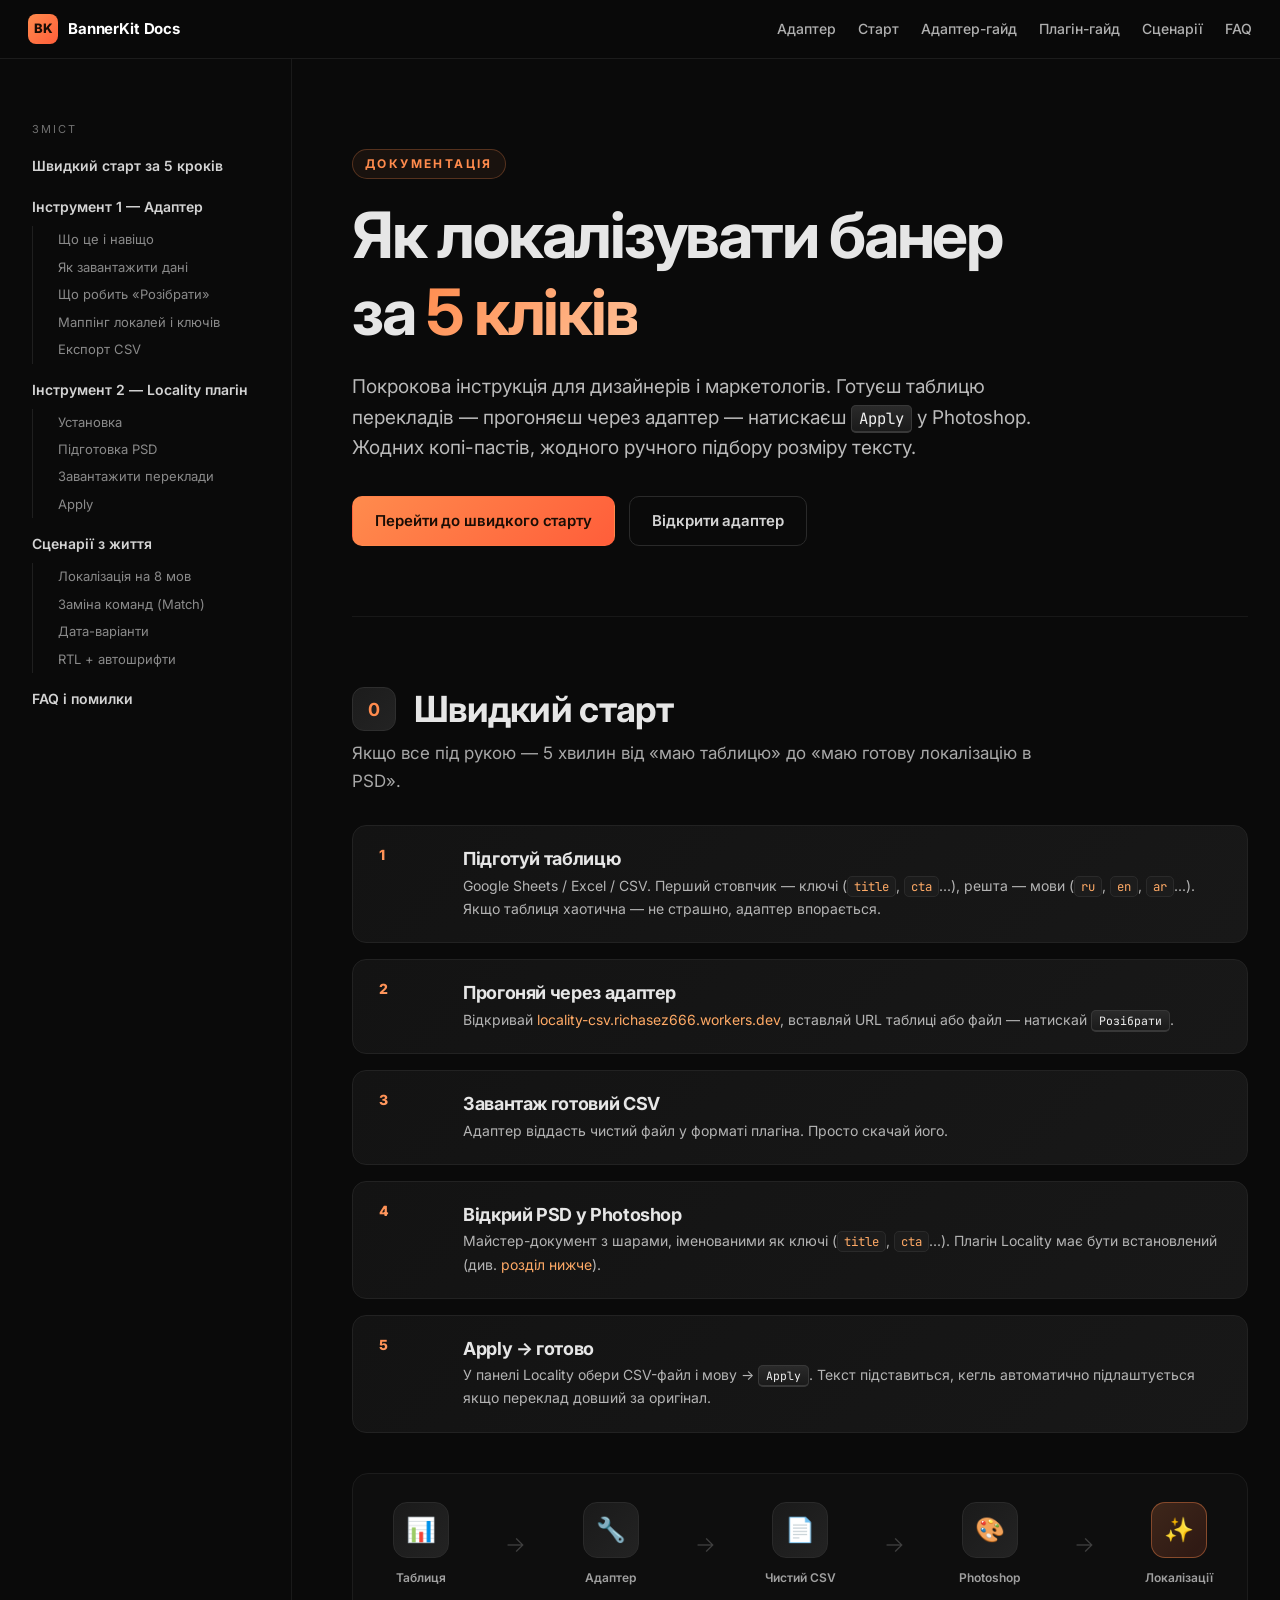
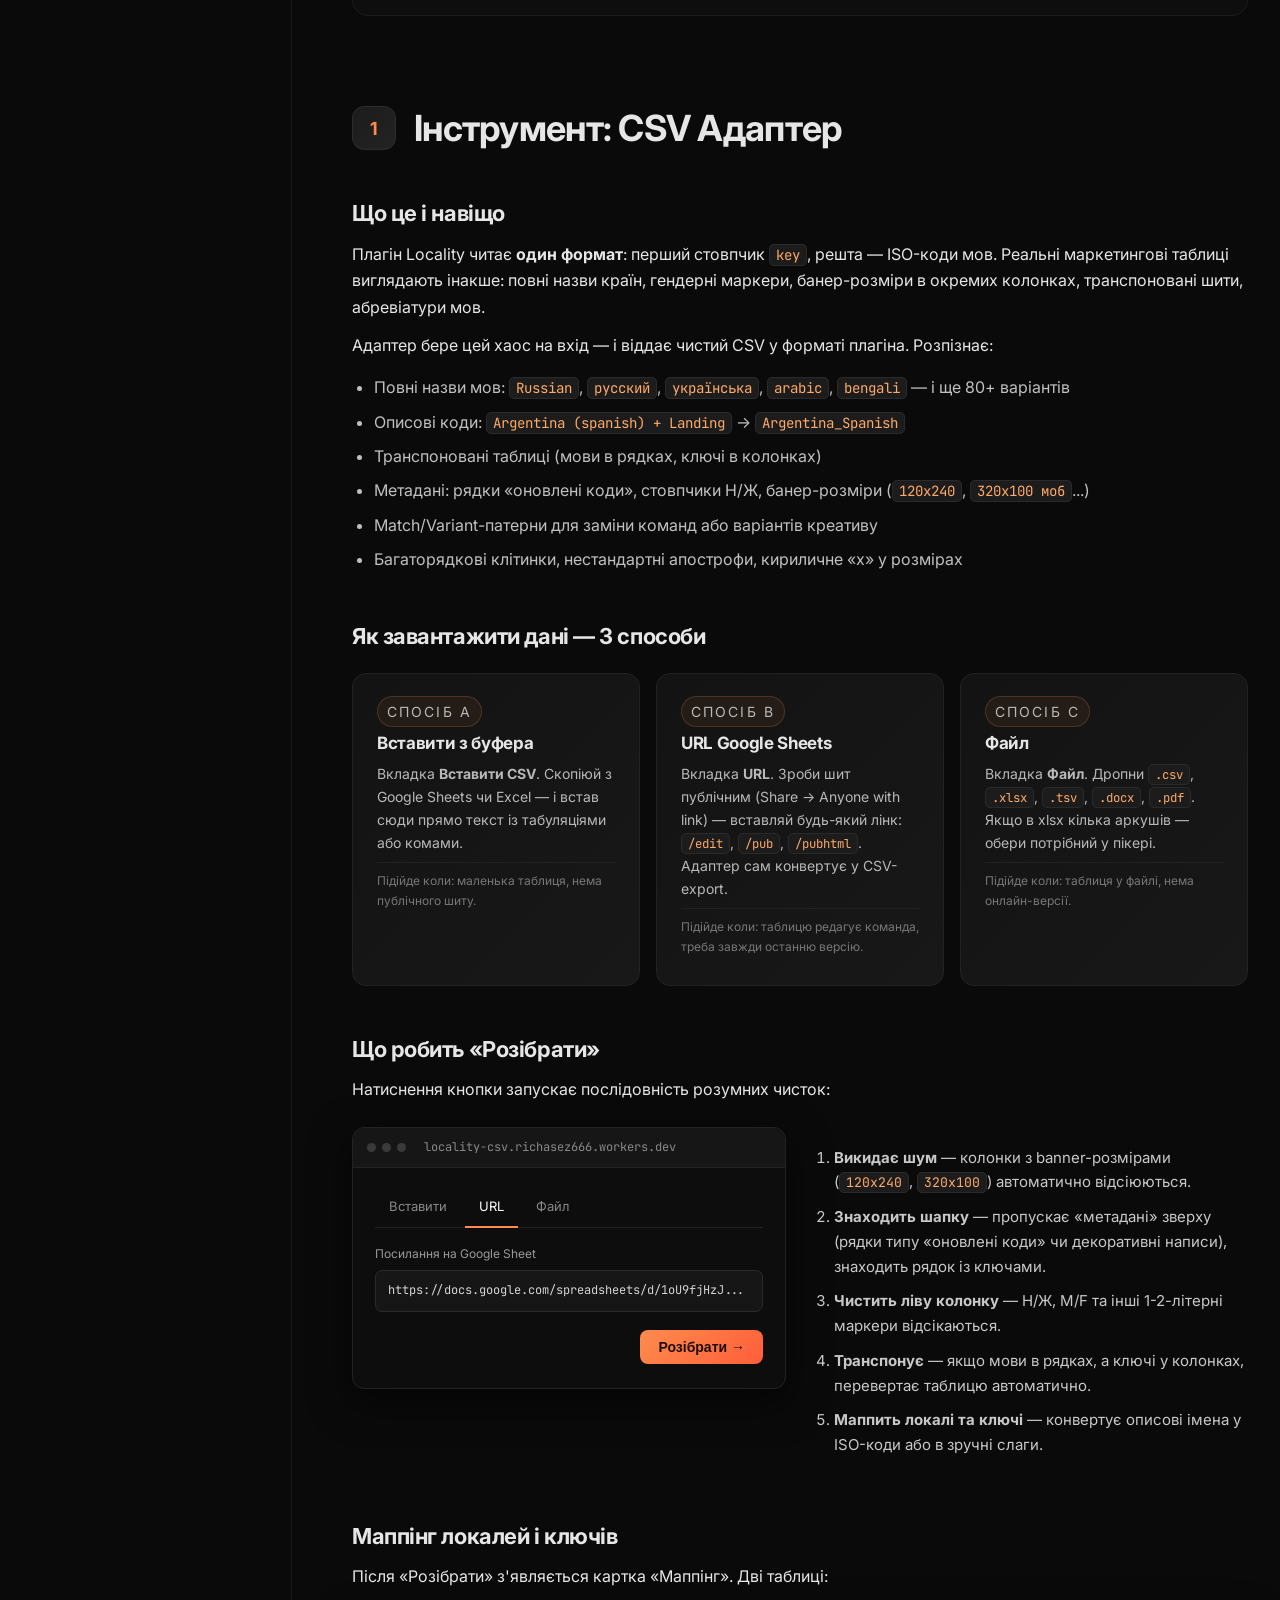
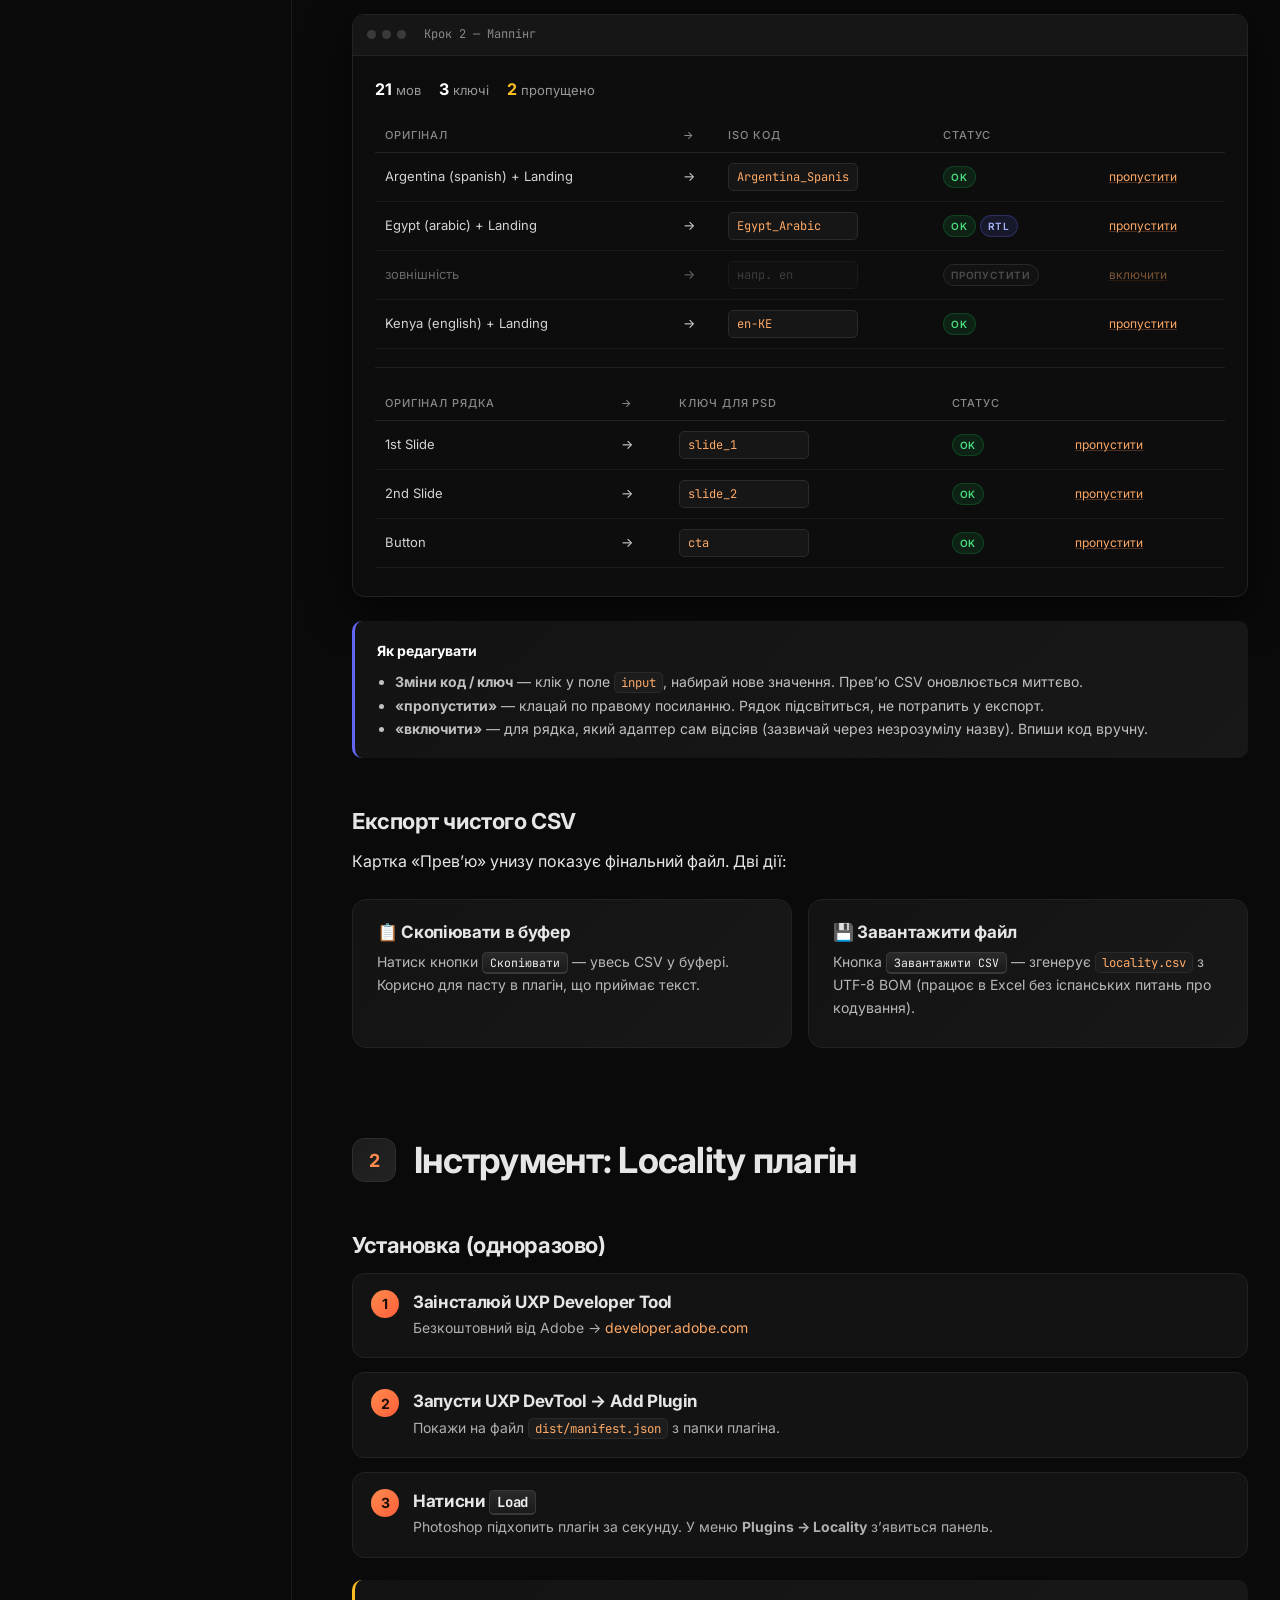
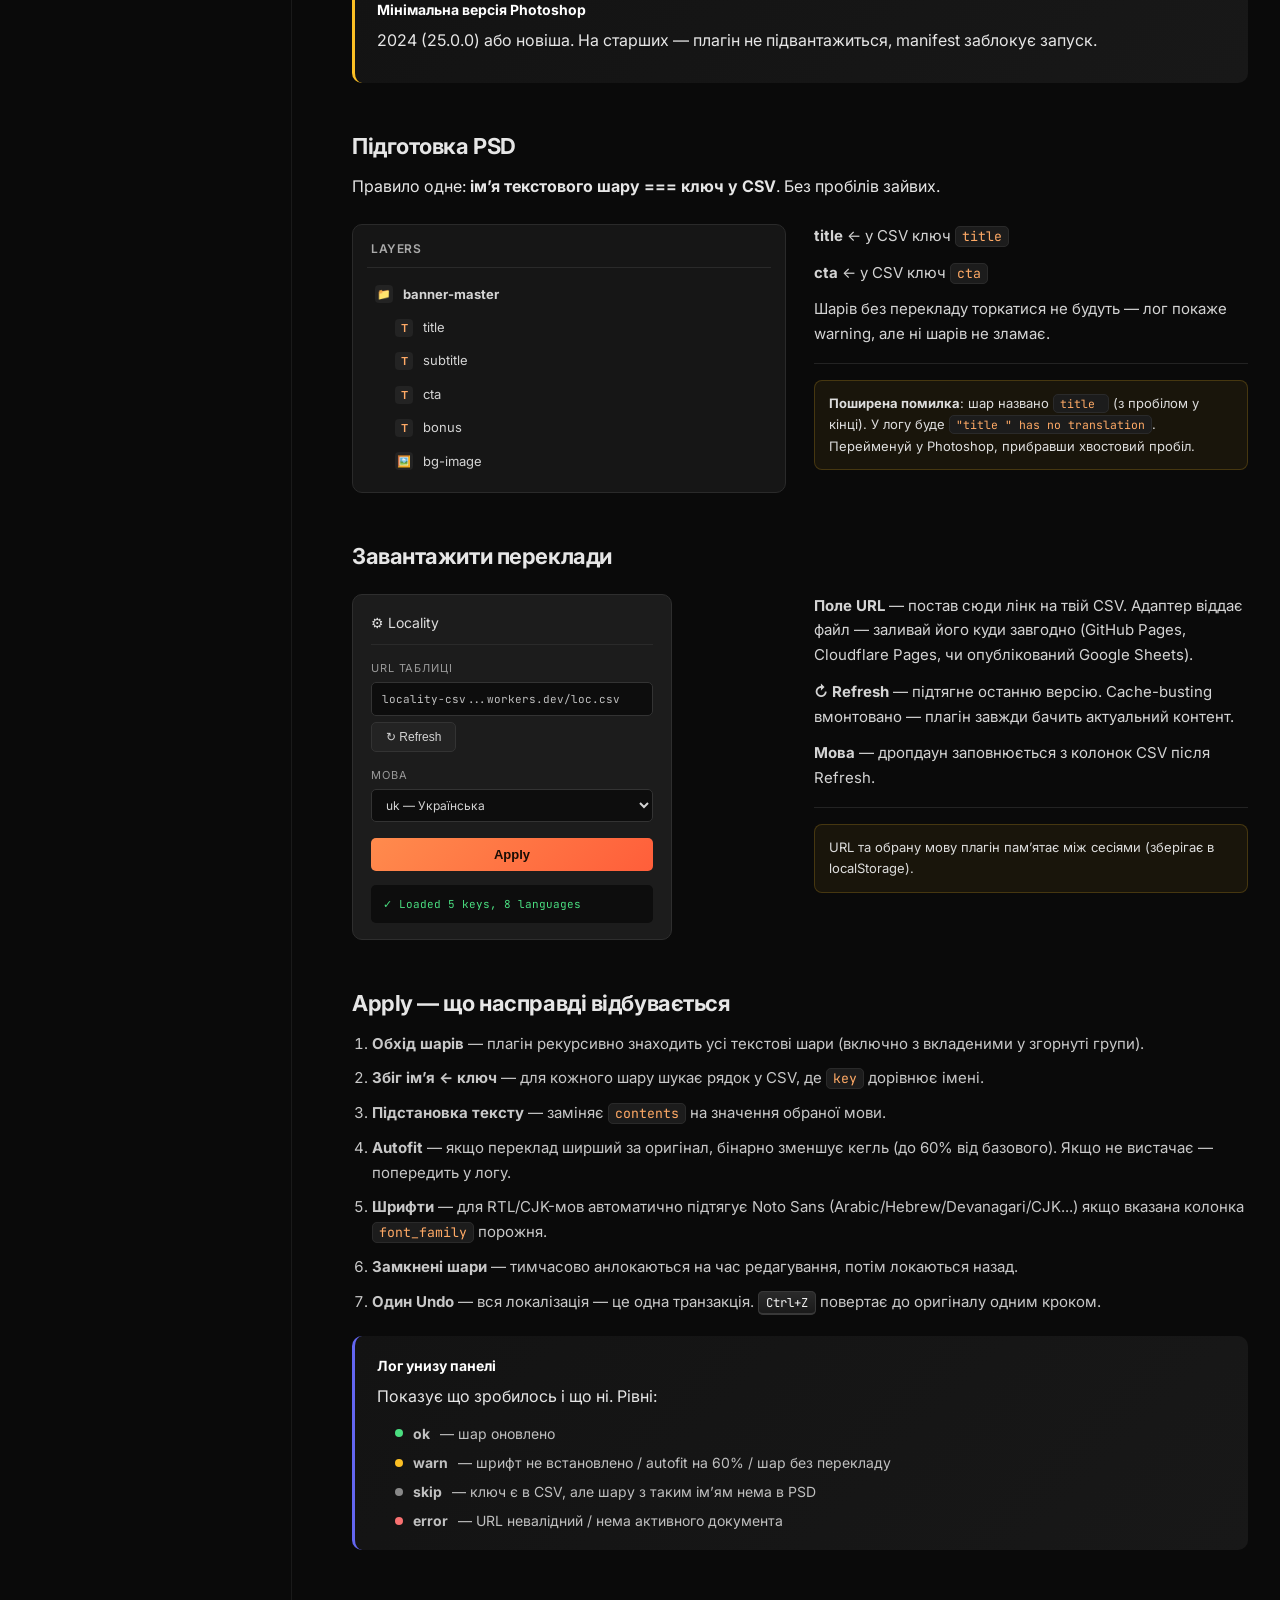
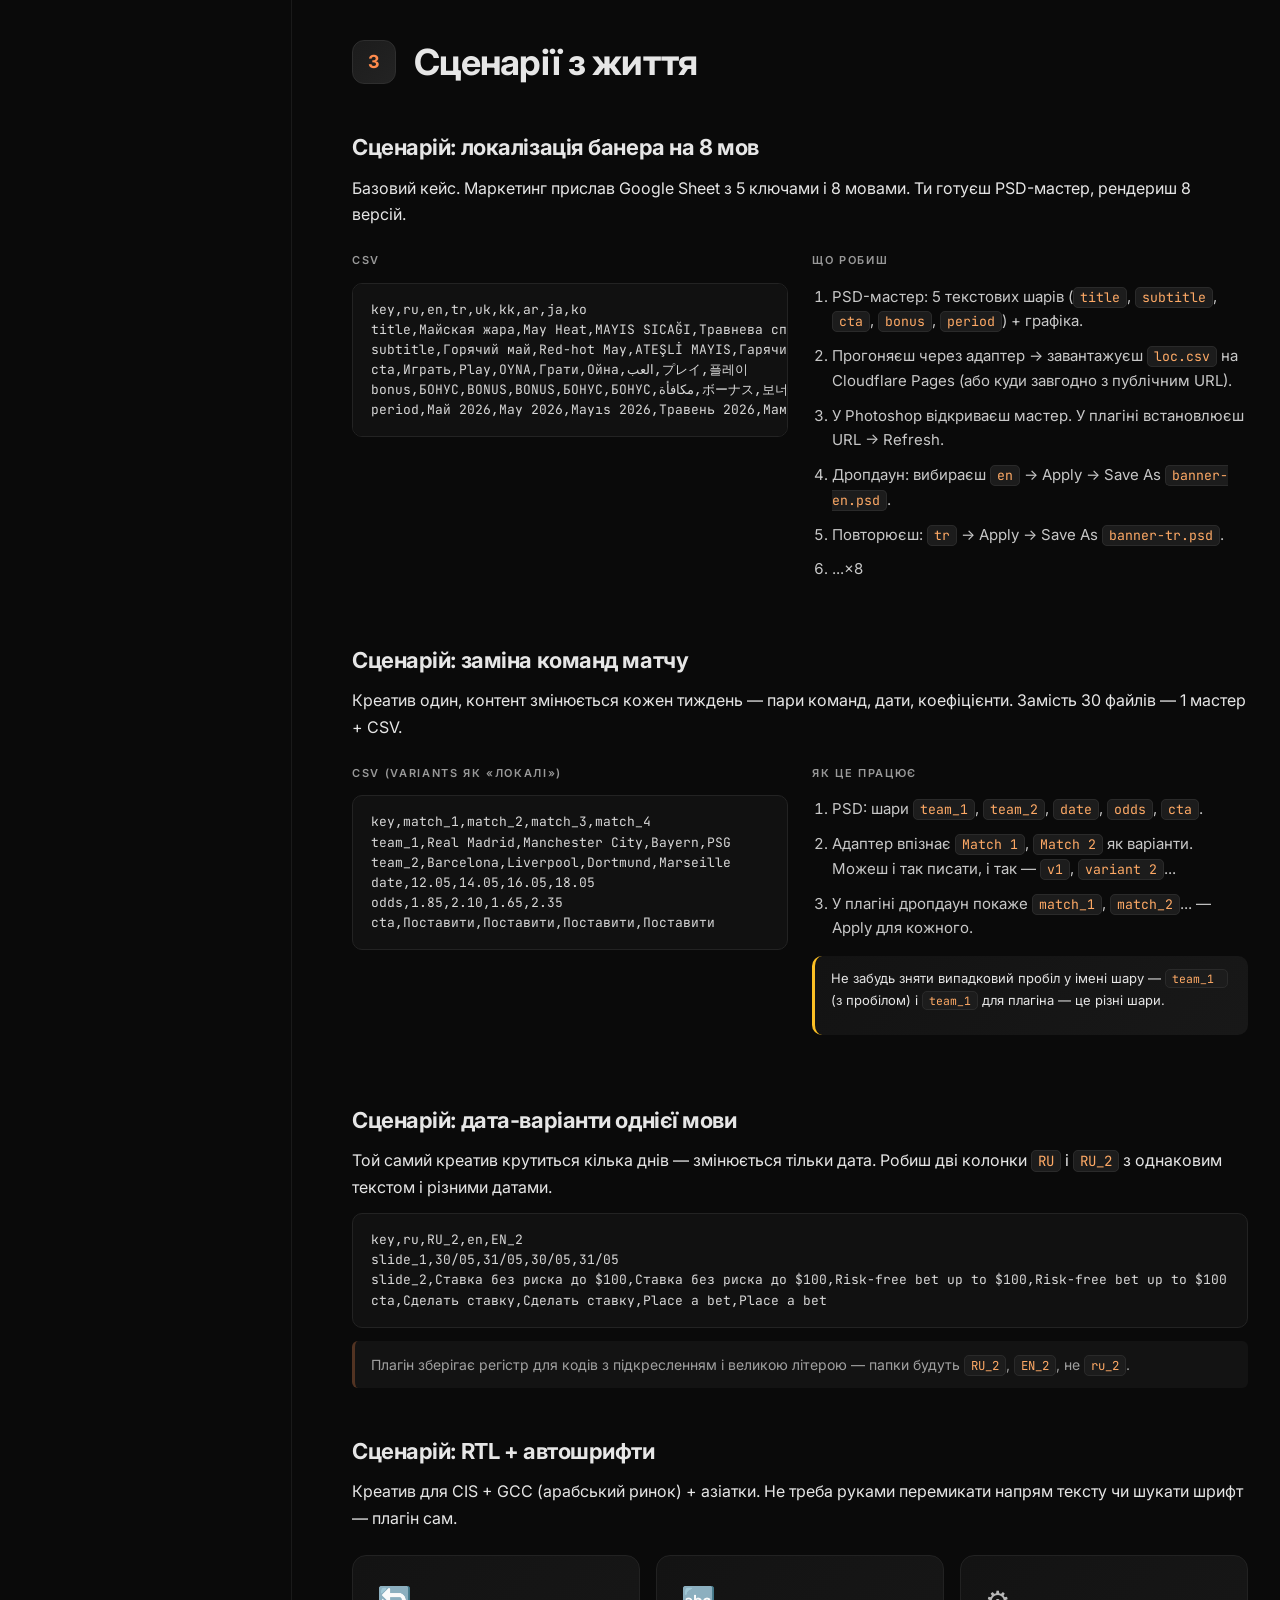
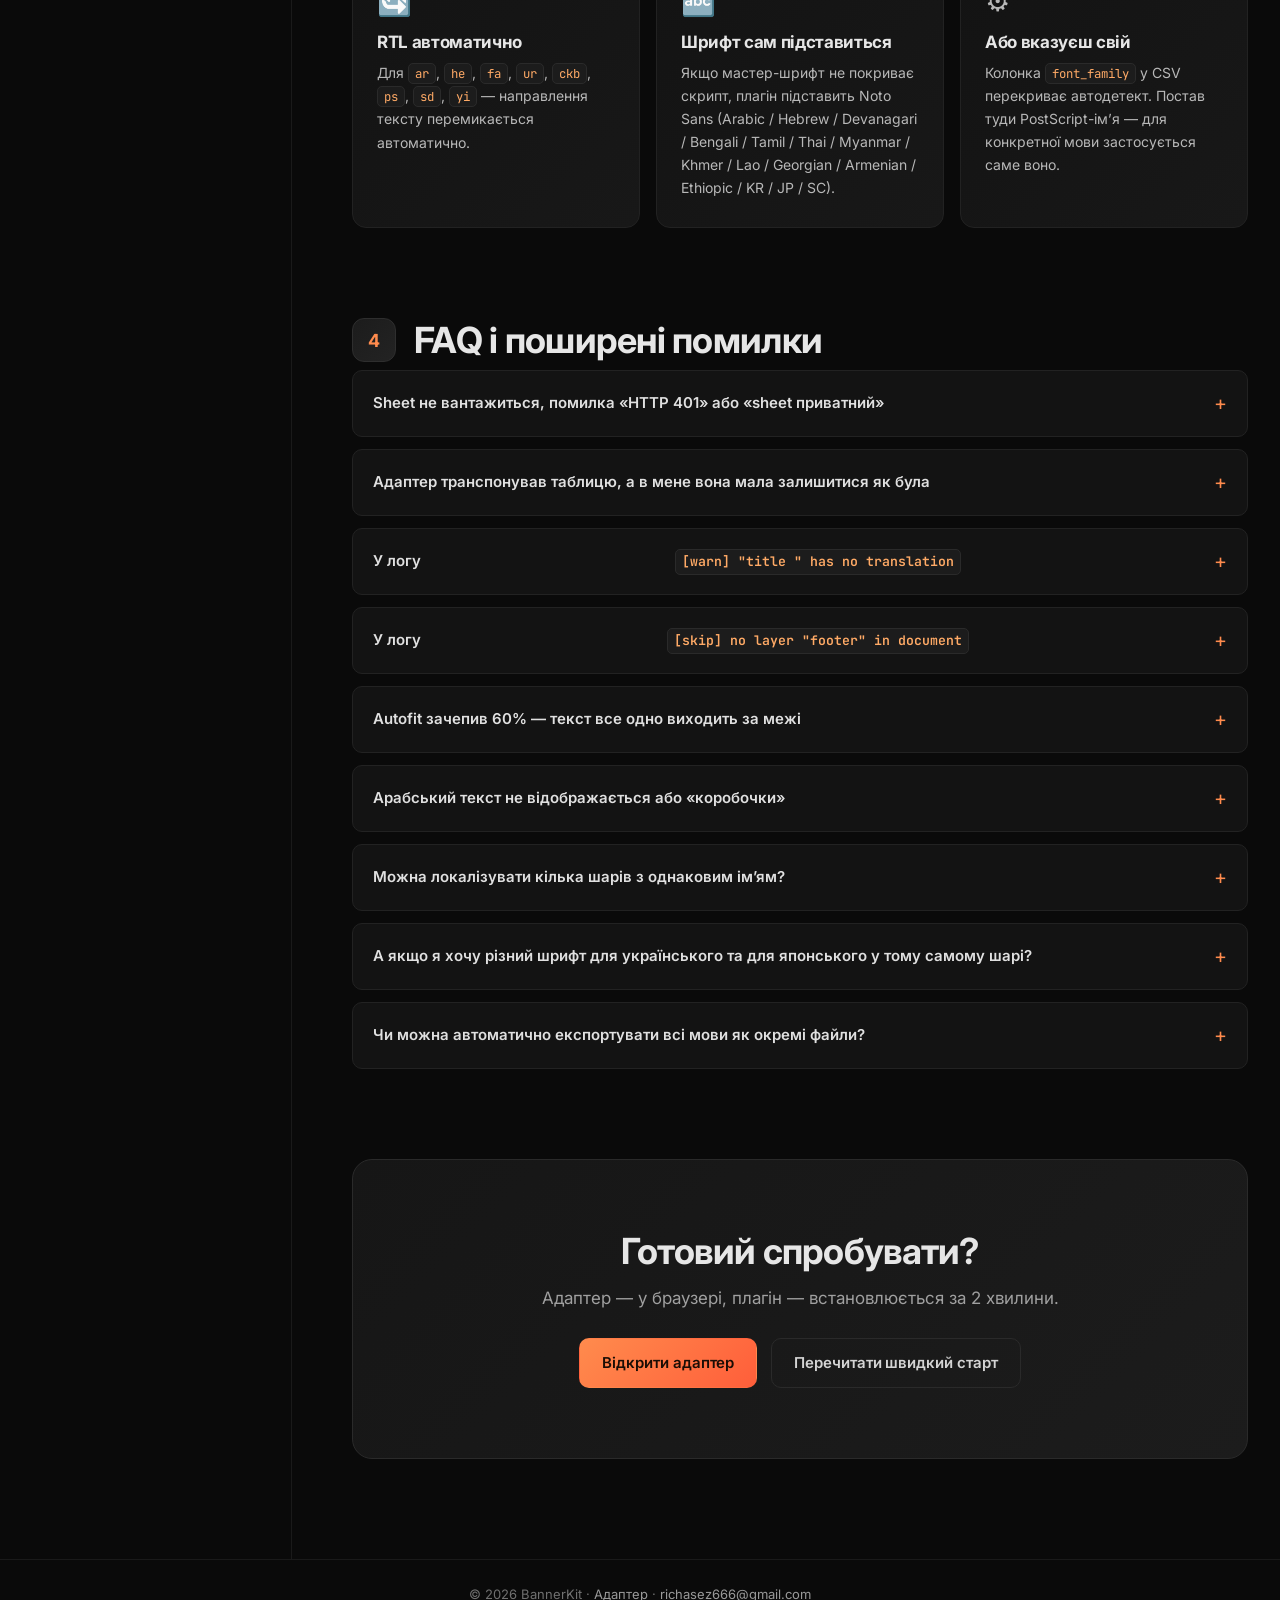
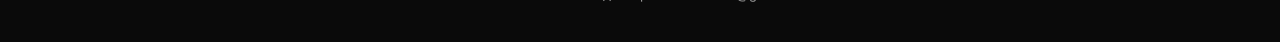
==== docs/index.html @ 354b812b "Add /docs full website-style tutorial for Locality + Адаптер A standalone documentation site served " ====
<!doctype html>
<html lang="uk">
<head>
<meta charset="utf-8" />
<meta name="viewport" content="width=device-width,initial-scale=1" />
<title>Як працювати з Locality + Адаптером — Документація</title>
<meta name="description" content="Покрокова інструкція для дизайнерів і маркетологів: підготувати таблицю перекладів, прогнати через адаптер, локалізувати банер у Photoshop за два кліки." />
<link rel="preconnect" href="https://fonts.googleapis.com" />
<link rel="preconnect" href="https://fonts.gstatic.com" crossorigin />
<link href="https://fonts.googleapis.com/css2?family=Inter:wght@400;500;600;700;800&family=JetBrains+Mono:wght@400;500&display=swap" rel="stylesheet" />
<link rel="stylesheet" href="style.css" />
</head>
<body>

<header class="site-header">
  <a class="brand" href="../">
    <span class="brand-mark">BK</span>
    <span class="brand-name">BannerKit Docs</span>
  </a>
  <nav class="site-nav">
    <a href="../">Адаптер</a>
    <a href="#quickstart">Старт</a>
    <a href="#adapter">Адаптер-гайд</a>
    <a href="#plugin">Плагін-гайд</a>
    <a href="#scenarios">Сценарії</a>
    <a href="#faq">FAQ</a>
  </nav>
</header>

<main class="layout">

<aside class="toc">
  <div class="toc-inner">
    <p class="toc-title">Зміст</p>
    <ol class="toc-list">
      <li><a href="#quickstart">Швидкий старт за 5 кроків</a></li>
      <li>
        <a href="#adapter">Інструмент 1 — Адаптер</a>
        <ol>
          <li><a href="#a-why">Що це і навіщо</a></li>
          <li><a href="#a-input">Як завантажити дані</a></li>
          <li><a href="#a-parse">Що робить «Розібрати»</a></li>
          <li><a href="#a-map">Маппінг локалей і ключів</a></li>
          <li><a href="#a-export">Експорт CSV</a></li>
        </ol>
      </li>
      <li>
        <a href="#plugin">Інструмент 2 — Locality плагін</a>
        <ol>
          <li><a href="#p-install">Установка</a></li>
          <li><a href="#p-psd">Підготовка PSD</a></li>
          <li><a href="#p-load">Завантажити переклади</a></li>
          <li><a href="#p-apply">Apply</a></li>
        </ol>
      </li>
      <li>
        <a href="#scenarios">Сценарії з життя</a>
        <ol>
          <li><a href="#s-basic">Локалізація на 8 мов</a></li>
          <li><a href="#s-match">Заміна команд (Match)</a></li>
          <li><a href="#s-dates">Дата-варіанти</a></li>
          <li><a href="#s-rtl">RTL + автошрифти</a></li>
        </ol>
      </li>
      <li><a href="#faq">FAQ і помилки</a></li>
    </ol>
  </div>
</aside>

<article class="content">

<section class="hero">
  <p class="eyebrow">Документація</p>
  <h1>Як локалізувати банер<br />за <em>5&nbsp;кліків</em></h1>
  <p class="lede">
    Покрокова інструкція для дизайнерів і маркетологів. Готуєш таблицю перекладів — прогоняєш через адаптер — натискаєш <kbd>Apply</kbd> у Photoshop. Жодних копі-пастів, жодного ручного підбору розміру тексту.
  </p>
  <div class="hero-cta">
    <a class="btn btn-primary" href="#quickstart">Перейти до швидкого старту</a>
    <a class="btn btn-ghost" href="../">Відкрити адаптер</a>
  </div>
</section>

<!-- ────────────────────────────────────────────────────── -->
<section id="quickstart" class="block">
  <h2><span class="block-num">0</span>Швидкий старт</h2>
  <p class="block-lede">Якщо все під рукою — 5 хвилин від «маю таблицю» до «маю готову локалізацію в PSD».</p>

  <ol class="qs-steps">
    <li>
      <p class="qs-num">1</p>
      <h3>Підготуй таблицю</h3>
      <p>Google Sheets / Excel / CSV. Перший стовпчик — ключі (<code>title</code>, <code>cta</code>...), решта — мови (<code>ru</code>, <code>en</code>, <code>ar</code>...). Якщо таблиця хаотична — не страшно, адаптер впорається.</p>
    </li>
    <li>
      <p class="qs-num">2</p>
      <h3>Прогоняй через адаптер</h3>
      <p>Відкривай <a href="../">locality-csv.richasez666.workers.dev</a>, вставляй URL таблиці або файл — натискай <kbd>Розібрати</kbd>.</p>
    </li>
    <li>
      <p class="qs-num">3</p>
      <h3>Завантаж готовий CSV</h3>
      <p>Адаптер віддасть чистий файл у форматі плагіна. Просто скачай його.</p>
    </li>
    <li>
      <p class="qs-num">4</p>
      <h3>Відкрий PSD у Photoshop</h3>
      <p>Майстер-документ з шарами, іменованими як ключі (<code>title</code>, <code>cta</code>...). Плагін Locality має бути встановлений (див. <a href="#p-install">розділ нижче</a>).</p>
    </li>
    <li>
      <p class="qs-num">5</p>
      <h3>Apply → готово</h3>
      <p>У панелі Locality обери CSV-файл і мову → <kbd>Apply</kbd>. Текст підставиться, кегль автоматично підлаштується якщо переклад довший за оригінал.</p>
    </li>
  </ol>

  <div class="qs-diagram">
    <div class="qs-stage">
      <div class="stage-icon">📊</div>
      <p>Таблиця</p>
    </div>
    <div class="qs-arrow">→</div>
    <div class="qs-stage">
      <div class="stage-icon">🔧</div>
      <p>Адаптер</p>
    </div>
    <div class="qs-arrow">→</div>
    <div class="qs-stage">
      <div class="stage-icon">📄</div>
      <p>Чистий CSV</p>
    </div>
    <div class="qs-arrow">→</div>
    <div class="qs-stage">
      <div class="stage-icon">🎨</div>
      <p>Photoshop</p>
    </div>
    <div class="qs-arrow">→</div>
    <div class="qs-stage stage-end">
      <div class="stage-icon">✨</div>
      <p>Локалізації</p>
    </div>
  </div>
</section>

<!-- ────────────────────────────────────────────────────── -->
<section id="adapter" class="block">
  <h2><span class="block-num">1</span>Інструмент: CSV Адаптер</h2>

  <div id="a-why" class="sub">
    <h3>Що це і навіщо</h3>
    <p>Плагін Locality читає <strong>один формат</strong>: перший стовпчик <code>key</code>, решта — ISO-коди мов. Реальні маркетингові таблиці виглядають інакше: повні назви країн, гендерні маркери, банер-розміри в окремих колонках, транспоновані шити, абревіатури мов.</p>
    <p>Адаптер бере цей хаос на вхід — і віддає чистий CSV у форматі плагіна. Розпізнає:</p>
    <ul class="feature-list">
      <li>Повні назви мов: <code>Russian</code>, <code>русский</code>, <code>українська</code>, <code>arabic</code>, <code>bengali</code> — і ще 80+ варіантів</li>
      <li>Описові коди: <code>Argentina (spanish) + Landing</code> → <code>Argentina_Spanish</code></li>
      <li>Транспоновані таблиці (мови в рядках, ключі в колонках)</li>
      <li>Метадані: рядки «оновлені коди», стовпчики Н/Ж, банер-розміри (<code>120x240</code>, <code>320х100 моб</code>...)</li>
      <li>Match/Variant-патерни для заміни команд або варіантів креативу</li>
      <li>Багаторядкові клітинки, нестандартні апострофи, кириличне «х» у розмірах</li>
    </ul>
  </div>

  <div id="a-input" class="sub">
    <h3>Як завантажити дані — 3 способи</h3>
    <div class="cards-3">
      <div class="card">
        <p class="card-tag">Спосіб A</p>
        <h4>Вставити з буфера</h4>
        <p>Вкладка <strong>Вставити CSV</strong>. Скопіюй з Google Sheets чи Excel — і встав сюди прямо текст із табуляціями або комами.</p>
        <p class="card-when">Підійде коли: маленька таблиця, нема публічного шиту.</p>
      </div>
      <div class="card">
        <p class="card-tag">Спосіб B</p>
        <h4>URL Google Sheets</h4>
        <p>Вкладка <strong>URL</strong>. Зроби шит публічним (Share → Anyone with link) — вставляй будь-який лінк: <code>/edit</code>, <code>/pub</code>, <code>/pubhtml</code>. Адаптер сам конвертує у CSV-export.</p>
        <p class="card-when">Підійде коли: таблицю редагує команда, треба завжди останню версію.</p>
      </div>
      <div class="card">
        <p class="card-tag">Спосіб C</p>
        <h4>Файл</h4>
        <p>Вкладка <strong>Файл</strong>. Дропни <code>.csv</code>, <code>.xlsx</code>, <code>.tsv</code>, <code>.docx</code>, <code>.pdf</code>. Якщо в xlsx кілька аркушів — обери потрібний у пікері.</p>
        <p class="card-when">Підійде коли: таблиця у файлі, нема онлайн-версії.</p>
      </div>
    </div>
  </div>

  <div id="a-parse" class="sub">
    <h3>Що робить «Розібрати»</h3>
    <p>Натиснення кнопки запускає послідовність розумних чисток:</p>

    <div class="mockup-row">
      <div class="mockup">
        <div class="mockup-bar">
          <span class="dot"></span><span class="dot"></span><span class="dot"></span>
          <p class="mockup-url">locality-csv.richasez666.workers.dev</p>
        </div>
        <div class="mockup-body">
          <div class="m-tabs">
            <span class="m-tab">Вставити</span>
            <span class="m-tab active">URL</span>
            <span class="m-tab">Файл</span>
          </div>
          <div class="m-field">
            <label>Посилання на Google Sheet</label>
            <div class="m-input">https://docs.google.com/spreadsheets/d/1oU9fjHzJ...</div>
          </div>
          <div class="m-actions">
            <button class="m-btn-primary highlight-pulse">Розібрати →</button>
          </div>
        </div>
      </div>

      <div class="mockup-explain">
        <ol class="explain-list">
          <li><strong>Викидає шум</strong> — колонки з banner-розмірами (<code>120x240</code>, <code>320х100</code>) автоматично відсіюються.</li>
          <li><strong>Знаходить шапку</strong> — пропускає «метадані» зверху (рядки типу «оновлені коди» чи декоративні написи), знаходить рядок із ключами.</li>
          <li><strong>Чистить ліву колонку</strong> — Н/Ж, M/F та інші 1-2-літерні маркери відсікаються.</li>
          <li><strong>Транспонує</strong> — якщо мови в рядках, а ключі у колонках, перевертає таблицю автоматично.</li>
          <li><strong>Маппить локалі та ключі</strong> — конвертує описові імена у ISO-коди або в зручні слаги.</li>
        </ol>
      </div>
    </div>
  </div>

  <div id="a-map" class="sub">
    <h3>Маппінг локалей і ключів</h3>
    <p>Після «Розібрати» з'являється картка «Маппінг». Дві таблиці:</p>

    <div class="mockup mockup-wide">
      <div class="mockup-bar">
        <span class="dot"></span><span class="dot"></span><span class="dot"></span>
        <p class="mockup-url">Крок 2 — Маппінг</p>
      </div>
      <div class="mockup-body">
        <div class="m-stats">
          <span><strong>21</strong> мов</span>
          <span><strong>3</strong> ключі</span>
          <span class="m-stat-warn"><strong>2</strong> пропущено</span>
        </div>

        <table class="m-table">
          <thead>
            <tr><th>Оригінал</th><th>→</th><th>ISO код</th><th>Статус</th><th></th></tr>
          </thead>
          <tbody>
            <tr><td>Argentina (spanish) + Landing</td><td>→</td><td><input value="Argentina_Spanish" /></td><td><span class="badge ok">ok</span></td><td><span class="link">пропустити</span></td></tr>
            <tr><td>Egypt (arabic) + Landing</td><td>→</td><td><input value="Egypt_Arabic" /></td><td><span class="badge ok">ok</span><span class="badge rtl">RTL</span></td><td><span class="link">пропустити</span></td></tr>
            <tr class="m-skipped"><td>зовнішність</td><td>→</td><td><input value="" placeholder="напр. en" /></td><td><span class="badge skip">пропустити</span></td><td><span class="link">включити</span></td></tr>
            <tr><td>Kenya (english) + Landing</td><td>→</td><td><input value="en-KE" /></td><td><span class="badge ok">ok</span></td><td><span class="link">пропустити</span></td></tr>
          </tbody>
        </table>

        <p class="m-divider"></p>

        <table class="m-table">
          <thead>
            <tr><th>Оригінал рядка</th><th>→</th><th>Ключ для PSD</th><th>Статус</th><th></th></tr>
          </thead>
          <tbody>
            <tr><td>1st Slide</td><td>→</td><td><input value="slide_1" /></td><td><span class="badge ok">ok</span></td><td><span class="link">пропустити</span></td></tr>
            <tr><td>2nd Slide</td><td>→</td><td><input value="slide_2" /></td><td><span class="badge ok">ok</span></td><td><span class="link">пропустити</span></td></tr>
            <tr><td>Button</td><td>→</td><td><input value="cta" /></td><td><span class="badge ok">ok</span></td><td><span class="link">пропустити</span></td></tr>
          </tbody>
        </table>
      </div>
    </div>

    <div class="callout callout-info">
      <p class="callout-title">Як редагувати</p>
      <ul>
        <li><strong>Зміни код / ключ</strong> — клік у поле <code>input</code>, набирай нове значення. Превʼю CSV оновлюється миттєво.</li>
        <li><strong>«пропустити»</strong> — клацай по правому посиланню. Рядок підсвітиться, не потрапить у експорт.</li>
        <li><strong>«включити»</strong> — для рядка, який адаптер сам відсіяв (зазвичай через незрозумілу назву). Впиши код вручну.</li>
      </ul>
    </div>
  </div>

  <div id="a-export" class="sub">
    <h3>Експорт чистого CSV</h3>
    <p>Картка «Превʼю» унизу показує фінальний файл. Дві дії:</p>
    <div class="cards-2">
      <div class="card">
        <h4>📋 Скопіювати в буфер</h4>
        <p>Натиск кнопки <kbd>Скопіювати</kbd> — увесь CSV у буфері. Корисно для пасту в плагін, що приймає текст.</p>
      </div>
      <div class="card">
        <h4>💾 Завантажити файл</h4>
        <p>Кнопка <kbd>Завантажити CSV</kbd> — згенерує <code>locality.csv</code> з UTF-8 BOM (працює в Excel без іспанських питань про кодування).</p>
      </div>
    </div>
  </div>

</section>

<!-- ────────────────────────────────────────────────────── -->
<section id="plugin" class="block">
  <h2><span class="block-num">2</span>Інструмент: Locality плагін</h2>

  <div id="p-install" class="sub">
    <h3>Установка (одноразово)</h3>
    <ol class="steps-list">
      <li>
        <h4>Заінсталюй UXP Developer Tool</h4>
        <p>Безкоштовний від Adobe → <a href="https://developer.adobe.com/photoshop/uxp/2022/devtool/" target="_blank" rel="noopener">developer.adobe.com</a></p>
      </li>
      <li>
        <h4>Запусти UXP DevTool → Add Plugin</h4>
        <p>Покажи на файл <code>dist/manifest.json</code> з папки плагіна.</p>
      </li>
      <li>
        <h4>Натисни <kbd>Load</kbd></h4>
        <p>Photoshop підхопить плагін за секунду. У меню <strong>Plugins → Locality</strong> зʼявиться панель.</p>
      </li>
    </ol>

    <div class="callout callout-warn">
      <p class="callout-title">Мінімальна версія Photoshop</p>
      <p>2024 (25.0.0) або новіша. На старших — плагін не підвантажиться, manifest заблокує запуск.</p>
    </div>
  </div>

  <div id="p-psd" class="sub">
    <h3>Підготовка PSD</h3>
    <p>Правило одне: <strong>імʼя текстового шару === ключ у CSV</strong>. Без пробілів зайвих.</p>

    <div class="mockup-row">
      <div class="psd-mockup">
        <p class="psd-title">Layers</p>
        <ul class="psd-layers">
          <li><span class="psd-icon">📁</span><strong>banner-master</strong></li>
          <li class="psd-nested"><span class="psd-icon">T</span>title</li>
          <li class="psd-nested"><span class="psd-icon">T</span>subtitle</li>
          <li class="psd-nested"><span class="psd-icon">T</span>cta</li>
          <li class="psd-nested"><span class="psd-icon">T</span>bonus</li>
          <li class="psd-nested"><span class="psd-icon">🖼️</span>bg-image</li>
        </ul>
      </div>

      <div class="psd-explain">
        <p><strong>title</strong> ← у CSV ключ <code>title</code></p>
        <p><strong>cta</strong> ← у CSV ключ <code>cta</code></p>
        <p>Шарів без перекладу торкатися не будуть — лог покаже warning, але ні шарів не зламає.</p>
        <hr />
        <p class="psd-tip"><strong>Поширена помилка</strong>: шар названо <code>title&nbsp;</code> (з пробілом у кінці). У логу буде <code>"title " has no translation</code>. Перейменуй у Photoshop, прибравши хвостовий пробіл.</p>
      </div>
    </div>
  </div>

  <div id="p-load" class="sub">
    <h3>Завантажити переклади</h3>

    <div class="mockup-row">
      <div class="ps-mockup">
        <p class="ps-title">⚙ Locality</p>
        <div class="ps-section">
          <p class="ps-label">URL таблиці</p>
          <div class="ps-input">locality-csv...workers.dev/loc.csv</div>
          <button class="ps-btn ps-btn-secondary highlight-pulse">↻ Refresh</button>
        </div>
        <div class="ps-section">
          <p class="ps-label">Мова</p>
          <select class="ps-select">
            <option>uk — Українська</option>
            <option>en — English</option>
            <option>ar — Арабська (RTL)</option>
            <option>ko — Корейська</option>
          </select>
        </div>
        <div class="ps-actions">
          <button class="ps-btn ps-btn-primary">Apply</button>
        </div>
        <div class="ps-log">
          <p class="ps-log-line ok">✓ Loaded 5 keys, 8 languages</p>
        </div>
      </div>

      <div class="psd-explain">
        <p><strong>Поле URL</strong> — постав сюди лінк на твій CSV. Адаптер віддає файл — заливай його куди завгодно (GitHub Pages, Cloudflare Pages, чи опублікований Google Sheets).</p>
        <p><strong>↻ Refresh</strong> — підтягне останню версію. Cache-busting вмонтовано — плагін завжди бачить актуальний контент.</p>
        <p><strong>Мова</strong> — дропдаун заповнюється з колонок CSV після Refresh.</p>
        <hr />
        <p class="psd-tip">URL та обрану мову плагін памʼятає між сесіями (зберігає в localStorage).</p>
      </div>
    </div>
  </div>

  <div id="p-apply" class="sub">
    <h3>Apply — що насправді відбувається</h3>
    <ol class="explain-list">
      <li><strong>Обхід шарів</strong> — плагін рекурсивно знаходить усі текстові шари (включно з вкладеними у згорнуті групи).</li>
      <li><strong>Збіг імʼя ← ключ</strong> — для кожного шару шукає рядок у CSV, де <code>key</code> дорівнює імені.</li>
      <li><strong>Підстановка тексту</strong> — заміняє <code>contents</code> на значення обраної мови.</li>
      <li><strong>Autofit</strong> — якщо переклад ширший за оригінал, бінарно зменшує кегль (до 60% від базового). Якщо не вистачає — попередить у логу.</li>
      <li><strong>Шрифти</strong> — для RTL/CJK-мов автоматично підтягує Noto Sans (Arabic/Hebrew/Devanagari/CJK...) якщо вказана колонка <code>font_family</code> порожня.</li>
      <li><strong>Замкнені шари</strong> — тимчасово анлокаються на час редагування, потім локаються назад.</li>
      <li><strong>Один Undo</strong> — вся локалізація — це одна транзакція. <kbd>Ctrl+Z</kbd> повертає до оригіналу одним кроком.</li>
    </ol>

    <div class="callout callout-info">
      <p class="callout-title">Лог унизу панелі</p>
      <p>Показує що зробилось і що ні. Рівні:</p>
      <ul class="log-legend">
        <li><span class="dot dot-ok"></span><strong>ok</strong> — шар оновлено</li>
        <li><span class="dot dot-warn"></span><strong>warn</strong> — шрифт не встановлено / autofit на 60% / шар без перекладу</li>
        <li><span class="dot dot-skip"></span><strong>skip</strong> — ключ є в CSV, але шару з таким імʼям нема в PSD</li>
        <li><span class="dot dot-err"></span><strong>error</strong> — URL невалідний / нема активного документа</li>
      </ul>
    </div>
  </div>

</section>

<!-- ────────────────────────────────────────────────────── -->
<section id="scenarios" class="block">
  <h2><span class="block-num">3</span>Сценарії з життя</h2>

  <div id="s-basic" class="sub">
    <h3>Сценарій: локалізація банера на 8 мов</h3>
    <p>Базовий кейс. Маркетинг прислав Google Sheet з 5 ключами і 8 мовами. Ти готуєш PSD-мастер, рендериш 8 версій.</p>

    <div class="scenario-grid">
      <div class="scenario-csv">
        <p class="scenario-label">CSV</p>
        <pre><code>key,ru,en,tr,uk,kk,ar,ja,ko
title,Майская жара,May Heat,MAYIS SICAĞI,Травнева спека,Мамыр ыстығы,حرارة مايو,メイヒート,5월 더위
subtitle,Горячий май,Red-hot May,ATEŞLİ MAYIS,Гарячий травень,Ыстық мамыр,مايو الحار,激アツの5月,뜨거운 5월
cta,Играть,Play,OYNA,Грати,Ойна,العب,プレイ,플레이
bonus,БОНУС,BONUS,BONUS,БОНУС,БОНУС,مكافأة,ボーナス,보너스
period,Май 2026,May 2026,Mayıs 2026,Травень 2026,Мамыр 2026,مايو 2026,2026年5月,2026년 5월</code></pre>
      </div>

      <div class="scenario-flow">
        <p class="scenario-label">Що робиш</p>
        <ol class="explain-list">
          <li>PSD-мастер: 5 текстових шарів (<code>title</code>, <code>subtitle</code>, <code>cta</code>, <code>bonus</code>, <code>period</code>) + графіка.</li>
          <li>Прогоняєш через адаптер → завантажуєш <code>loc.csv</code> на Cloudflare Pages (або куди завгодно з публічним URL).</li>
          <li>У Photoshop відкриваєш мастер. У плагіні встановлюєш URL → Refresh.</li>
          <li>Дропдаун: вибираєш <code>en</code> → Apply → Save As <code>banner-en.psd</code>.</li>
          <li>Повторюєш: <code>tr</code> → Apply → Save As <code>banner-tr.psd</code>.</li>
          <li>...×8</li>
        </ol>
      </div>
    </div>
  </div>

  <div id="s-match" class="sub">
    <h3>Сценарій: заміна команд матчу</h3>
    <p>Креатив один, контент змінюється кожен тиждень — пари команд, дати, коефіцієнти. Замість 30 файлів — 1 мастер + CSV.</p>

    <div class="scenario-grid">
      <div class="scenario-csv">
        <p class="scenario-label">CSV (variants як «локалі»)</p>
        <pre><code>key,match_1,match_2,match_3,match_4
team_1,Real Madrid,Manchester City,Bayern,PSG
team_2,Barcelona,Liverpool,Dortmund,Marseille
date,12.05,14.05,16.05,18.05
odds,1.85,2.10,1.65,2.35
cta,Поставити,Поставити,Поставити,Поставити</code></pre>
      </div>

      <div class="scenario-flow">
        <p class="scenario-label">Як це працює</p>
        <ol class="explain-list">
          <li>PSD: шари <code>team_1</code>, <code>team_2</code>, <code>date</code>, <code>odds</code>, <code>cta</code>.</li>
          <li>Адаптер впізнає <code>Match 1</code>, <code>Match 2</code> як варіанти. Можеш і так писати, і так — <code>v1</code>, <code>variant 2</code>...</li>
          <li>У плагіні дропдаун покаже <code>match_1</code>, <code>match_2</code>... — Apply для кожного.</li>
        </ol>
        <div class="callout callout-warn callout-mini">
          <p>Не забудь зняти випадковий пробіл у імені шару — <code>team_1&nbsp;</code> (з пробілом) і <code>team_1</code> для плагіна — це різні шари.</p>
        </div>
      </div>
    </div>
  </div>

  <div id="s-dates" class="sub">
    <h3>Сценарій: дата-варіанти однієї мови</h3>
    <p>Той самий креатив крутиться кілька днів — змінюється тільки дата. Робиш дві колонки <code>RU</code> і <code>RU_2</code> з однаковим текстом і різними датами.</p>

    <div class="scenario-csv">
      <pre><code>key,ru,RU_2,en,EN_2
slide_1,30/05,31/05,30/05,31/05
slide_2,Ставка без риска до $100,Ставка без риска до $100,Risk-free bet up to $100,Risk-free bet up to $100
cta,Сделать ставку,Сделать ставку,Place a bet,Place a bet</code></pre>
    </div>
    <p class="scenario-tip">Плагін зберігає регістр для кодів з підкресленням і великою літерою — папки будуть <code>RU_2</code>, <code>EN_2</code>, не <code>ru_2</code>.</p>
  </div>

  <div id="s-rtl" class="sub">
    <h3>Сценарій: RTL + автошрифти</h3>
    <p>Креатив для CIS + GCC (арабський ринок) + азіатки. Не треба руками перемикати напрям тексту чи шукати шрифт — плагін сам.</p>

    <div class="cards-3">
      <div class="card card-feature">
        <p class="feature-emoji">🔄</p>
        <h4>RTL автоматично</h4>
        <p>Для <code>ar</code>, <code>he</code>, <code>fa</code>, <code>ur</code>, <code>ckb</code>, <code>ps</code>, <code>sd</code>, <code>yi</code> — направлення тексту перемикається автоматично.</p>
      </div>
      <div class="card card-feature">
        <p class="feature-emoji">🔤</p>
        <h4>Шрифт сам підставиться</h4>
        <p>Якщо мастер-шрифт не покриває скрипт, плагін підставить Noto Sans (Arabic / Hebrew / Devanagari / Bengali / Tamil / Thai / Myanmar / Khmer / Lao / Georgian / Armenian / Ethiopic / KR / JP / SC).</p>
      </div>
      <div class="card card-feature">
        <p class="feature-emoji">⚙</p>
        <h4>Або вказуєш свій</h4>
        <p>Колонка <code>font_family</code> у CSV перекриває автодетект. Постав туди PostScript-імʼя — для конкретної мови застосується саме воно.</p>
      </div>
    </div>
  </div>

</section>

<!-- ────────────────────────────────────────────────────── -->
<section id="faq" class="block">
  <h2><span class="block-num">4</span>FAQ і поширені помилки</h2>

  <details class="faq">
    <summary>Sheet не вантажиться, помилка «HTTP 401» або «sheet приватний»</summary>
    <p>Зроби таблицю публічною: Share → «Anyone with the link» (Viewer). Якщо потрібен жорсткий контроль доступу — File → Share → Publish to web → CSV. Опублікований URL прийме адаптер.</p>
  </details>

  <details class="faq">
    <summary>Адаптер транспонував таблицю, а в мене вона мала залишитися як була</summary>
    <p>Це героїстика — спрацьовує коли в col 0 знайдено ≥50% мов, а в row 0 ≥50% ключів. Якщо хочеш вимкнути — налаштуй таблицю так, щоб у col 0 точно стояли ключі (<code>title</code>, <code>cta</code>, <code>step_1</code>...). Або правни вручну в маппінг-таблиці після парсингу.</p>
  </details>

  <details class="faq">
    <summary>У логу <code>[warn] "title " has no translation</code></summary>
    <p>Хвостовий пробіл у імені шару. Photoshop часто додає його при копіюванні. Перейменуй шар: дабл-клік на імʼя, прибери пробіл, Enter.</p>
  </details>

  <details class="faq">
    <summary>У логу <code>[skip] no layer "footer" in document</code></summary>
    <p>Ключ є в CSV, але шара з таким імʼям нема в PSD. Або додай шар, або видали ключ з таблиці. Це warning — інші шари оновляться нормально.</p>
  </details>

  <details class="faq">
    <summary>Autofit зачепив 60% — текст все одно виходить за межі</summary>
    <p>Плагін захищає тебе від нечитабельного дрібного шрифту. Варіанти: вкоротити переклад; збільшити текстову рамку у мастері; вручну зменшити кегль після Apply.</p>
  </details>

  <details class="faq">
    <summary>Арабський текст не відображається або «коробочки»</summary>
    <p>Photoshop не знайшов шрифт із підтримкою Arabic. Поставив Noto Sans Arabic (безкоштовний, <a href="https://fonts.google.com/noto/specimen/Noto+Sans+Arabic" target="_blank" rel="noopener">fonts.google.com</a>). Плагін підхопить автоматично — або вкажи його у CSV колонці <code>font_family</code>.</p>
  </details>

  <details class="faq">
    <summary>Можна локалізувати кілька шарів з однаковим імʼям?</summary>
    <p>Так — плагін зайде у ВСІ шари, чиє імʼя збігається з ключем. Корисно якщо в макеті дублі (наприклад, мобільний + десктоп варіант на одному канвасі).</p>
  </details>

  <details class="faq">
    <summary>А якщо я хочу різний шрифт для українського та для японського у тому самому шарі?</summary>
    <p>Колонка <code>font_family</code> у CSV — постав туди різні PostScript-імена для різних мов. Плагін застосує саме той шрифт при <code>Apply</code>. У всі інші мови — мастер-шрифт лишиться.</p>
  </details>

  <details class="faq">
    <summary>Чи можна автоматично експортувати всі мови як окремі файли?</summary>
    <p>Roadmap, ще не реалізовано. Зараз: Apply → Save As → повторити. У наступних версіях буде кнопка «Export all languages» — згенерує по PSD/PNG для кожної мови за одну транзакцію.</p>
  </details>

</section>

<section class="cta-final">
  <h2>Готовий спробувати?</h2>
  <p>Адаптер — у браузері, плагін — встановлюється за 2 хвилини.</p>
  <div class="hero-cta">
    <a class="btn btn-primary" href="../">Відкрити адаптер</a>
    <a class="btn btn-ghost" href="#quickstart">Перечитати швидкий старт</a>
  </div>
</section>

</article>
</main>

<footer class="site-footer">
  <p>© 2026 BannerKit · <a href="../">Адаптер</a> · <a href="mailto:richasez666@gmail.com">richasez666@gmail.com</a></p>
</footer>

<script>
// Smooth scroll for TOC links + active section highlight
document.querySelectorAll('.toc a').forEach(a => {
  a.addEventListener('click', e => {
    const id = a.getAttribute('href');
    if (id && id.startsWith('#')) {
      e.preventDefault();
      document.querySelector(id)?.scrollIntoView({behavior:'smooth', block:'start'});
      history.pushState(null, '', id);
    }
  });
});

// Highlight TOC entry for current viewport section
const headings = document.querySelectorAll('section[id], div.sub[id]');
const tocLinks = new Map();
document.querySelectorAll('.toc a').forEach(a => {
  const href = a.getAttribute('href');
  if (href && href.startsWith('#')) tocLinks.set(href.slice(1), a);
});
const observer = new IntersectionObserver((entries) => {
  entries.forEach(e => {
    const link = tocLinks.get(e.target.id);
    if (!link) return;
    if (e.isIntersecting) link.classList.add('active');
    else link.classList.remove('active');
  });
}, { rootMargin: '-30% 0px -55% 0px' });
headings.forEach(h => observer.observe(h));
</script>

</body>
</html>
---- docs/style.css ----
/* === Base / reset =========================================== */
*,
*::before,
*::after { box-sizing: border-box; }
html { scroll-behavior: smooth; scroll-padding-top: 80px; }
body {
  margin: 0;
  font-family: "Inter", system-ui, -apple-system, "Segoe UI", Roboto, sans-serif;
  background: #0a0a0a;
  color: #e6e6e6;
  font-size: 16px;
  line-height: 1.65;
  -webkit-font-smoothing: antialiased;
}
code,
kbd,
pre {
  font-family: "JetBrains Mono", ui-monospace, "SF Mono", Menlo, monospace;
}
code {
  background: #1c1c1c;
  border: 1px solid #2a2a2a;
  padding: 1px 6px;
  border-radius: 5px;
  font-size: 0.88em;
  color: #ffaa66;
}
kbd {
  background: linear-gradient(180deg, #2a2a2a, #1a1a1a);
  border: 1px solid #383838;
  border-bottom-width: 2px;
  padding: 2px 7px;
  border-radius: 5px;
  font-size: 0.82em;
  color: #f0f0f0;
}
pre {
  background: #111;
  border: 1px solid #232323;
  border-radius: 10px;
  padding: 16px 18px;
  overflow-x: auto;
  font-size: 13px;
  line-height: 1.55;
  color: #d8d8d8;
}
pre code {
  background: transparent;
  border: 0;
  padding: 0;
  color: inherit;
  font-size: inherit;
}
a {
  color: #ffaa66;
  text-decoration: none;
  transition: color 0.15s;
}
a:hover { color: #ffc299; }
h1, h2, h3, h4 {
  font-weight: 700;
  letter-spacing: -0.02em;
  line-height: 1.2;
  margin: 0 0 14px;
}
h2 { font-size: 32px; }
h3 { font-size: 22px; margin-top: 30px; }
h4 { font-size: 17px; }
p { margin: 0 0 12px; }

/* === Header ================================================== */
.site-header {
  position: sticky;
  top: 0;
  z-index: 50;
  display: flex;
  align-items: center;
  justify-content: space-between;
  padding: 14px 28px;
  background: rgba(10, 10, 10, 0.85);
  backdrop-filter: saturate(180%) blur(12px);
  border-bottom: 1px solid #1c1c1c;
}
.brand {
  display: inline-flex;
  align-items: center;
  gap: 10px;
  color: #fff;
}
.brand-mark {
  display: grid;
  place-items: center;
  width: 30px;
  height: 30px;
  border-radius: 8px;
  background: linear-gradient(135deg, #ff8b4d, #ff5e3a);
  font-weight: 800;
  font-size: 13px;
  color: #1a0d05;
}
.brand-name {
  font-weight: 700;
  font-size: 15px;
  letter-spacing: -0.01em;
}
.site-nav {
  display: flex;
  gap: 22px;
  font-size: 14px;
}
.site-nav a {
  color: #b0b0b0;
  font-weight: 500;
}
.site-nav a:hover { color: #fff; }

/* === Layout =================================================== */
.layout {
  display: grid;
  grid-template-columns: 260px minmax(0, 1fr);
  gap: 60px;
  max-width: 1340px;
  margin: 0 auto;
  padding: 0 32px;
}

/* === TOC ===================================================== */
.toc {
  border-right: 1px solid #1a1a1a;
}
.toc-inner {
  position: sticky;
  top: 80px;
  padding: 40px 24px 40px 0;
  max-height: calc(100vh - 80px);
  overflow-y: auto;
  font-size: 14px;
}
.toc-title {
  font-size: 11px;
  text-transform: uppercase;
  letter-spacing: 0.18em;
  color: #707070;
  margin: 0 0 12px;
}
.toc-list,
.toc-list ol {
  list-style: none;
  padding: 0;
  margin: 0;
}
.toc-list > li {
  margin-bottom: 10px;
}
.toc-list > li > a {
  display: block;
  color: #d4d4d4;
  font-weight: 600;
  padding: 4px 0;
  font-size: 14px;
}
.toc-list ol {
  margin-top: 4px;
  padding-left: 14px;
  border-left: 1px solid #1f1f1f;
}
.toc-list ol li a {
  display: block;
  color: #8a8a8a;
  font-weight: 400;
  padding: 3px 0 3px 10px;
  font-size: 13px;
  border-left: 2px solid transparent;
  margin-left: -1px;
  transition: color 0.15s, border-color 0.15s;
}
.toc-list ol li a:hover { color: #fff; }
.toc-list a.active {
  color: #ffaa66 !important;
  border-left-color: #ff8b4d;
}

/* === Hero ==================================================== */
.content { padding: 60px 0 100px; min-width: 0; }
.hero {
  padding: 30px 0 70px;
  border-bottom: 1px solid #181818;
  margin-bottom: 70px;
}
.eyebrow {
  display: inline-block;
  font-size: 12px;
  letter-spacing: 0.2em;
  text-transform: uppercase;
  color: #ff8b4d;
  font-weight: 700;
  margin: 0 0 18px;
  padding: 4px 12px;
  border: 1px solid #ff8b4d44;
  border-radius: 999px;
  background: #ff8b4d10;
}
.hero h1 {
  font-size: clamp(40px, 6vw, 64px);
  margin: 0 0 22px;
  letter-spacing: -0.035em;
}
.hero h1 em {
  font-style: normal;
  background: linear-gradient(135deg, #ff8b4d, #ffc299);
  background-clip: text;
  -webkit-background-clip: text;
  -webkit-text-fill-color: transparent;
}
.lede {
  font-size: 19px;
  color: #bababa;
  line-height: 1.6;
  max-width: 720px;
  margin: 0 0 32px;
}
.hero-cta {
  display: flex;
  gap: 14px;
  flex-wrap: wrap;
}
.btn {
  display: inline-flex;
  align-items: center;
  justify-content: center;
  padding: 12px 22px;
  border-radius: 10px;
  font-weight: 600;
  font-size: 15px;
  letter-spacing: -0.005em;
  border: 1px solid transparent;
  cursor: pointer;
  transition: all 0.18s;
}
.btn-primary {
  background: linear-gradient(135deg, #ff8b4d, #ff5e3a);
  color: #1a0d05;
}
.btn-primary:hover { transform: translateY(-1px); box-shadow: 0 6px 24px #ff8b4d33; color: #1a0d05; }
.btn-ghost {
  background: transparent;
  border-color: #2a2a2a;
  color: #d4d4d4;
}
.btn-ghost:hover { border-color: #444; color: #fff; }

/* === Blocks ================================================== */
.block { margin-bottom: 90px; scroll-margin-top: 80px; }
.block h2 {
  font-size: 36px;
  margin-bottom: 8px;
  display: flex;
  align-items: center;
  gap: 18px;
}
.block-num {
  display: grid;
  place-items: center;
  width: 44px;
  height: 44px;
  border-radius: 12px;
  background: linear-gradient(135deg, #1c1c1c, #232323);
  border: 1px solid #2e2e2e;
  font-size: 18px;
  color: #ff8b4d;
}
.block-lede {
  color: #a8a8a8;
  font-size: 17px;
  margin-bottom: 30px;
  max-width: 720px;
}
.sub { margin-top: 50px; scroll-margin-top: 80px; }

/* === Quickstart ============================================== */
.qs-steps {
  list-style: none;
  padding: 0;
  margin: 0 0 40px;
  display: grid;
  gap: 16px;
  counter-reset: qs;
}
.qs-steps li {
  background: linear-gradient(135deg, #131313, #181818);
  border: 1px solid #222;
  border-radius: 14px;
  padding: 22px 26px;
  display: grid;
  grid-template-columns: 60px 1fr;
  gap: 4px 24px;
  align-items: start;
}
.qs-steps li:hover { border-color: #333; }
.qs-num {
  grid-row: 1 / span 2;
  font-size: 38px;
  font-weight: 800;
  background: linear-gradient(135deg, #ff8b4d, #ffc299);
  background-clip: text;
  -webkit-background-clip: text;
  -webkit-text-fill-color: transparent;
  line-height: 1;
  margin: 0;
}
.qs-steps h3 { margin: 0; font-size: 18px; }
.qs-steps p { margin: 0; color: #b4b4b4; font-size: 14px; }

.qs-diagram {
  display: flex;
  align-items: center;
  justify-content: space-between;
  gap: 8px;
  padding: 28px;
  background: #0e0e0e;
  border: 1px solid #1c1c1c;
  border-radius: 16px;
  flex-wrap: wrap;
}
.qs-stage {
  display: flex;
  flex-direction: column;
  align-items: center;
  gap: 10px;
  min-width: 80px;
}
.stage-icon {
  width: 56px;
  height: 56px;
  border-radius: 14px;
  background: linear-gradient(135deg, #1a1a1a, #232323);
  border: 1px solid #2a2a2a;
  display: grid;
  place-items: center;
  font-size: 24px;
}
.qs-stage p { font-size: 12px; color: #a0a0a0; margin: 0; font-weight: 600; }
.qs-stage.stage-end .stage-icon {
  background: linear-gradient(135deg, #ff8b4d33, #ff5e3a22);
  border-color: #ff8b4d66;
}
.qs-arrow {
  color: #404040;
  font-size: 22px;
  font-weight: 300;
}

/* === Feature list ============================================ */
.feature-list {
  padding-left: 22px;
  color: #c0c0c0;
}
.feature-list li {
  margin-bottom: 8px;
}

/* === Cards =================================================== */
.cards-2,
.cards-3 {
  display: grid;
  gap: 16px;
  margin: 24px 0;
}
.cards-2 { grid-template-columns: repeat(auto-fit, minmax(280px, 1fr)); }
.cards-3 { grid-template-columns: repeat(auto-fit, minmax(240px, 1fr)); }
.card {
  background: linear-gradient(135deg, #131313, #181818);
  border: 1px solid #222;
  border-radius: 14px;
  padding: 22px 24px;
  transition: border-color 0.2s;
}
.card:hover { border-color: #2e2e2e; }
.card-tag {
  display: inline-block;
  font-size: 11px;
  letter-spacing: 0.15em;
  text-transform: uppercase;
  color: #ff8b4d;
  background: #ff8b4d12;
  border: 1px solid #ff8b4d33;
  padding: 3px 9px;
  border-radius: 999px;
  margin: 0 0 12px;
}
.card h4 { margin: 0 0 8px; }
.card p { margin: 0 0 6px; font-size: 14px; color: #b8b8b8; }
.card-when {
  font-size: 12px !important;
  color: #777 !important;
  margin-top: 8px !important;
  padding-top: 8px;
  border-top: 1px solid #222;
}
.card-feature .feature-emoji {
  font-size: 28px;
  margin: 0 0 8px !important;
}

/* === Mockups ================================================= */
.mockup-row {
  display: grid;
  grid-template-columns: 1fr 1fr;
  gap: 28px;
  margin: 24px 0;
  align-items: start;
}
@media (max-width: 900px) {
  .mockup-row { grid-template-columns: 1fr; }
}
.mockup {
  background: #0d0d0d;
  border: 1px solid #232323;
  border-radius: 12px;
  overflow: hidden;
  box-shadow: 0 12px 40px rgba(0, 0, 0, 0.6);
}
.mockup-wide {
  margin: 24px 0;
  max-width: 100%;
}
.mockup-bar {
  display: flex;
  align-items: center;
  gap: 6px;
  background: #161616;
  border-bottom: 1px solid #232323;
  padding: 10px 14px;
}
.mockup-bar .dot {
  width: 9px;
  height: 9px;
  border-radius: 50%;
  background: #3a3a3a;
}
.mockup-url {
  margin: 0 0 0 12px;
  font-size: 12px;
  color: #888;
  font-family: "JetBrains Mono", monospace;
}
.mockup-body { padding: 20px 22px 24px; }

.m-tabs {
  display: flex;
  gap: 4px;
  border-bottom: 1px solid #232323;
  margin-bottom: 16px;
}
.m-tab {
  padding: 8px 14px;
  font-size: 13px;
  color: #888;
  cursor: pointer;
  border-bottom: 2px solid transparent;
  margin-bottom: -1px;
}
.m-tab.active { color: #fff; border-color: #ff8b4d; }
.m-field { margin-bottom: 18px; }
.m-field label {
  display: block;
  font-size: 12px;
  color: #999;
  margin-bottom: 6px;
}
.m-input {
  padding: 10px 12px;
  background: #161616;
  border: 1px solid #2a2a2a;
  border-radius: 7px;
  font-family: "JetBrains Mono", monospace;
  font-size: 12px;
  color: #d4d4d4;
}
.m-actions { display: flex; justify-content: flex-end; }
.m-btn-primary {
  background: linear-gradient(135deg, #ff8b4d, #ff5e3a);
  border: 0;
  padding: 9px 18px;
  border-radius: 8px;
  color: #1a0d05;
  font-weight: 600;
  font-size: 14px;
  cursor: pointer;
}

.highlight-pulse {
  position: relative;
  animation: pulse 2s ease-in-out infinite;
}
@keyframes pulse {
  0%, 100% { box-shadow: 0 0 0 0 #ff8b4d80; }
  50% { box-shadow: 0 0 0 8px #ff8b4d00; }
}

.m-stats {
  display: flex;
  gap: 18px;
  font-size: 13px;
  color: #999;
  margin-bottom: 16px;
}
.m-stats strong { color: #fff; font-size: 16px; }
.m-stat-warn strong { color: #fbbf24 !important; }

.m-table {
  width: 100%;
  border-collapse: collapse;
  font-size: 13px;
  margin-bottom: 4px;
}
.m-table th {
  text-align: left;
  padding: 8px 10px;
  border-bottom: 1px solid #232323;
  font-weight: 500;
  color: #888;
  font-size: 11px;
  text-transform: uppercase;
  letter-spacing: 0.08em;
}
.m-table td {
  padding: 10px;
  border-bottom: 1px solid #1c1c1c;
  color: #d4d4d4;
  vertical-align: middle;
}
.m-table td input {
  background: #161616;
  border: 1px solid #2a2a2a;
  padding: 5px 8px;
  border-radius: 5px;
  font-family: "JetBrains Mono", monospace;
  font-size: 12px;
  color: #ffaa66;
  width: 130px;
}
.m-skipped td { opacity: 0.45; }
.m-divider { height: 1px; background: #1f1f1f; margin: 18px 0; border: 0; }

.badge {
  display: inline-block;
  font-size: 10px;
  text-transform: uppercase;
  letter-spacing: 0.08em;
  padding: 2px 7px;
  border-radius: 999px;
  font-weight: 600;
}
.badge.ok { background: #16a34a22; color: #4ade80; border: 1px solid #16a34a44; }
.badge.skip { background: #75757522; color: #999; border: 1px solid #4a4a4a; }
.badge.warn { background: #fbbf2422; color: #fbbf24; border: 1px solid #fbbf2444; }
.badge.rtl { background: #6366f122; color: #a5b4fc; border: 1px solid #6366f144; margin-left: 4px; }
.link {
  color: #ffaa66;
  cursor: pointer;
  font-size: 12px;
  text-decoration: underline;
  text-decoration-color: #ff8b4d44;
}

/* === Explain list ============================================ */
.mockup-explain { padding-top: 4px; }
.explain-list {
  padding-left: 20px;
  color: #c8c8c8;
  font-size: 15px;
}
.explain-list li { margin-bottom: 10px; }

/* === Callouts ================================================ */
.callout {
  background: linear-gradient(135deg, #131313, #181818);
  border-left: 3px solid #ff8b4d;
  border-radius: 10px;
  padding: 18px 22px;
  margin: 22px 0;
}
.callout-info { border-left-color: #6366f1; }
.callout-warn { border-left-color: #fbbf24; }
.callout-mini { padding: 12px 16px; font-size: 13px; margin-top: 12px; }
.callout-title {
  font-weight: 700;
  margin: 0 0 6px;
  font-size: 14px;
  color: #fff;
}
.callout ul { margin: 8px 0 0; padding-left: 18px; }
.callout li { font-size: 14px; color: #c0c0c0; }

/* === Steps list ============================================== */
.steps-list {
  list-style: none;
  padding: 0;
  margin: 0;
  counter-reset: step;
  display: grid;
  gap: 14px;
}
.steps-list li {
  background: #131313;
  border: 1px solid #222;
  border-radius: 12px;
  padding: 18px 22px 18px 60px;
  position: relative;
  counter-increment: step;
}
.steps-list li::before {
  content: counter(step);
  position: absolute;
  left: 18px;
  top: 16px;
  width: 28px;
  height: 28px;
  border-radius: 50%;
  background: linear-gradient(135deg, #ff8b4d, #ff5e3a);
  color: #1a0d05;
  font-weight: 700;
  font-size: 14px;
  display: grid;
  place-items: center;
}
.steps-list h4 { margin: 0 0 4px; }
.steps-list p { margin: 0; color: #b0b0b0; font-size: 14px; }

/* === PSD mockup ============================================== */
.psd-mockup {
  background: #161616;
  border: 1px solid #2a2a2a;
  border-radius: 10px;
  padding: 14px;
  font-size: 13px;
}
.psd-title {
  margin: 0 0 10px;
  padding: 0 4px 8px;
  border-bottom: 1px solid #2a2a2a;
  font-weight: 600;
  color: #aaa;
  font-size: 12px;
  text-transform: uppercase;
  letter-spacing: 0.05em;
}
.psd-layers {
  list-style: none;
  padding: 0;
  margin: 0;
}
.psd-layers li {
  padding: 6px 8px;
  border-radius: 5px;
  display: flex;
  align-items: center;
  gap: 10px;
  color: #d4d4d4;
}
.psd-layers li:hover { background: #1c1c1c; }
.psd-nested { padding-left: 28px !important; }
.psd-icon {
  display: grid;
  place-items: center;
  width: 18px;
  height: 18px;
  background: #232323;
  border-radius: 4px;
  font-size: 11px;
  font-weight: 600;
  color: #ffaa66;
}
.psd-explain p { font-size: 15px; color: #d4d4d4; }
.psd-explain hr { border: 0; border-top: 1px solid #232323; margin: 16px 0; }
.psd-tip {
  background: #fbbf2410;
  border: 1px solid #fbbf2433;
  padding: 12px 14px;
  border-radius: 8px;
  font-size: 13px !important;
  color: #ddd !important;
}

/* === PS plugin mockup ======================================== */
.ps-mockup {
  background: #1c1c1c;
  border: 1px solid #2e2e2e;
  border-radius: 10px;
  padding: 16px 18px;
  font-size: 13px;
  max-width: 320px;
}
.ps-title {
  margin: 0 0 14px;
  font-size: 14px;
  color: #ddd;
  padding-bottom: 10px;
  border-bottom: 1px solid #2a2a2a;
}
.ps-section { margin-bottom: 14px; }
.ps-label {
  font-size: 11px;
  color: #999;
  margin: 0 0 5px;
  text-transform: uppercase;
  letter-spacing: 0.08em;
}
.ps-input {
  background: #0d0d0d;
  border: 1px solid #333;
  border-radius: 5px;
  padding: 7px 10px;
  font-family: "JetBrains Mono", monospace;
  font-size: 11px;
  color: #c0c0c0;
  margin-bottom: 6px;
  overflow: hidden;
  text-overflow: ellipsis;
  white-space: nowrap;
}
.ps-select {
  width: 100%;
  background: #0d0d0d;
  border: 1px solid #333;
  border-radius: 5px;
  padding: 7px 10px;
  color: #d4d4d4;
  font-size: 12px;
  font-family: inherit;
}
.ps-btn {
  padding: 7px 14px;
  border-radius: 5px;
  border: 1px solid #333;
  background: #232323;
  color: #d4d4d4;
  font-size: 12px;
  cursor: pointer;
  font-weight: 500;
}
.ps-btn-secondary { background: #232323; }
.ps-btn-primary {
  background: linear-gradient(135deg, #ff8b4d, #ff5e3a);
  border: 0;
  color: #1a0d05;
  font-weight: 700;
  padding: 9px 16px;
  font-size: 13px;
  width: 100%;
}
.ps-actions { margin-top: 16px; }
.ps-log {
  margin-top: 14px;
  padding: 10px 12px;
  background: #0d0d0d;
  border-radius: 5px;
  font-family: "JetBrains Mono", monospace;
}
.ps-log-line { margin: 0; font-size: 11px; }
.ps-log-line.ok { color: #4ade80; }

/* === Log legend ============================================== */
.log-legend {
  list-style: none;
  padding: 0;
  margin: 8px 0 0;
  display: grid;
  gap: 6px;
}
.log-legend li {
  display: flex;
  align-items: center;
  gap: 10px;
  font-size: 14px;
}
.log-legend .dot {
  width: 8px;
  height: 8px;
  border-radius: 50%;
}
.dot-ok { background: #4ade80; }
.dot-warn { background: #fbbf24; }
.dot-skip { background: #888; }
.dot-err { background: #f87171; }

/* === Scenarios =============================================== */
.scenario-grid {
  display: grid;
  grid-template-columns: minmax(0, 1fr) minmax(0, 1fr);
  gap: 24px;
  margin: 24px 0;
  align-items: start;
}
.scenario-csv,
.scenario-flow {
  min-width: 0;
}
.scenario-csv pre {
  white-space: pre;
  overflow-x: auto;
  max-width: 100%;
}
@media (max-width: 900px) {
  .scenario-grid { grid-template-columns: 1fr; }
}
.scenario-label {
  font-size: 11px;
  letter-spacing: 0.15em;
  text-transform: uppercase;
  color: #999;
  margin: 0 0 8px;
  font-weight: 600;
}
.scenario-tip {
  font-size: 14px;
  color: #a0a0a0;
  margin-top: 12px;
  padding: 12px 16px;
  background: #131313;
  border-left: 3px solid #ff8b4d44;
  border-radius: 6px;
}

/* === FAQ ===================================================== */
.faq {
  background: #131313;
  border: 1px solid #222;
  border-radius: 10px;
  padding: 0;
  margin-bottom: 12px;
  overflow: hidden;
  transition: border-color 0.2s;
}
.faq[open] { border-color: #2e2e2e; }
.faq summary {
  padding: 16px 20px;
  cursor: pointer;
  font-weight: 600;
  color: #e0e0e0;
  list-style: none;
  font-size: 15px;
  display: flex;
  align-items: center;
  justify-content: space-between;
}
.faq summary::-webkit-details-marker { display: none; }
.faq summary::after {
  content: "+";
  color: #ff8b4d;
  font-weight: 400;
  font-size: 20px;
  transition: transform 0.2s;
}
.faq[open] summary::after { transform: rotate(45deg); }
.faq p {
  padding: 0 20px 18px;
  margin: 0;
  color: #b0b0b0;
  font-size: 14px;
}

/* === Final CTA =============================================== */
.cta-final {
  text-align: center;
  padding: 70px 30px;
  margin-top: 30px;
  background: linear-gradient(135deg, #161616, #1c1c1c);
  border: 1px solid #2a2a2a;
  border-radius: 20px;
}
.cta-final h2 {
  font-size: 36px;
  margin: 0 0 10px;
}
.cta-final p {
  color: #a0a0a0;
  font-size: 17px;
  margin: 0 0 26px;
}
.cta-final .hero-cta { justify-content: center; }

/* === Footer ================================================== */
.site-footer {
  border-top: 1px solid #1a1a1a;
  padding: 24px 32px;
  text-align: center;
  color: #707070;
  font-size: 13px;
}
.site-footer a { color: #999; }
.site-footer a:hover { color: #fff; }

/* === Responsive ============================================== */
@media (max-width: 1024px) {
  .layout { grid-template-columns: 1fr; gap: 0; padding: 0 20px; }
  .toc { display: none; }
  .content { padding-top: 40px; }
}
@media (max-width: 600px) {
  .site-nav { gap: 12px; font-size: 13px; }
  .site-nav a:not(:first-child) { display: none; }
  .hero h1 { font-size: 38px; }
  .lede { font-size: 17px; }
  .block h2 { font-size: 26px; }
  .qs-steps li { grid-template-columns: 50px 1fr; padding: 18px 20px; }
  .qs-num { font-size: 30px; }
  .qs-diagram { padding: 18px; }
  .qs-stage { min-width: 65px; }
  .stage-icon { width: 44px; height: 44px; font-size: 20px; }
  .qs-arrow { font-size: 16px; }
}
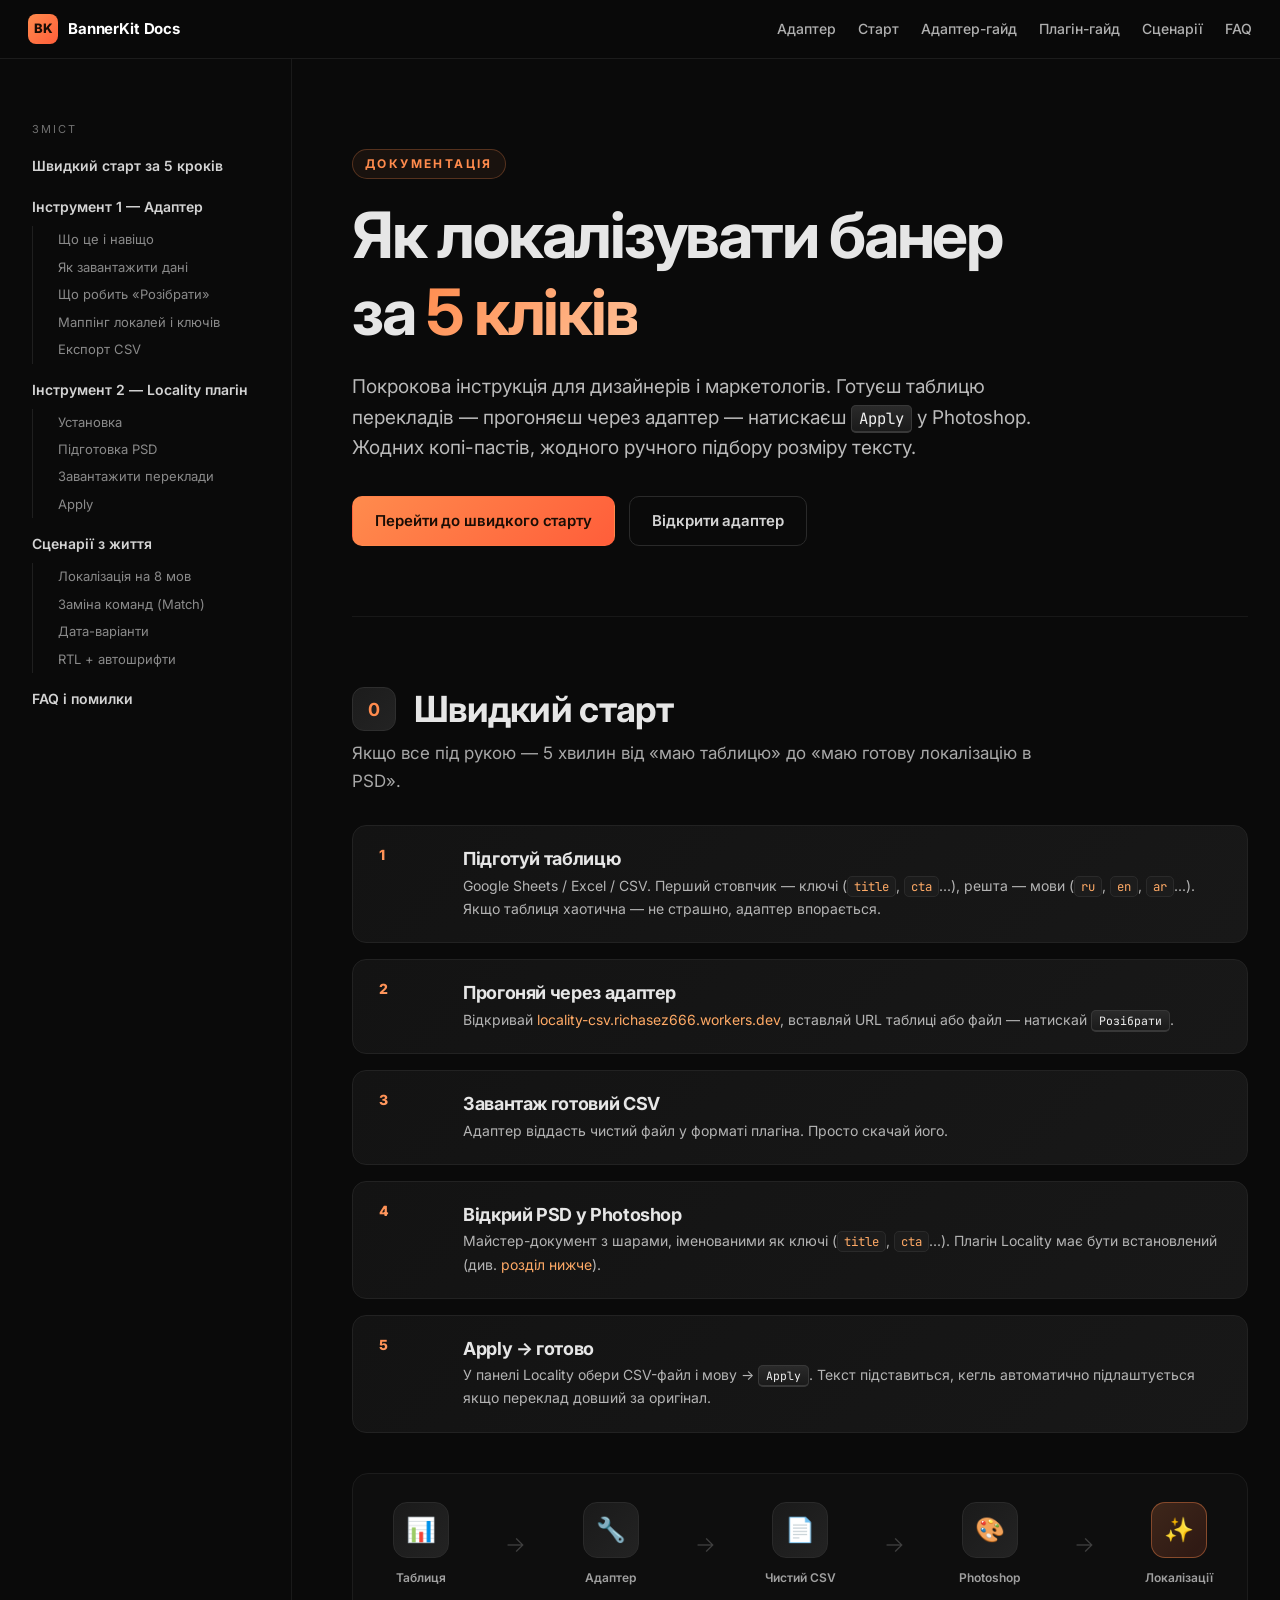
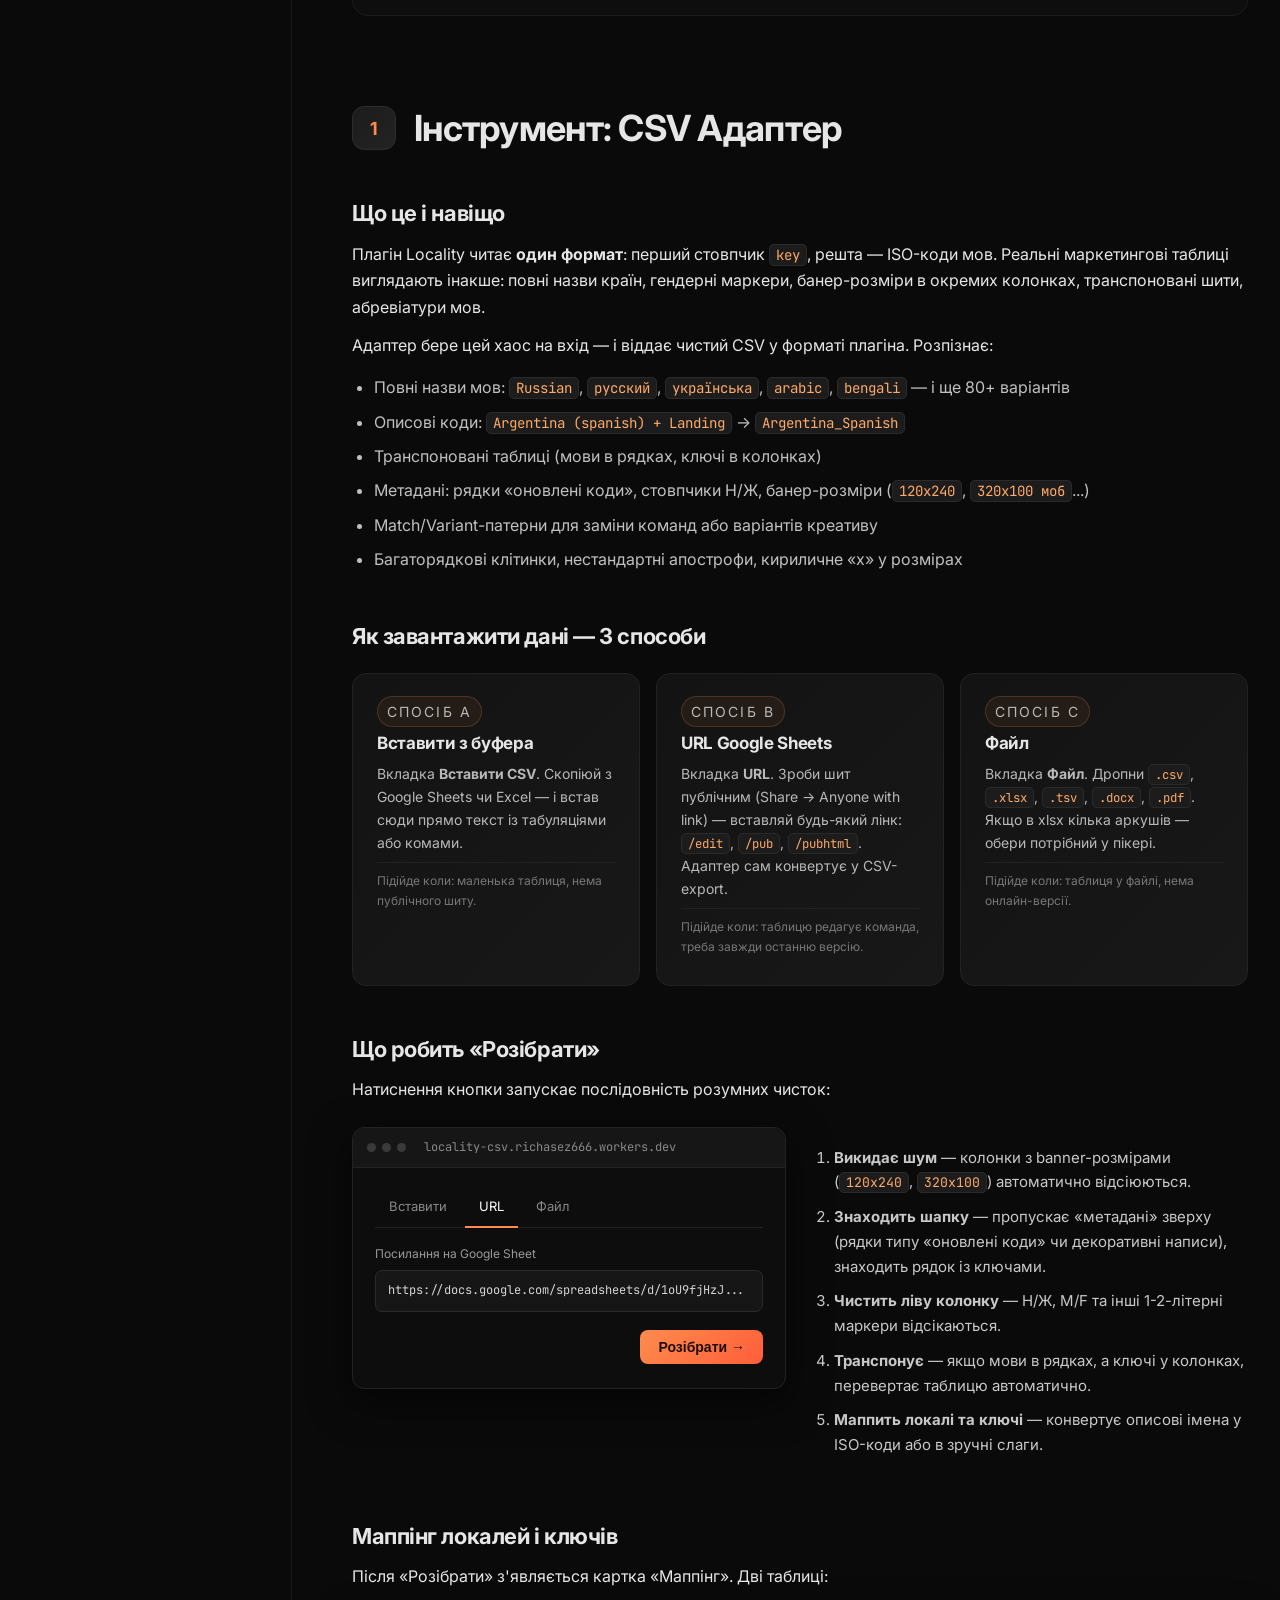
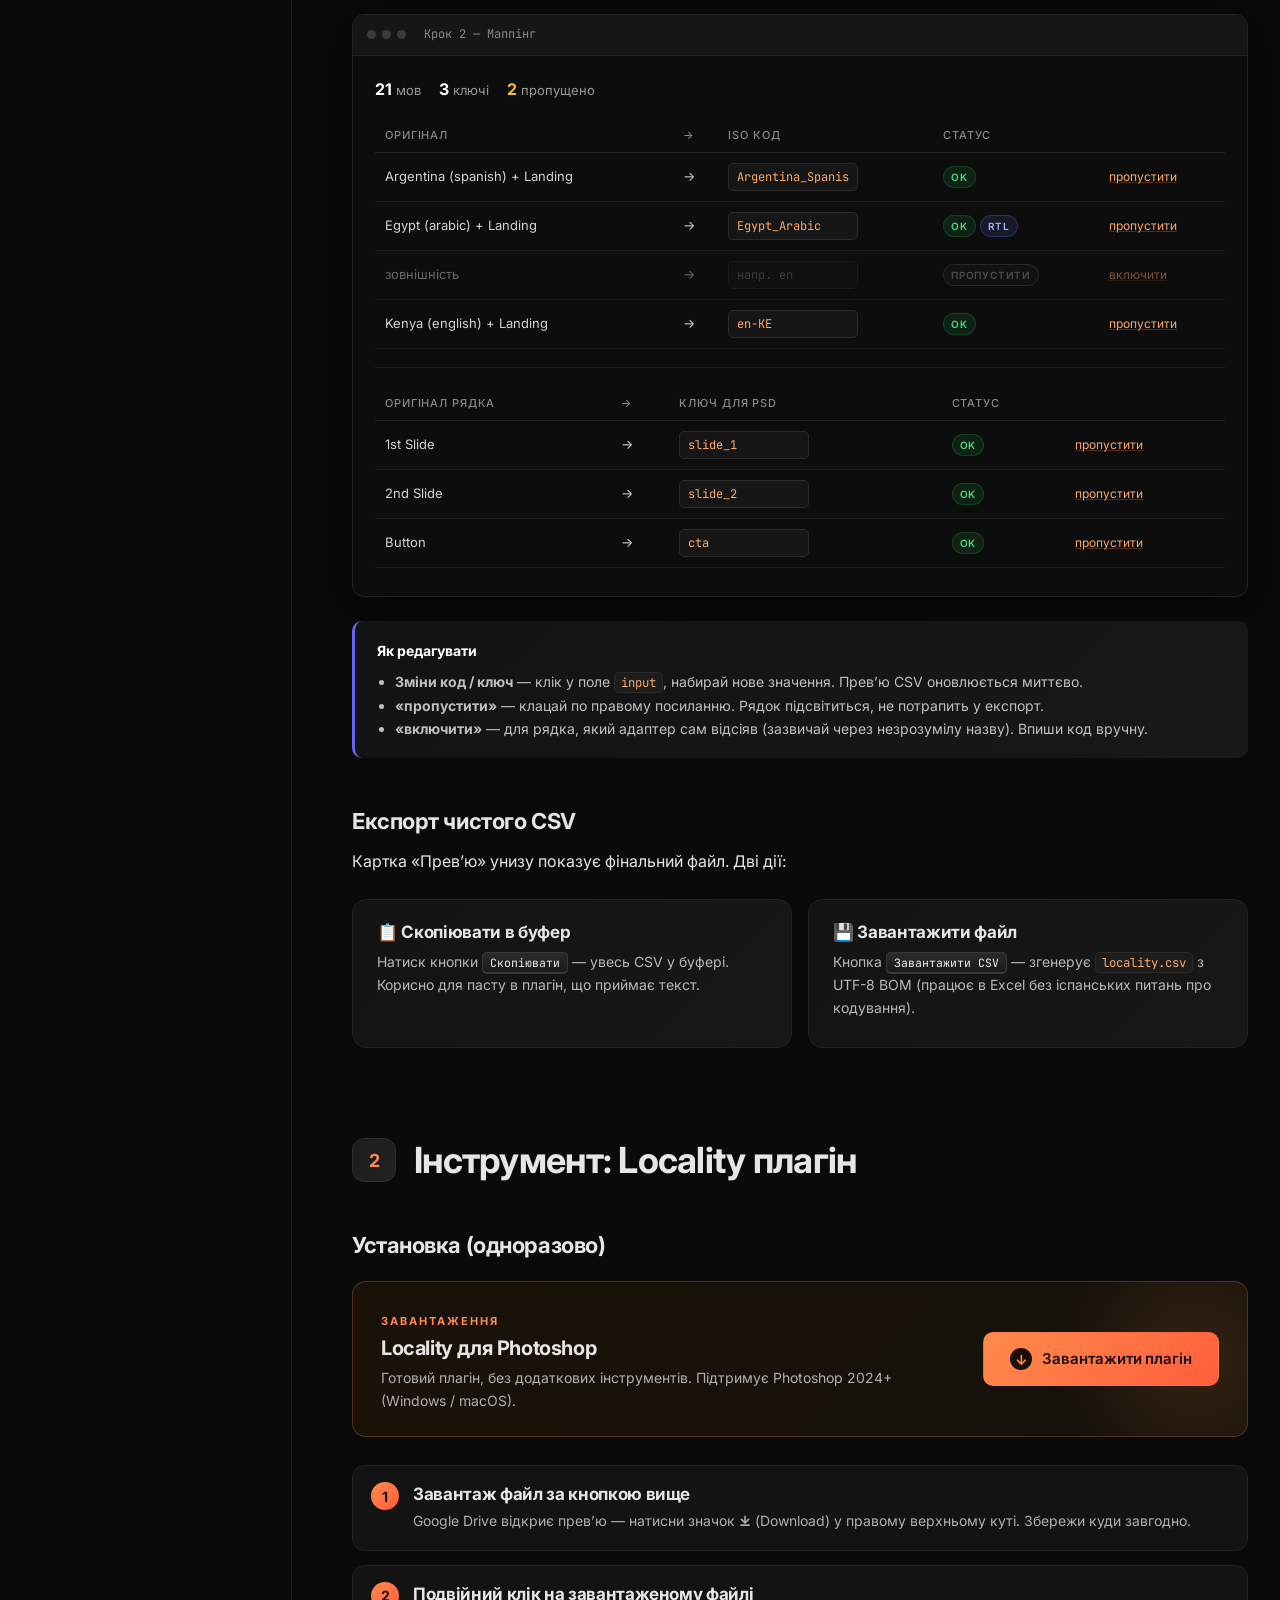
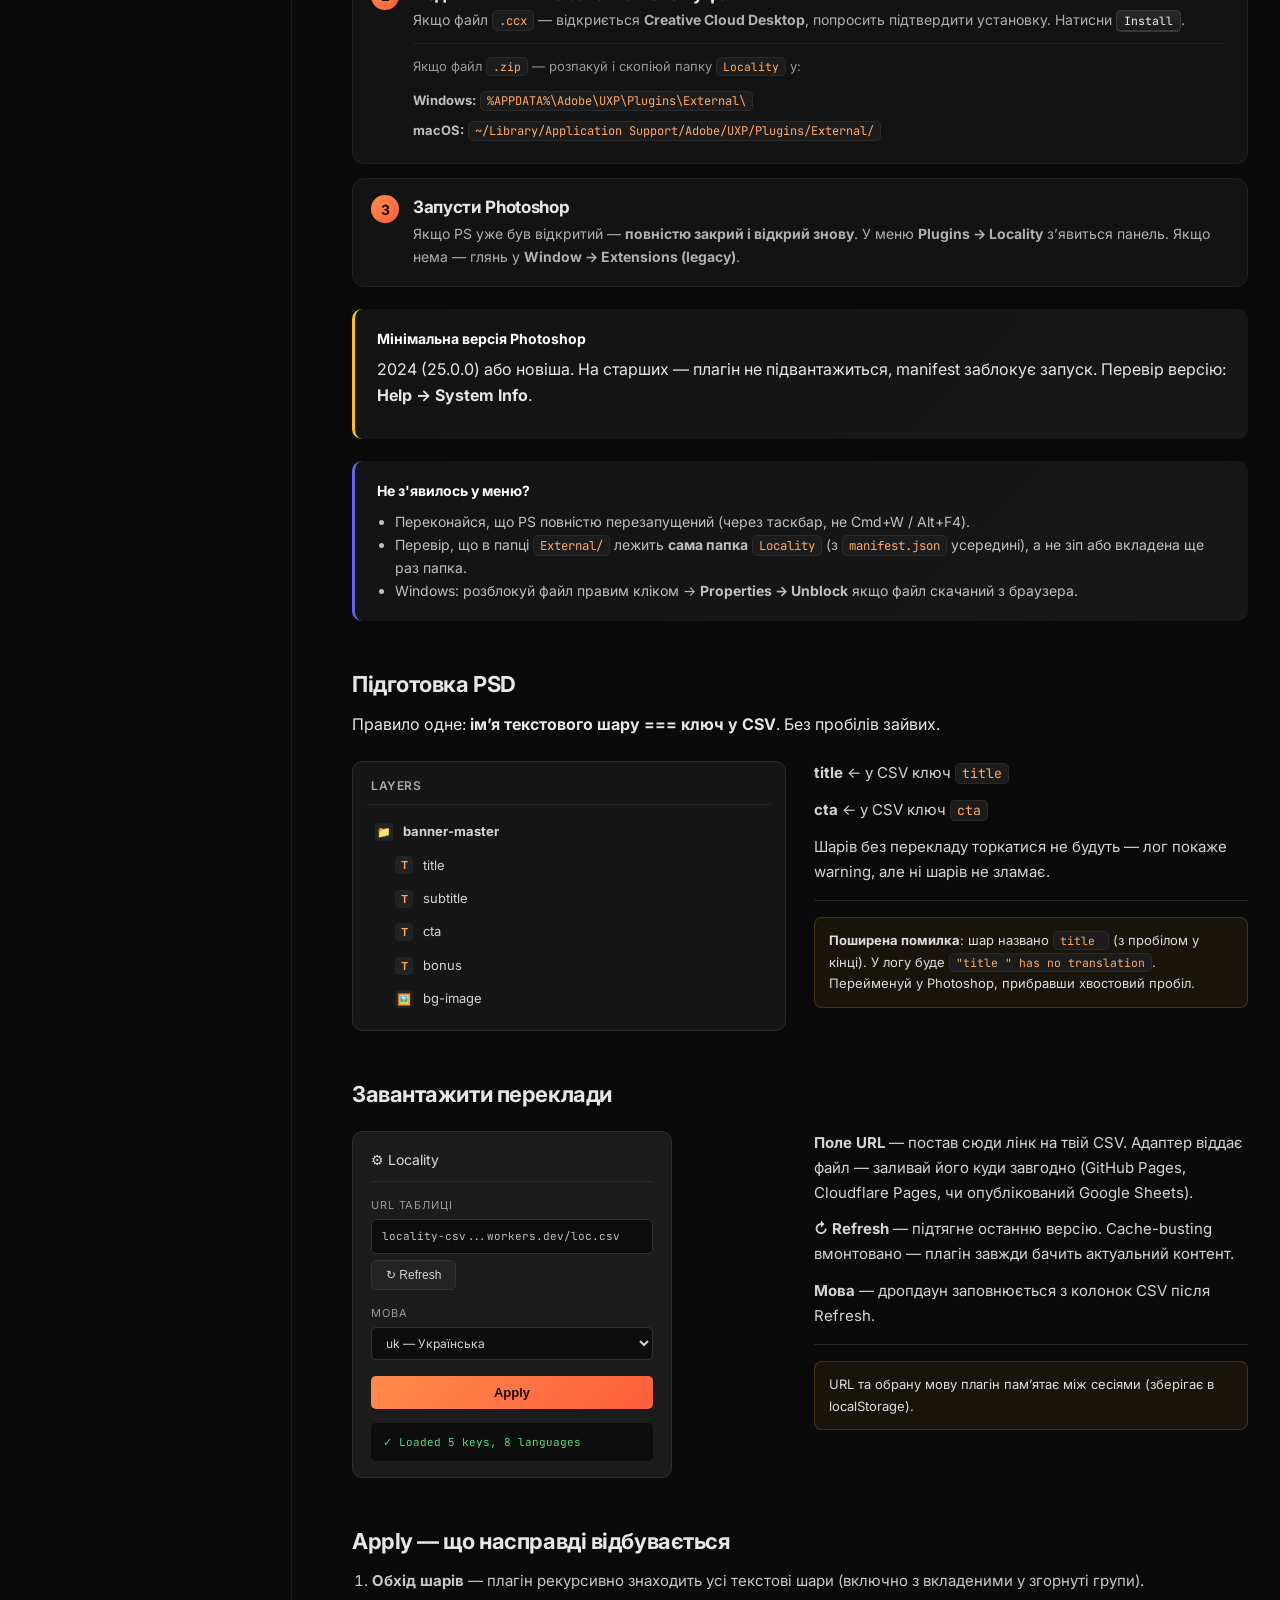
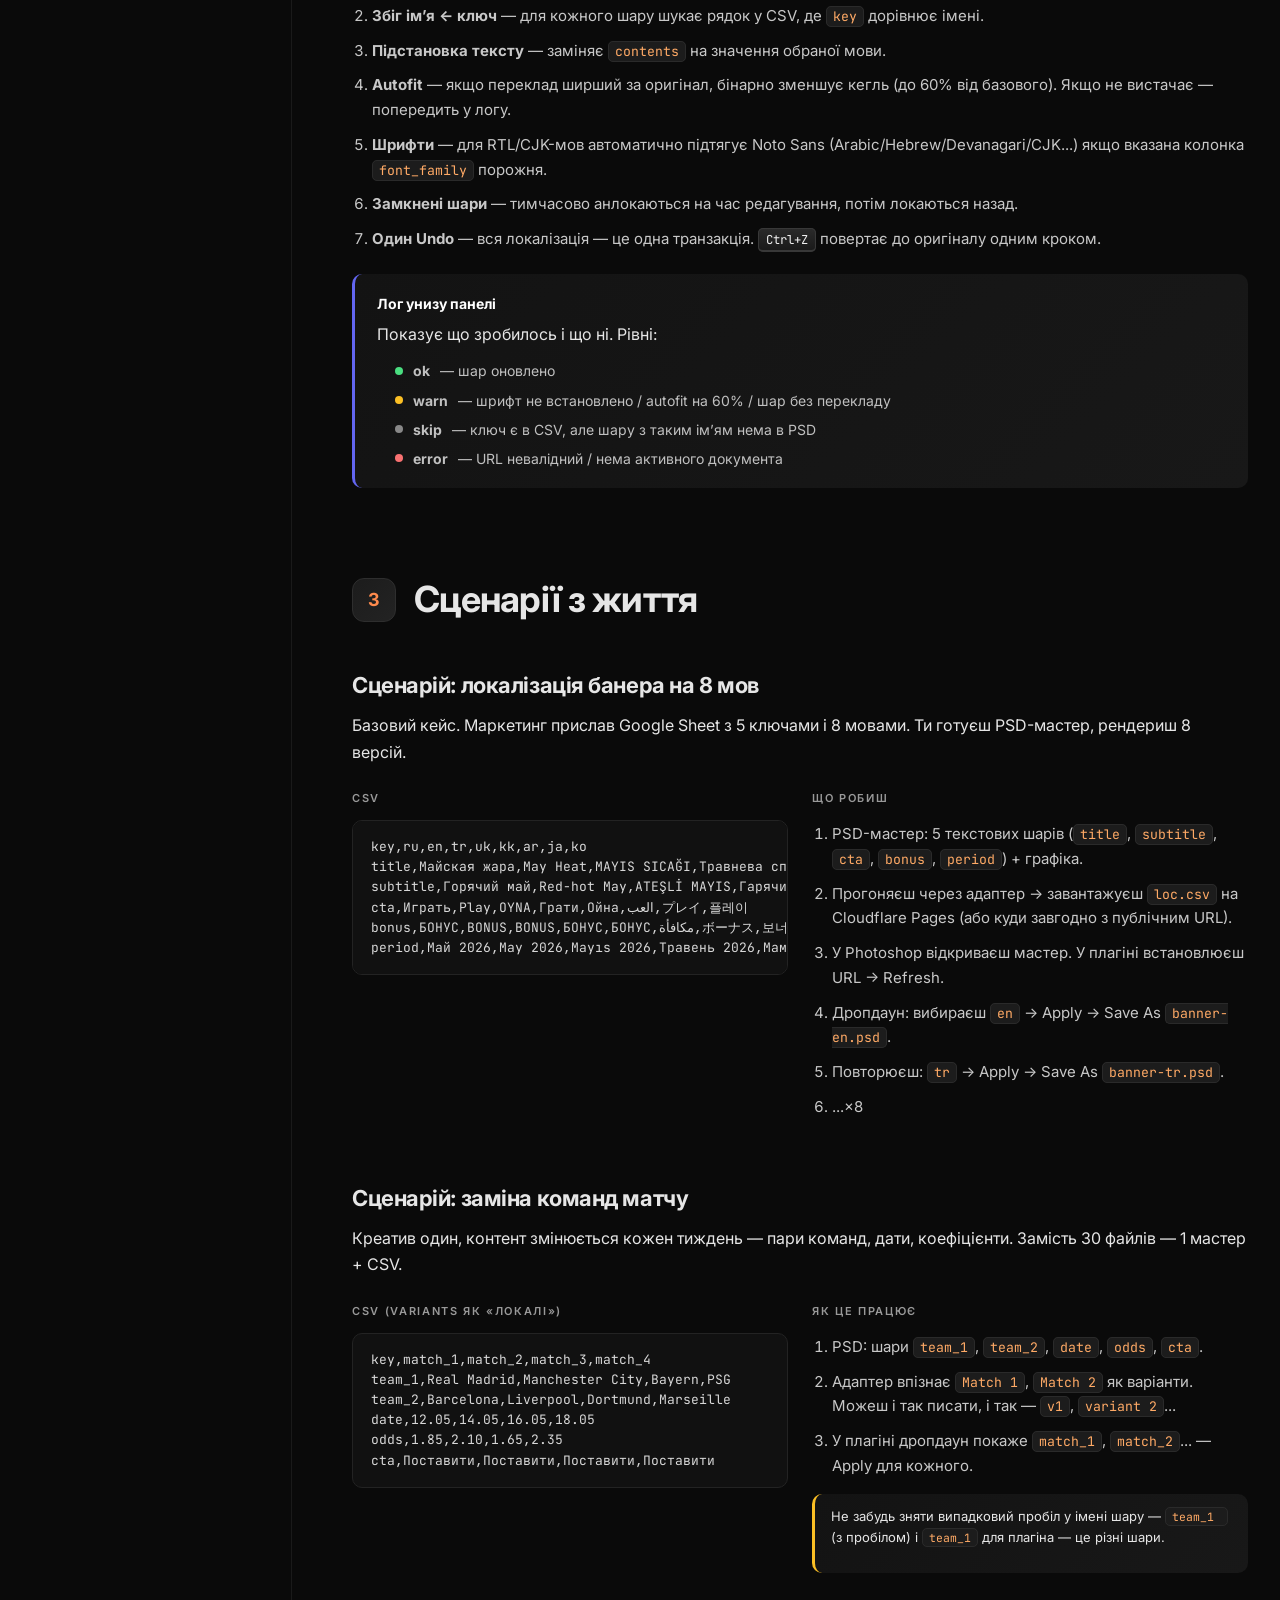
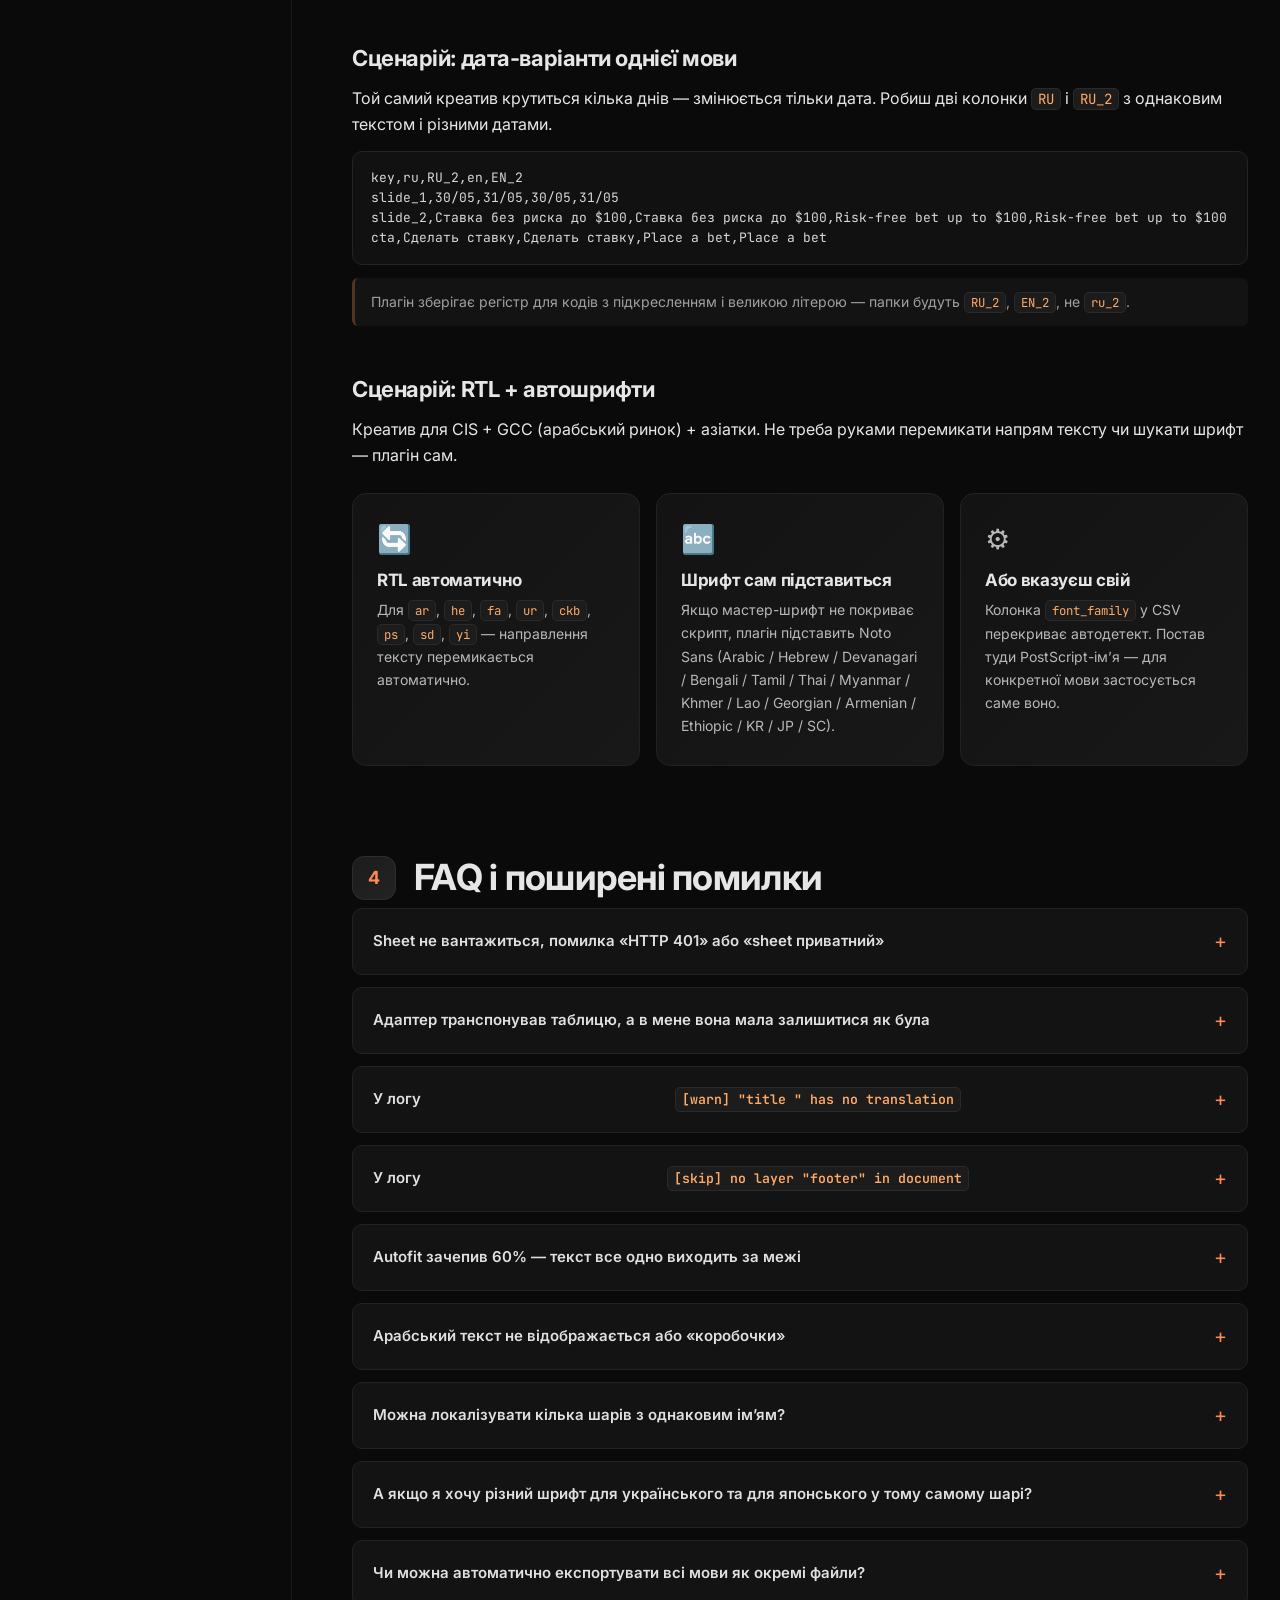
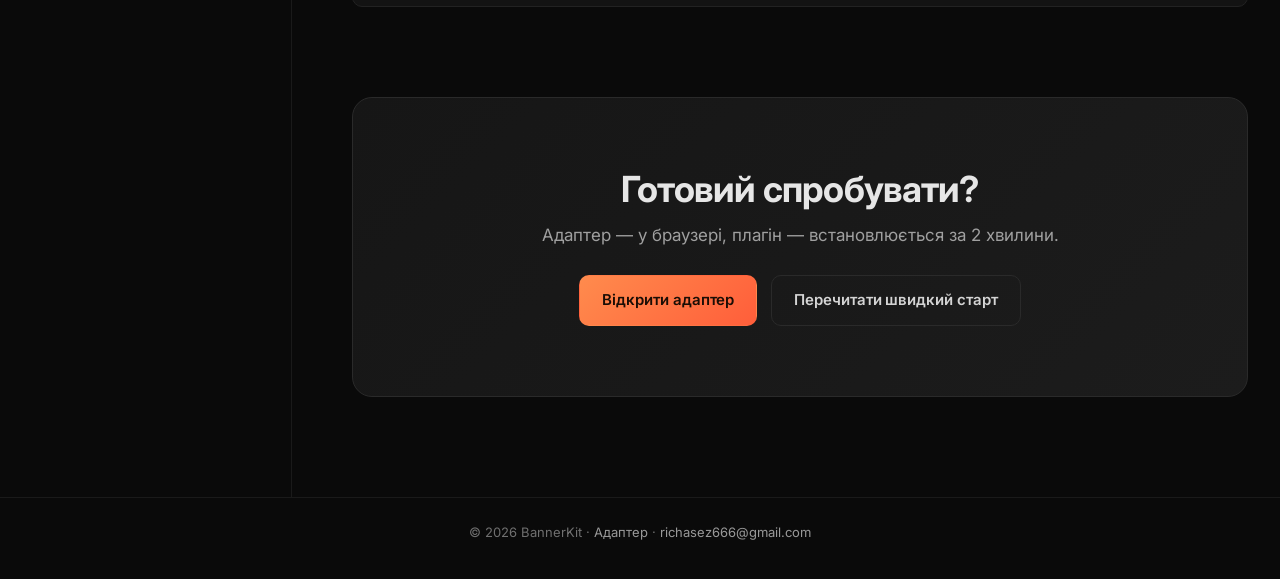
==== commit 6d943158: "Replace UXP Developer Tool install flow with Google Drive download End users shouldn't need to set u" ====
--- a/docs/index.html
+++ b/docs/index.html
@@ -298,24 +298,51 @@
 
   <div id="p-install" class="sub">
     <h3>Установка (одноразово)</h3>
+
+    <div class="download-card">
+      <div class="download-card-info">
+        <p class="download-card-tag">Завантаження</p>
+        <h4>Locality для Photoshop</h4>
+        <p class="download-card-desc">Готовий плагін, без додаткових інструментів. Підтримує Photoshop 2024+ (Windows / macOS).</p>
+      </div>
+      <a class="btn btn-primary btn-download" href="https://drive.google.com/file/d/15s-_Jdg5NDDLNY9TLQs-FGhQLpkWeWcQ/view?usp=sharing" target="_blank" rel="noopener">
+        <span class="dl-icon">↓</span>
+        Завантажити плагін
+      </a>
+    </div>
+
     <ol class="steps-list">
       <li>
-        <h4>Заінсталюй UXP Developer Tool</h4>
-        <p>Безкоштовний від Adobe → <a href="https://developer.adobe.com/photoshop/uxp/2022/devtool/" target="_blank" rel="noopener">developer.adobe.com</a></p>
+        <h4>Завантаж файл за кнопкою вище</h4>
+        <p>Google Drive відкриє превʼю — натисни значок <strong>⤓</strong> (Download) у правому верхньому куті. Збережи куди завгодно.</p>
       </li>
       <li>
-        <h4>Запусти UXP DevTool → Add Plugin</h4>
-        <p>Покажи на файл <code>dist/manifest.json</code> з папки плагіна.</p>
+        <h4>Подвійний клік на завантаженому файлі</h4>
+        <p>Якщо файл <code>.ccx</code> — відкриється <strong>Creative Cloud Desktop</strong>, попросить підтвердити установку. Натисни <kbd>Install</kbd>.</p>
+        <p class="step-alt">Якщо файл <code>.zip</code> — розпакуй і скопіюй папку <code>Locality</code> у:</p>
+        <ul class="step-paths">
+          <li><strong>Windows:</strong> <code>%APPDATA%\Adobe\UXP\Plugins\External\</code></li>
+          <li><strong>macOS:</strong> <code>~/Library/Application Support/Adobe/UXP/Plugins/External/</code></li>
+        </ul>
       </li>
       <li>
-        <h4>Натисни <kbd>Load</kbd></h4>
-        <p>Photoshop підхопить плагін за секунду. У меню <strong>Plugins → Locality</strong> зʼявиться панель.</p>
+        <h4>Запусти Photoshop</h4>
+        <p>Якщо PS уже був відкритий — <strong>повністю закрий і відкрий знову</strong>. У меню <strong>Plugins → Locality</strong> зʼявиться панель. Якщо нема — глянь у <strong>Window → Extensions (legacy)</strong>.</p>
       </li>
     </ol>
 
     <div class="callout callout-warn">
       <p class="callout-title">Мінімальна версія Photoshop</p>
-      <p>2024 (25.0.0) або новіша. На старших — плагін не підвантажиться, manifest заблокує запуск.</p>
+      <p>2024 (25.0.0) або новіша. На старших — плагін не підвантажиться, manifest заблокує запуск. Перевір версію: <strong>Help → System Info</strong>.</p>
+    </div>
+
+    <div class="callout callout-info">
+      <p class="callout-title">Не з'явилось у меню?</p>
+      <ul>
+        <li>Переконайся, що PS повністю перезапущений (через таскбар, не Cmd+W / Alt+F4).</li>
+        <li>Перевір, що в папці <code>External/</code> лежить <strong>сама папка</strong> <code>Locality</code> (з <code>manifest.json</code> усередині), а не зіп або вкладена ще раз папка.</li>
+        <li>Windows: розблокуй файл правим кліком → <strong>Properties → Unblock</strong> якщо файл скачаний з браузера.</li>
+      </ul>
     </div>
   </div>
 
--- a/docs/style.css
+++ b/docs/style.css
@@ -602,7 +602,7 @@
   display: grid;
   gap: 14px;
 }
-.steps-list li {
+.steps-list > li {
   background: #131313;
   border: 1px solid #222;
   border-radius: 12px;
@@ -610,7 +610,7 @@
   position: relative;
   counter-increment: step;
 }
-.steps-list li::before {
+.steps-list > li::before {
   content: counter(step);
   position: absolute;
   left: 18px;
@@ -627,6 +627,96 @@
 }
 .steps-list h4 { margin: 0 0 4px; }
 .steps-list p { margin: 0; color: #b0b0b0; font-size: 14px; }
+
+/* === Download card =========================================== */
+.download-card {
+  display: flex;
+  align-items: center;
+  justify-content: space-between;
+  gap: 24px;
+  padding: 24px 28px;
+  background: linear-gradient(135deg, #1a1208, #15110b);
+  border: 1px solid #ff8b4d44;
+  border-radius: 14px;
+  margin: 22px 0 28px;
+  position: relative;
+  overflow: hidden;
+}
+.download-card::before {
+  content: "";
+  position: absolute;
+  top: -40%;
+  right: -10%;
+  width: 280px;
+  height: 280px;
+  background: radial-gradient(circle, #ff8b4d22, transparent 70%);
+  pointer-events: none;
+}
+.download-card-info { flex: 1; min-width: 0; position: relative; z-index: 1; }
+.download-card-tag {
+  display: inline-block;
+  font-size: 11px;
+  letter-spacing: 0.18em;
+  text-transform: uppercase;
+  color: #ff8b4d;
+  margin: 0 0 6px;
+  font-weight: 700;
+}
+.download-card h4 { margin: 0 0 6px; font-size: 20px; }
+.download-card-desc {
+  margin: 0;
+  color: #b0b0b0;
+  font-size: 14px;
+}
+.btn-download {
+  position: relative;
+  z-index: 1;
+  font-size: 15px;
+  padding: 14px 26px;
+  display: inline-flex;
+  align-items: center;
+  gap: 10px;
+  white-space: nowrap;
+}
+.btn-download:hover { transform: translateY(-2px); box-shadow: 0 8px 28px #ff8b4d55; }
+.dl-icon {
+  display: inline-grid;
+  place-items: center;
+  width: 22px;
+  height: 22px;
+  border-radius: 50%;
+  background: #1a0d05;
+  color: #ff8b4d;
+  font-weight: 700;
+  font-size: 14px;
+}
+@media (max-width: 700px) {
+  .download-card { flex-direction: column; align-items: flex-start; padding: 20px; }
+  .btn-download { width: 100%; justify-content: center; }
+}
+
+/* Alt step (inside steps-list <li>) ------------------------- */
+.step-alt {
+  margin-top: 12px !important;
+  padding-top: 12px;
+  border-top: 1px solid #1f1f1f;
+  color: #999 !important;
+  font-size: 13px !important;
+}
+.step-paths {
+  list-style: none;
+  padding: 0;
+  margin: 8px 0 0;
+}
+.step-paths li {
+  padding: 4px 0;
+  font-size: 13px;
+  color: #c0c0c0;
+}
+.step-paths code {
+  font-size: 12px;
+  word-break: break-all;
+}
 
 /* === PSD mockup ============================================== */
 .psd-mockup {
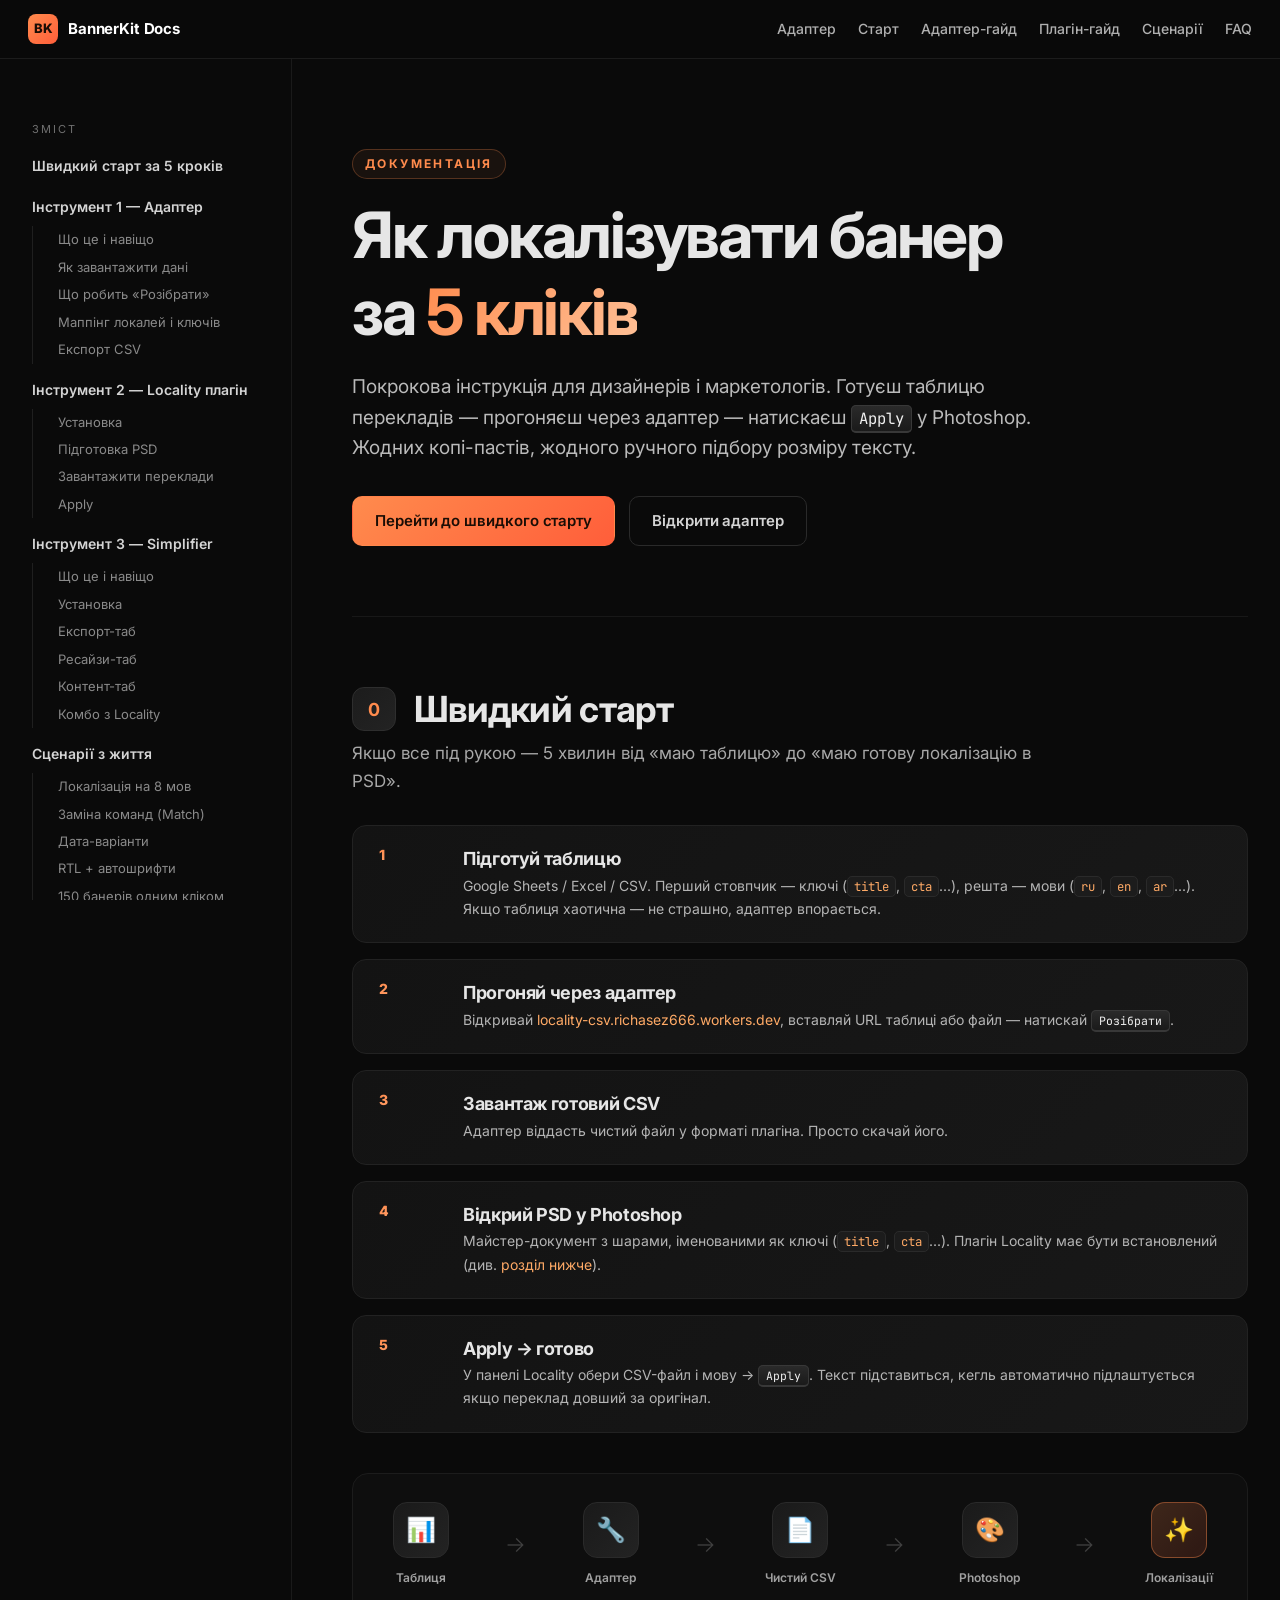
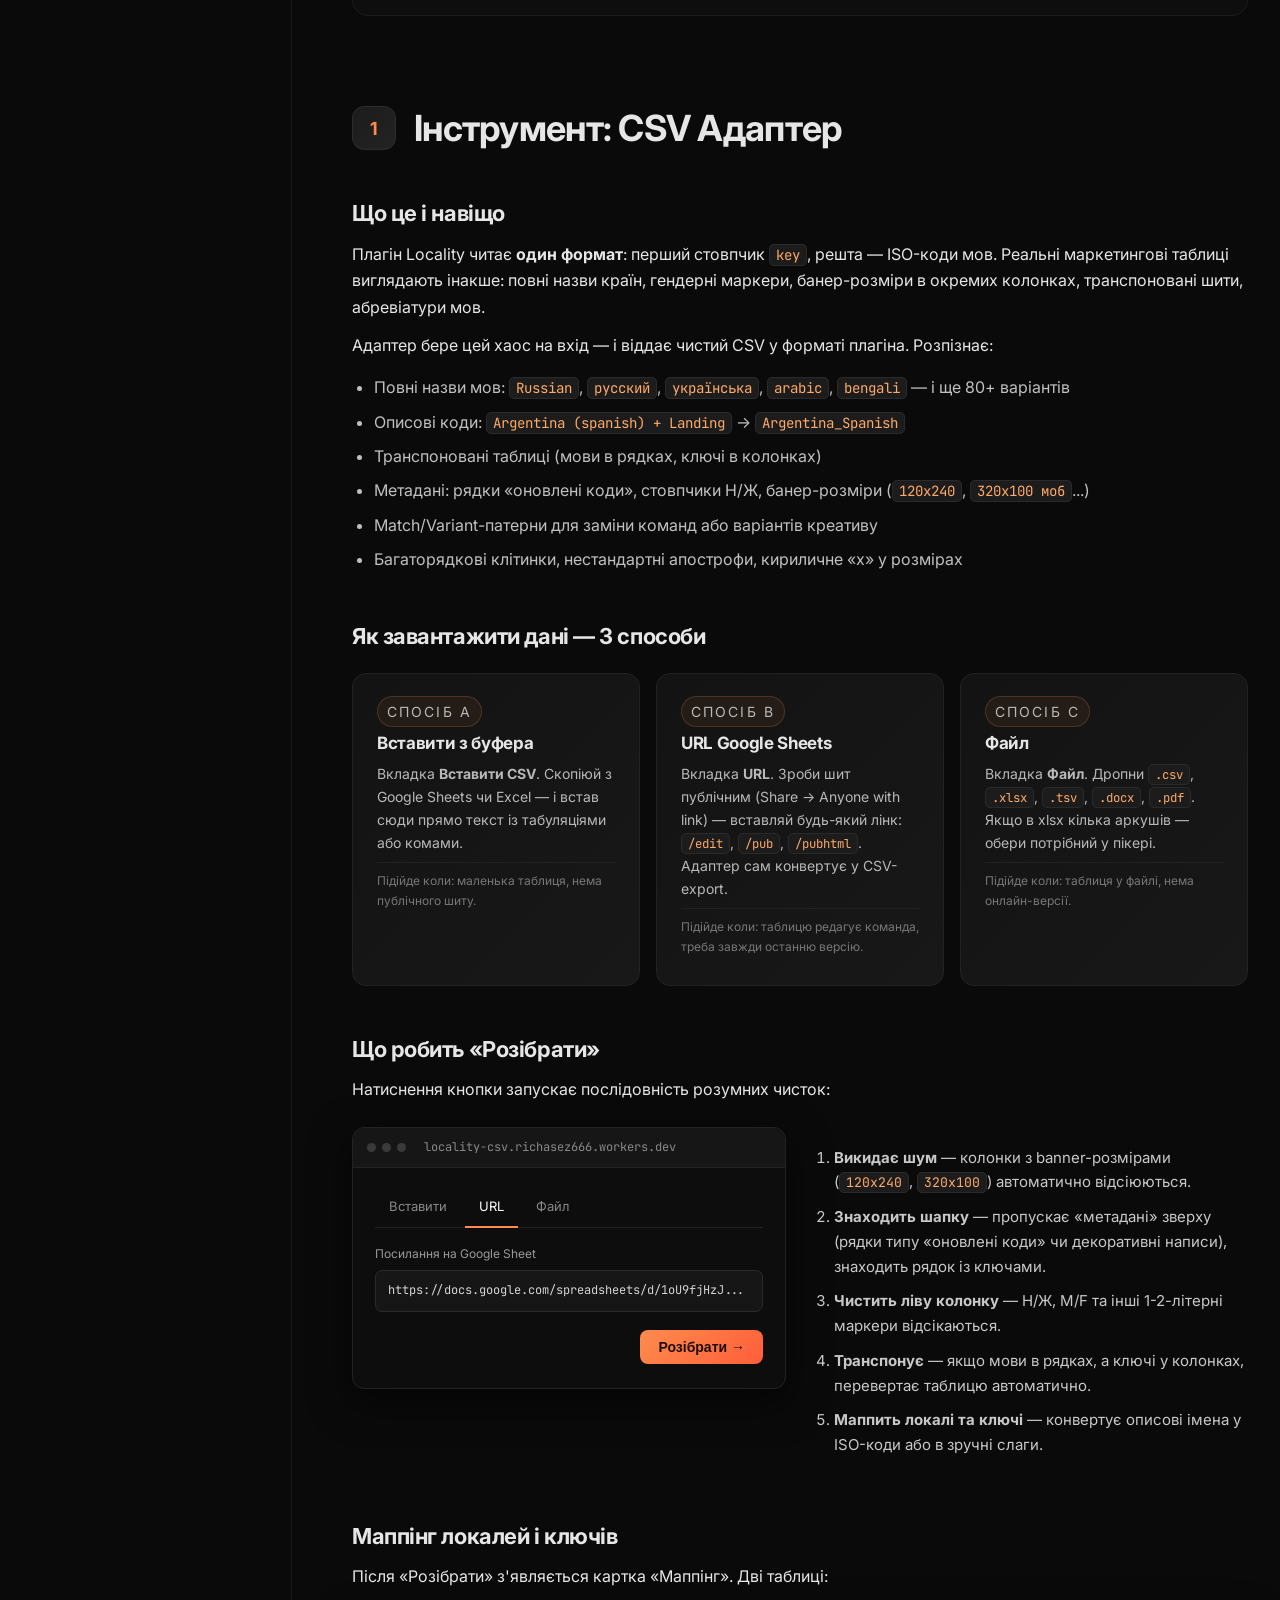
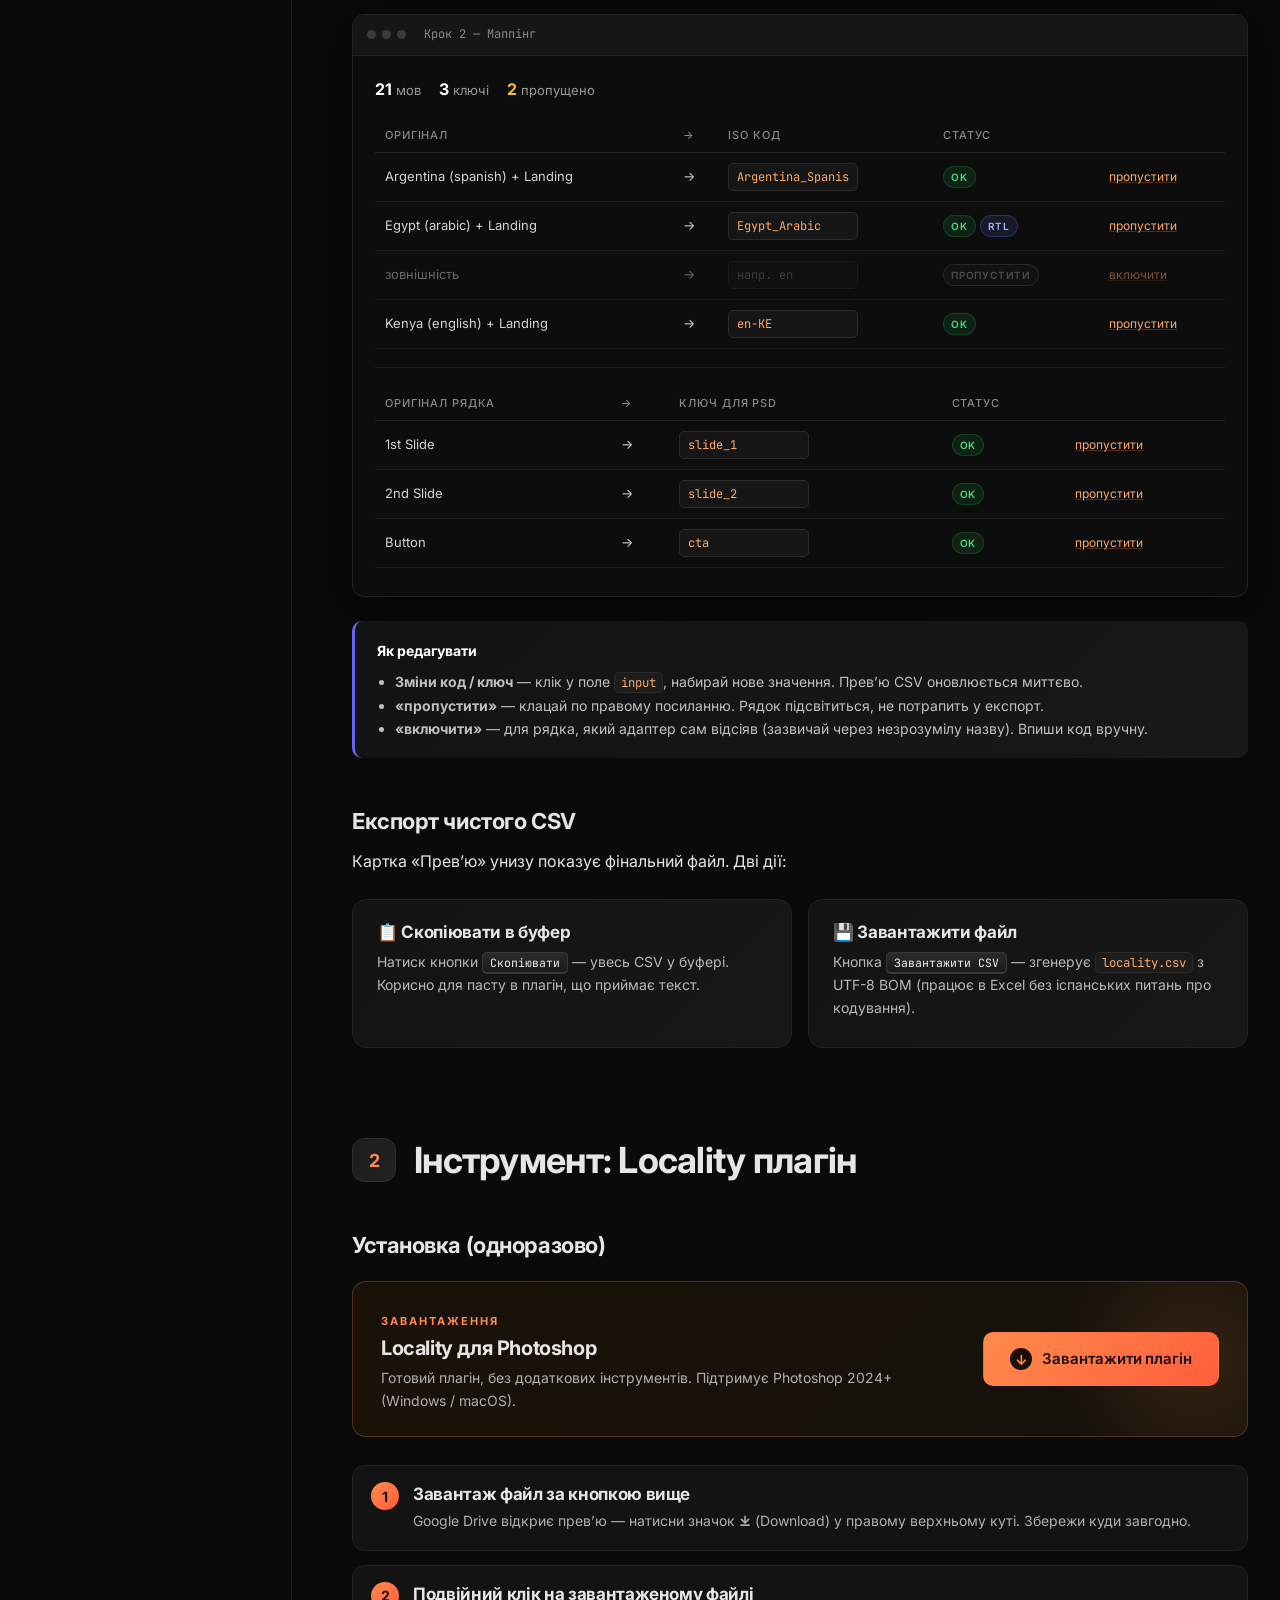
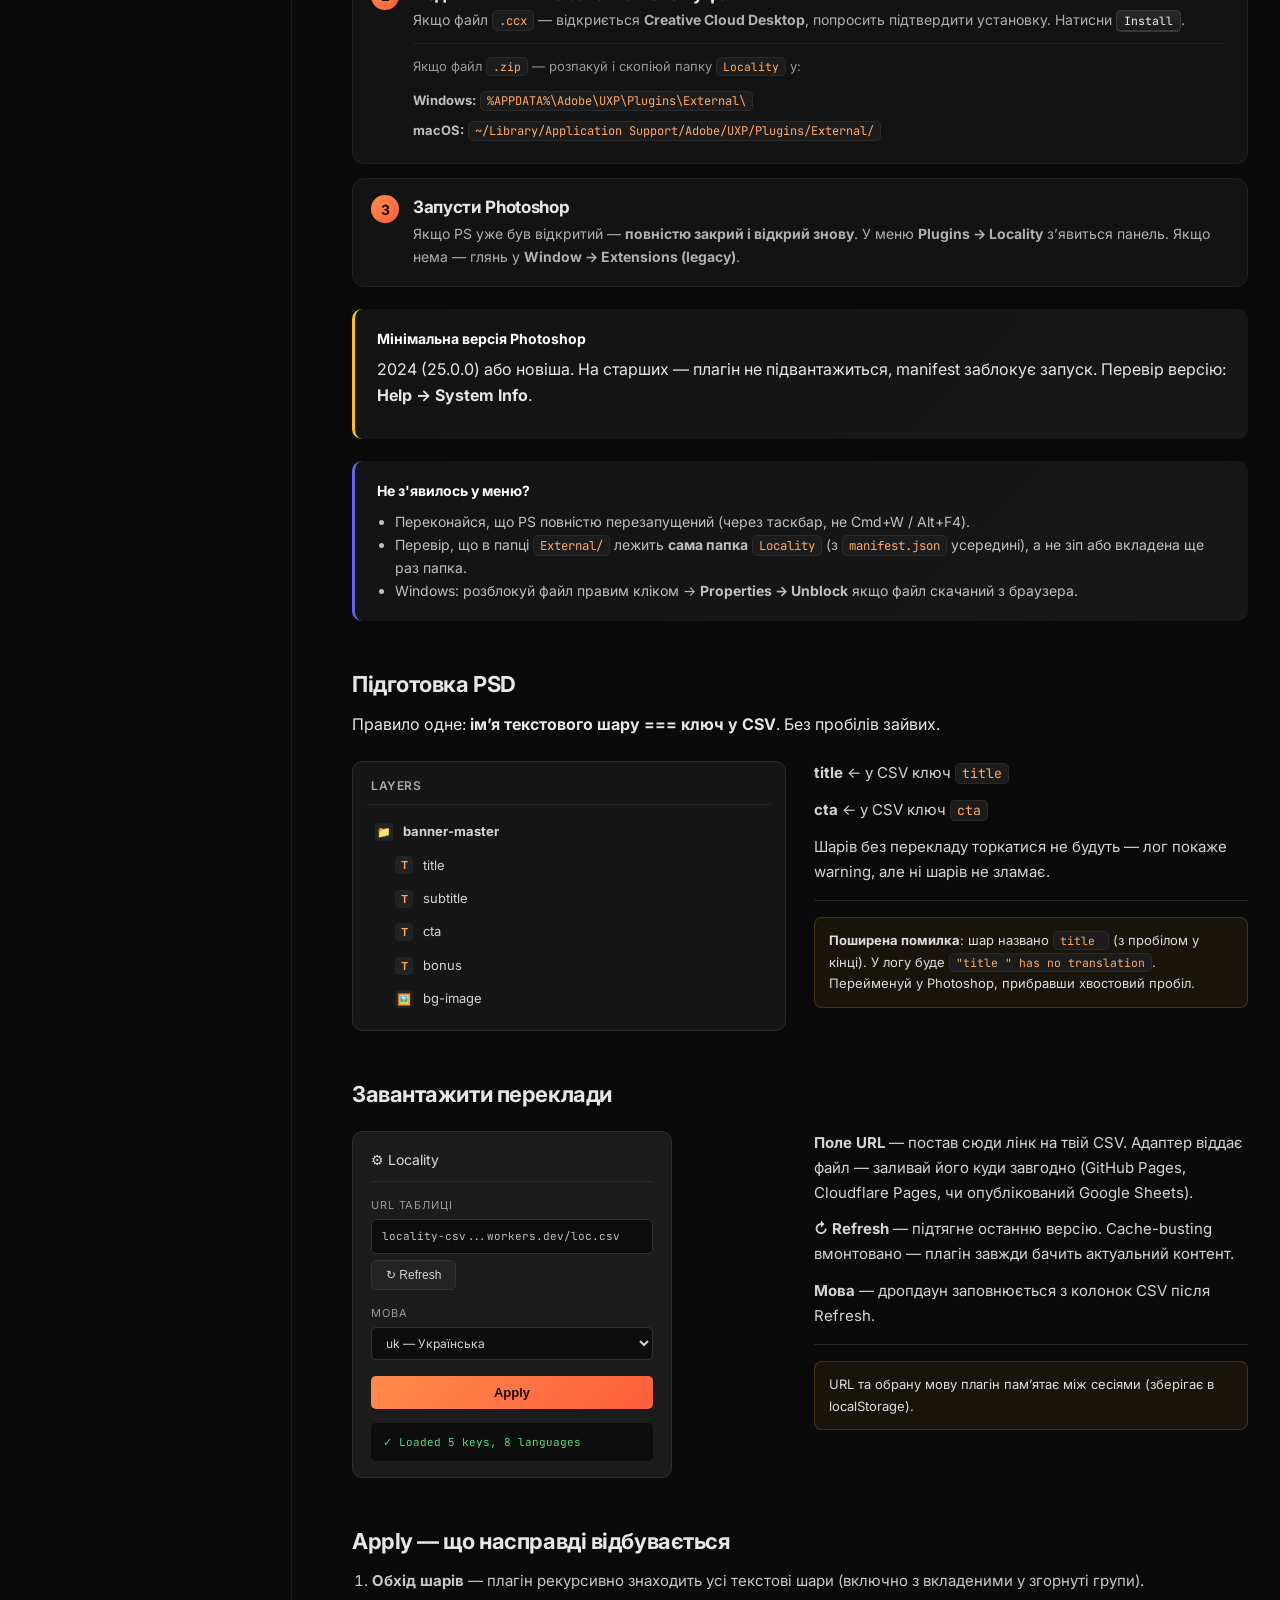
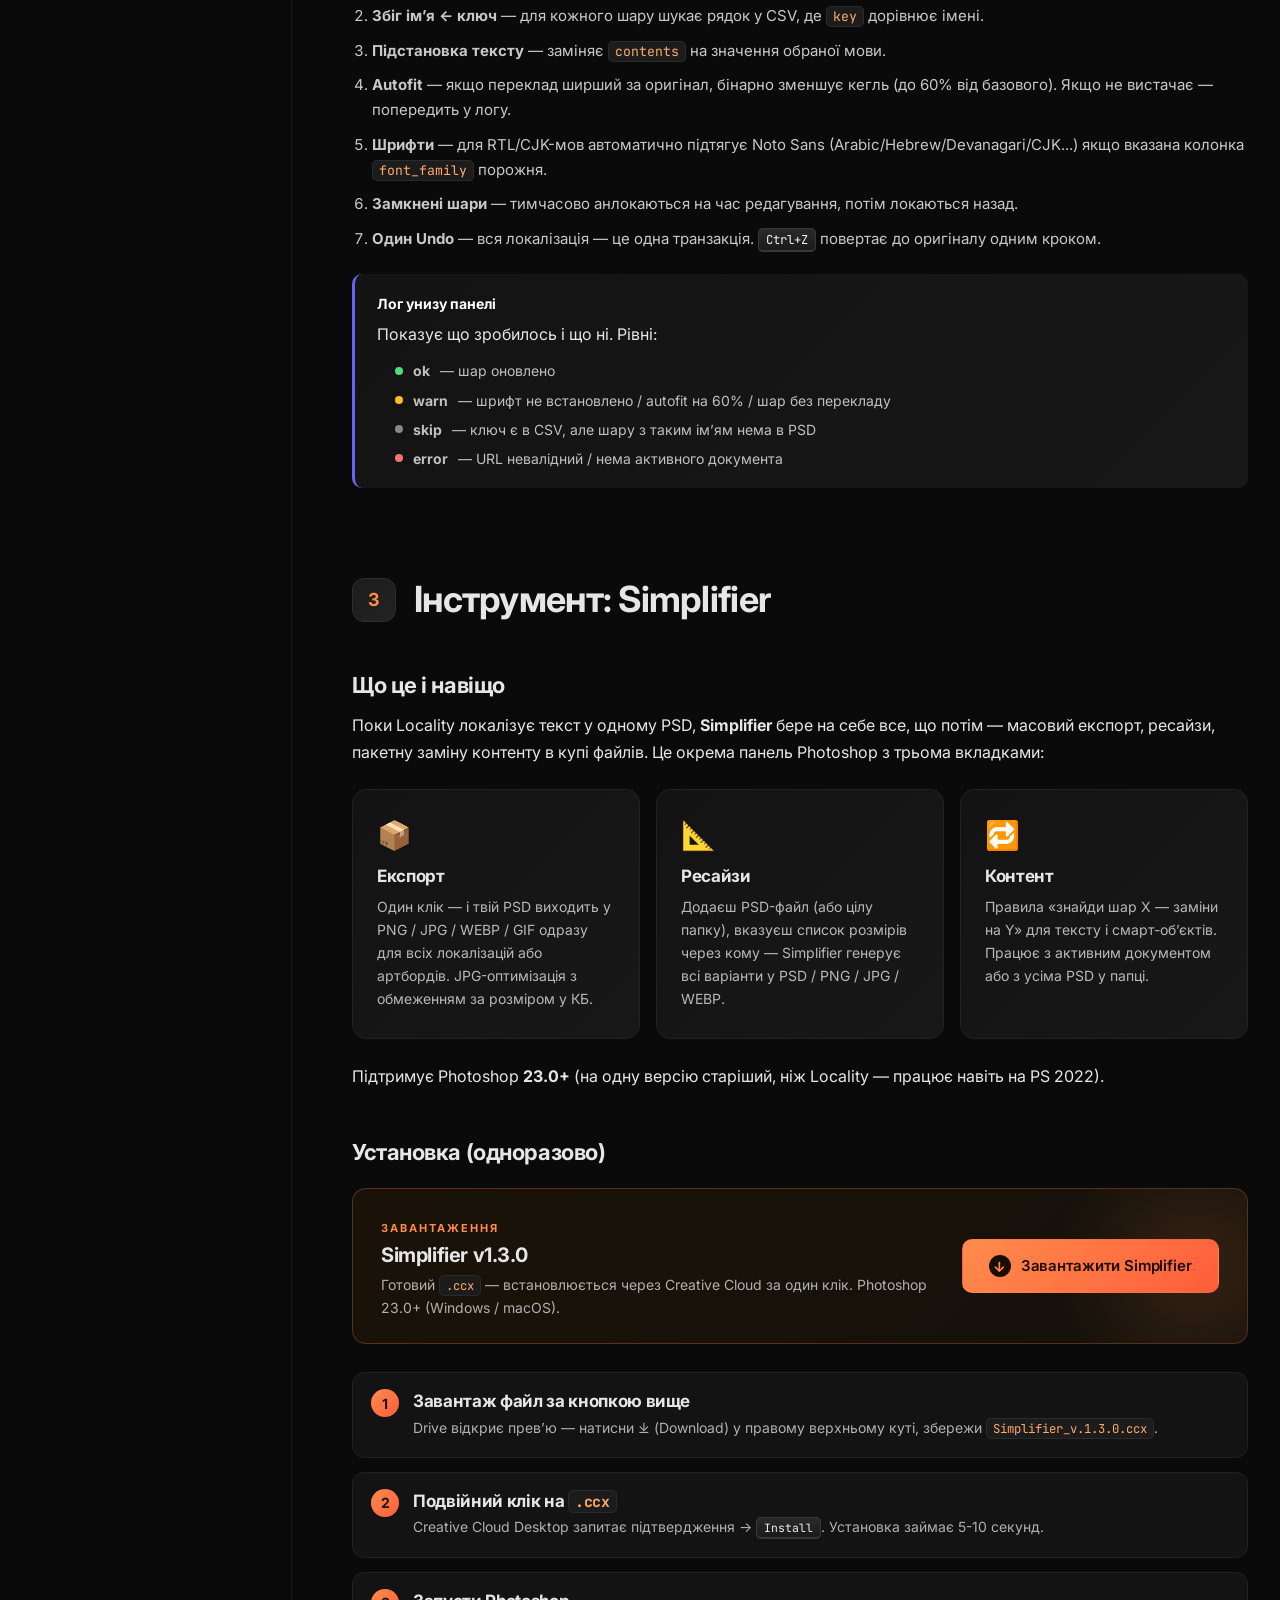
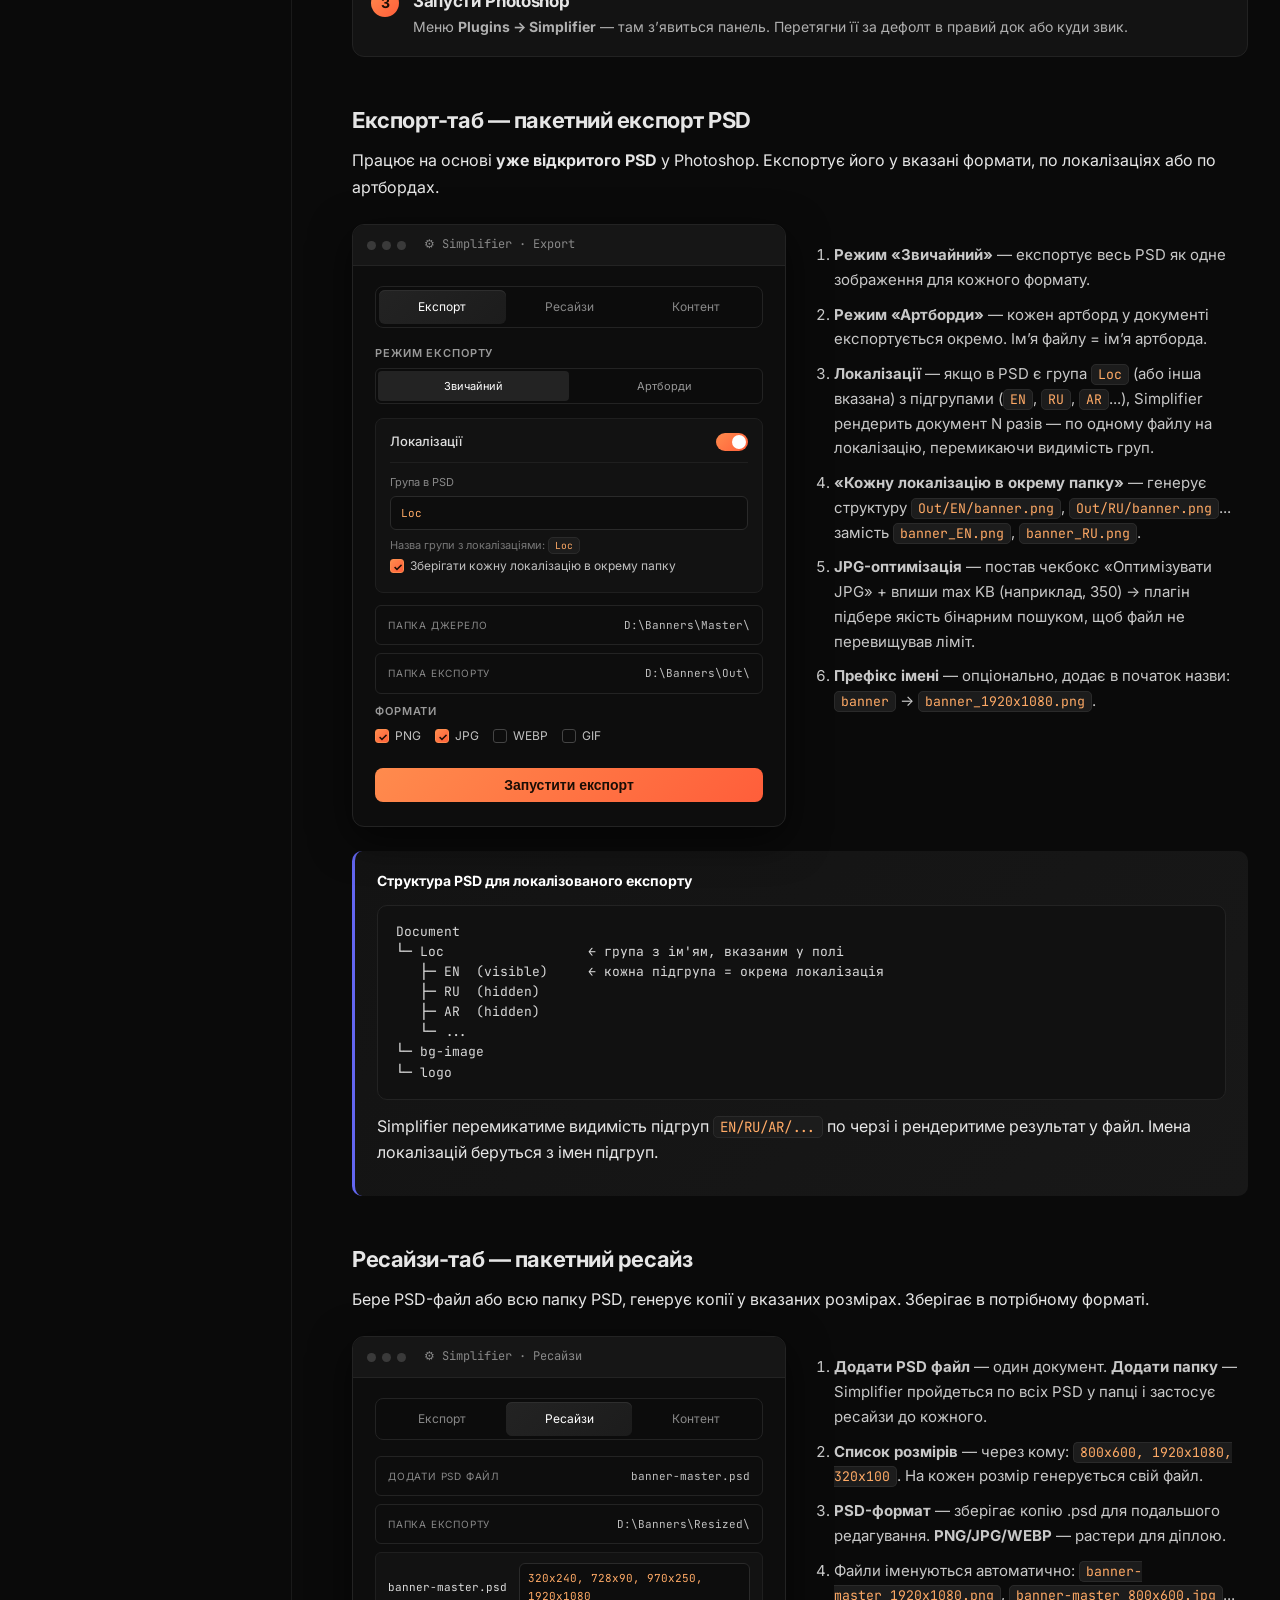
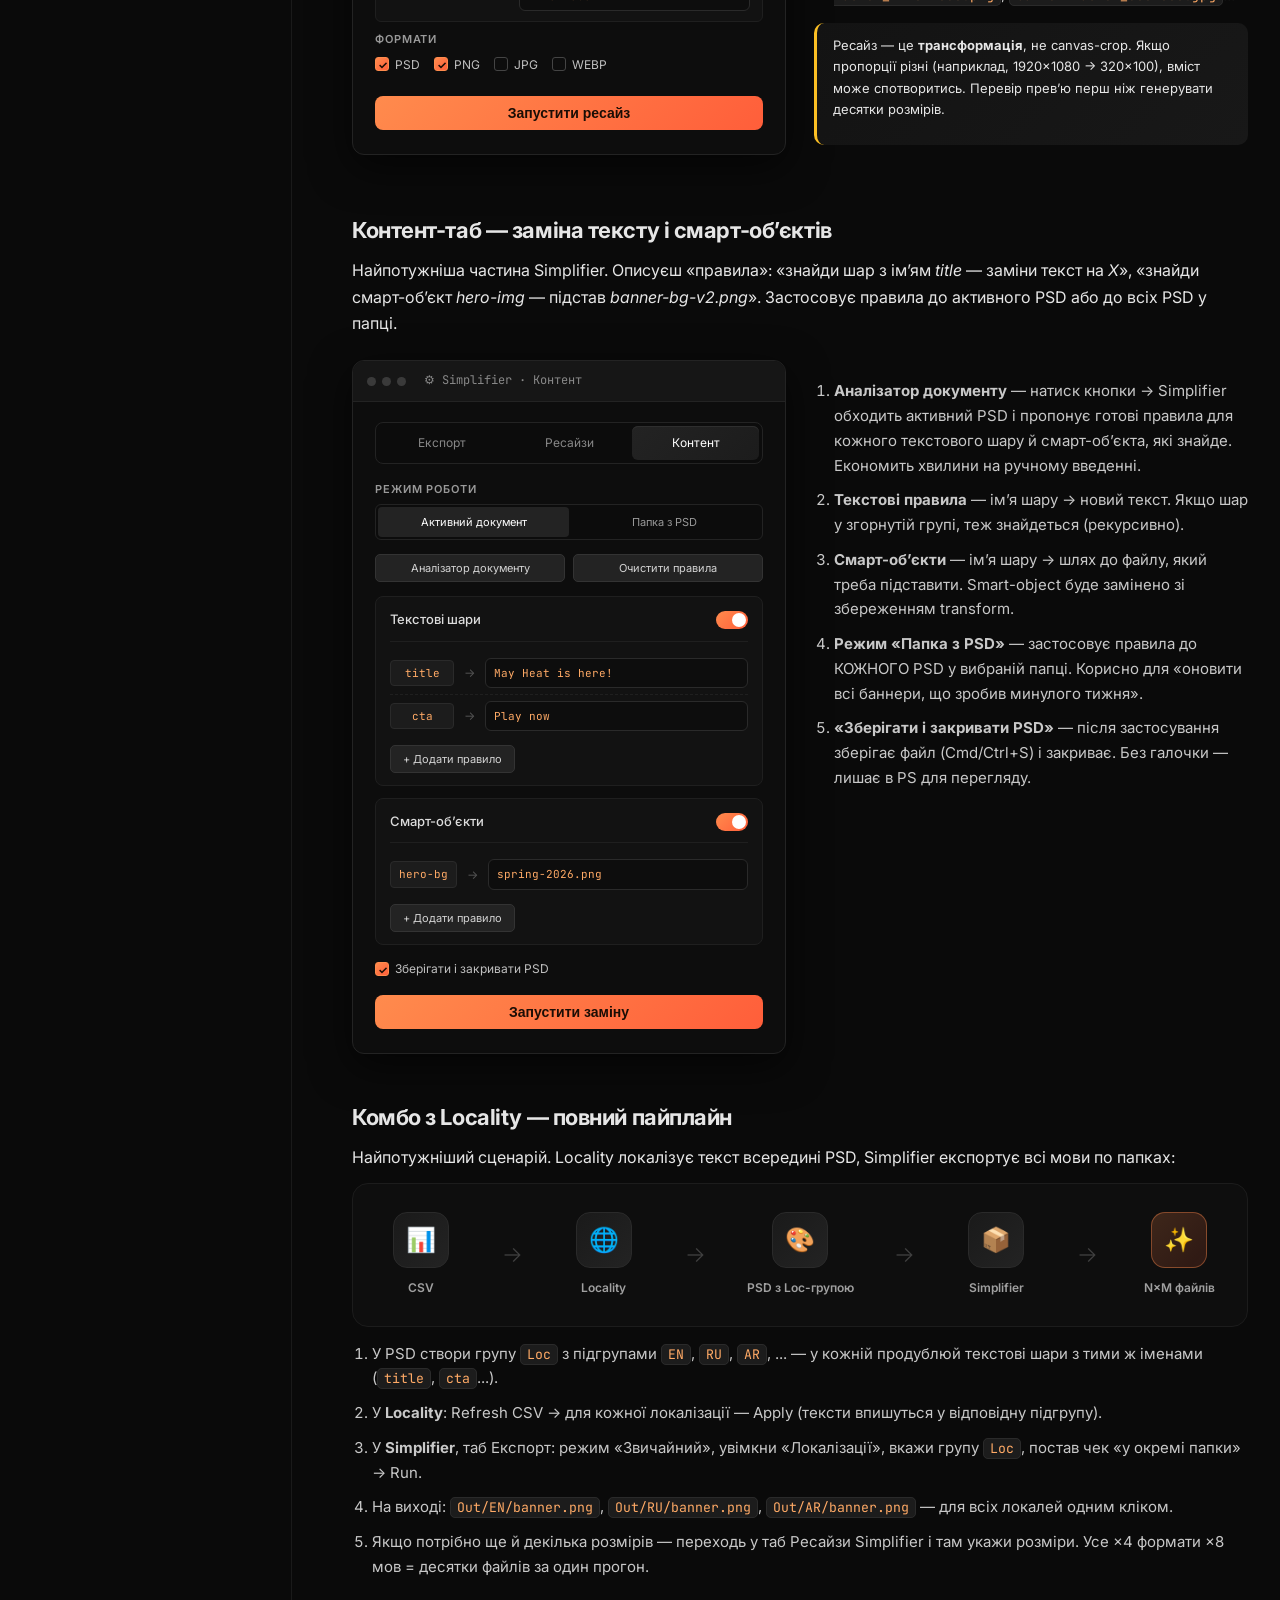
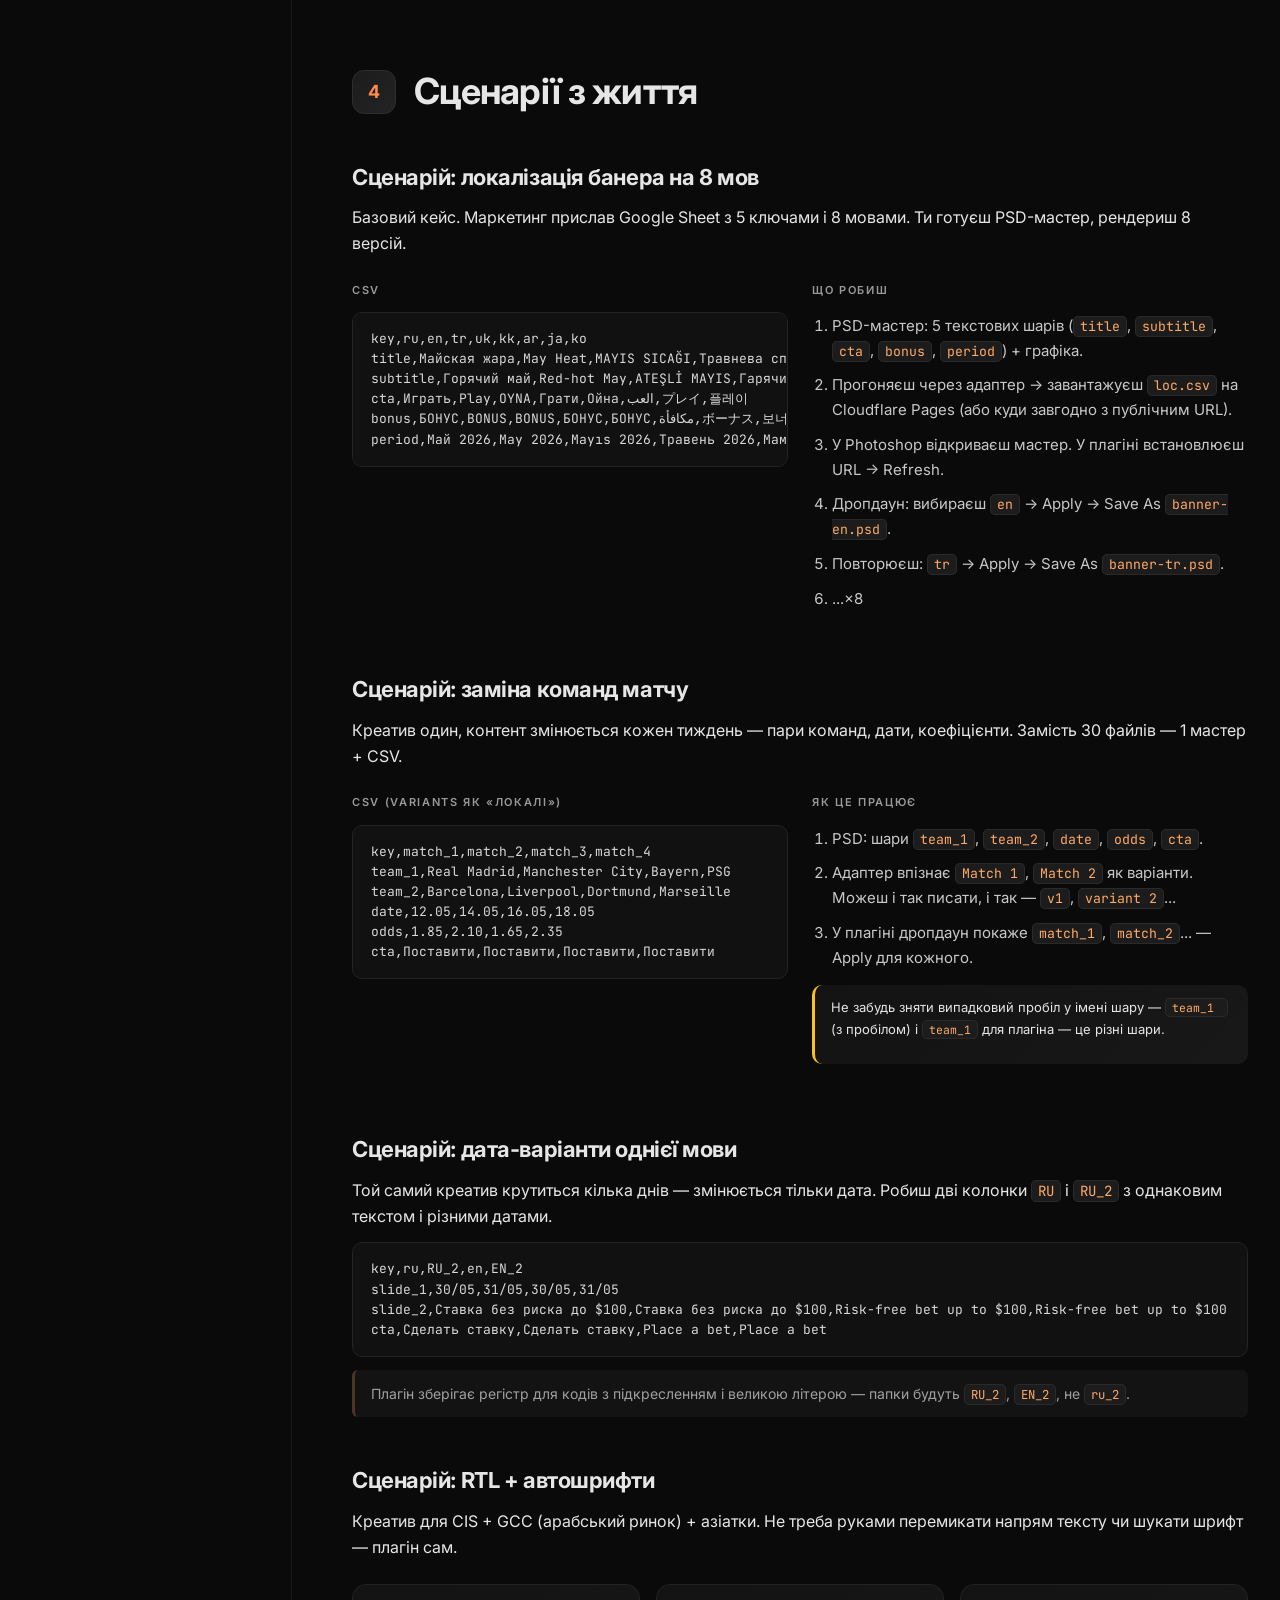
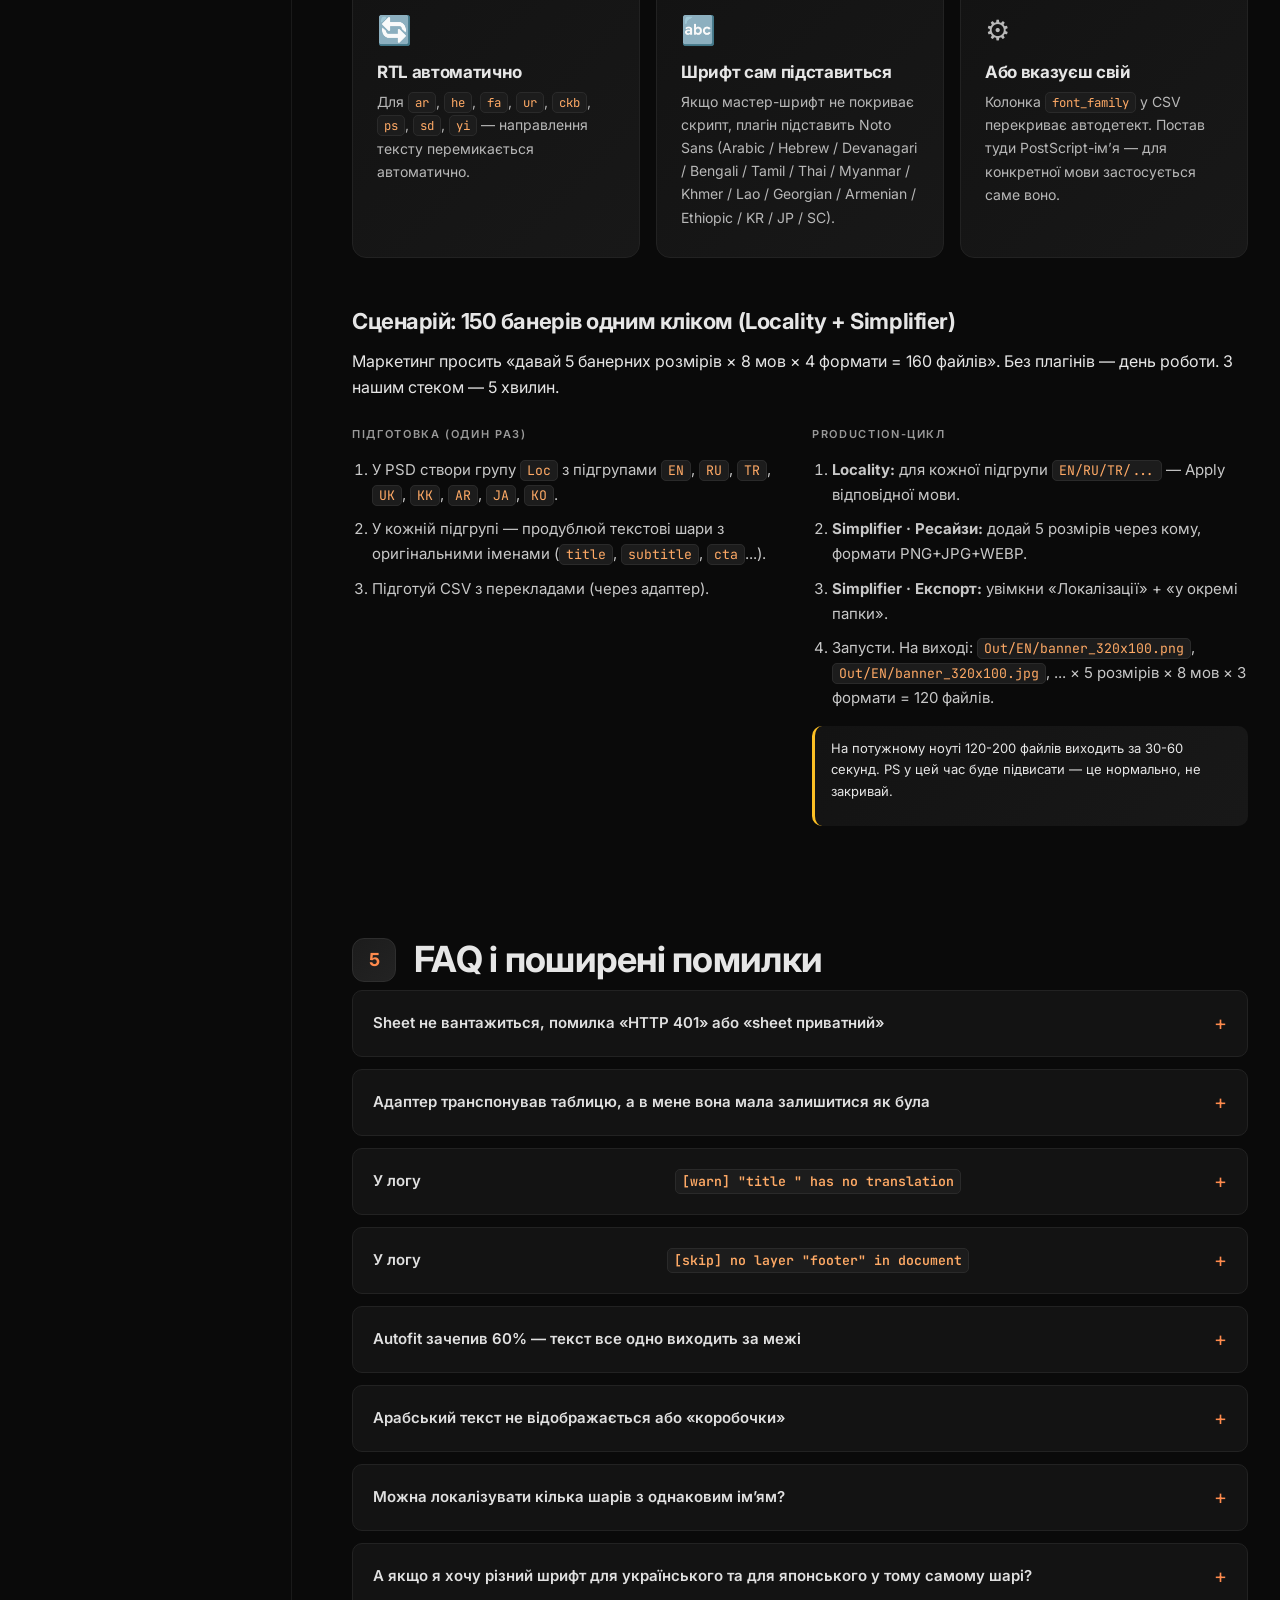
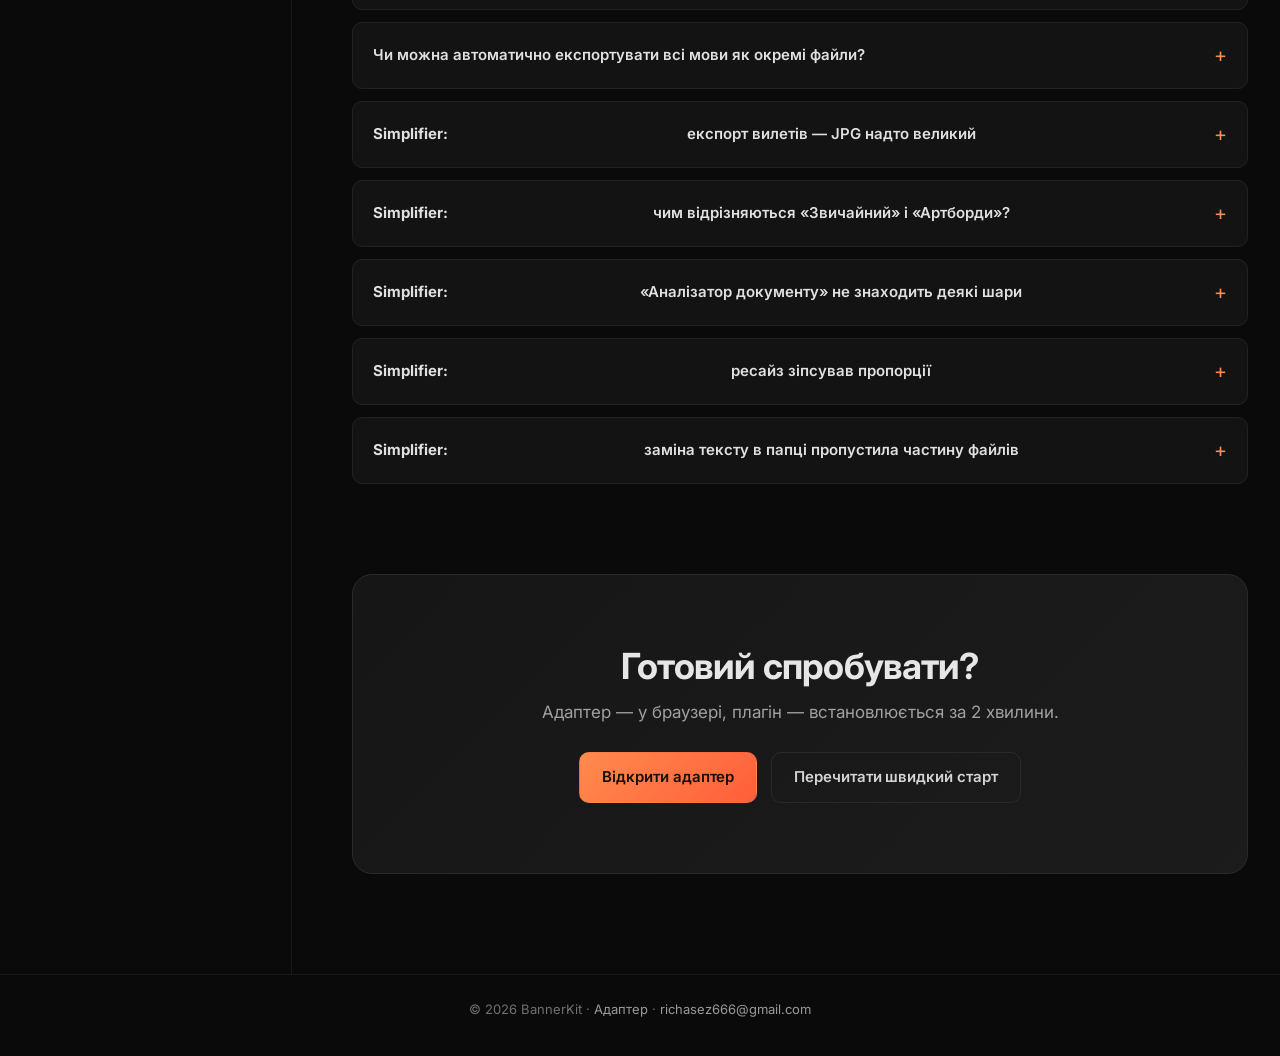
==== commit f48bdbea: "Add Simplifier plugin guide (Block 3) to docs site Simplifier is the second Photoshop plugin in the " ====
--- a/docs/index.html
+++ b/docs/index.html
@@ -54,12 +54,24 @@
         </ol>
       </li>
       <li>
+        <a href="#simplifier">Інструмент 3 — Simplifier</a>
+        <ol>
+          <li><a href="#sm-why">Що це і навіщо</a></li>
+          <li><a href="#sm-install">Установка</a></li>
+          <li><a href="#sm-export">Експорт-таб</a></li>
+          <li><a href="#sm-resize">Ресайзи-таб</a></li>
+          <li><a href="#sm-content">Контент-таб</a></li>
+          <li><a href="#sm-combo">Комбо з Locality</a></li>
+        </ol>
+      </li>
+      <li>
         <a href="#scenarios">Сценарії з життя</a>
         <ol>
           <li><a href="#s-basic">Локалізація на 8 мов</a></li>
           <li><a href="#s-match">Заміна команд (Match)</a></li>
           <li><a href="#s-dates">Дата-варіанти</a></li>
           <li><a href="#s-rtl">RTL + автошрифти</a></li>
+          <li><a href="#s-export-batch">150 банерів одним кліком</a></li>
         </ol>
       </li>
       <li><a href="#faq">FAQ і помилки</a></li>
@@ -438,8 +450,324 @@
 </section>
 
 <!-- ────────────────────────────────────────────────────── -->
+<section id="simplifier" class="block">
+  <h2><span class="block-num">3</span>Інструмент: Simplifier</h2>
+
+  <div id="sm-why" class="sub">
+    <h3>Що це і навіщо</h3>
+    <p>Поки Locality локалізує текст у одному PSD, <strong>Simplifier</strong> бере на себе все, що потім — масовий експорт, ресайзи, пакетну заміну контенту в купі файлів. Це окрема панель Photoshop з трьома вкладками:</p>
+
+    <div class="cards-3">
+      <div class="card card-feature">
+        <p class="feature-emoji">📦</p>
+        <h4>Експорт</h4>
+        <p>Один клік — і твій PSD виходить у PNG / JPG / WEBP / GIF одразу для всіх локалізацій або артбордів. JPG-оптимізація з обмеженням за розміром у КБ.</p>
+      </div>
+      <div class="card card-feature">
+        <p class="feature-emoji">📐</p>
+        <h4>Ресайзи</h4>
+        <p>Додаєш PSD-файл (або цілу папку), вказуєш список розмірів через кому — Simplifier генерує всі варіанти у PSD / PNG / JPG / WEBP.</p>
+      </div>
+      <div class="card card-feature">
+        <p class="feature-emoji">🔁</p>
+        <h4>Контент</h4>
+        <p>Правила «знайди шар X — заміни на Y» для тексту і смарт-обʼєктів. Працює з активним документом або з усіма PSD у папці.</p>
+      </div>
+    </div>
+
+    <p>Підтримує Photoshop <strong>23.0+</strong> (на одну версію старіший, ніж Locality — працює навіть на PS 2022).</p>
+  </div>
+
+  <div id="sm-install" class="sub">
+    <h3>Установка (одноразово)</h3>
+
+    <div class="download-card">
+      <div class="download-card-info">
+        <p class="download-card-tag">Завантаження</p>
+        <h4>Simplifier v1.3.0</h4>
+        <p class="download-card-desc">Готовий <code>.ccx</code> — встановлюється через Creative Cloud за один клік. Photoshop 23.0+ (Windows / macOS).</p>
+      </div>
+      <a class="btn btn-primary btn-download" href="https://drive.google.com/file/d/1HL04zlNm8rTJYMVZ423j72UKwilhQD0u/view?usp=sharing" target="_blank" rel="noopener">
+        <span class="dl-icon">↓</span>
+        Завантажити Simplifier
+      </a>
+    </div>
+
+    <ol class="steps-list">
+      <li>
+        <h4>Завантаж файл за кнопкою вище</h4>
+        <p>Drive відкриє превʼю — натисни ⤓ (Download) у правому верхньому куті, збережи <code>Simplifier_v.1.3.0.ccx</code>.</p>
+      </li>
+      <li>
+        <h4>Подвійний клік на <code>.ccx</code></h4>
+        <p>Creative Cloud Desktop запитає підтвердження → <kbd>Install</kbd>. Установка займає 5-10 секунд.</p>
+      </li>
+      <li>
+        <h4>Запусти Photoshop</h4>
+        <p>Меню <strong>Plugins → Simplifier</strong> — там зʼявиться панель. Перетягни її за дефолт в правий док або куди звик.</p>
+      </li>
+    </ol>
+  </div>
+
+  <div id="sm-export" class="sub">
+    <h3>Експорт-таб — пакетний експорт PSD</h3>
+    <p>Працює на основі <strong>уже відкритого PSD</strong> у Photoshop. Експортує його у вказані формати, по локалізаціях або по артбордах.</p>
+
+    <div class="mockup-row">
+      <div class="mockup">
+        <div class="mockup-bar">
+          <span class="dot"></span><span class="dot"></span><span class="dot"></span>
+          <p class="mockup-url">⚙ Simplifier · Export</p>
+        </div>
+        <div class="mockup-body">
+          <div class="sm-tabs">
+            <span class="sm-tab active">Експорт</span>
+            <span class="sm-tab">Ресайзи</span>
+            <span class="sm-tab">Контент</span>
+          </div>
+          <div class="sm-field">
+            <p class="sm-label">Режим експорту</p>
+            <div class="sm-segmented">
+              <span class="seg active">Звичайний</span>
+              <span class="seg">Артборди</span>
+            </div>
+          </div>
+          <div class="sm-toggle-card">
+            <div class="sm-toggle-head">
+              <span>Локалізації</span>
+              <span class="sm-switch sm-switch-on"></span>
+            </div>
+            <div class="sm-toggle-body">
+              <p class="sm-input-label">Група в PSD</p>
+              <div class="sm-input">Loc</div>
+              <p class="sm-help">Назва групи з локалізаціями: <code>Loc</code></p>
+              <label class="sm-check"><span class="sm-checkbox checked"></span>Зберігати кожну локалізацію в окрему папку</label>
+            </div>
+          </div>
+          <div class="sm-io-row">
+            <div class="sm-io-label">Папка джерело</div>
+            <div class="sm-io-path">D:\Banners\Master\</div>
+          </div>
+          <div class="sm-io-row">
+            <div class="sm-io-label">Папка експорту</div>
+            <div class="sm-io-path">D:\Banners\Out\</div>
+          </div>
+          <div class="sm-field">
+            <p class="sm-label">Формати</p>
+            <div class="sm-checks">
+              <label class="sm-check"><span class="sm-checkbox checked"></span>PNG</label>
+              <label class="sm-check"><span class="sm-checkbox checked"></span>JPG</label>
+              <label class="sm-check"><span class="sm-checkbox"></span>WEBP</label>
+              <label class="sm-check"><span class="sm-checkbox"></span>GIF</label>
+            </div>
+          </div>
+          <button class="m-btn-primary highlight-pulse" style="width: 100%; margin-top: 8px;">Запустити експорт</button>
+        </div>
+      </div>
+
+      <div class="mockup-explain">
+        <ol class="explain-list">
+          <li><strong>Режим «Звичайний»</strong> — експортує весь PSD як одне зображення для кожного формату.</li>
+          <li><strong>Режим «Артборди»</strong> — кожен артборд у документі експортується окремо. Імʼя файлу = імʼя артборда.</li>
+          <li><strong>Локалізації</strong> — якщо в PSD є група <code>Loc</code> (або інша вказана) з підгрупами (<code>EN</code>, <code>RU</code>, <code>AR</code>...), Simplifier рендерить документ N разів — по одному файлу на локалізацію, перемикаючи видимість груп.</li>
+          <li><strong>«Кожну локалізацію в окрему папку»</strong> — генерує структуру <code>Out/EN/banner.png</code>, <code>Out/RU/banner.png</code>... замість <code>banner_EN.png</code>, <code>banner_RU.png</code>.</li>
+          <li><strong>JPG-оптимізація</strong> — постав чекбокс «Оптимізувати JPG» + впиши max KB (наприклад, 350) → плагін підбере якість бінарним пошуком, щоб файл не перевищував ліміт.</li>
+          <li><strong>Префікс імені</strong> — опціонально, додає в початок назви: <code>banner</code> → <code>banner_1920x1080.png</code>.</li>
+        </ol>
+      </div>
+    </div>
+
+    <div class="callout callout-info">
+      <p class="callout-title">Структура PSD для локалізованого експорту</p>
+      <pre><code>Document
+└─ Loc                  ← група з ім'ям, вказаним у полі
+   ├─ EN  (visible)     ← кожна підгрупа = окрема локалізація
+   ├─ RU  (hidden)
+   ├─ AR  (hidden)
+   └─ ...
+└─ bg-image
+└─ logo</code></pre>
+      <p>Simplifier перемикатиме видимість підгруп <code>EN/RU/AR/...</code> по черзі і рендеритиме результат у файл. Імена локалізацій беруться з імен підгруп.</p>
+    </div>
+  </div>
+
+  <div id="sm-resize" class="sub">
+    <h3>Ресайзи-таб — пакетний ресайз</h3>
+    <p>Бере PSD-файл або всю папку PSD, генерує копії у вказаних розмірах. Зберігає в потрібному форматі.</p>
+
+    <div class="mockup-row">
+      <div class="mockup">
+        <div class="mockup-bar">
+          <span class="dot"></span><span class="dot"></span><span class="dot"></span>
+          <p class="mockup-url">⚙ Simplifier · Ресайзи</p>
+        </div>
+        <div class="mockup-body">
+          <div class="sm-tabs">
+            <span class="sm-tab">Експорт</span>
+            <span class="sm-tab active">Ресайзи</span>
+            <span class="sm-tab">Контент</span>
+          </div>
+          <div class="sm-io-row">
+            <div class="sm-io-label">Додати PSD файл</div>
+            <div class="sm-io-path">banner-master.psd</div>
+          </div>
+          <div class="sm-io-row">
+            <div class="sm-io-label">Папка експорту</div>
+            <div class="sm-io-path">D:\Banners\Resized\</div>
+          </div>
+          <div class="sm-task">
+            <span class="sm-task-name">banner-master.psd</span>
+            <div class="sm-input sm-input-inline">320x240, 728x90, 970x250, 1920x1080</div>
+          </div>
+          <div class="sm-field">
+            <p class="sm-label">Формати</p>
+            <div class="sm-checks">
+              <label class="sm-check"><span class="sm-checkbox checked"></span>PSD</label>
+              <label class="sm-check"><span class="sm-checkbox checked"></span>PNG</label>
+              <label class="sm-check"><span class="sm-checkbox"></span>JPG</label>
+              <label class="sm-check"><span class="sm-checkbox"></span>WEBP</label>
+            </div>
+          </div>
+          <button class="m-btn-primary" style="width: 100%; margin-top: 8px;">Запустити ресайз</button>
+        </div>
+      </div>
+
+      <div class="mockup-explain">
+        <ol class="explain-list">
+          <li><strong>Додати PSD файл</strong> — один документ. <strong>Додати папку</strong> — Simplifier пройдеться по всіх PSD у папці і застосує ресайзи до кожного.</li>
+          <li><strong>Список розмірів</strong> — через кому: <code>800x600, 1920x1080, 320x100</code>. На кожен розмір генерується свій файл.</li>
+          <li><strong>PSD-формат</strong> — зберігає копію .psd для подальшого редагування. <strong>PNG/JPG/WEBP</strong> — растери для діплою.</li>
+          <li>Файли іменуються автоматично: <code>banner-master_1920x1080.png</code>, <code>banner-master_800x600.jpg</code>...</li>
+        </ol>
+        <div class="callout callout-warn callout-mini">
+          <p>Ресайз — це <strong>трансформація</strong>, не canvas-crop. Якщо пропорції різні (наприклад, 1920×1080 → 320×100), вміст може спотворитись. Перевір превʼю перш ніж генерувати десятки розмірів.</p>
+        </div>
+      </div>
+    </div>
+  </div>
+
+  <div id="sm-content" class="sub">
+    <h3>Контент-таб — заміна тексту і смарт-обʼєктів</h3>
+    <p>Найпотужніша частина Simplifier. Описуєш «правила»: «знайди шар з імʼям <em>title</em> — заміни текст на <em>X</em>», «знайди смарт-обʼєкт <em>hero-img</em> — підстав <em>banner-bg-v2.png</em>». Застосовує правила до активного PSD або до всіх PSD у папці.</p>
+
+    <div class="mockup-row">
+      <div class="mockup">
+        <div class="mockup-bar">
+          <span class="dot"></span><span class="dot"></span><span class="dot"></span>
+          <p class="mockup-url">⚙ Simplifier · Контент</p>
+        </div>
+        <div class="mockup-body">
+          <div class="sm-tabs">
+            <span class="sm-tab">Експорт</span>
+            <span class="sm-tab">Ресайзи</span>
+            <span class="sm-tab active">Контент</span>
+          </div>
+          <div class="sm-field">
+            <p class="sm-label">Режим роботи</p>
+            <div class="sm-segmented">
+              <span class="seg active">Активний документ</span>
+              <span class="seg">Папка з PSD</span>
+            </div>
+          </div>
+          <div class="sm-btn-row">
+            <button class="sm-btn-sec">Аналізатор документу</button>
+            <button class="sm-btn-sec">Очистити правила</button>
+          </div>
+          <div class="sm-toggle-card">
+            <div class="sm-toggle-head">
+              <span>Текстові шари</span>
+              <span class="sm-switch sm-switch-on"></span>
+            </div>
+            <div class="sm-toggle-body">
+              <div class="sm-rule">
+                <span class="sm-rule-label">title</span>
+                <span class="sm-rule-arrow">→</span>
+                <div class="sm-input sm-input-inline">May Heat is here!</div>
+              </div>
+              <div class="sm-rule">
+                <span class="sm-rule-label">cta</span>
+                <span class="sm-rule-arrow">→</span>
+                <div class="sm-input sm-input-inline">Play now</div>
+              </div>
+              <button class="sm-btn-sec sm-btn-add">+ Додати правило</button>
+            </div>
+          </div>
+          <div class="sm-toggle-card">
+            <div class="sm-toggle-head">
+              <span>Смарт-обʼєкти</span>
+              <span class="sm-switch sm-switch-on"></span>
+            </div>
+            <div class="sm-toggle-body">
+              <div class="sm-rule">
+                <span class="sm-rule-label">hero-bg</span>
+                <span class="sm-rule-arrow">→</span>
+                <div class="sm-input sm-input-inline">spring-2026.png</div>
+              </div>
+              <button class="sm-btn-sec sm-btn-add">+ Додати правило</button>
+            </div>
+          </div>
+          <label class="sm-check"><span class="sm-checkbox checked"></span>Зберігати і закривати PSD</label>
+          <button class="m-btn-primary" style="width: 100%; margin-top: 12px;">Запустити заміну</button>
+        </div>
+      </div>
+
+      <div class="mockup-explain">
+        <ol class="explain-list">
+          <li><strong>Аналізатор документу</strong> — натиск кнопки → Simplifier обходить активний PSD і пропонує готові правила для кожного текстового шару й смарт-обʼєкта, які знайде. Економить хвилини на ручному введенні.</li>
+          <li><strong>Текстові правила</strong> — імʼя шару → новий текст. Якщо шар у згорнутій групі, теж знайдеться (рекурсивно).</li>
+          <li><strong>Смарт-обʼєкти</strong> — імʼя шару → шлях до файлу, який треба підставити. Smart-object буде замінено зі збереженням transform.</li>
+          <li><strong>Режим «Папка з PSD»</strong> — застосовує правила до КОЖНОГО PSD у вибраній папці. Корисно для «оновити всі баннери, що зробив минулого тижня».</li>
+          <li><strong>«Зберігати і закривати PSD»</strong> — після застосування зберігає файл (Cmd/Ctrl+S) і закриває. Без галочки — лишає в PS для перегляду.</li>
+        </ol>
+      </div>
+    </div>
+  </div>
+
+  <div id="sm-combo" class="sub">
+    <h3>Комбо з Locality — повний пайплайн</h3>
+    <p>Найпотужніший сценарій. Locality локалізує текст всередині PSD, Simplifier експортує всі мови по папках:</p>
+
+    <div class="qs-diagram">
+      <div class="qs-stage">
+        <div class="stage-icon">📊</div>
+        <p>CSV</p>
+      </div>
+      <div class="qs-arrow">→</div>
+      <div class="qs-stage">
+        <div class="stage-icon">🌐</div>
+        <p>Locality</p>
+      </div>
+      <div class="qs-arrow">→</div>
+      <div class="qs-stage">
+        <div class="stage-icon">🎨</div>
+        <p>PSD з Loc-групою</p>
+      </div>
+      <div class="qs-arrow">→</div>
+      <div class="qs-stage">
+        <div class="stage-icon">📦</div>
+        <p>Simplifier</p>
+      </div>
+      <div class="qs-arrow">→</div>
+      <div class="qs-stage stage-end">
+        <div class="stage-icon">✨</div>
+        <p>N×M файлів</p>
+      </div>
+    </div>
+
+    <ol class="explain-list">
+      <li>У PSD створи групу <code>Loc</code> з підгрупами <code>EN</code>, <code>RU</code>, <code>AR</code>, ... — у кожній продублюй текстові шари з тими ж іменами (<code>title</code>, <code>cta</code>...).</li>
+      <li>У <strong>Locality</strong>: Refresh CSV → для кожної локалізації — Apply (тексти впишуться у відповідну підгрупу).</li>
+      <li>У <strong>Simplifier</strong>, таб Експорт: режим «Звичайний», увімкни «Локалізації», вкажи групу <code>Loc</code>, постав чек «у окремі папки» → Run.</li>
+      <li>На виході: <code>Out/EN/banner.png</code>, <code>Out/RU/banner.png</code>, <code>Out/AR/banner.png</code> — для всіх локалей одним кліком.</li>
+      <li>Якщо потрібно ще й декілька розмірів — переходь у таб Ресайзи Simplifier і там укажи розміри. Усе ×4 формати ×8 мов = десятки файлів за один прогон.</li>
+    </ol>
+  </div>
+
+</section>
+
+<!-- ────────────────────────────────────────────────────── -->
 <section id="scenarios" class="block">
-  <h2><span class="block-num">3</span>Сценарії з життя</h2>
+  <h2><span class="block-num">4</span>Сценарії з життя</h2>
 
   <div id="s-basic" class="sub">
     <h3>Сценарій: локалізація банера на 8 мов</h3>
@@ -535,11 +863,39 @@
     </div>
   </div>
 
+  <div id="s-export-batch" class="sub">
+    <h3>Сценарій: 150 банерів одним кліком (Locality + Simplifier)</h3>
+    <p>Маркетинг просить «давай 5 банерних розмірів × 8 мов × 4 формати = 160 файлів». Без плагінів — день роботи. З нашим стеком — 5 хвилин.</p>
+
+    <div class="scenario-grid">
+      <div class="scenario-flow">
+        <p class="scenario-label">Підготовка (один раз)</p>
+        <ol class="explain-list">
+          <li>У PSD створи групу <code>Loc</code> з підгрупами <code>EN</code>, <code>RU</code>, <code>TR</code>, <code>UK</code>, <code>KK</code>, <code>AR</code>, <code>JA</code>, <code>KO</code>.</li>
+          <li>У кожній підгрупі — продублюй текстові шари з оригінальними іменами (<code>title</code>, <code>subtitle</code>, <code>cta</code>...).</li>
+          <li>Підготуй CSV з перекладами (через адаптер).</li>
+        </ol>
+      </div>
+      <div class="scenario-flow">
+        <p class="scenario-label">Production-цикл</p>
+        <ol class="explain-list">
+          <li><strong>Locality:</strong> для кожної підгрупи <code>EN/RU/TR/...</code> — Apply відповідної мови.</li>
+          <li><strong>Simplifier · Ресайзи:</strong> додай 5 розмірів через кому, формати PNG+JPG+WEBP.</li>
+          <li><strong>Simplifier · Експорт:</strong> увімкни «Локалізації» + «у окремі папки».</li>
+          <li>Запусти. На виході: <code>Out/EN/banner_320x100.png</code>, <code>Out/EN/banner_320x100.jpg</code>, ... × 5 розмірів × 8 мов × 3 формати = 120 файлів.</li>
+        </ol>
+        <div class="callout callout-warn callout-mini">
+          <p>На потужному ноуті 120-200 файлів виходить за 30-60 секунд. PS у цей час буде підвисати — це нормально, не закривай.</p>
+        </div>
+      </div>
+    </div>
+  </div>
+
 </section>
 
 <!-- ────────────────────────────────────────────────────── -->
 <section id="faq" class="block">
-  <h2><span class="block-num">4</span>FAQ і поширені помилки</h2>
+  <h2><span class="block-num">5</span>FAQ і поширені помилки</h2>
 
   <details class="faq">
     <summary>Sheet не вантажиться, помилка «HTTP 401» або «sheet приватний»</summary>
@@ -583,7 +939,32 @@
 
   <details class="faq">
     <summary>Чи можна автоматично експортувати всі мови як окремі файли?</summary>
-    <p>Roadmap, ще не реалізовано. Зараз: Apply → Save As → повторити. У наступних версіях буде кнопка «Export all languages» — згенерує по PSD/PNG для кожної мови за одну транзакцію.</p>
+    <p>Так — для цього є <strong>Simplifier</strong> (Інструмент 3). У Locality робиш Apply для кожної мови у відповідну підгрупу <code>Loc/EN/</code>, <code>Loc/RU/</code>, ... — потім у Simplifier вмикаєш «Локалізації» + «у окремі папки» і отримуєш одним кліком всі файли.</p>
+  </details>
+
+  <details class="faq">
+    <summary><strong>Simplifier:</strong> експорт вилетів — JPG надто великий</summary>
+    <p>Постав чек «Оптимізувати JPG» + впиши max KB (наприклад, 350). Simplifier зробить бінарний пошук якості — підбере найвищу, де файл влізає у ліміт. Якщо ліміт надто жорсткий — спробуй збільшити (наприклад, 500 КБ для великих банерів).</p>
+  </details>
+
+  <details class="faq">
+    <summary><strong>Simplifier:</strong> чим відрізняються «Звичайний» і «Артборди»?</summary>
+    <p><strong>Звичайний</strong> — увесь PSD = одне зображення на формат. Підходить коли в документі одна композиція. <strong>Артборди</strong> — кожен артборд експортується окремим файлом, ім'я файлу береться з імені артборда. Підходить коли в одному документі лежать 5-10 банер-розмірів як артборди.</p>
+  </details>
+
+  <details class="faq">
+    <summary><strong>Simplifier:</strong> «Аналізатор документу» не знаходить деякі шари</summary>
+    <p>Перевір, що шари НЕ заблоковані (lock icon у панелі Layers) і НЕ приховані. Аналізатор працює тільки з видимими, активними шарами. Якщо шар у згорнутій групі — це ок, його знайде. Якщо шар «всередині» смарт-обʼєкта — нема, треба зайти у смарт окремо.</p>
+  </details>
+
+  <details class="faq">
+    <summary><strong>Simplifier:</strong> ресайз зіпсував пропорції</summary>
+    <p>Ресайз — це не canvas-crop, а transform. Якщо вихідний PSD 1920×1080 і ти кажеш 320×100 — зображення стиснеться вертикально, бо пропорції різні. Спочатку зроби в PSD кілька версій з правильними пропорціями (через артборди), потім ресайзь кожну окремо в межах її пропорції.</p>
+  </details>
+
+  <details class="faq">
+    <summary><strong>Simplifier:</strong> заміна тексту в папці пропустила частину файлів</summary>
+    <p>Перевір лог — там покаже, які PSD пропущені і чому. Найчастіше: 1) шар з потрібним іменем не знайдено (помилка набору); 2) PSD замкнений на запис у файловій системі; 3) формат файлу не .psd (.psb треба відкривати окремо). Перейменуй шари до однакового стандарту через Аналізатор.</p>
   </details>
 
 </section>
--- a/docs/style.css
+++ b/docs/style.css
@@ -773,6 +773,261 @@
   color: #ddd !important;
 }
 
+/* === Simplifier plugin mockup ================================ */
+.sm-tabs {
+  display: flex;
+  gap: 0;
+  background: #0c0c0c;
+  border-radius: 8px;
+  padding: 3px;
+  margin-bottom: 16px;
+  border: 1px solid #232323;
+}
+.sm-tab {
+  flex: 1;
+  text-align: center;
+  padding: 7px 10px;
+  font-size: 12px;
+  color: #888;
+  border-radius: 6px;
+  cursor: pointer;
+  transition: all 0.15s;
+}
+.sm-tab.active {
+  background: linear-gradient(135deg, #232323, #1c1c1c);
+  color: #fff;
+  box-shadow: 0 1px 0 #2e2e2e inset;
+}
+.sm-field { margin-bottom: 14px; }
+.sm-label {
+  margin: 0 0 6px;
+  font-size: 11px;
+  color: #999;
+  text-transform: uppercase;
+  letter-spacing: 0.08em;
+  font-weight: 600;
+}
+.sm-input-label {
+  margin: 0 0 4px;
+  font-size: 11px;
+  color: #888;
+}
+.sm-input {
+  background: #0d0d0d;
+  border: 1px solid #2a2a2a;
+  border-radius: 6px;
+  padding: 7px 10px;
+  font-family: "JetBrains Mono", monospace;
+  font-size: 11px;
+  color: #ffaa66;
+  margin-bottom: 6px;
+}
+.sm-input-inline {
+  flex: 1;
+  margin: 0;
+  padding: 5px 8px;
+  font-size: 11px;
+}
+.sm-help {
+  margin: 0;
+  font-size: 11px;
+  color: #777;
+}
+.sm-segmented {
+  display: flex;
+  gap: 0;
+  background: #0c0c0c;
+  border: 1px solid #232323;
+  border-radius: 6px;
+  padding: 2px;
+}
+.sm-segmented .seg {
+  flex: 1;
+  text-align: center;
+  padding: 6px 10px;
+  font-size: 11px;
+  color: #999;
+  border-radius: 4px;
+  cursor: pointer;
+}
+.sm-segmented .seg.active {
+  background: #232323;
+  color: #fff;
+}
+.sm-toggle-card {
+  background: #121212;
+  border: 1px solid #1f1f1f;
+  border-radius: 8px;
+  padding: 12px 14px;
+  margin-bottom: 12px;
+}
+.sm-toggle-head {
+  display: flex;
+  align-items: center;
+  justify-content: space-between;
+  font-size: 13px;
+  color: #ddd;
+  font-weight: 500;
+}
+.sm-toggle-body {
+  margin-top: 10px;
+  padding-top: 10px;
+  border-top: 1px solid #1f1f1f;
+}
+.sm-switch {
+  width: 32px;
+  height: 18px;
+  background: #2a2a2a;
+  border-radius: 999px;
+  position: relative;
+  display: inline-block;
+  transition: background 0.2s;
+}
+.sm-switch::after {
+  content: "";
+  position: absolute;
+  top: 2px;
+  left: 2px;
+  width: 14px;
+  height: 14px;
+  background: #888;
+  border-radius: 50%;
+  transition: all 0.2s;
+}
+.sm-switch-on { background: linear-gradient(135deg, #ff8b4d, #ff5e3a); }
+.sm-switch-on::after { left: 16px; background: #fff; }
+
+.sm-io-row {
+  display: flex;
+  align-items: center;
+  justify-content: space-between;
+  padding: 10px 12px;
+  background: #0d0d0d;
+  border: 1px solid #232323;
+  border-radius: 6px;
+  margin-bottom: 8px;
+  gap: 14px;
+}
+.sm-io-label {
+  font-size: 10px;
+  color: #888;
+  text-transform: uppercase;
+  letter-spacing: 0.08em;
+  flex-shrink: 0;
+}
+.sm-io-path {
+  font-family: "JetBrains Mono", monospace;
+  font-size: 11px;
+  color: #c0c0c0;
+  text-align: right;
+  overflow: hidden;
+  text-overflow: ellipsis;
+  white-space: nowrap;
+}
+
+.sm-checks {
+  display: flex;
+  gap: 14px;
+  flex-wrap: wrap;
+}
+.sm-check {
+  display: inline-flex;
+  align-items: center;
+  gap: 6px;
+  font-size: 12px;
+  color: #c0c0c0;
+  cursor: pointer;
+}
+.sm-checkbox {
+  width: 14px;
+  height: 14px;
+  border: 1px solid #444;
+  border-radius: 3px;
+  display: inline-block;
+  flex-shrink: 0;
+  background: #0d0d0d;
+}
+.sm-checkbox.checked {
+  background: linear-gradient(135deg, #ff8b4d, #ff5e3a);
+  border-color: #ff8b4d;
+  position: relative;
+}
+.sm-checkbox.checked::after {
+  content: "✓";
+  position: absolute;
+  top: -2px;
+  left: 2px;
+  font-size: 11px;
+  color: #1a0d05;
+  font-weight: 700;
+}
+
+.sm-btn-row {
+  display: flex;
+  gap: 8px;
+  margin-bottom: 14px;
+}
+.sm-btn-sec {
+  padding: 6px 12px;
+  background: #232323;
+  border: 1px solid #333;
+  border-radius: 5px;
+  color: #d4d4d4;
+  font-size: 11px;
+  cursor: pointer;
+  flex: 1;
+  font-family: inherit;
+}
+.sm-btn-sec:hover { background: #2a2a2a; }
+.sm-btn-add {
+  margin-top: 8px;
+  flex: 0;
+  align-self: flex-start;
+}
+
+.sm-rule {
+  display: flex;
+  align-items: center;
+  gap: 10px;
+  padding: 6px 0;
+  border-bottom: 1px dashed #1f1f1f;
+}
+.sm-rule:last-of-type { border-bottom: 0; }
+.sm-rule-label {
+  font-family: "JetBrains Mono", monospace;
+  font-size: 11px;
+  color: #ffaa66;
+  background: #1c1c1c;
+  border: 1px solid #2a2a2a;
+  padding: 3px 8px;
+  border-radius: 4px;
+  flex-shrink: 0;
+  min-width: 64px;
+  text-align: center;
+}
+.sm-rule-arrow {
+  color: #555;
+  font-size: 12px;
+  flex-shrink: 0;
+}
+
+.sm-task {
+  display: flex;
+  align-items: center;
+  gap: 12px;
+  padding: 10px 12px;
+  background: #121212;
+  border: 1px solid #1f1f1f;
+  border-radius: 6px;
+  margin-bottom: 8px;
+}
+.sm-task-name {
+  font-family: "JetBrains Mono", monospace;
+  font-size: 11px;
+  color: #ddd;
+  flex-shrink: 0;
+}
+
 /* === PS plugin mockup ======================================== */
 .ps-mockup {
   background: #1c1c1c;
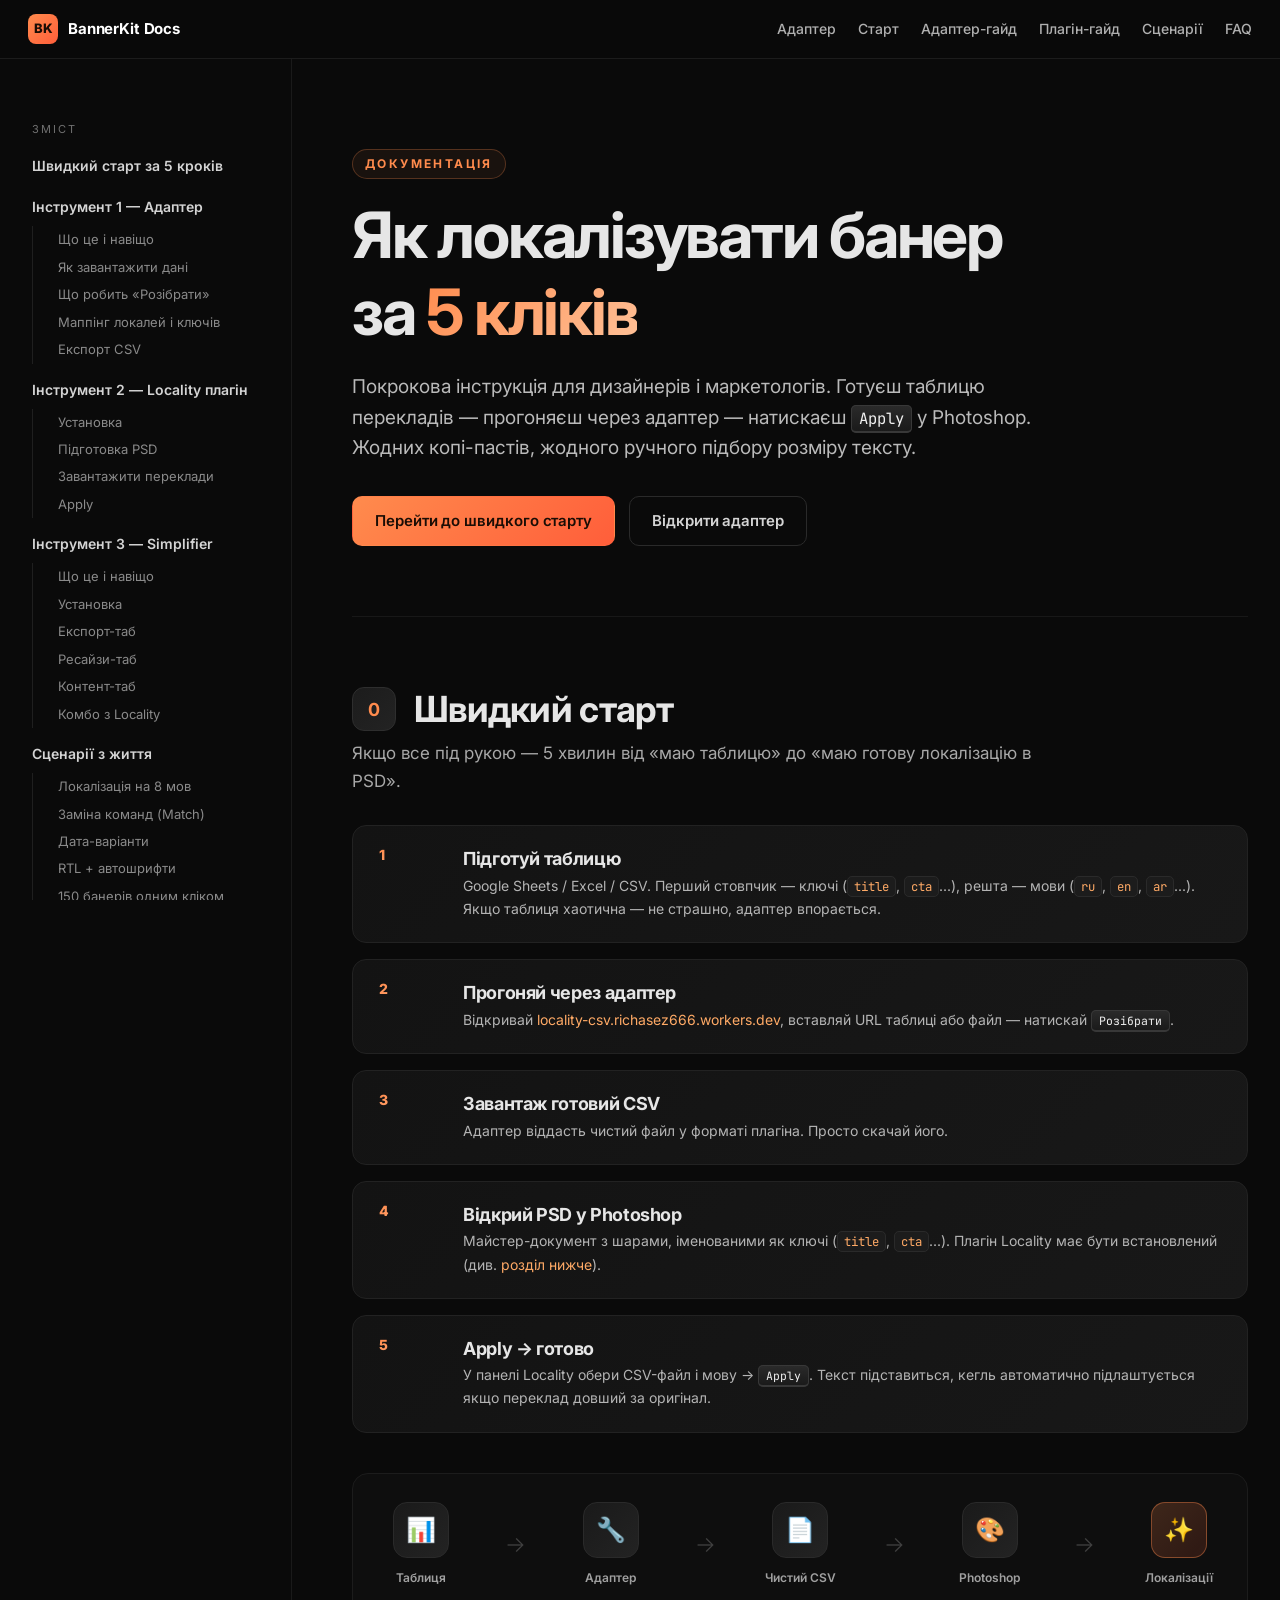
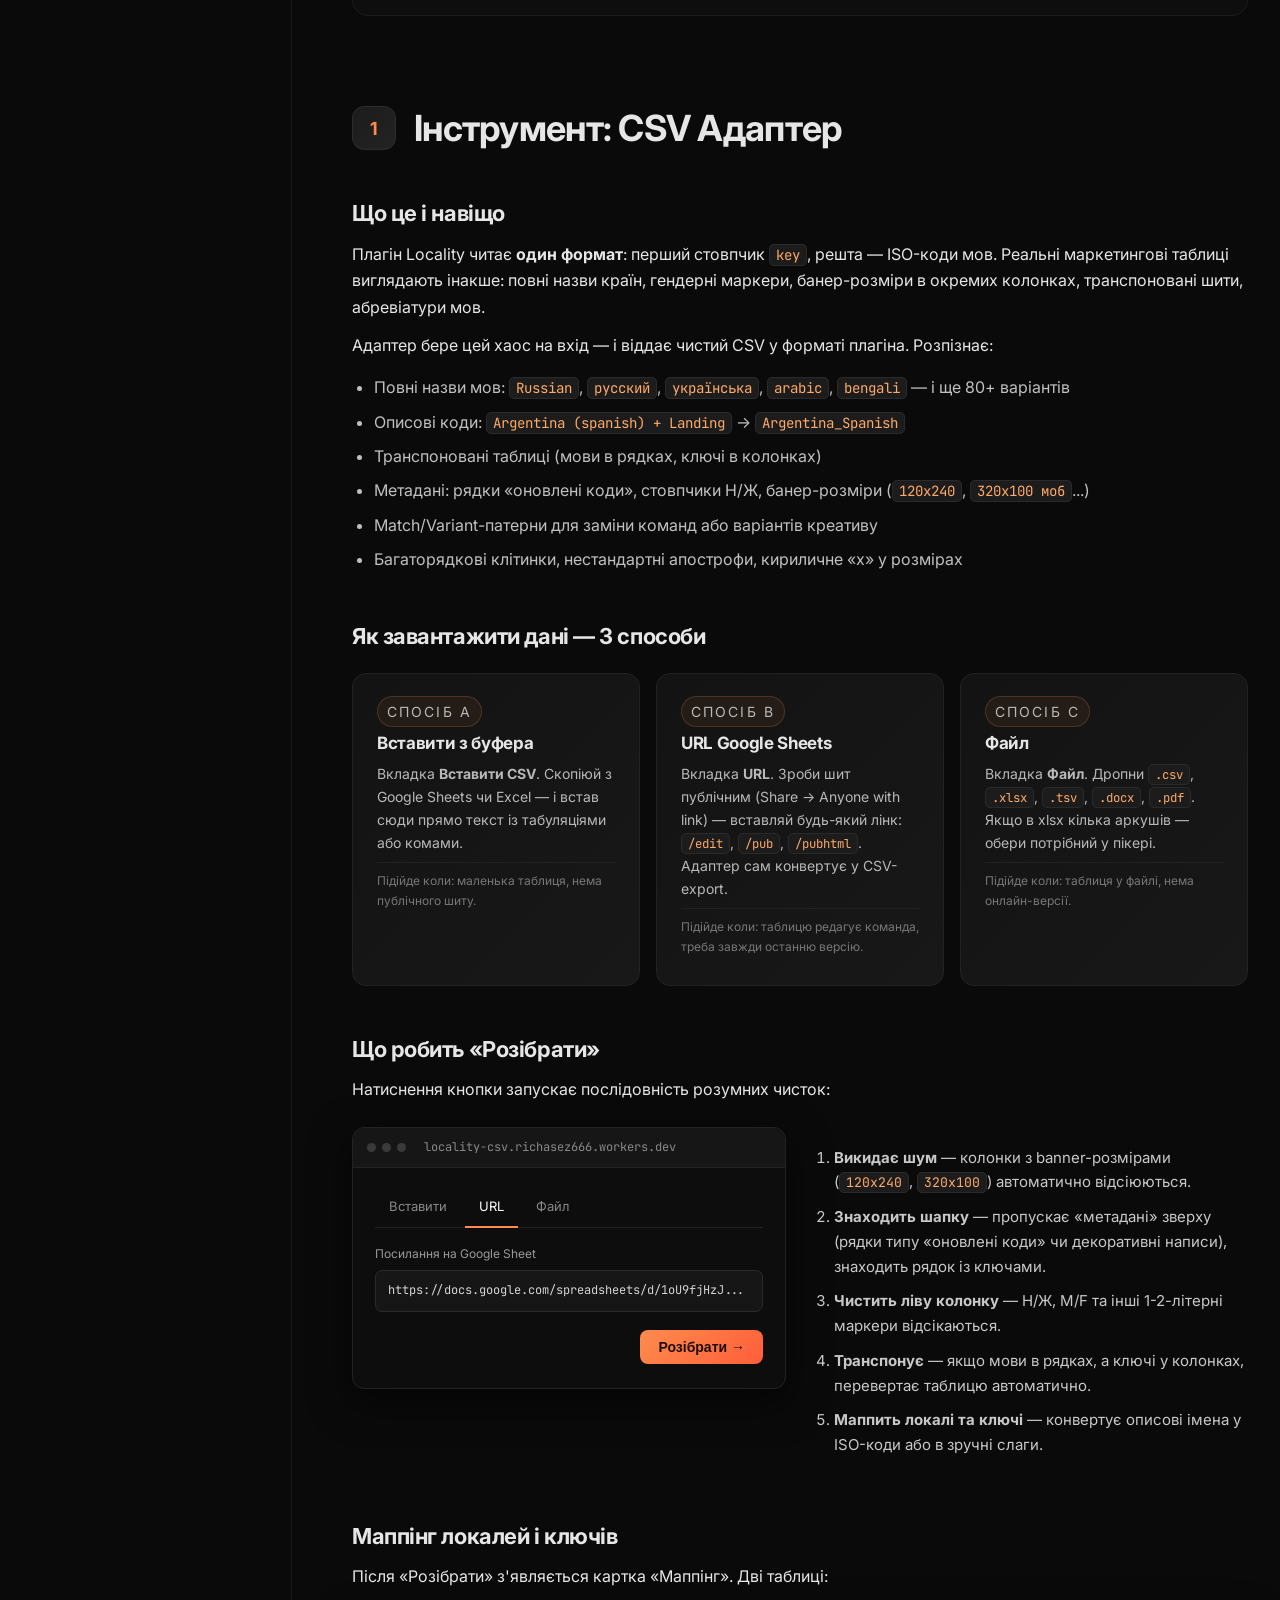
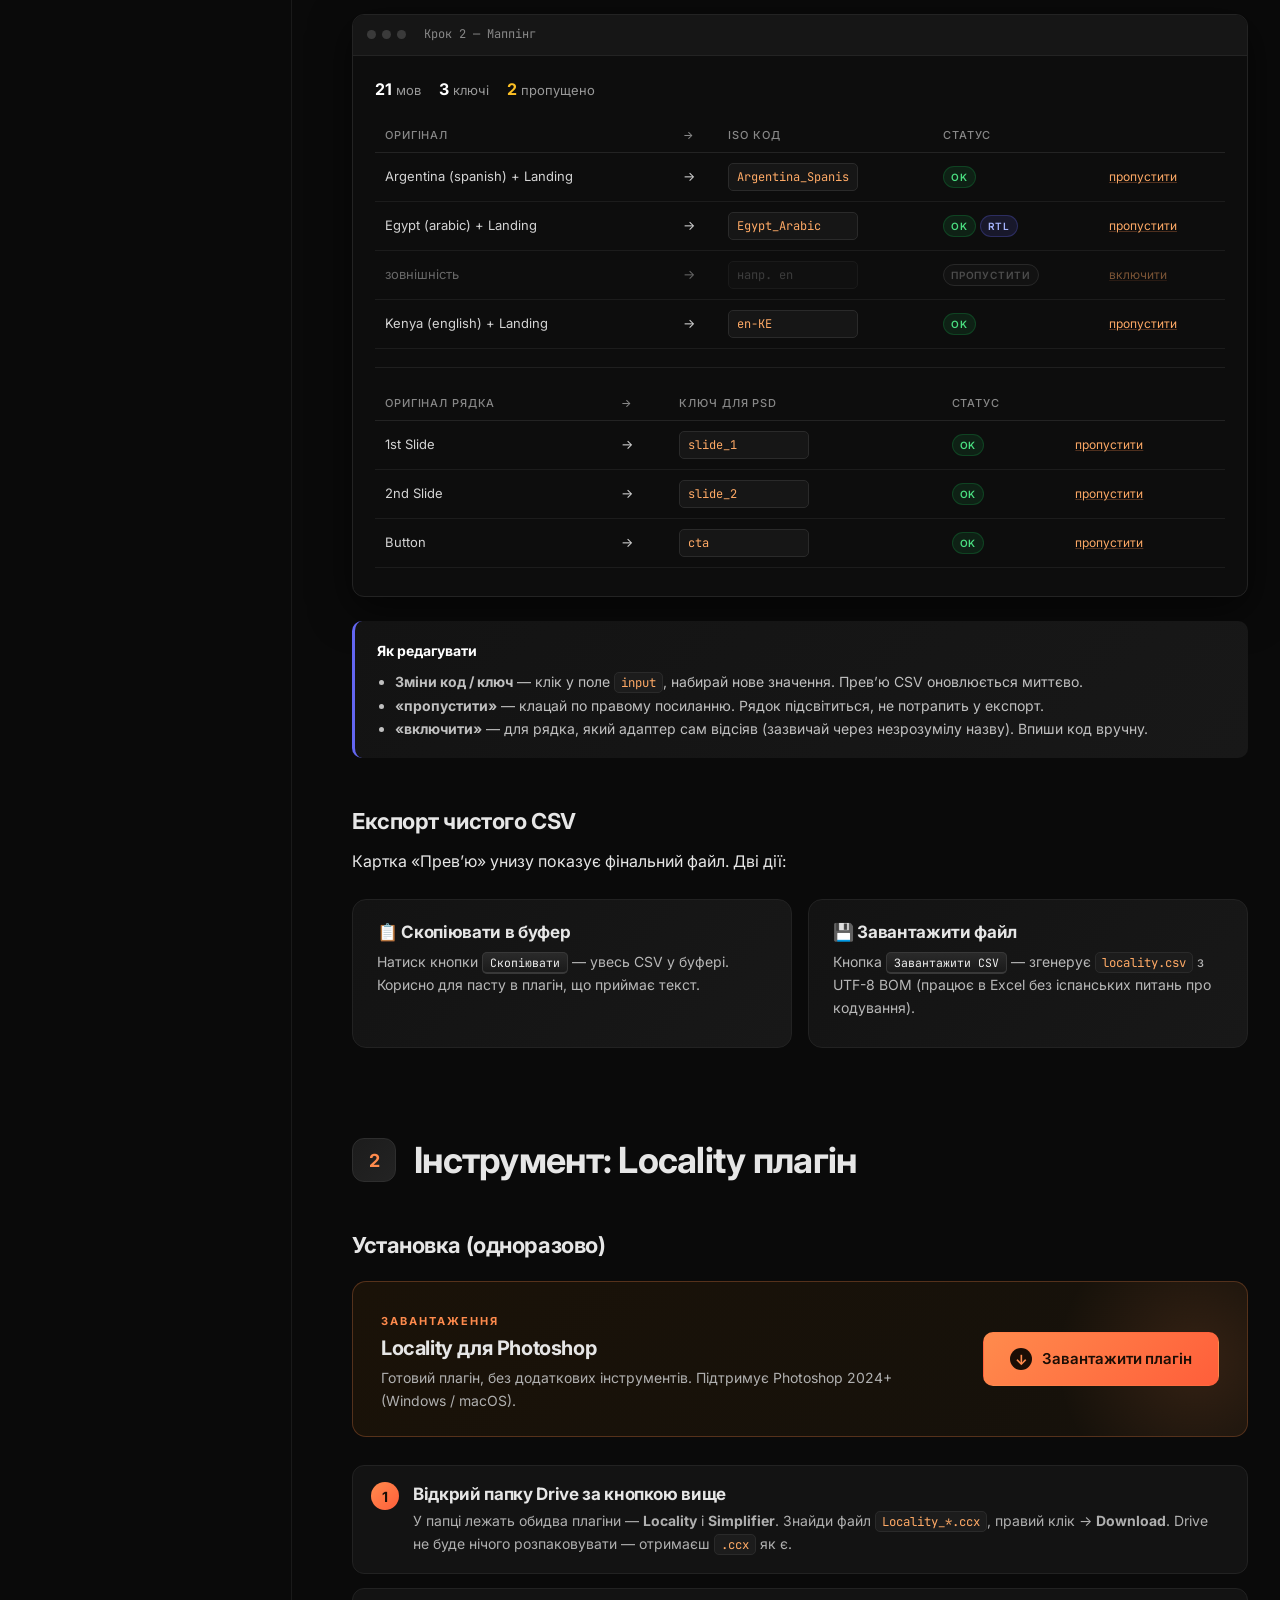
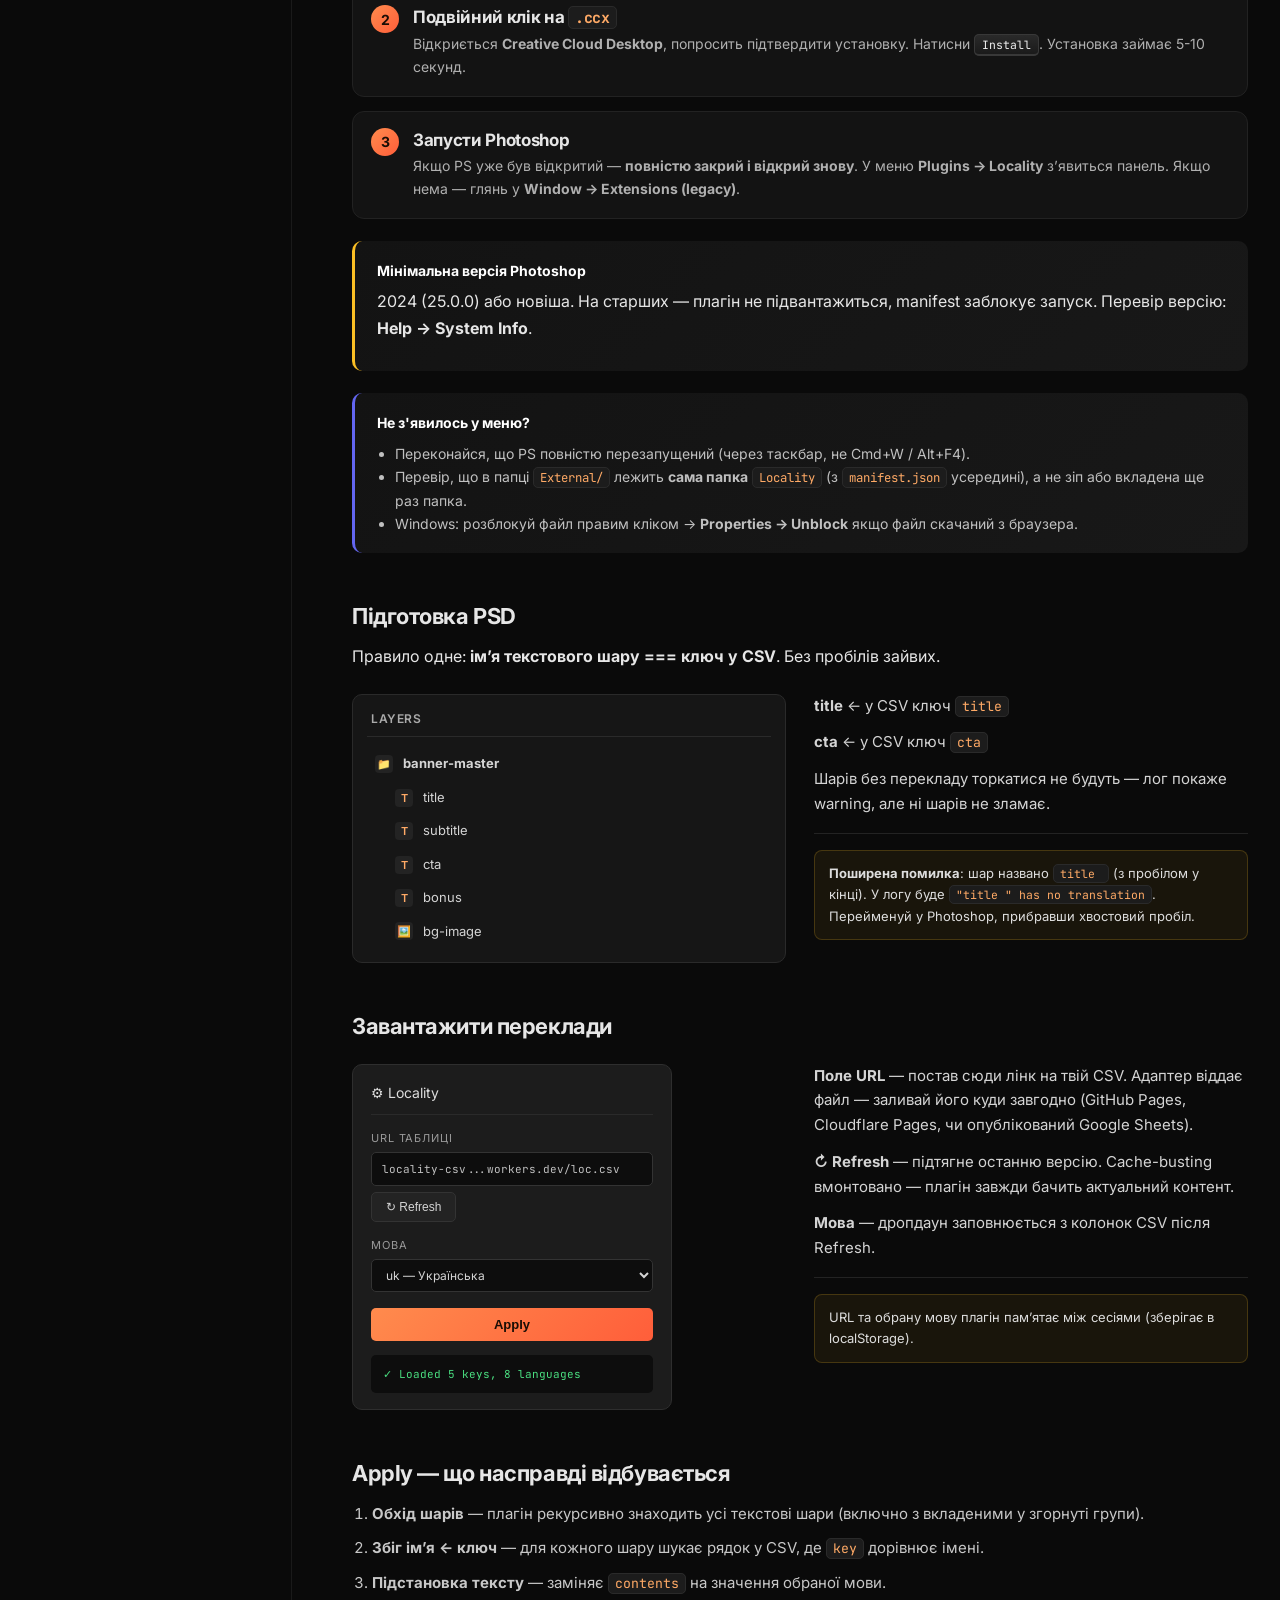
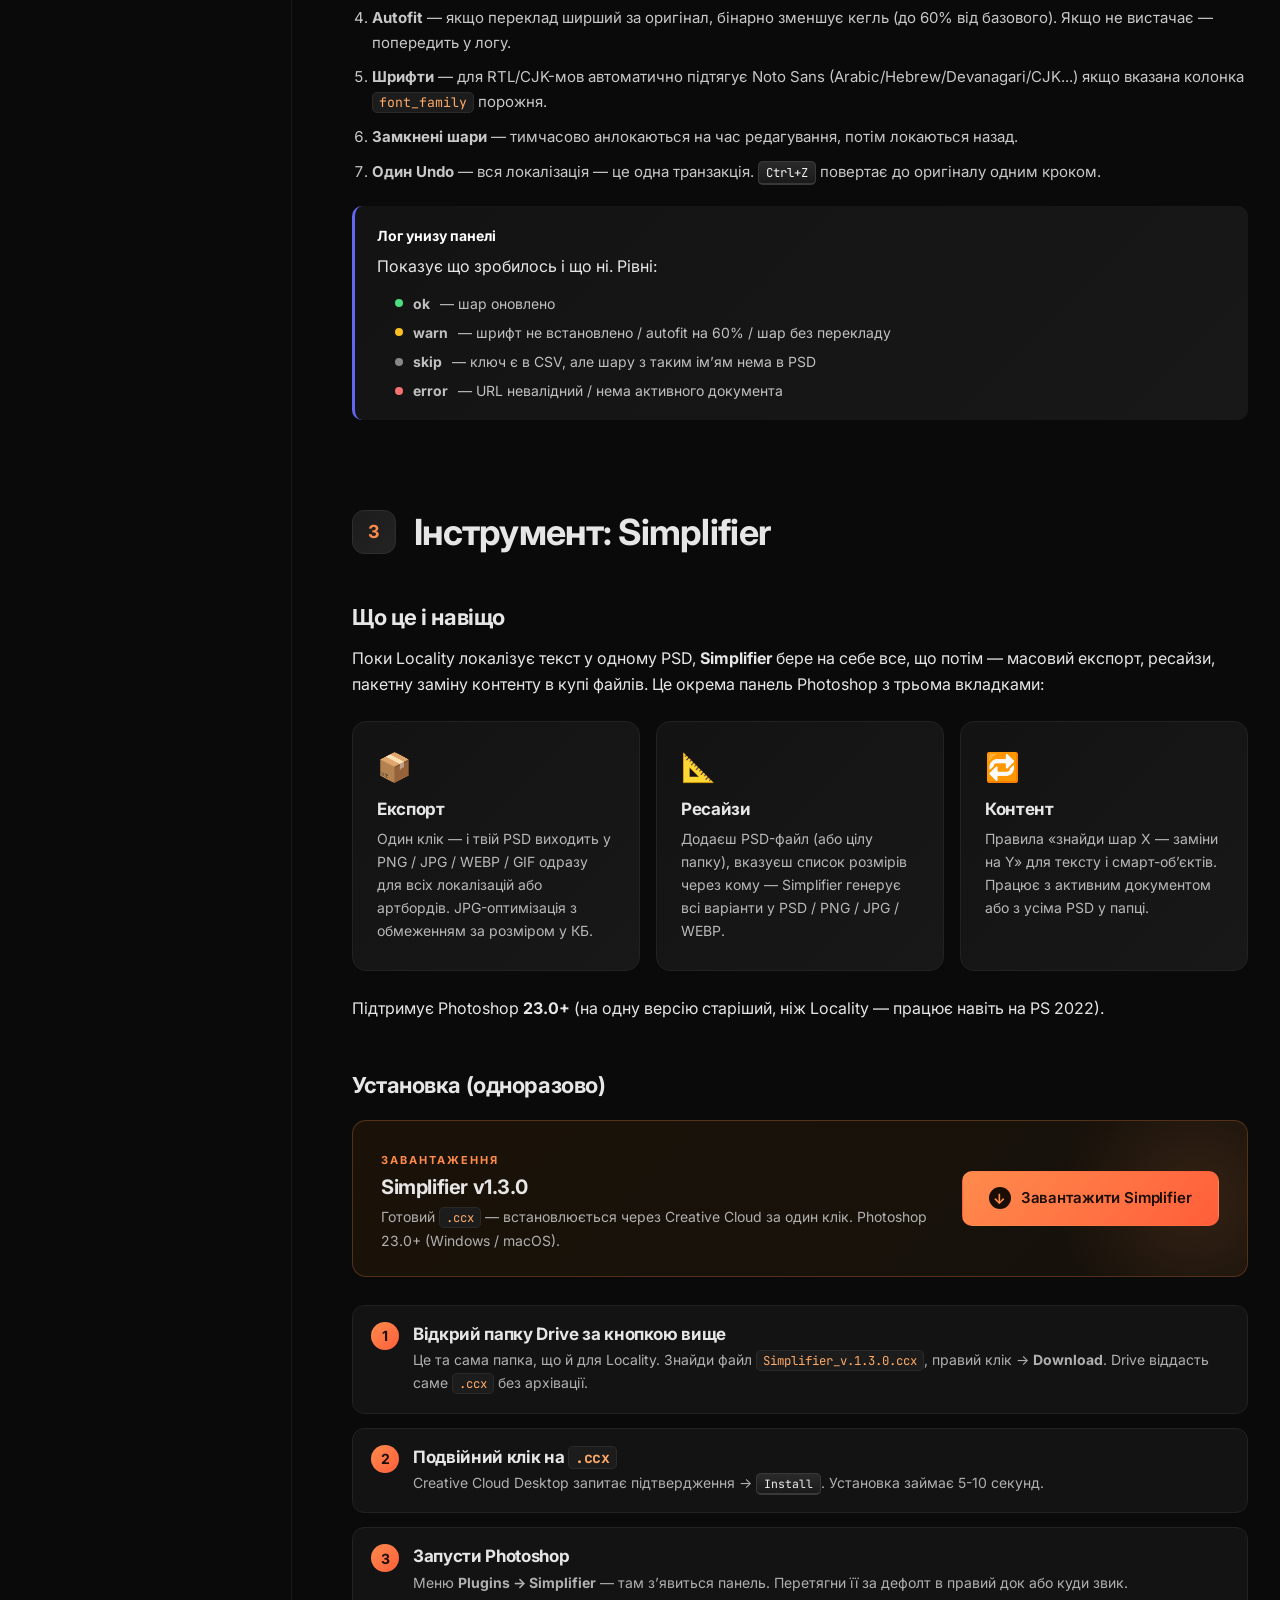
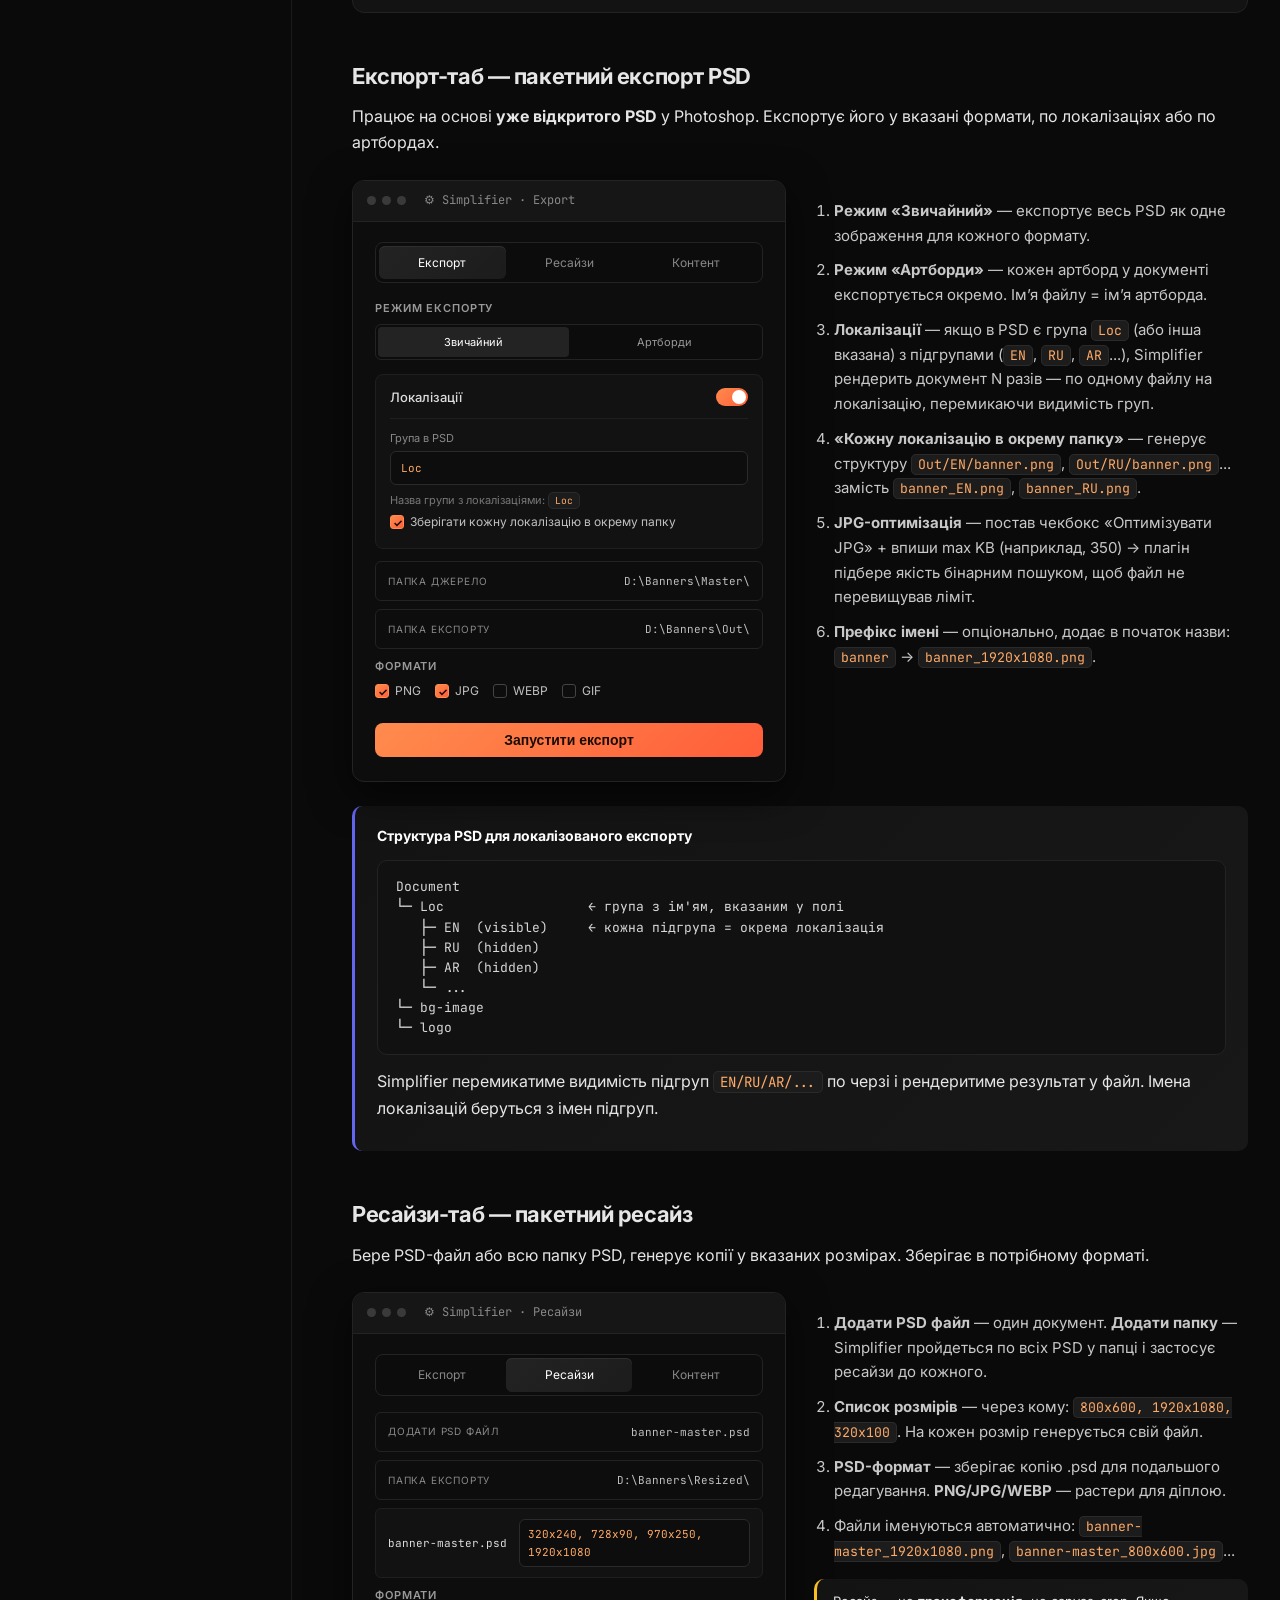
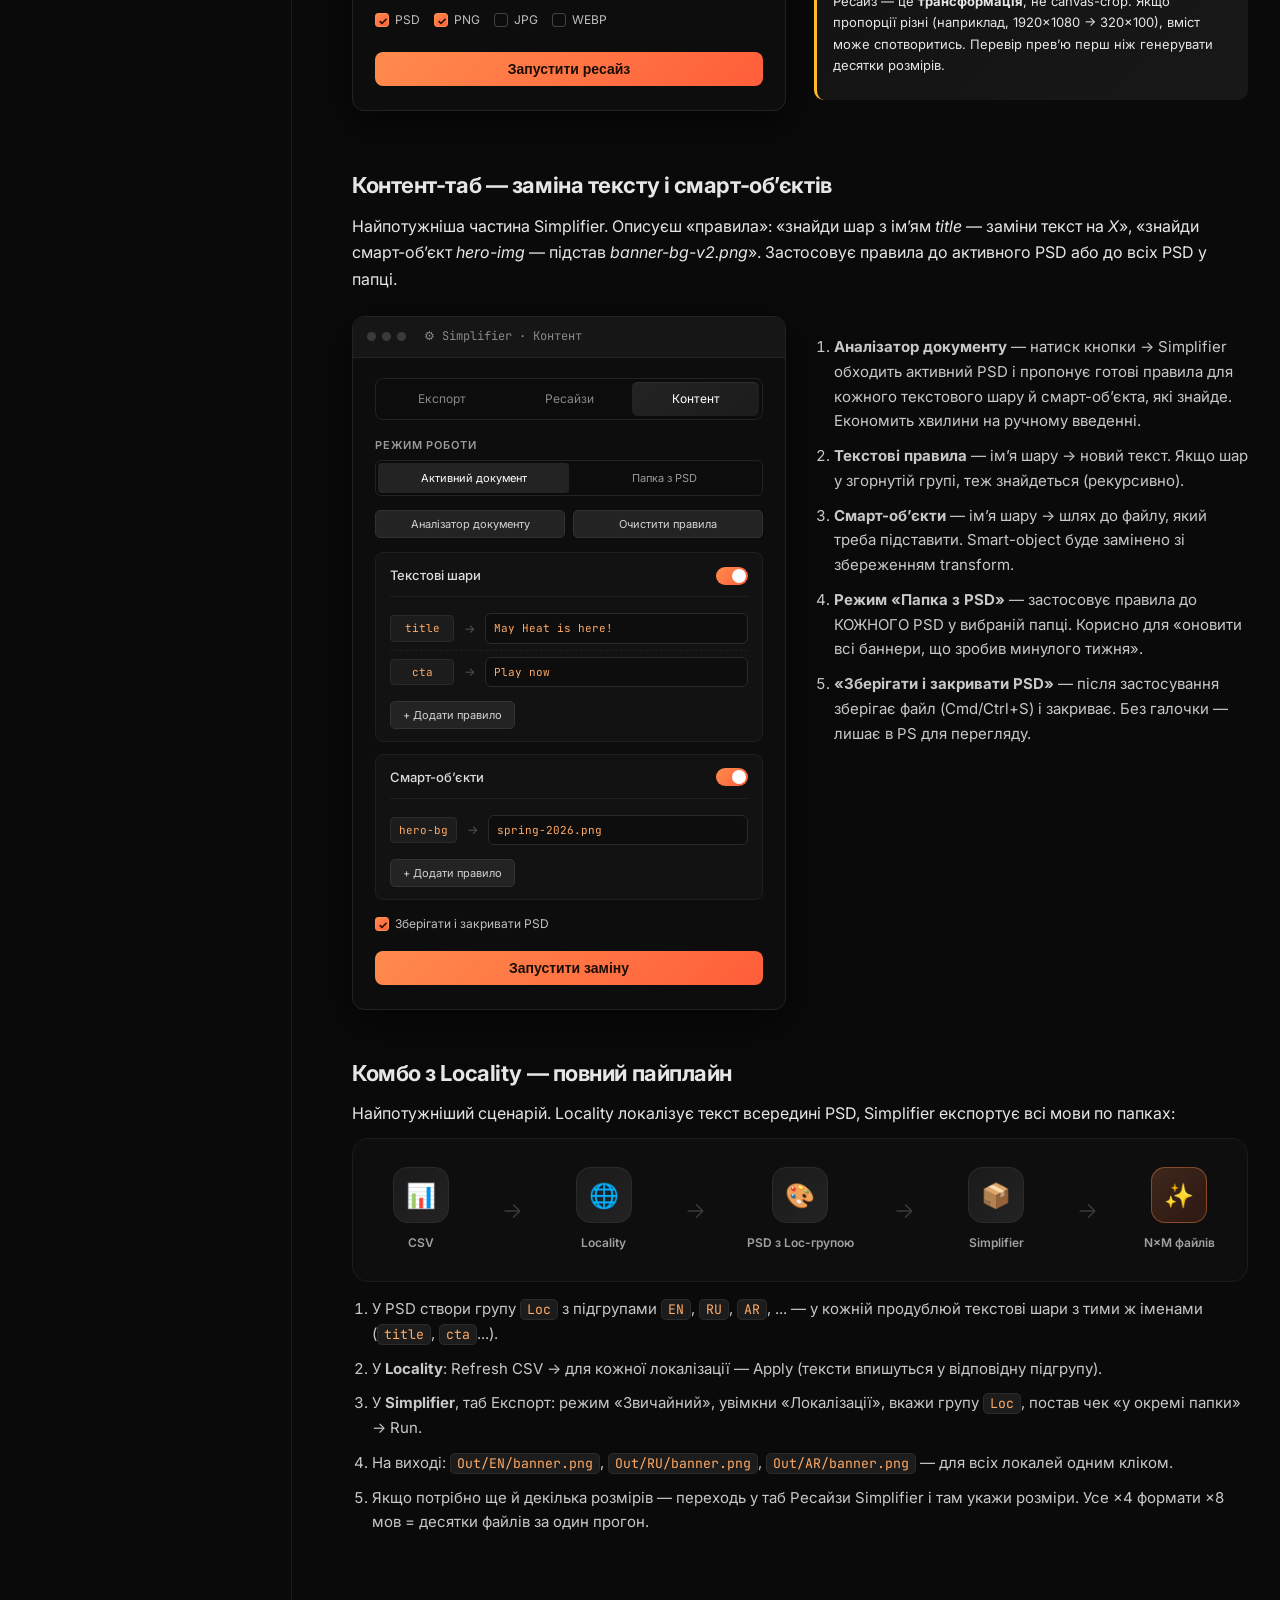
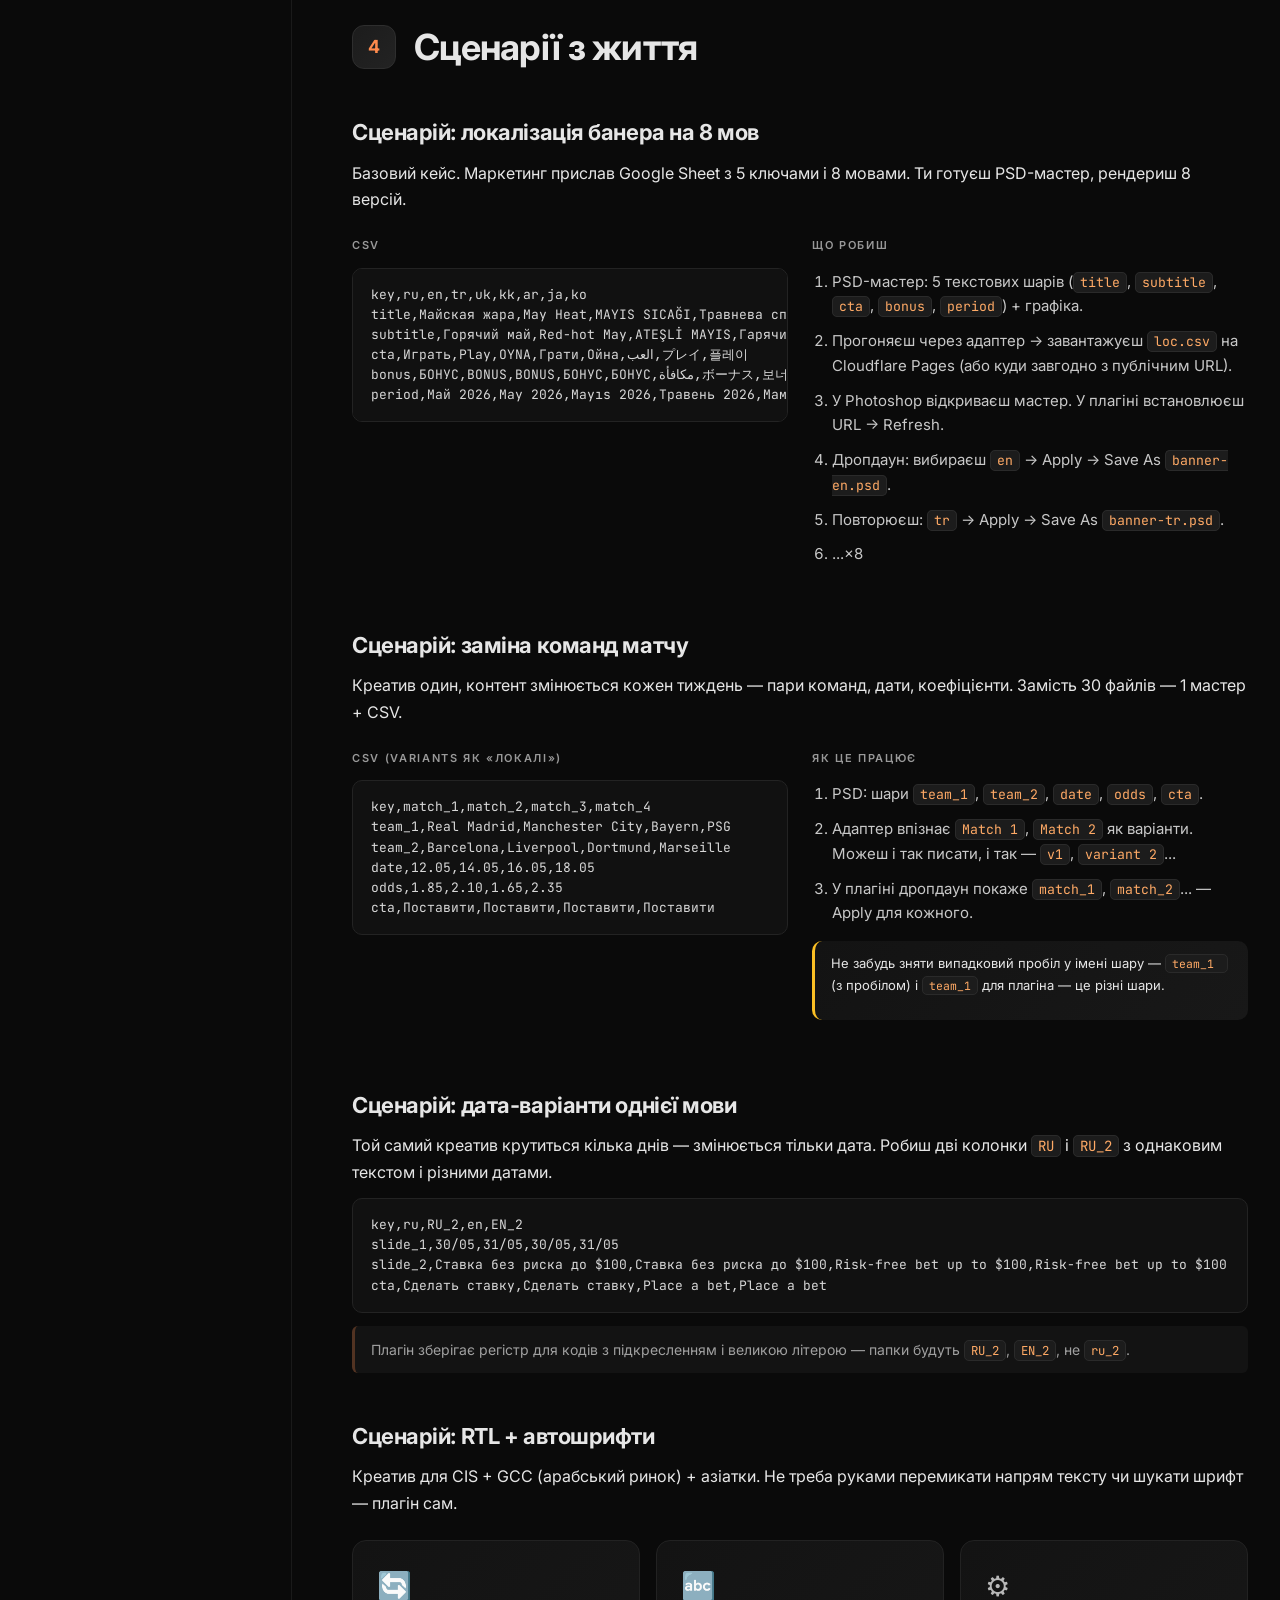
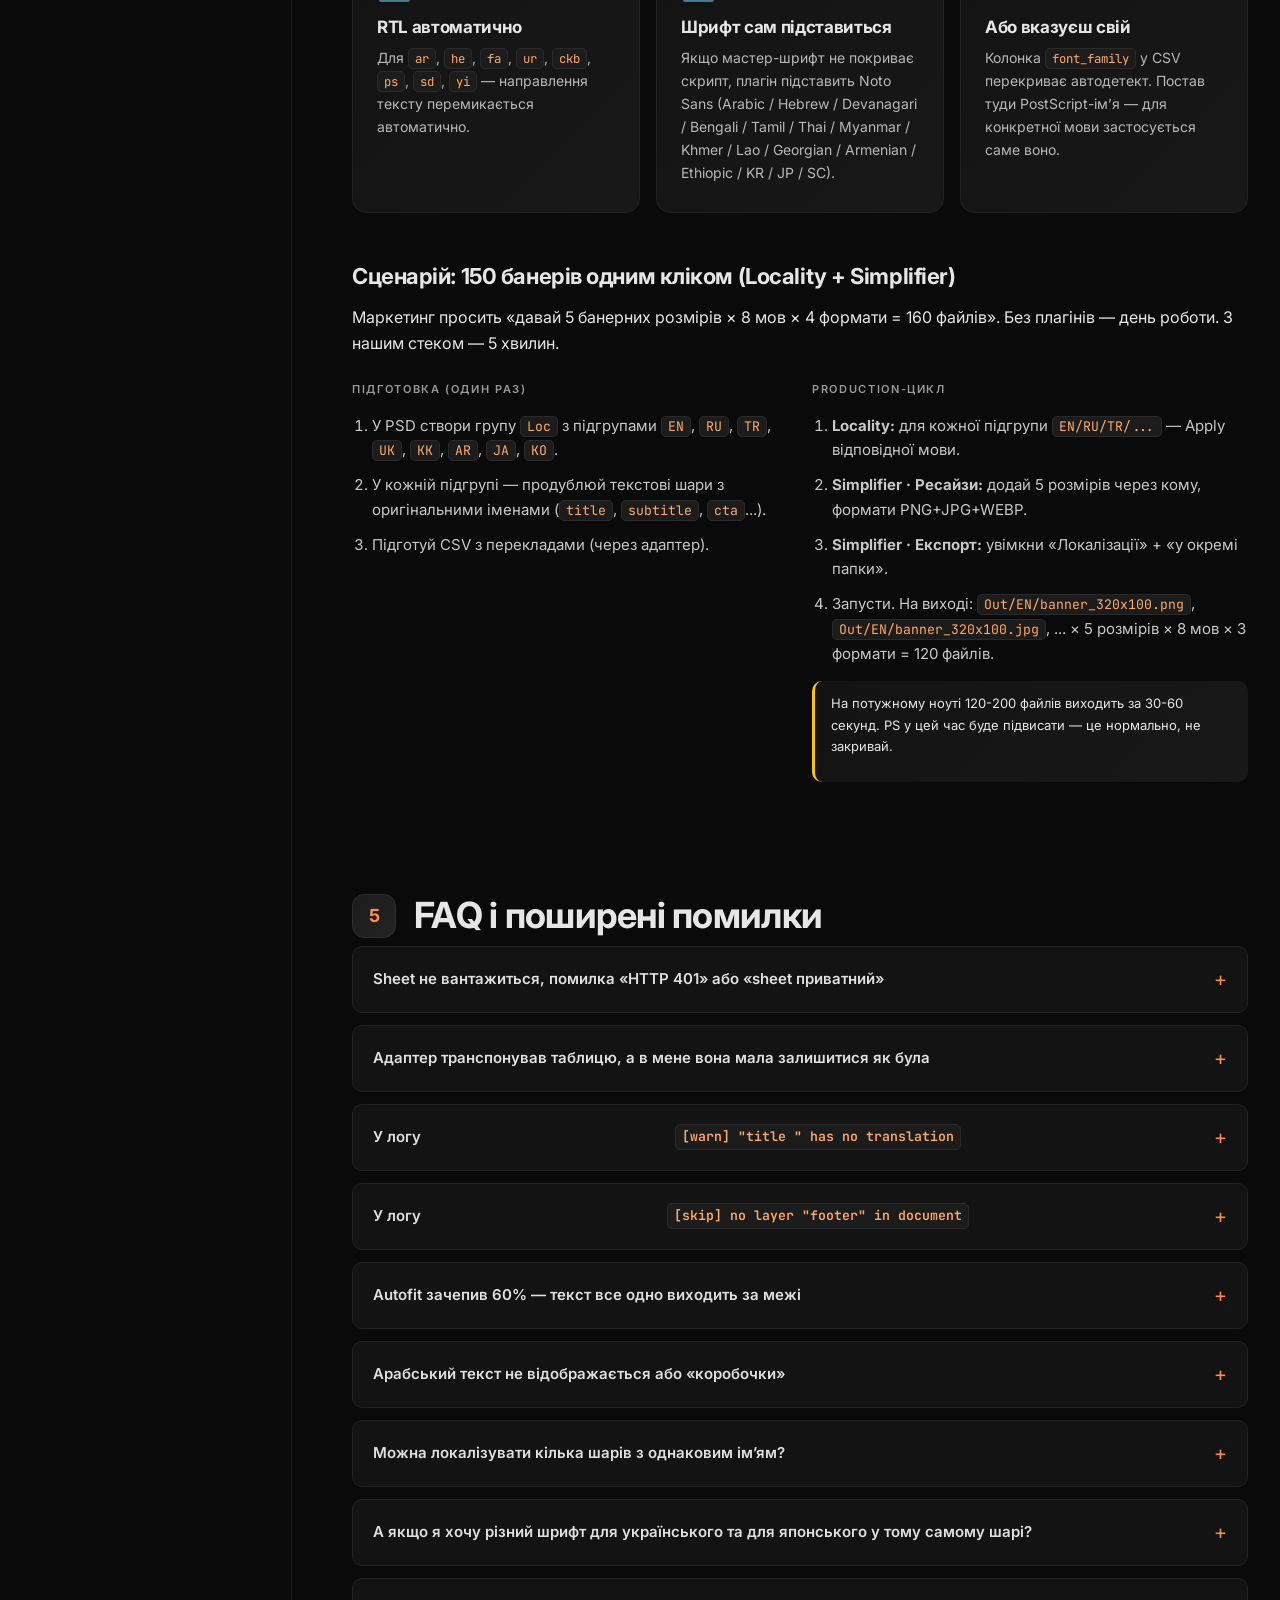
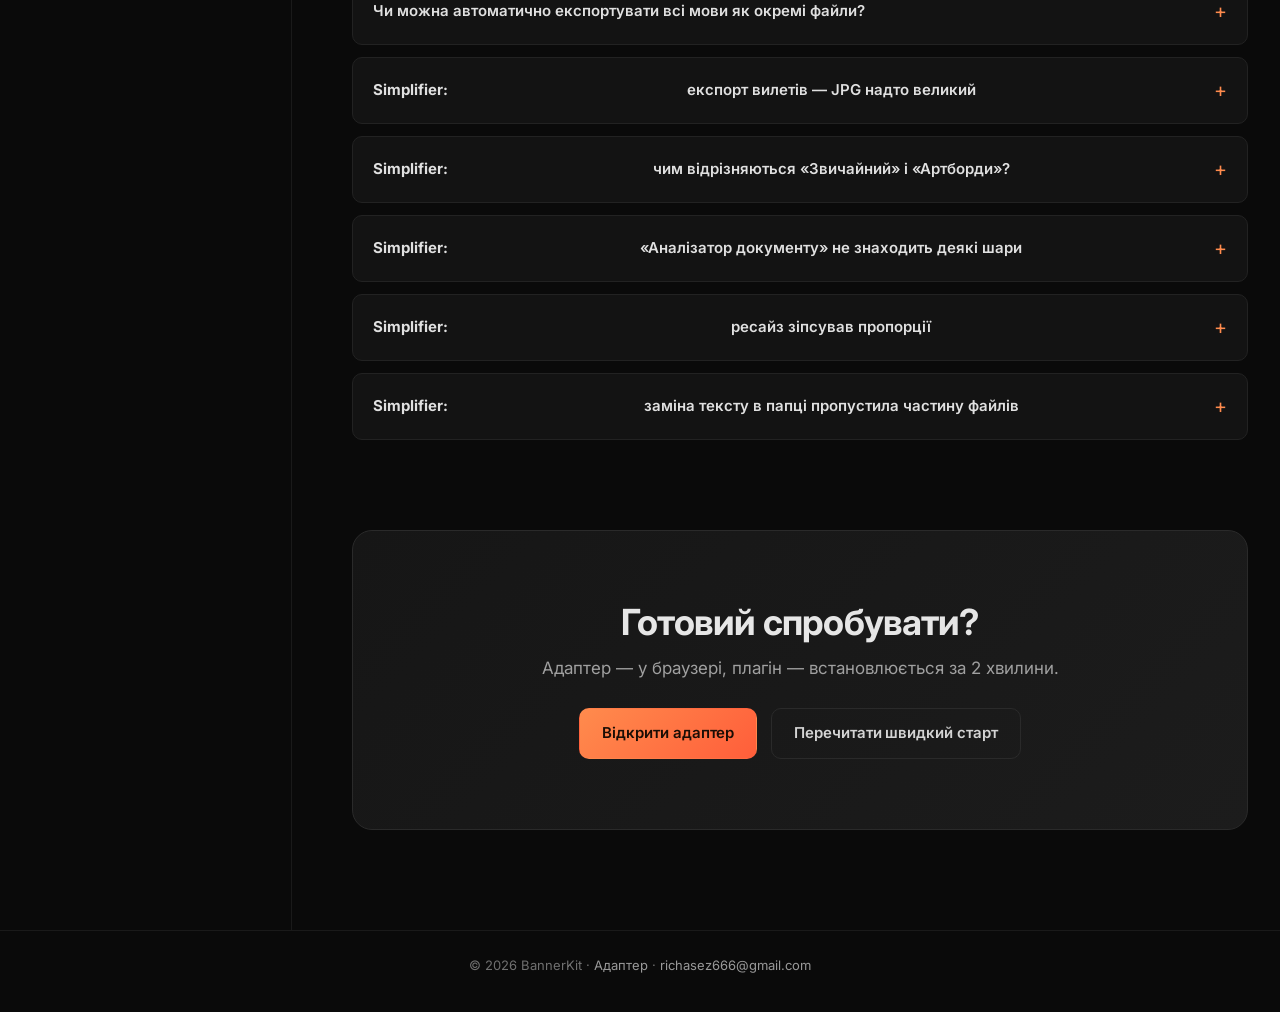
==== commit 5b7d918c: "Replace single-file Drive links with shared folder link Drive's per-file share URLs were forcing zip" ====
--- a/docs/index.html
+++ b/docs/index.html
@@ -317,7 +317,7 @@
         <h4>Locality для Photoshop</h4>
         <p class="download-card-desc">Готовий плагін, без додаткових інструментів. Підтримує Photoshop 2024+ (Windows / macOS).</p>
       </div>
-      <a class="btn btn-primary btn-download" href="https://drive.google.com/file/d/15s-_Jdg5NDDLNY9TLQs-FGhQLpkWeWcQ/view?usp=sharing" target="_blank" rel="noopener">
+      <a class="btn btn-primary btn-download" href="https://drive.google.com/drive/folders/18lmPGpV10lL82HBEcCqOEVowFU1CTWhQ?usp=sharing" target="_blank" rel="noopener">
         <span class="dl-icon">↓</span>
         Завантажити плагін
       </a>
@@ -325,17 +325,12 @@
 
     <ol class="steps-list">
       <li>
-        <h4>Завантаж файл за кнопкою вище</h4>
-        <p>Google Drive відкриє превʼю — натисни значок <strong>⤓</strong> (Download) у правому верхньому куті. Збережи куди завгодно.</p>
+        <h4>Відкрий папку Drive за кнопкою вище</h4>
+        <p>У папці лежать обидва плагіни — <strong>Locality</strong> і <strong>Simplifier</strong>. Знайди файл <code>Locality_*.ccx</code>, правий клік → <strong>Download</strong>. Drive не буде нічого розпаковувати — отримаєш <code>.ccx</code> як є.</p>
       </li>
       <li>
-        <h4>Подвійний клік на завантаженому файлі</h4>
-        <p>Якщо файл <code>.ccx</code> — відкриється <strong>Creative Cloud Desktop</strong>, попросить підтвердити установку. Натисни <kbd>Install</kbd>.</p>
-        <p class="step-alt">Якщо файл <code>.zip</code> — розпакуй і скопіюй папку <code>Locality</code> у:</p>
-        <ul class="step-paths">
-          <li><strong>Windows:</strong> <code>%APPDATA%\Adobe\UXP\Plugins\External\</code></li>
-          <li><strong>macOS:</strong> <code>~/Library/Application Support/Adobe/UXP/Plugins/External/</code></li>
-        </ul>
+        <h4>Подвійний клік на <code>.ccx</code></h4>
+        <p>Відкриється <strong>Creative Cloud Desktop</strong>, попросить підтвердити установку. Натисни <kbd>Install</kbd>. Установка займає 5-10 секунд.</p>
       </li>
       <li>
         <h4>Запусти Photoshop</h4>
@@ -487,7 +482,7 @@
         <h4>Simplifier v1.3.0</h4>
         <p class="download-card-desc">Готовий <code>.ccx</code> — встановлюється через Creative Cloud за один клік. Photoshop 23.0+ (Windows / macOS).</p>
       </div>
-      <a class="btn btn-primary btn-download" href="https://drive.google.com/file/d/1HL04zlNm8rTJYMVZ423j72UKwilhQD0u/view?usp=sharing" target="_blank" rel="noopener">
+      <a class="btn btn-primary btn-download" href="https://drive.google.com/drive/folders/18lmPGpV10lL82HBEcCqOEVowFU1CTWhQ?usp=sharing" target="_blank" rel="noopener">
         <span class="dl-icon">↓</span>
         Завантажити Simplifier
       </a>
@@ -495,8 +490,8 @@
 
     <ol class="steps-list">
       <li>
-        <h4>Завантаж файл за кнопкою вище</h4>
-        <p>Drive відкриє превʼю — натисни ⤓ (Download) у правому верхньому куті, збережи <code>Simplifier_v.1.3.0.ccx</code>.</p>
+        <h4>Відкрий папку Drive за кнопкою вище</h4>
+        <p>Це та сама папка, що й для Locality. Знайди файл <code>Simplifier_v.1.3.0.ccx</code>, правий клік → <strong>Download</strong>. Drive віддасть саме <code>.ccx</code> без архівації.</p>
       </li>
       <li>
         <h4>Подвійний клік на <code>.ccx</code></h4>
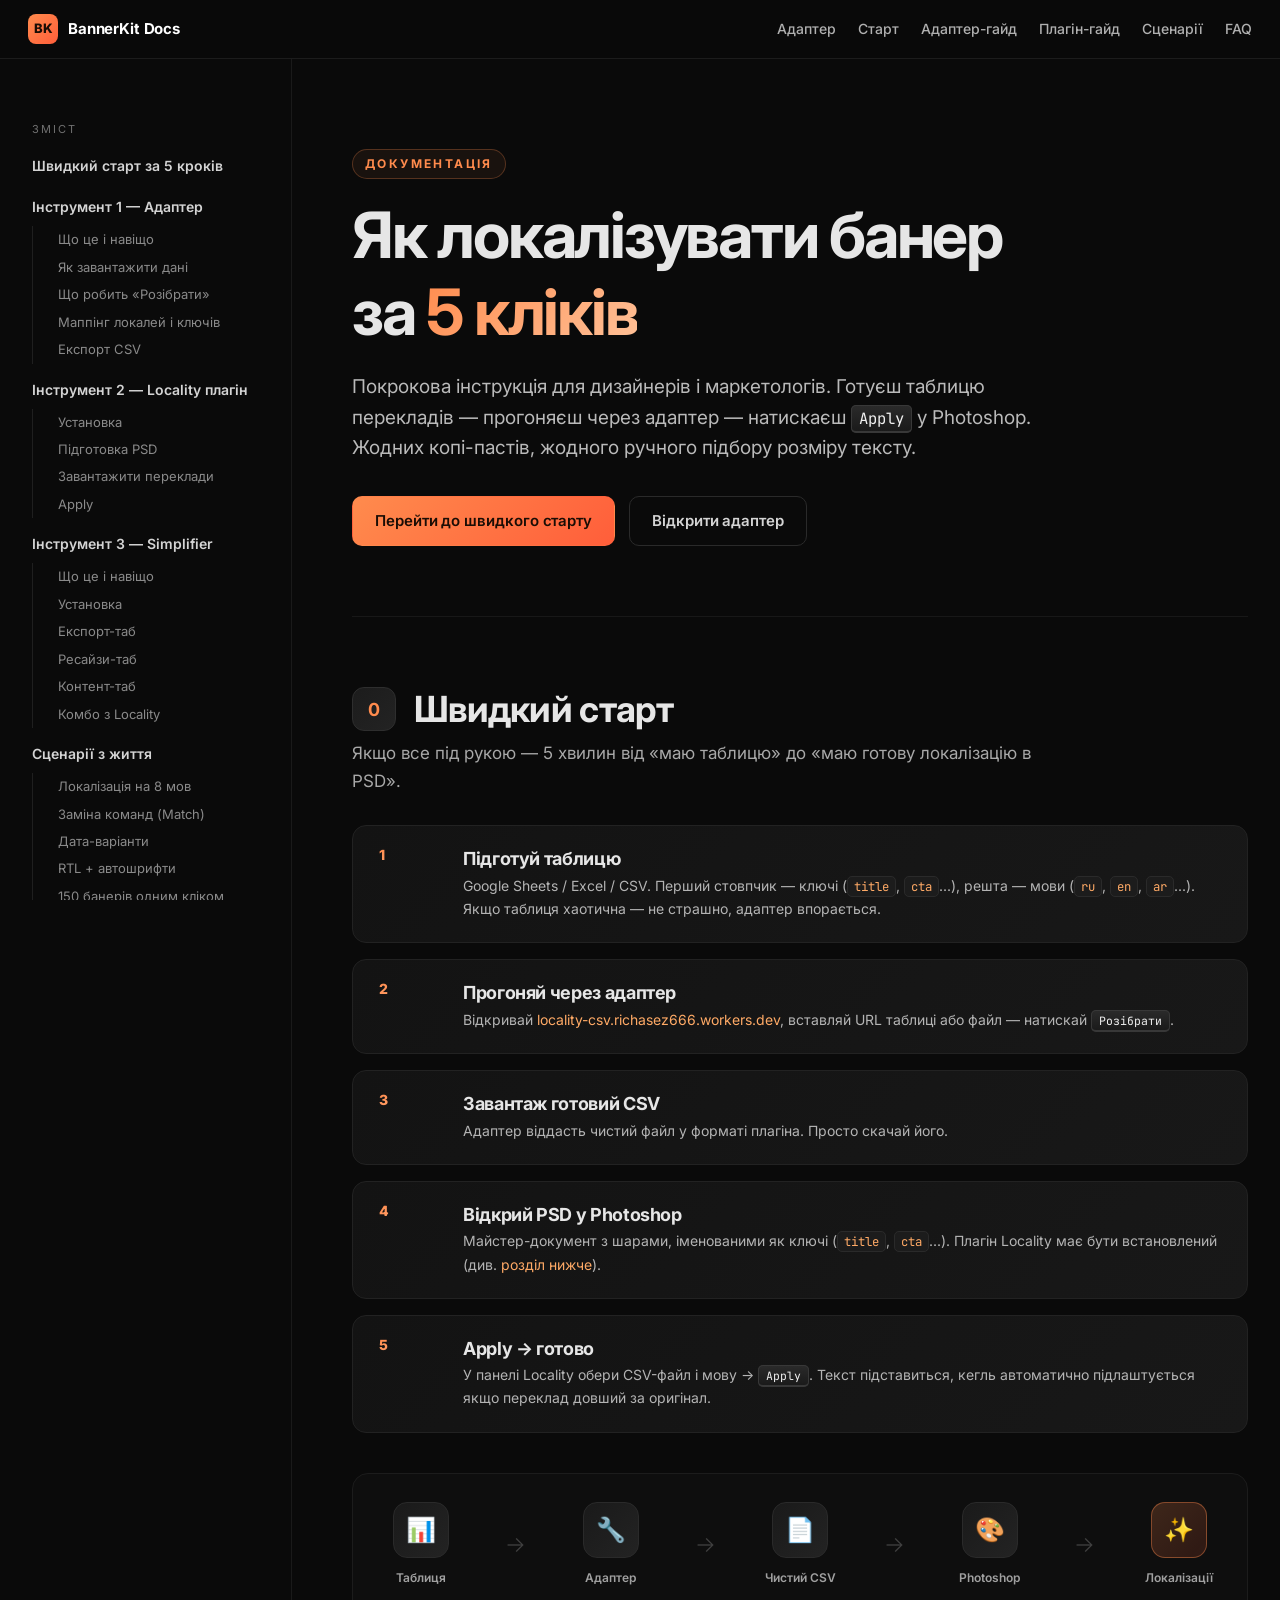
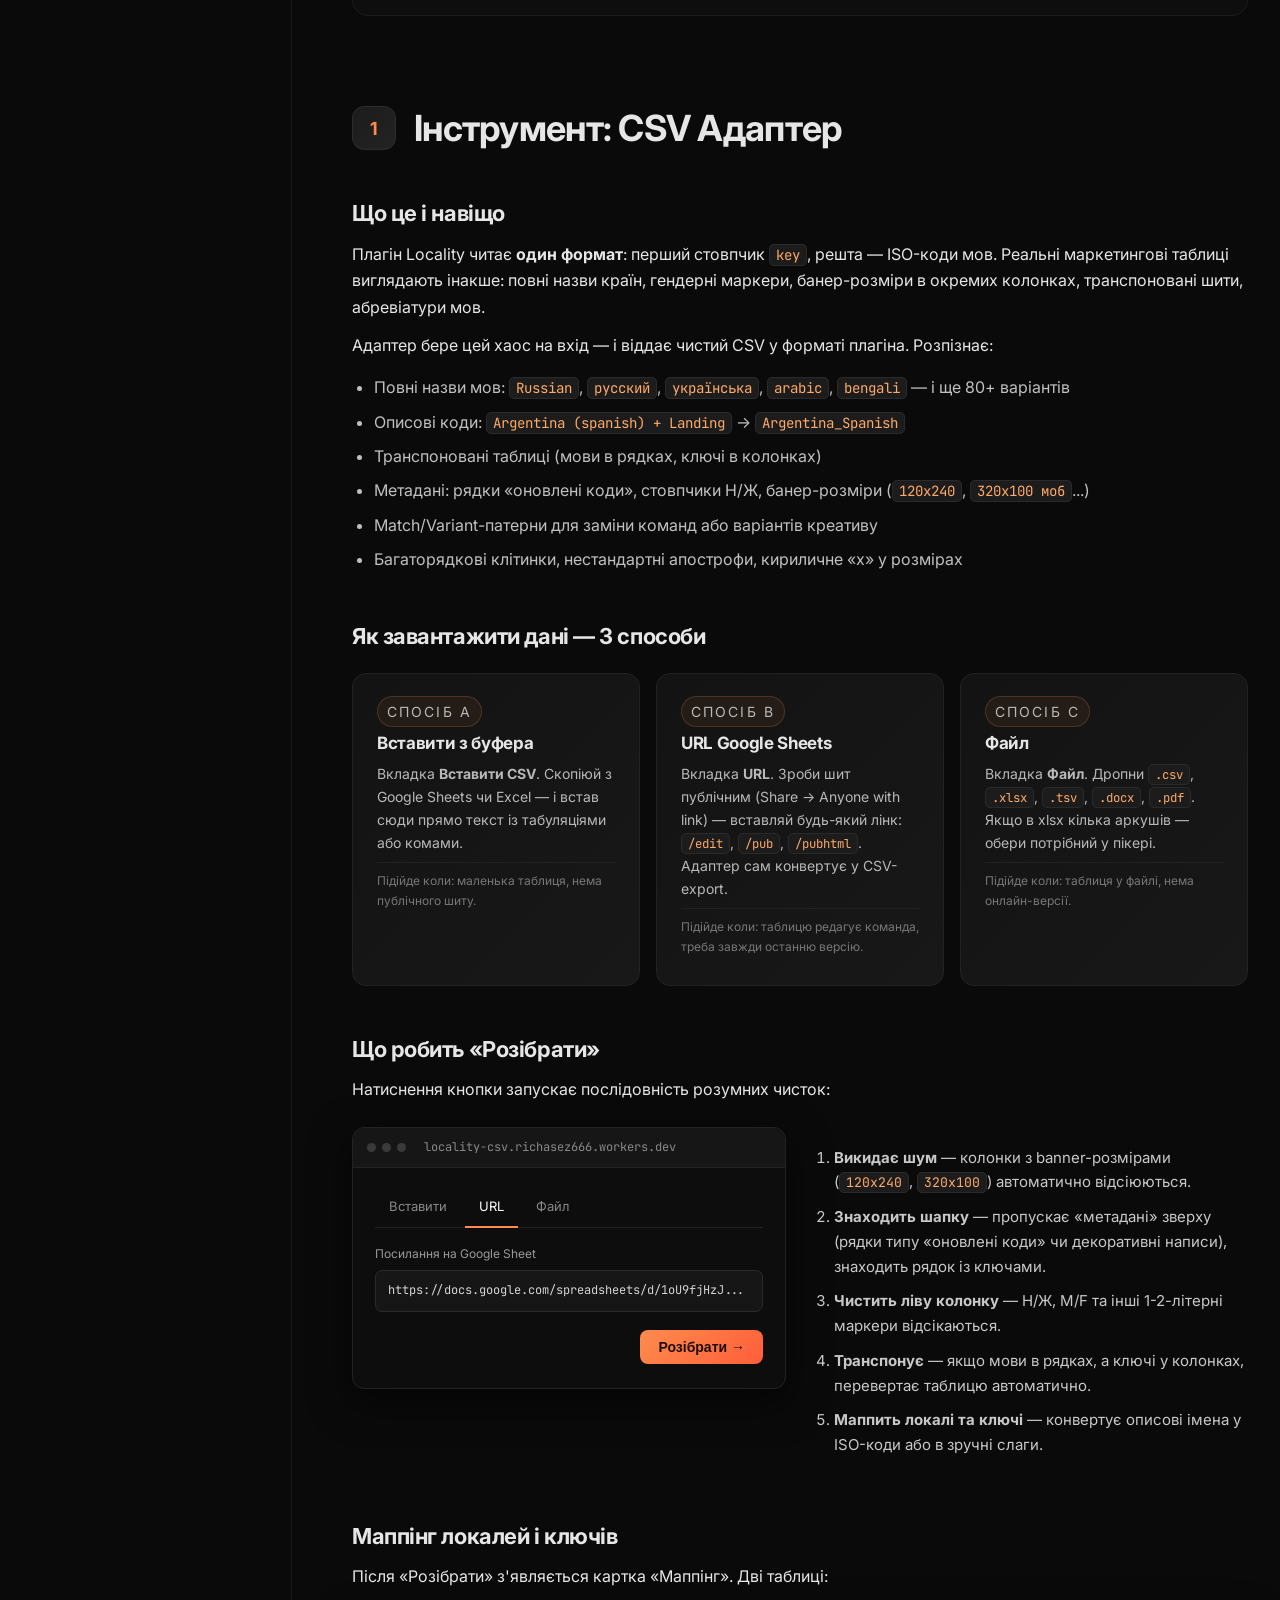
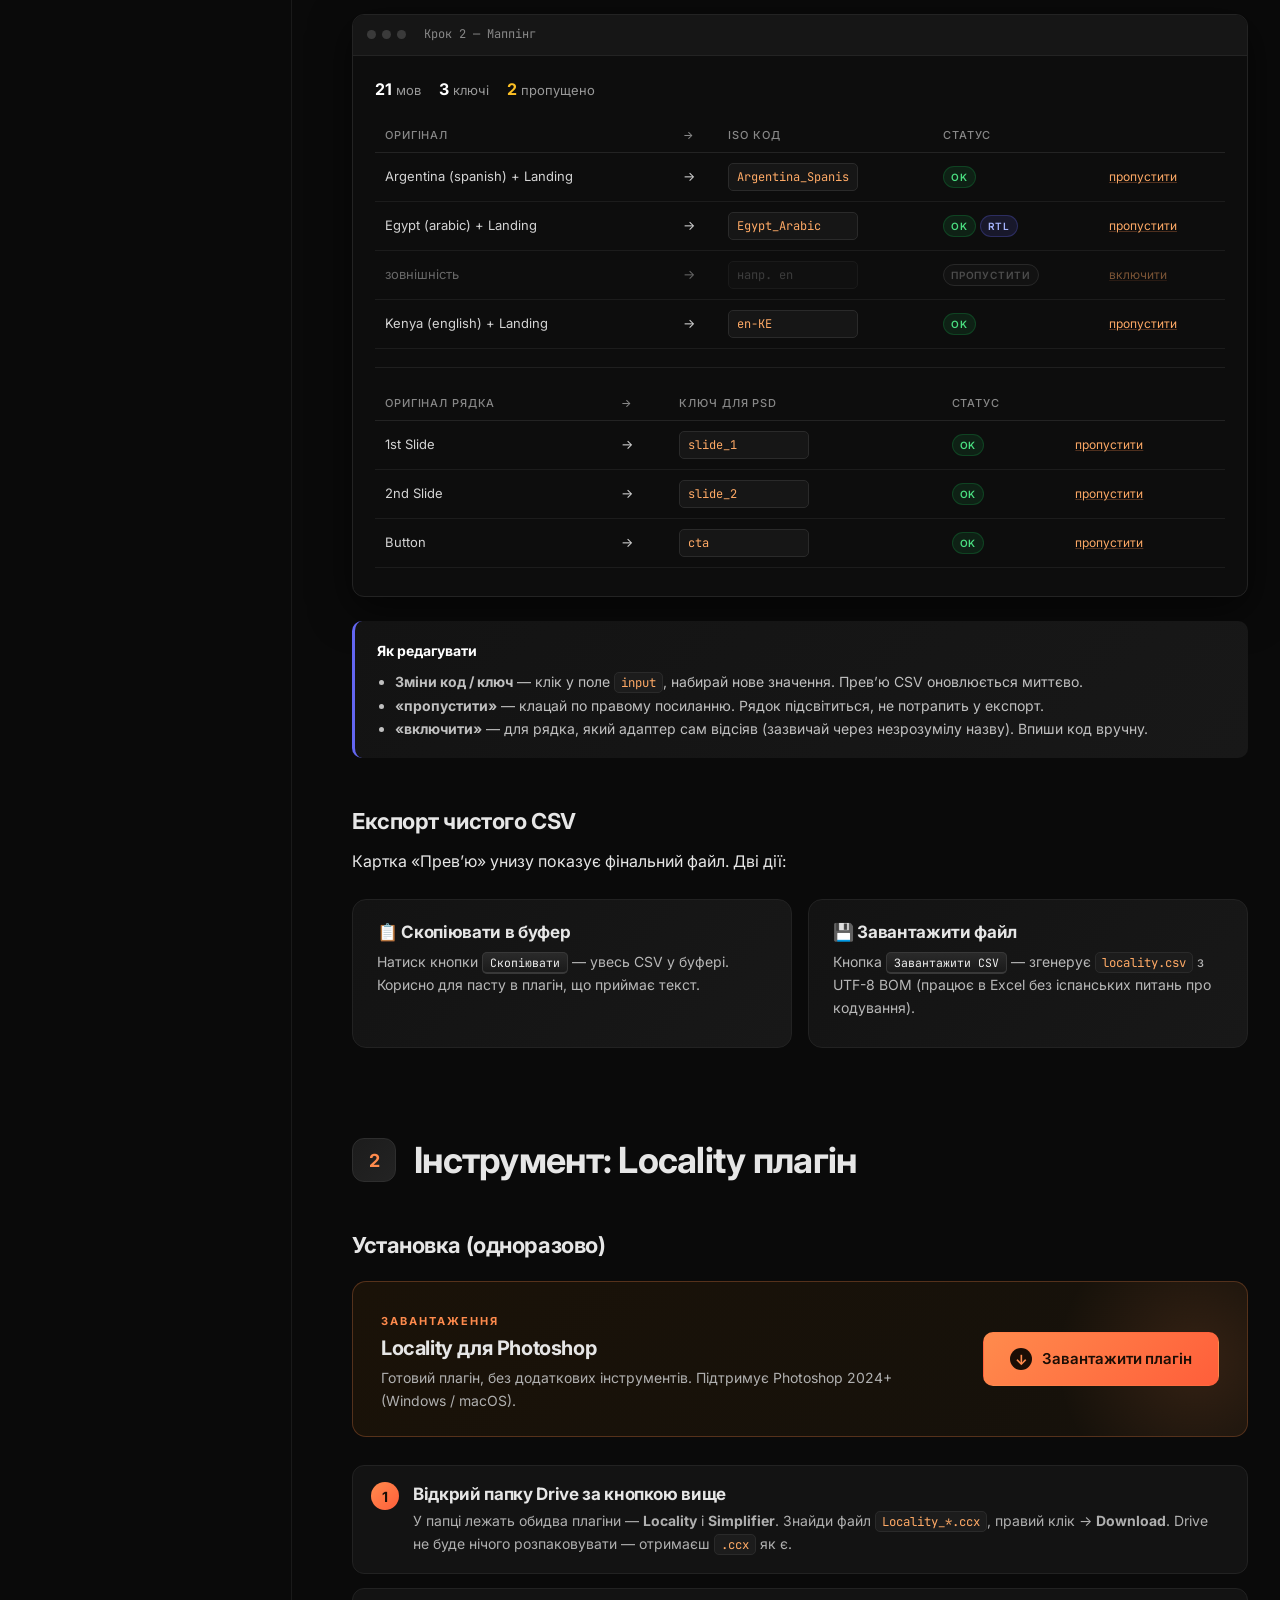
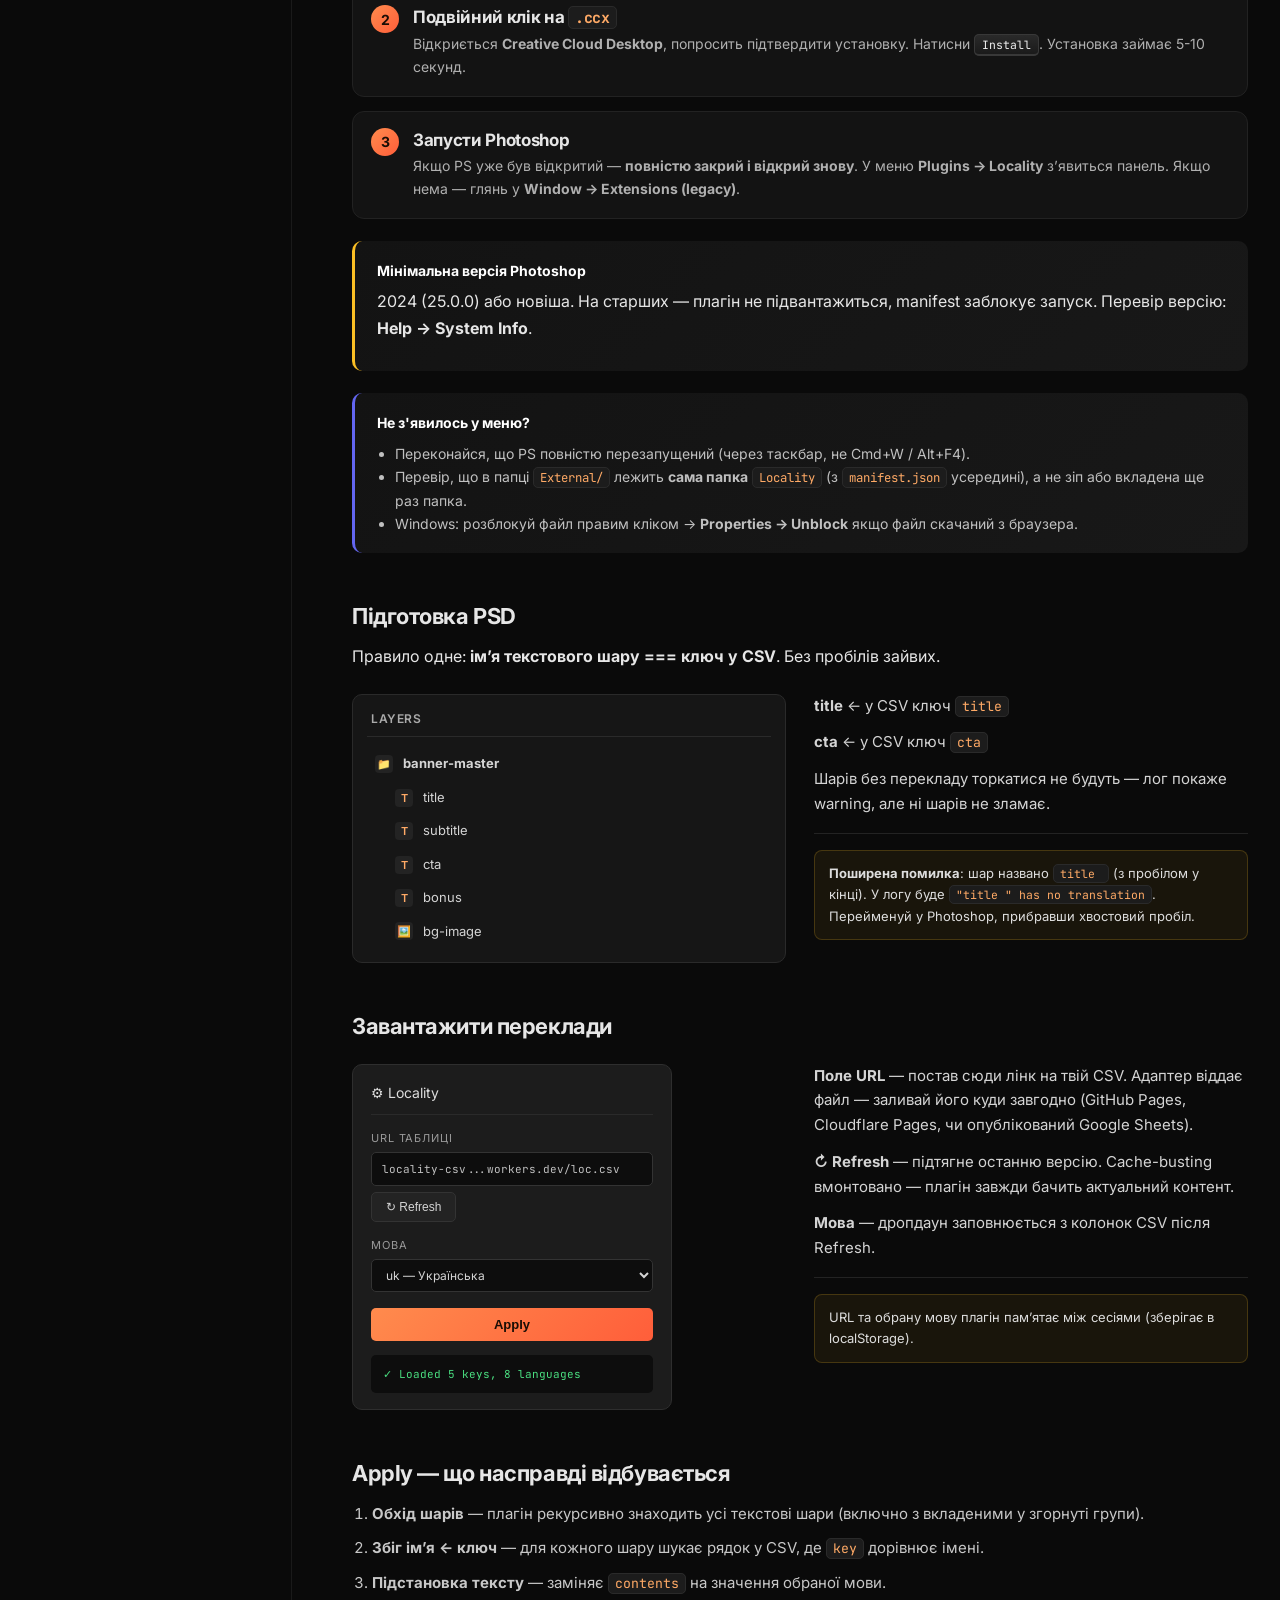
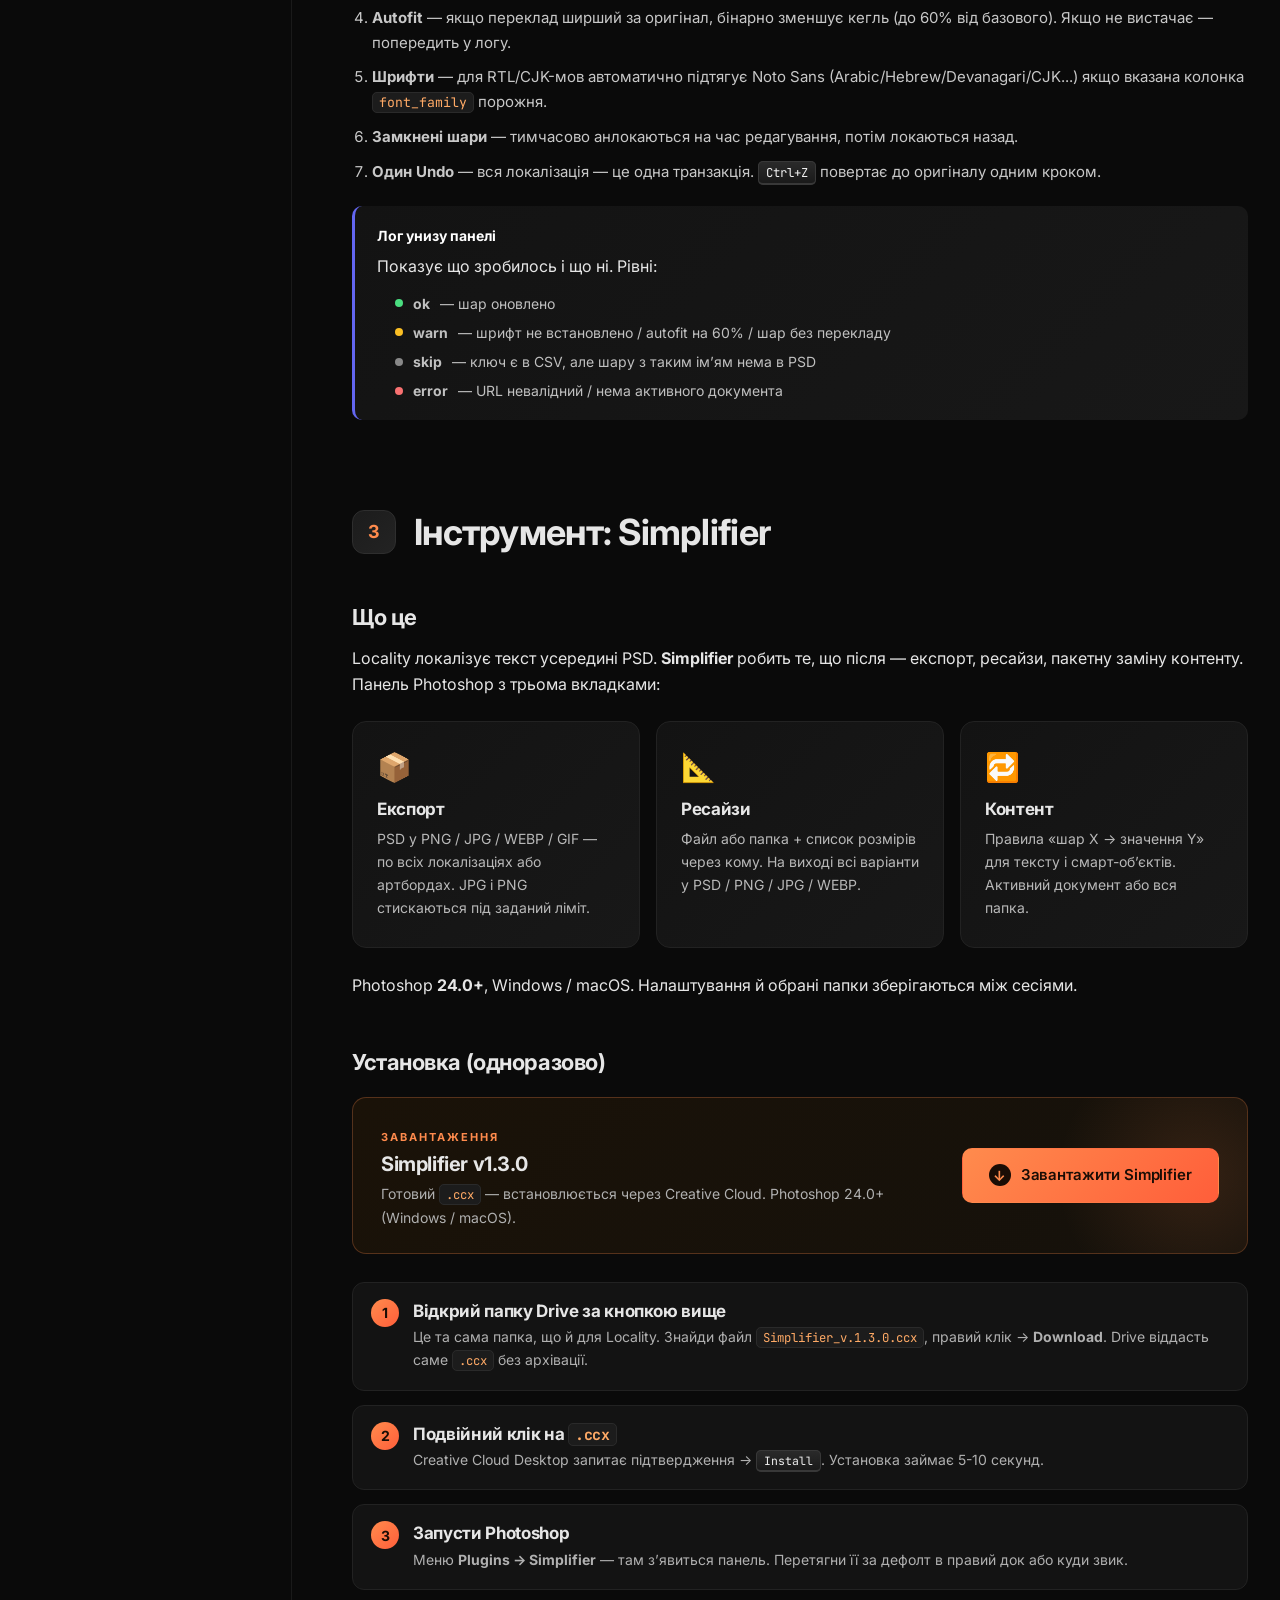
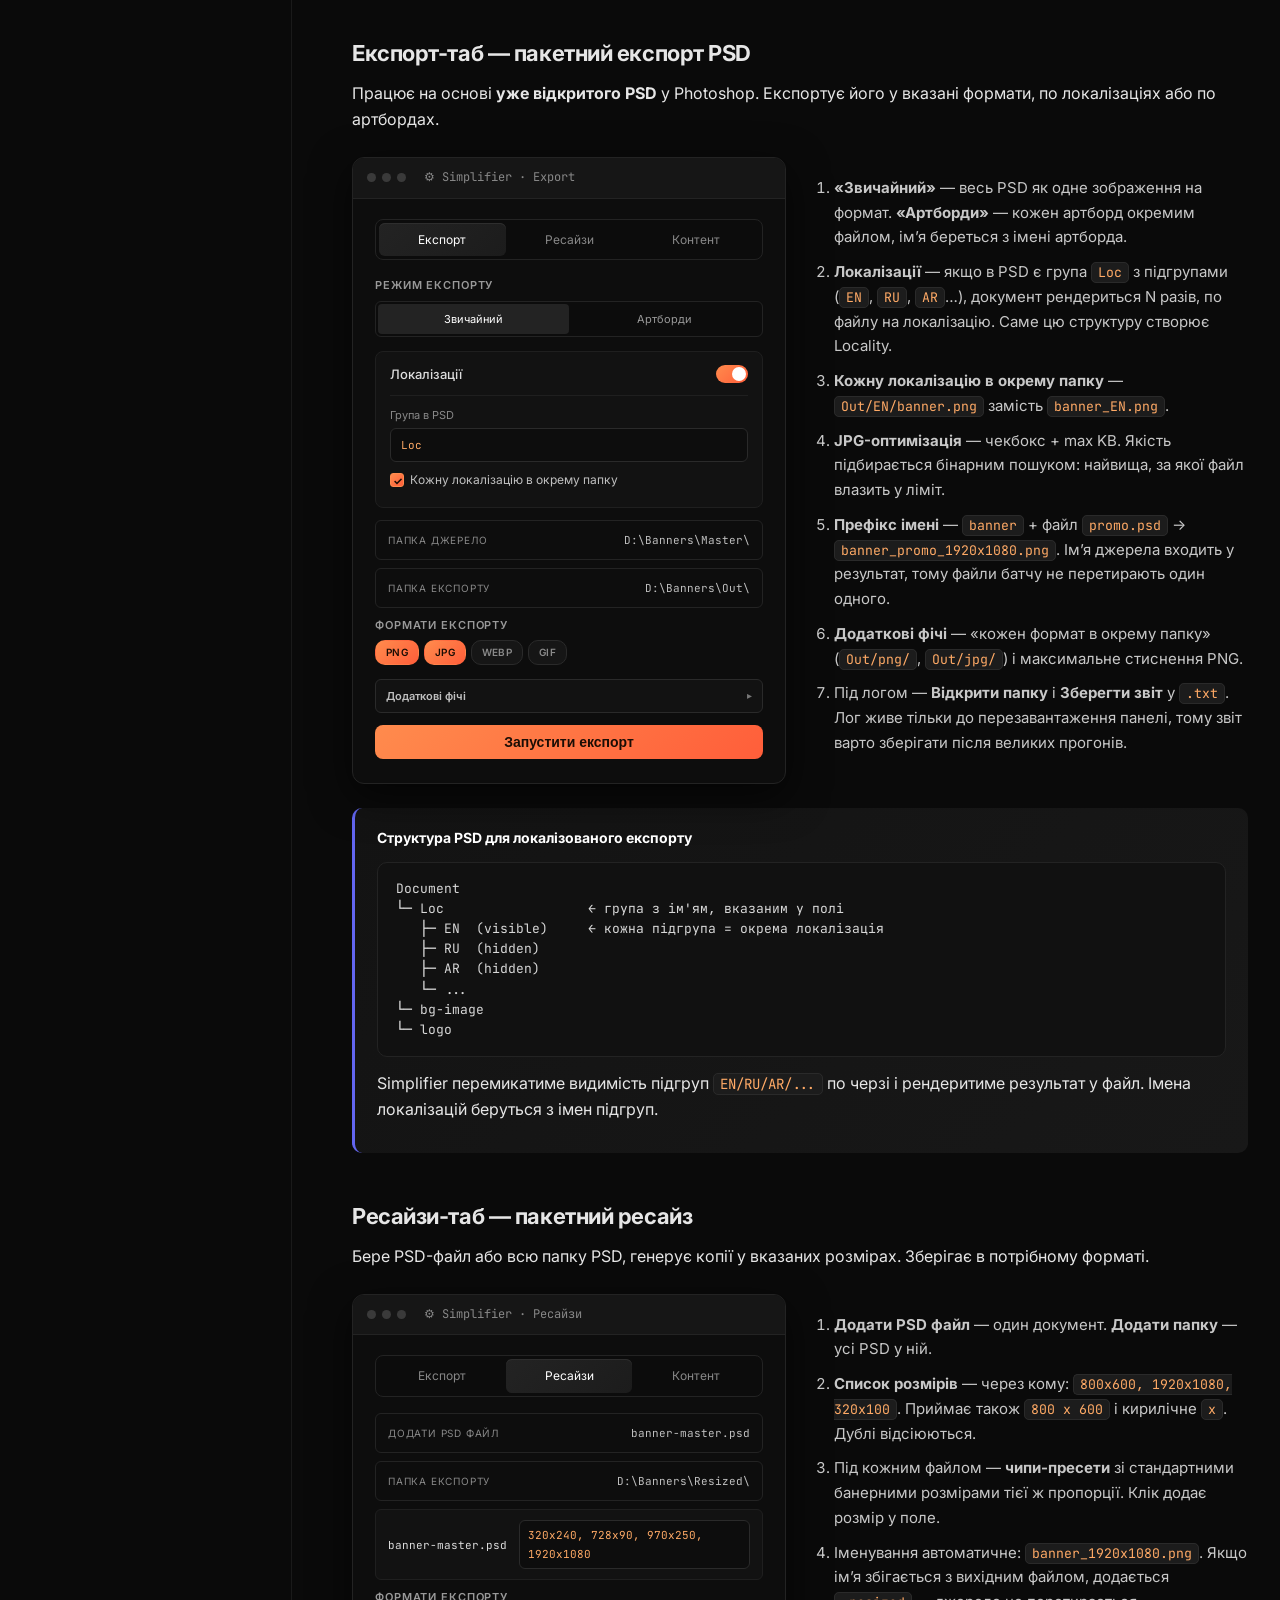
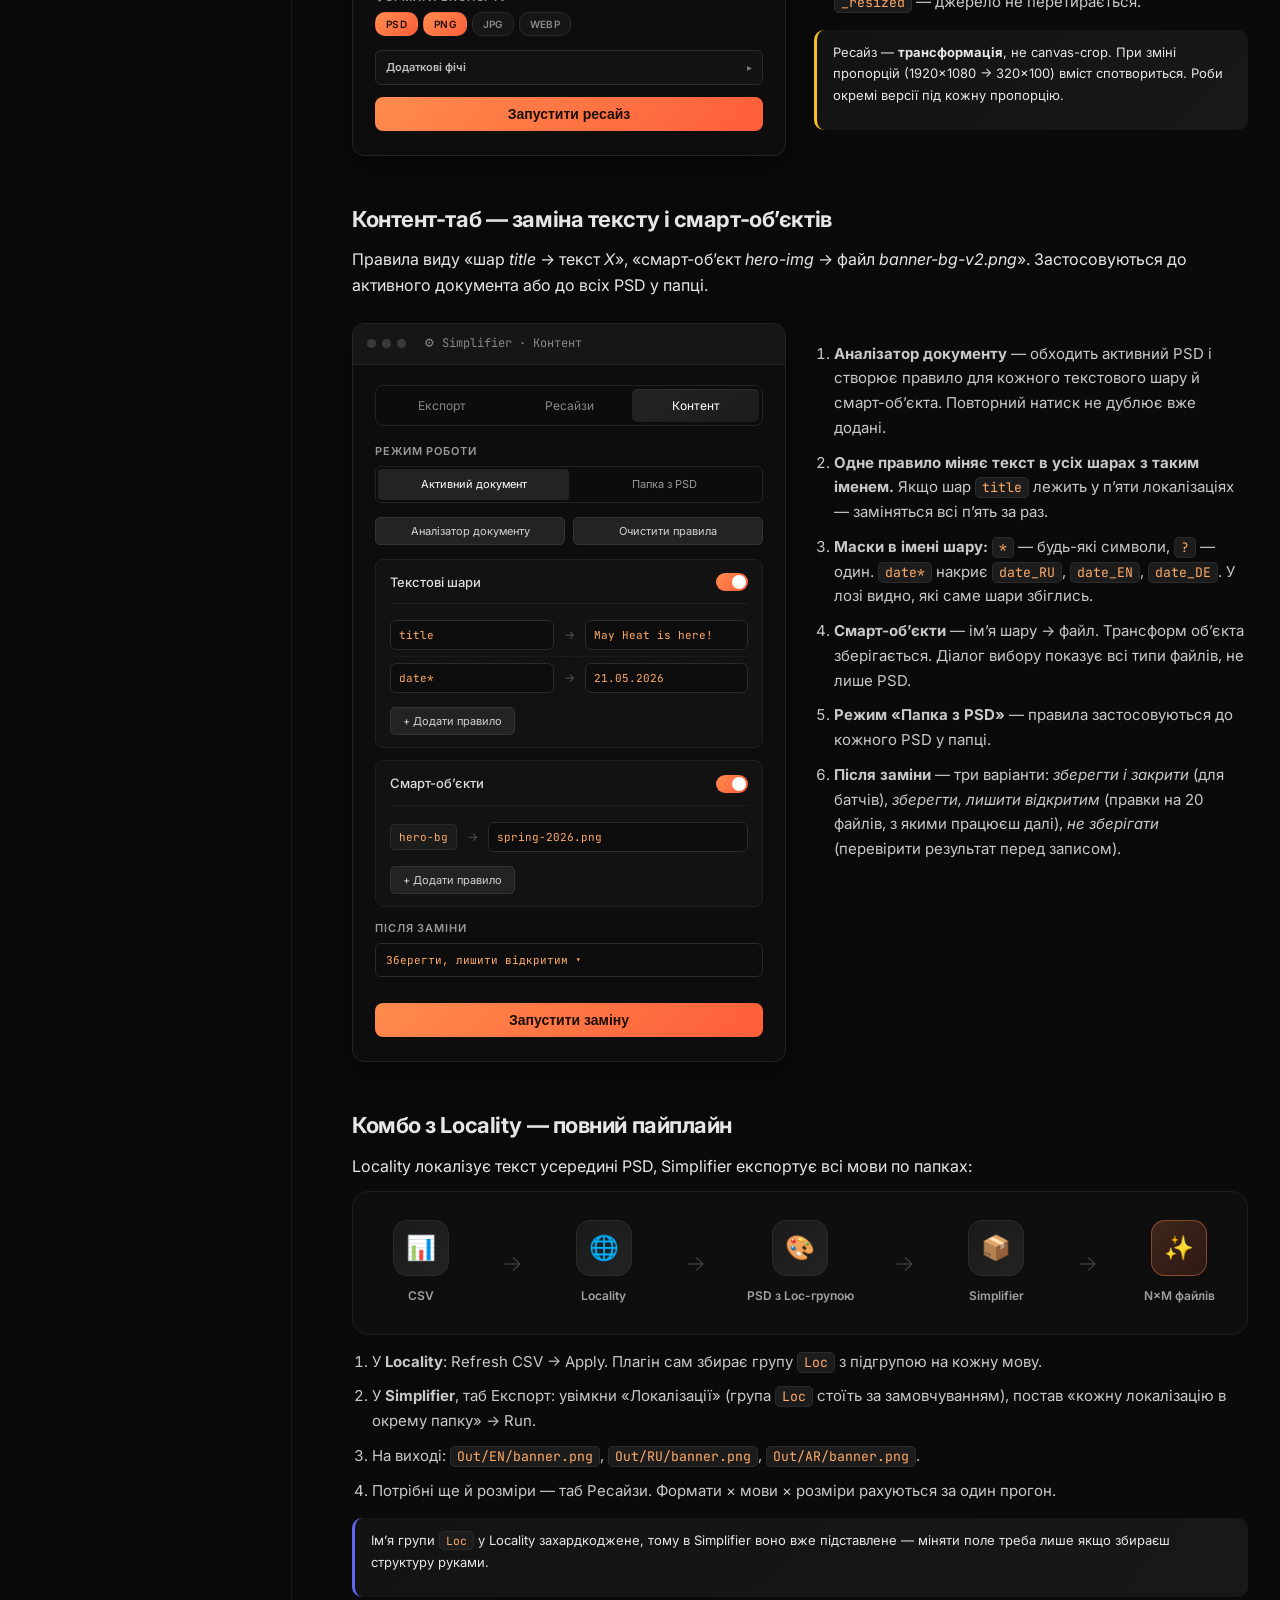
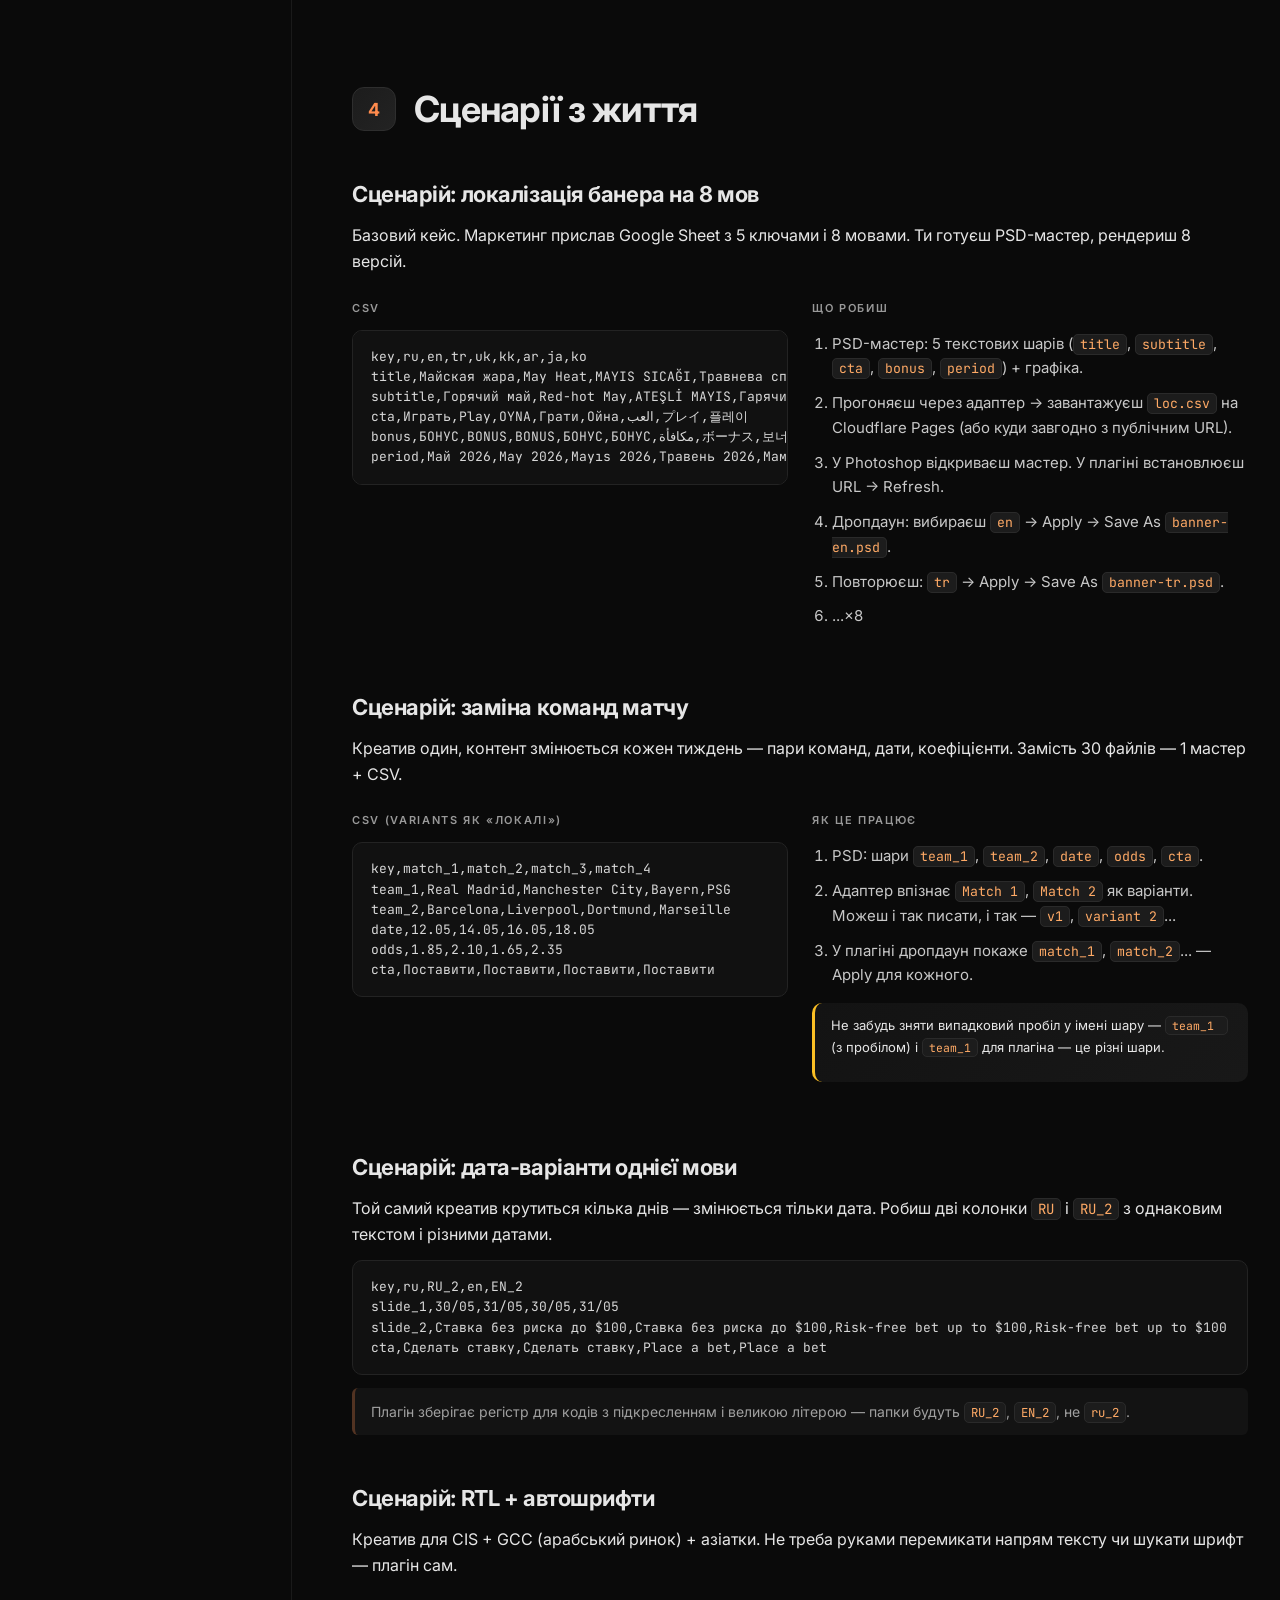
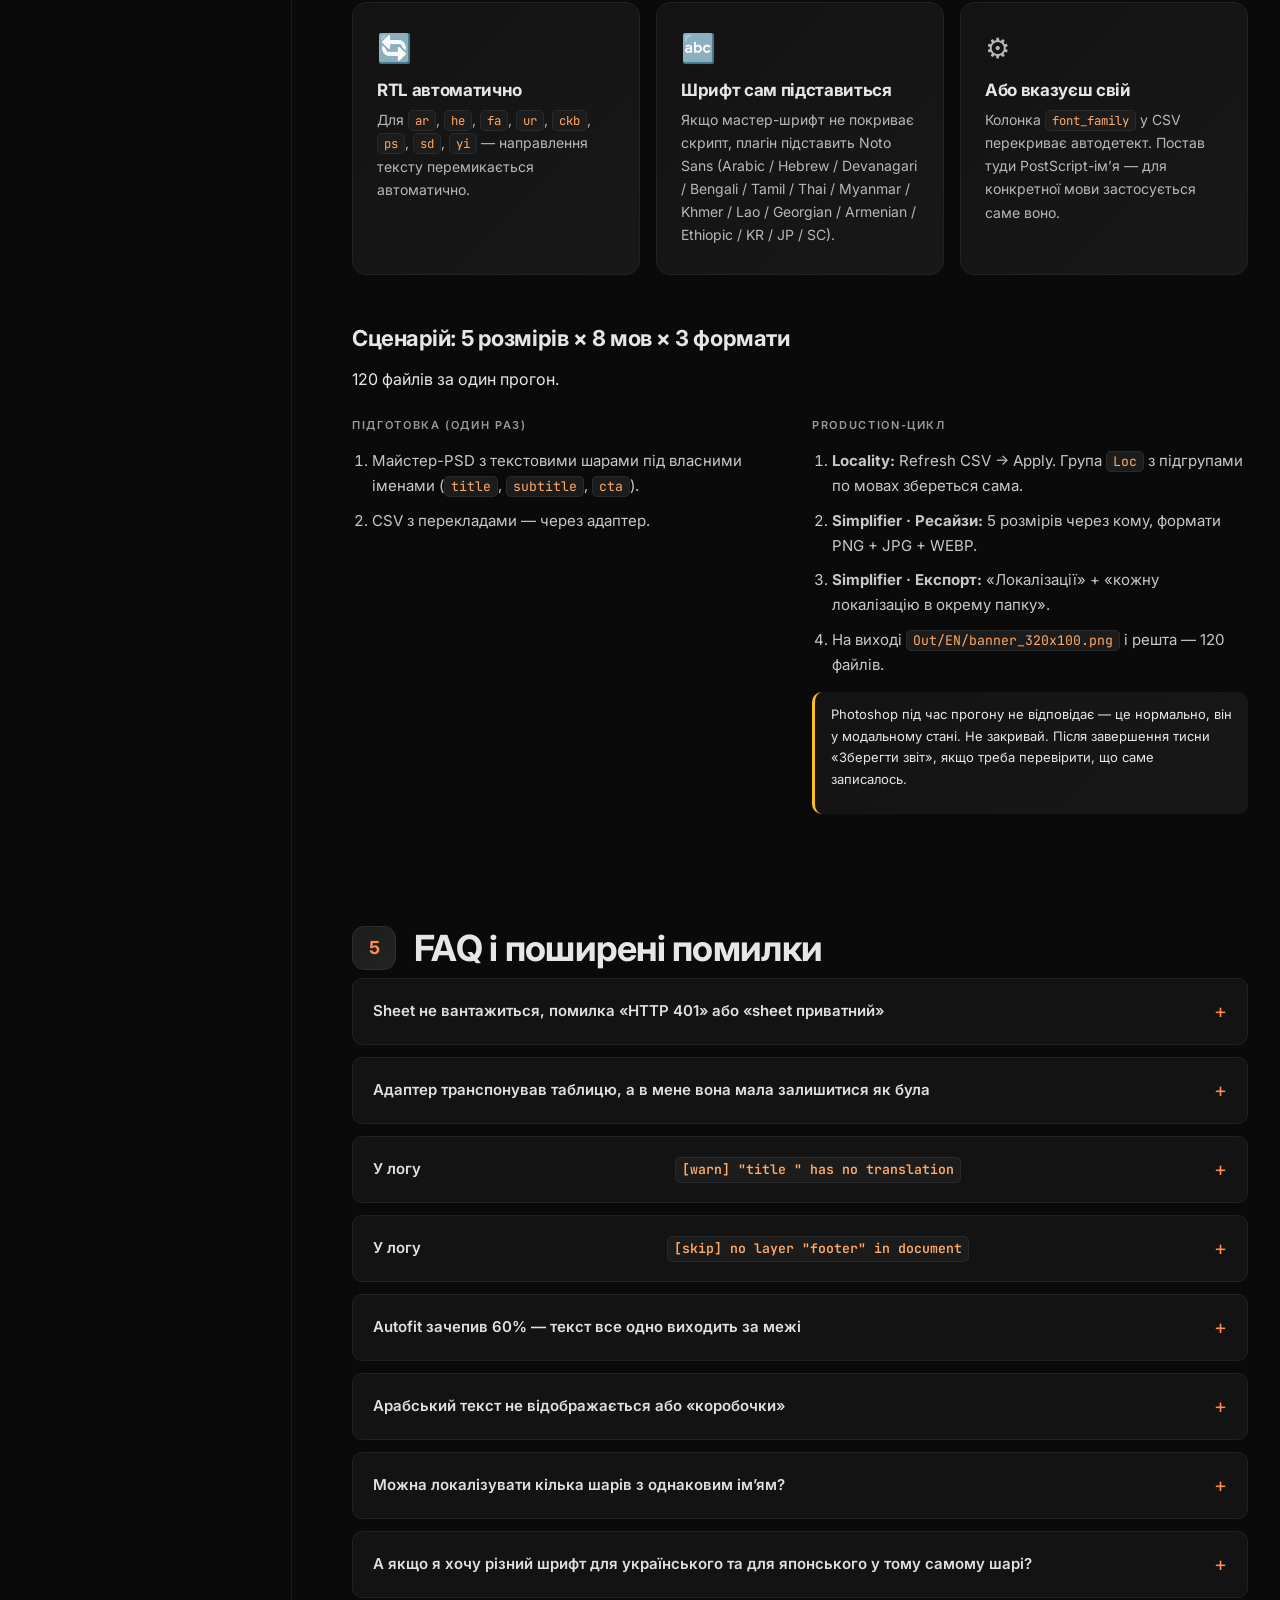
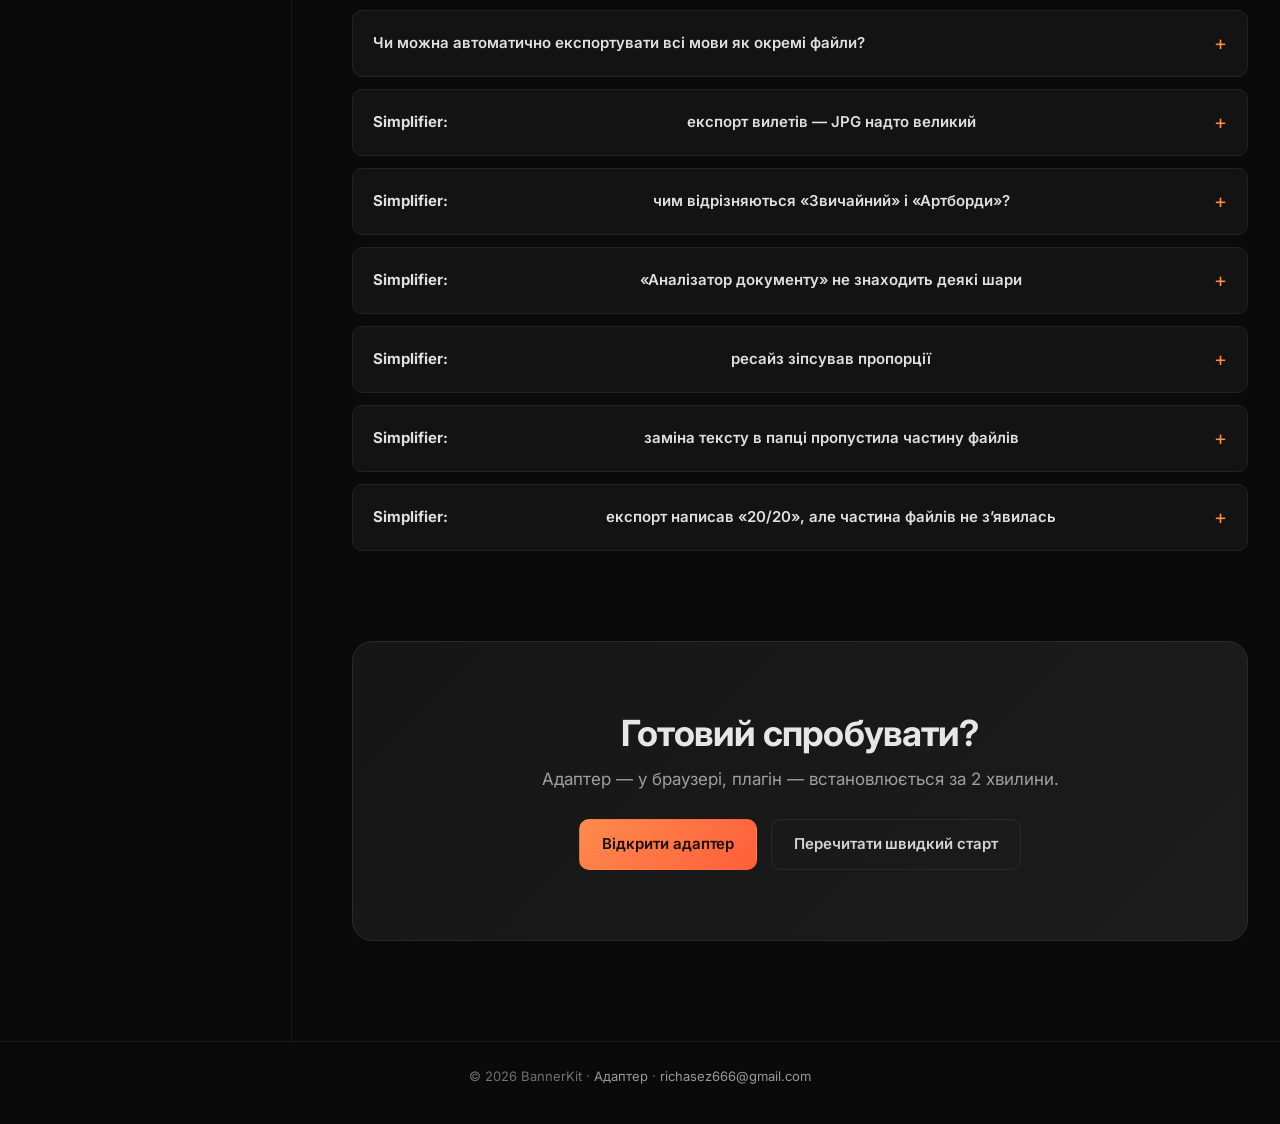
==== commit 4f6f5457: "@ Update Simplifier section in docs Facts brought in line with the plugin: - min Photoshop 23.0 -> 2" ====
--- a/docs/index.html
+++ b/docs/index.html
@@ -449,28 +449,28 @@
   <h2><span class="block-num">3</span>Інструмент: Simplifier</h2>
 
   <div id="sm-why" class="sub">
-    <h3>Що це і навіщо</h3>
-    <p>Поки Locality локалізує текст у одному PSD, <strong>Simplifier</strong> бере на себе все, що потім — масовий експорт, ресайзи, пакетну заміну контенту в купі файлів. Це окрема панель Photoshop з трьома вкладками:</p>
+    <h3>Що це</h3>
+    <p>Locality локалізує текст усередині PSD. <strong>Simplifier</strong> робить те, що після — експорт, ресайзи, пакетну заміну контенту. Панель Photoshop з трьома вкладками:</p>
 
     <div class="cards-3">
       <div class="card card-feature">
         <p class="feature-emoji">📦</p>
         <h4>Експорт</h4>
-        <p>Один клік — і твій PSD виходить у PNG / JPG / WEBP / GIF одразу для всіх локалізацій або артбордів. JPG-оптимізація з обмеженням за розміром у КБ.</p>
+        <p>PSD у PNG / JPG / WEBP / GIF — по всіх локалізаціях або артбордах. JPG і PNG стискаються під заданий ліміт.</p>
       </div>
       <div class="card card-feature">
         <p class="feature-emoji">📐</p>
         <h4>Ресайзи</h4>
-        <p>Додаєш PSD-файл (або цілу папку), вказуєш список розмірів через кому — Simplifier генерує всі варіанти у PSD / PNG / JPG / WEBP.</p>
+        <p>Файл або папка + список розмірів через кому. На виході всі варіанти у PSD / PNG / JPG / WEBP.</p>
       </div>
       <div class="card card-feature">
         <p class="feature-emoji">🔁</p>
         <h4>Контент</h4>
-        <p>Правила «знайди шар X — заміни на Y» для тексту і смарт-обʼєктів. Працює з активним документом або з усіма PSD у папці.</p>
-      </div>
-    </div>
-
-    <p>Підтримує Photoshop <strong>23.0+</strong> (на одну версію старіший, ніж Locality — працює навіть на PS 2022).</p>
+        <p>Правила «шар X → значення Y» для тексту і смарт-обʼєктів. Активний документ або вся папка.</p>
+      </div>
+    </div>
+
+    <p>Photoshop <strong>24.0+</strong>, Windows / macOS. Налаштування й обрані папки зберігаються між сесіями.</p>
   </div>
 
   <div id="sm-install" class="sub">
@@ -480,7 +480,7 @@
       <div class="download-card-info">
         <p class="download-card-tag">Завантаження</p>
         <h4>Simplifier v1.3.0</h4>
-        <p class="download-card-desc">Готовий <code>.ccx</code> — встановлюється через Creative Cloud за один клік. Photoshop 23.0+ (Windows / macOS).</p>
+        <p class="download-card-desc">Готовий <code>.ccx</code> — встановлюється через Creative Cloud. Photoshop 24.0+ (Windows / macOS).</p>
       </div>
       <a class="btn btn-primary btn-download" href="https://drive.google.com/drive/folders/18lmPGpV10lL82HBEcCqOEVowFU1CTWhQ?usp=sharing" target="_blank" rel="noopener">
         <span class="dl-icon">↓</span>
@@ -535,8 +535,7 @@
             <div class="sm-toggle-body">
               <p class="sm-input-label">Група в PSD</p>
               <div class="sm-input">Loc</div>
-              <p class="sm-help">Назва групи з локалізаціями: <code>Loc</code></p>
-              <label class="sm-check"><span class="sm-checkbox checked"></span>Зберігати кожну локалізацію в окрему папку</label>
+              <label class="sm-check"><span class="sm-checkbox checked"></span>Кожну локалізацію в окрему папку</label>
             </div>
           </div>
           <div class="sm-io-row">
@@ -548,13 +547,17 @@
             <div class="sm-io-path">D:\Banners\Out\</div>
           </div>
           <div class="sm-field">
-            <p class="sm-label">Формати</p>
-            <div class="sm-checks">
-              <label class="sm-check"><span class="sm-checkbox checked"></span>PNG</label>
-              <label class="sm-check"><span class="sm-checkbox checked"></span>JPG</label>
-              <label class="sm-check"><span class="sm-checkbox"></span>WEBP</label>
-              <label class="sm-check"><span class="sm-checkbox"></span>GIF</label>
+            <p class="sm-label">Формати експорту</p>
+            <div class="sm-chips">
+              <span class="sm-chip on">PNG</span>
+              <span class="sm-chip on">JPG</span>
+              <span class="sm-chip">WEBP</span>
+              <span class="sm-chip">GIF</span>
             </div>
+          </div>
+          <div class="sm-collapsed">
+            <span>Додаткові фічі</span>
+            <span class="sm-chev">▸</span>
           </div>
           <button class="m-btn-primary highlight-pulse" style="width: 100%; margin-top: 8px;">Запустити експорт</button>
         </div>
@@ -562,12 +565,13 @@
 
       <div class="mockup-explain">
         <ol class="explain-list">
-          <li><strong>Режим «Звичайний»</strong> — експортує весь PSD як одне зображення для кожного формату.</li>
-          <li><strong>Режим «Артборди»</strong> — кожен артборд у документі експортується окремо. Імʼя файлу = імʼя артборда.</li>
-          <li><strong>Локалізації</strong> — якщо в PSD є група <code>Loc</code> (або інша вказана) з підгрупами (<code>EN</code>, <code>RU</code>, <code>AR</code>...), Simplifier рендерить документ N разів — по одному файлу на локалізацію, перемикаючи видимість груп.</li>
-          <li><strong>«Кожну локалізацію в окрему папку»</strong> — генерує структуру <code>Out/EN/banner.png</code>, <code>Out/RU/banner.png</code>... замість <code>banner_EN.png</code>, <code>banner_RU.png</code>.</li>
-          <li><strong>JPG-оптимізація</strong> — постав чекбокс «Оптимізувати JPG» + впиши max KB (наприклад, 350) → плагін підбере якість бінарним пошуком, щоб файл не перевищував ліміт.</li>
-          <li><strong>Префікс імені</strong> — опціонально, додає в початок назви: <code>banner</code> → <code>banner_1920x1080.png</code>.</li>
+          <li><strong>«Звичайний»</strong> — весь PSD як одне зображення на формат. <strong>«Артборди»</strong> — кожен артборд окремим файлом, імʼя береться з імені артборда.</li>
+          <li><strong>Локалізації</strong> — якщо в PSD є група <code>Loc</code> з підгрупами (<code>EN</code>, <code>RU</code>, <code>AR</code>…), документ рендериться N разів, по файлу на локалізацію. Саме цю структуру створює Locality.</li>
+          <li><strong>Кожну локалізацію в окрему папку</strong> — <code>Out/EN/banner.png</code> замість <code>banner_EN.png</code>.</li>
+          <li><strong>JPG-оптимізація</strong> — чекбокс + max KB. Якість підбирається бінарним пошуком: найвища, за якої файл влазить у ліміт.</li>
+          <li><strong>Префікс імені</strong> — <code>banner</code> + файл <code>promo.psd</code> → <code>banner_promo_1920x1080.png</code>. Імʼя джерела входить у результат, тому файли батчу не перетирають один одного.</li>
+          <li><strong>Додаткові фічі</strong> — «кожен формат в окрему папку» (<code>Out/png/</code>, <code>Out/jpg/</code>) і максимальне стиснення PNG.</li>
+          <li>Під логом — <strong>Відкрити папку</strong> і <strong>Зберегти звіт</strong> у <code>.txt</code>. Лог живе тільки до перезавантаження панелі, тому звіт варто зберігати після великих прогонів.</li>
         </ol>
       </div>
     </div>
@@ -615,13 +619,17 @@
             <div class="sm-input sm-input-inline">320x240, 728x90, 970x250, 1920x1080</div>
           </div>
           <div class="sm-field">
-            <p class="sm-label">Формати</p>
-            <div class="sm-checks">
-              <label class="sm-check"><span class="sm-checkbox checked"></span>PSD</label>
-              <label class="sm-check"><span class="sm-checkbox checked"></span>PNG</label>
-              <label class="sm-check"><span class="sm-checkbox"></span>JPG</label>
-              <label class="sm-check"><span class="sm-checkbox"></span>WEBP</label>
+            <p class="sm-label">Формати експорту</p>
+            <div class="sm-chips">
+              <span class="sm-chip on">PSD</span>
+              <span class="sm-chip on">PNG</span>
+              <span class="sm-chip">JPG</span>
+              <span class="sm-chip">WEBP</span>
             </div>
+          </div>
+          <div class="sm-collapsed">
+            <span>Додаткові фічі</span>
+            <span class="sm-chev">▸</span>
           </div>
           <button class="m-btn-primary" style="width: 100%; margin-top: 8px;">Запустити ресайз</button>
         </div>
@@ -629,13 +637,13 @@
 
       <div class="mockup-explain">
         <ol class="explain-list">
-          <li><strong>Додати PSD файл</strong> — один документ. <strong>Додати папку</strong> — Simplifier пройдеться по всіх PSD у папці і застосує ресайзи до кожного.</li>
-          <li><strong>Список розмірів</strong> — через кому: <code>800x600, 1920x1080, 320x100</code>. На кожен розмір генерується свій файл.</li>
-          <li><strong>PSD-формат</strong> — зберігає копію .psd для подальшого редагування. <strong>PNG/JPG/WEBP</strong> — растери для діплою.</li>
-          <li>Файли іменуються автоматично: <code>banner-master_1920x1080.png</code>, <code>banner-master_800x600.jpg</code>...</li>
+          <li><strong>Додати PSD файл</strong> — один документ. <strong>Додати папку</strong> — усі PSD у ній.</li>
+          <li><strong>Список розмірів</strong> — через кому: <code>800x600, 1920x1080, 320x100</code>. Приймає також <code>800 x 600</code> і кирилічне <code>х</code>. Дублі відсіюються.</li>
+          <li>Під кожним файлом — <strong>чипи-пресети</strong> зі стандартними банерними розмірами тієї ж пропорції. Клік додає розмір у поле.</li>
+          <li>Іменування автоматичне: <code>banner_1920x1080.png</code>. Якщо імʼя збігається з вихідним файлом, додається <code>_resized</code> — джерело не перетирається.</li>
         </ol>
         <div class="callout callout-warn callout-mini">
-          <p>Ресайз — це <strong>трансформація</strong>, не canvas-crop. Якщо пропорції різні (наприклад, 1920×1080 → 320×100), вміст може спотворитись. Перевір превʼю перш ніж генерувати десятки розмірів.</p>
+          <p>Ресайз — <strong>трансформація</strong>, не canvas-crop. При зміні пропорцій (1920×1080 → 320×100) вміст спотвориться. Роби окремі версії під кожну пропорцію.</p>
         </div>
       </div>
     </div>
@@ -643,7 +651,7 @@
 
   <div id="sm-content" class="sub">
     <h3>Контент-таб — заміна тексту і смарт-обʼєктів</h3>
-    <p>Найпотужніша частина Simplifier. Описуєш «правила»: «знайди шар з імʼям <em>title</em> — заміни текст на <em>X</em>», «знайди смарт-обʼєкт <em>hero-img</em> — підстав <em>banner-bg-v2.png</em>». Застосовує правила до активного PSD або до всіх PSD у папці.</p>
+    <p>Правила виду «шар <em>title</em> → текст <em>X</em>», «смарт-обʼєкт <em>hero-img</em> → файл <em>banner-bg-v2.png</em>». Застосовуються до активного документа або до всіх PSD у папці.</p>
 
     <div class="mockup-row">
       <div class="mockup">
@@ -675,14 +683,14 @@
             </div>
             <div class="sm-toggle-body">
               <div class="sm-rule">
-                <span class="sm-rule-label">title</span>
+                <div class="sm-input sm-input-inline">title</div>
                 <span class="sm-rule-arrow">→</span>
                 <div class="sm-input sm-input-inline">May Heat is here!</div>
               </div>
               <div class="sm-rule">
-                <span class="sm-rule-label">cta</span>
+                <div class="sm-input sm-input-inline">date*</div>
                 <span class="sm-rule-arrow">→</span>
-                <div class="sm-input sm-input-inline">Play now</div>
+                <div class="sm-input sm-input-inline">21.05.2026</div>
               </div>
               <button class="sm-btn-sec sm-btn-add">+ Додати правило</button>
             </div>
@@ -701,18 +709,22 @@
               <button class="sm-btn-sec sm-btn-add">+ Додати правило</button>
             </div>
           </div>
-          <label class="sm-check"><span class="sm-checkbox checked"></span>Зберігати і закривати PSD</label>
+          <div class="sm-field">
+            <p class="sm-label">Після заміни</p>
+            <div class="sm-input">Зберегти, лишити відкритим ▾</div>
+          </div>
           <button class="m-btn-primary" style="width: 100%; margin-top: 12px;">Запустити заміну</button>
         </div>
       </div>
 
       <div class="mockup-explain">
         <ol class="explain-list">
-          <li><strong>Аналізатор документу</strong> — натиск кнопки → Simplifier обходить активний PSD і пропонує готові правила для кожного текстового шару й смарт-обʼєкта, які знайде. Економить хвилини на ручному введенні.</li>
-          <li><strong>Текстові правила</strong> — імʼя шару → новий текст. Якщо шар у згорнутій групі, теж знайдеться (рекурсивно).</li>
-          <li><strong>Смарт-обʼєкти</strong> — імʼя шару → шлях до файлу, який треба підставити. Smart-object буде замінено зі збереженням transform.</li>
-          <li><strong>Режим «Папка з PSD»</strong> — застосовує правила до КОЖНОГО PSD у вибраній папці. Корисно для «оновити всі баннери, що зробив минулого тижня».</li>
-          <li><strong>«Зберігати і закривати PSD»</strong> — після застосування зберігає файл (Cmd/Ctrl+S) і закриває. Без галочки — лишає в PS для перегляду.</li>
+          <li><strong>Аналізатор документу</strong> — обходить активний PSD і створює правило для кожного текстового шару й смарт-обʼєкта. Повторний натиск не дублює вже додані.</li>
+          <li><strong>Одне правило міняє текст в усіх шарах з таким іменем.</strong> Якщо шар <code>title</code> лежить у пʼяти локалізаціях — заміняться всі пʼять за раз.</li>
+          <li><strong>Маски в імені шару:</strong> <code>*</code> — будь-які символи, <code>?</code> — один. <code>date*</code> накриє <code>date_RU</code>, <code>date_EN</code>, <code>date_DE</code>. У лозі видно, які саме шари збіглись.</li>
+          <li><strong>Смарт-обʼєкти</strong> — імʼя шару → файл. Трансформ обʼєкта зберігається. Діалог вибору показує всі типи файлів, не лише PSD.</li>
+          <li><strong>Режим «Папка з PSD»</strong> — правила застосовуються до кожного PSD у папці.</li>
+          <li><strong>Після заміни</strong> — три варіанти: <em>зберегти і закрити</em> (для батчів), <em>зберегти, лишити відкритим</em> (правки на 20 файлів, з якими працюєш далі), <em>не зберігати</em> (перевірити результат перед записом).</li>
         </ol>
       </div>
     </div>
@@ -720,7 +732,7 @@
 
   <div id="sm-combo" class="sub">
     <h3>Комбо з Locality — повний пайплайн</h3>
-    <p>Найпотужніший сценарій. Locality локалізує текст всередині PSD, Simplifier експортує всі мови по папках:</p>
+    <p>Locality локалізує текст усередині PSD, Simplifier експортує всі мови по папках:</p>
 
     <div class="qs-diagram">
       <div class="qs-stage">
@@ -750,12 +762,14 @@
     </div>
 
     <ol class="explain-list">
-      <li>У PSD створи групу <code>Loc</code> з підгрупами <code>EN</code>, <code>RU</code>, <code>AR</code>, ... — у кожній продублюй текстові шари з тими ж іменами (<code>title</code>, <code>cta</code>...).</li>
-      <li>У <strong>Locality</strong>: Refresh CSV → для кожної локалізації — Apply (тексти впишуться у відповідну підгрупу).</li>
-      <li>У <strong>Simplifier</strong>, таб Експорт: режим «Звичайний», увімкни «Локалізації», вкажи групу <code>Loc</code>, постав чек «у окремі папки» → Run.</li>
-      <li>На виході: <code>Out/EN/banner.png</code>, <code>Out/RU/banner.png</code>, <code>Out/AR/banner.png</code> — для всіх локалей одним кліком.</li>
-      <li>Якщо потрібно ще й декілька розмірів — переходь у таб Ресайзи Simplifier і там укажи розміри. Усе ×4 формати ×8 мов = десятки файлів за один прогон.</li>
+      <li>У <strong>Locality</strong>: Refresh CSV → Apply. Плагін сам збирає групу <code>Loc</code> з підгрупою на кожну мову.</li>
+      <li>У <strong>Simplifier</strong>, таб Експорт: увімкни «Локалізації» (група <code>Loc</code> стоїть за замовчуванням), постав «кожну локалізацію в окрему папку» → Run.</li>
+      <li>На виході: <code>Out/EN/banner.png</code>, <code>Out/RU/banner.png</code>, <code>Out/AR/banner.png</code>.</li>
+      <li>Потрібні ще й розміри — таб Ресайзи. Формати × мови × розміри рахуються за один прогон.</li>
     </ol>
+    <div class="callout callout-info callout-mini">
+      <p>Імʼя групи <code>Loc</code> у Locality захардкоджене, тому в Simplifier воно вже підставлене — міняти поле треба лише якщо збираєш структуру руками.</p>
+    </div>
   </div>
 
 </section>
@@ -859,28 +873,27 @@
   </div>
 
   <div id="s-export-batch" class="sub">
-    <h3>Сценарій: 150 банерів одним кліком (Locality + Simplifier)</h3>
-    <p>Маркетинг просить «давай 5 банерних розмірів × 8 мов × 4 формати = 160 файлів». Без плагінів — день роботи. З нашим стеком — 5 хвилин.</p>
+    <h3>Сценарій: 5 розмірів × 8 мов × 3 формати</h3>
+    <p>120 файлів за один прогон.</p>
 
     <div class="scenario-grid">
       <div class="scenario-flow">
         <p class="scenario-label">Підготовка (один раз)</p>
         <ol class="explain-list">
-          <li>У PSD створи групу <code>Loc</code> з підгрупами <code>EN</code>, <code>RU</code>, <code>TR</code>, <code>UK</code>, <code>KK</code>, <code>AR</code>, <code>JA</code>, <code>KO</code>.</li>
-          <li>У кожній підгрупі — продублюй текстові шари з оригінальними іменами (<code>title</code>, <code>subtitle</code>, <code>cta</code>...).</li>
-          <li>Підготуй CSV з перекладами (через адаптер).</li>
+          <li>Майстер-PSD з текстовими шарами під власними іменами (<code>title</code>, <code>subtitle</code>, <code>cta</code>).</li>
+          <li>CSV з перекладами — через адаптер.</li>
         </ol>
       </div>
       <div class="scenario-flow">
         <p class="scenario-label">Production-цикл</p>
         <ol class="explain-list">
-          <li><strong>Locality:</strong> для кожної підгрупи <code>EN/RU/TR/...</code> — Apply відповідної мови.</li>
-          <li><strong>Simplifier · Ресайзи:</strong> додай 5 розмірів через кому, формати PNG+JPG+WEBP.</li>
-          <li><strong>Simplifier · Експорт:</strong> увімкни «Локалізації» + «у окремі папки».</li>
-          <li>Запусти. На виході: <code>Out/EN/banner_320x100.png</code>, <code>Out/EN/banner_320x100.jpg</code>, ... × 5 розмірів × 8 мов × 3 формати = 120 файлів.</li>
+          <li><strong>Locality:</strong> Refresh CSV → Apply. Група <code>Loc</code> з підгрупами по мовах збереться сама.</li>
+          <li><strong>Simplifier · Ресайзи:</strong> 5 розмірів через кому, формати PNG + JPG + WEBP.</li>
+          <li><strong>Simplifier · Експорт:</strong> «Локалізації» + «кожну локалізацію в окрему папку».</li>
+          <li>На виході <code>Out/EN/banner_320x100.png</code> і решта — 120 файлів.</li>
         </ol>
         <div class="callout callout-warn callout-mini">
-          <p>На потужному ноуті 120-200 файлів виходить за 30-60 секунд. PS у цей час буде підвисати — це нормально, не закривай.</p>
+          <p>Photoshop під час прогону не відповідає — це нормально, він у модальному стані. Не закривай. Після завершення тисни «Зберегти звіт», якщо треба перевірити, що саме записалось.</p>
         </div>
       </div>
     </div>
@@ -949,7 +962,7 @@
 
   <details class="faq">
     <summary><strong>Simplifier:</strong> «Аналізатор документу» не знаходить деякі шари</summary>
-    <p>Перевір, що шари НЕ заблоковані (lock icon у панелі Layers) і НЕ приховані. Аналізатор працює тільки з видимими, активними шарами. Якщо шар у згорнутій групі — це ок, його знайде. Якщо шар «всередині» смарт-обʼєкта — нема, треба зайти у смарт окремо.</p>
+    <p>Шар у згорнутій групі знайдеться — обхід рекурсивний. Не знайдеться те, що лежить <em>усередині</em> смарт-обʼєкта: туди треба зайти окремо. Перевір також, що документ узагалі активний у Photoshop.</p>
   </details>
 
   <details class="faq">
@@ -959,7 +972,12 @@
 
   <details class="faq">
     <summary><strong>Simplifier:</strong> заміна тексту в папці пропустила частину файлів</summary>
-    <p>Перевір лог — там покаже, які PSD пропущені і чому. Найчастіше: 1) шар з потрібним іменем не знайдено (помилка набору); 2) PSD замкнений на запис у файловій системі; 3) формат файлу не .psd (.psb треба відкривати окремо). Перейменуй шари до однакового стандарту через Аналізатор.</p>
+    <p>Дивись лог — там сказано, який PSD пропущено і чому. Один проблемний файл не зупиняє батч, решта дообробляється. Найчастіші причини: шару з таким іменем немає (спробуй маску <code>title*</code>), файл заблокований на запис, або це <code>.psb</code> — скануються лише <code>.psd</code>.</p>
+  </details>
+
+  <details class="faq">
+    <summary><strong>Simplifier:</strong> експорт написав «20/20», але частина файлів не зʼявилась</summary>
+    <p>Такого більше не буває: помилки збереження рахуються окремо від файлів. Якщо формат не записався, підсумок каже прямо — <em>«НЕ ЗБЕРЕЖЕНО 20 файл(ів) [gif]»</em>. GIF вимагає 8 біт/канал і режим RGB — 16-бітний або CMYK документ Photoshop у GIF не запише, і лог назве саме цю причину.</p>
   </details>
 
 </section>
--- a/docs/style.css
+++ b/docs/style.css
@@ -962,6 +962,47 @@
   font-weight: 700;
 }
 
+/* Чипи вибору формату — у плагіні замінили чекбокси */
+.sm-chips {
+  display: flex;
+  gap: 5px;
+  flex-wrap: wrap;
+}
+.sm-chip {
+  padding: 3px 10px;
+  border-radius: 10px;
+  border: 1px solid #2a2a2a;
+  background: rgba(255, 255, 255, 0.04);
+  font-size: 10px;
+  font-weight: 600;
+  letter-spacing: 0.03em;
+  color: #8a8a8a;
+}
+.sm-chip.on {
+  background: linear-gradient(135deg, #ff8b4d, #ff5e3a);
+  border-color: transparent;
+  color: #1a0d05;
+}
+
+/* Згорнута секція «Додаткові фічі» */
+.sm-collapsed {
+  display: flex;
+  align-items: center;
+  justify-content: space-between;
+  margin: 10px 0 4px;
+  padding: 7px 10px;
+  border: 1px solid #2a2a2a;
+  border-radius: 6px;
+  background: rgba(255, 255, 255, 0.02);
+  font-size: 11px;
+  font-weight: 600;
+  color: #c0c0c0;
+}
+.sm-chev {
+  color: #777;
+  font-size: 10px;
+}
+
 .sm-btn-row {
   display: flex;
   gap: 8px;
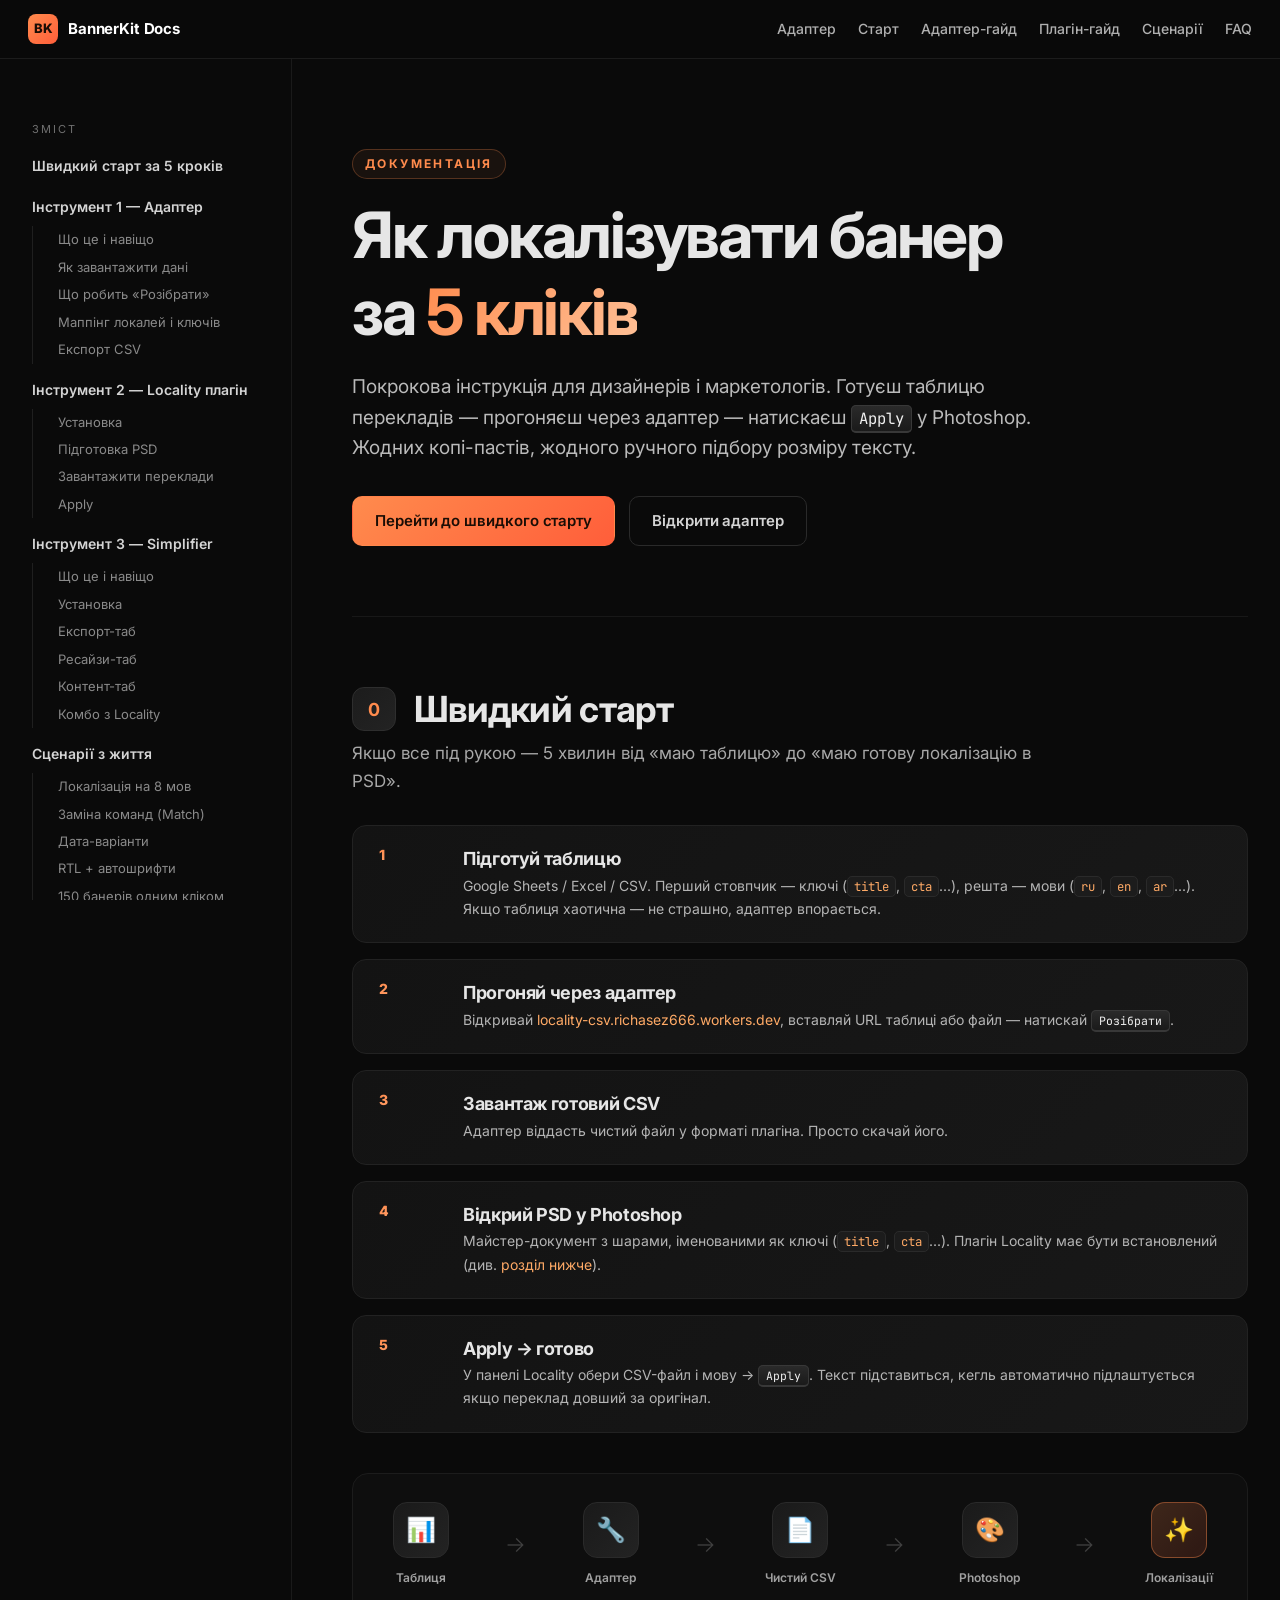
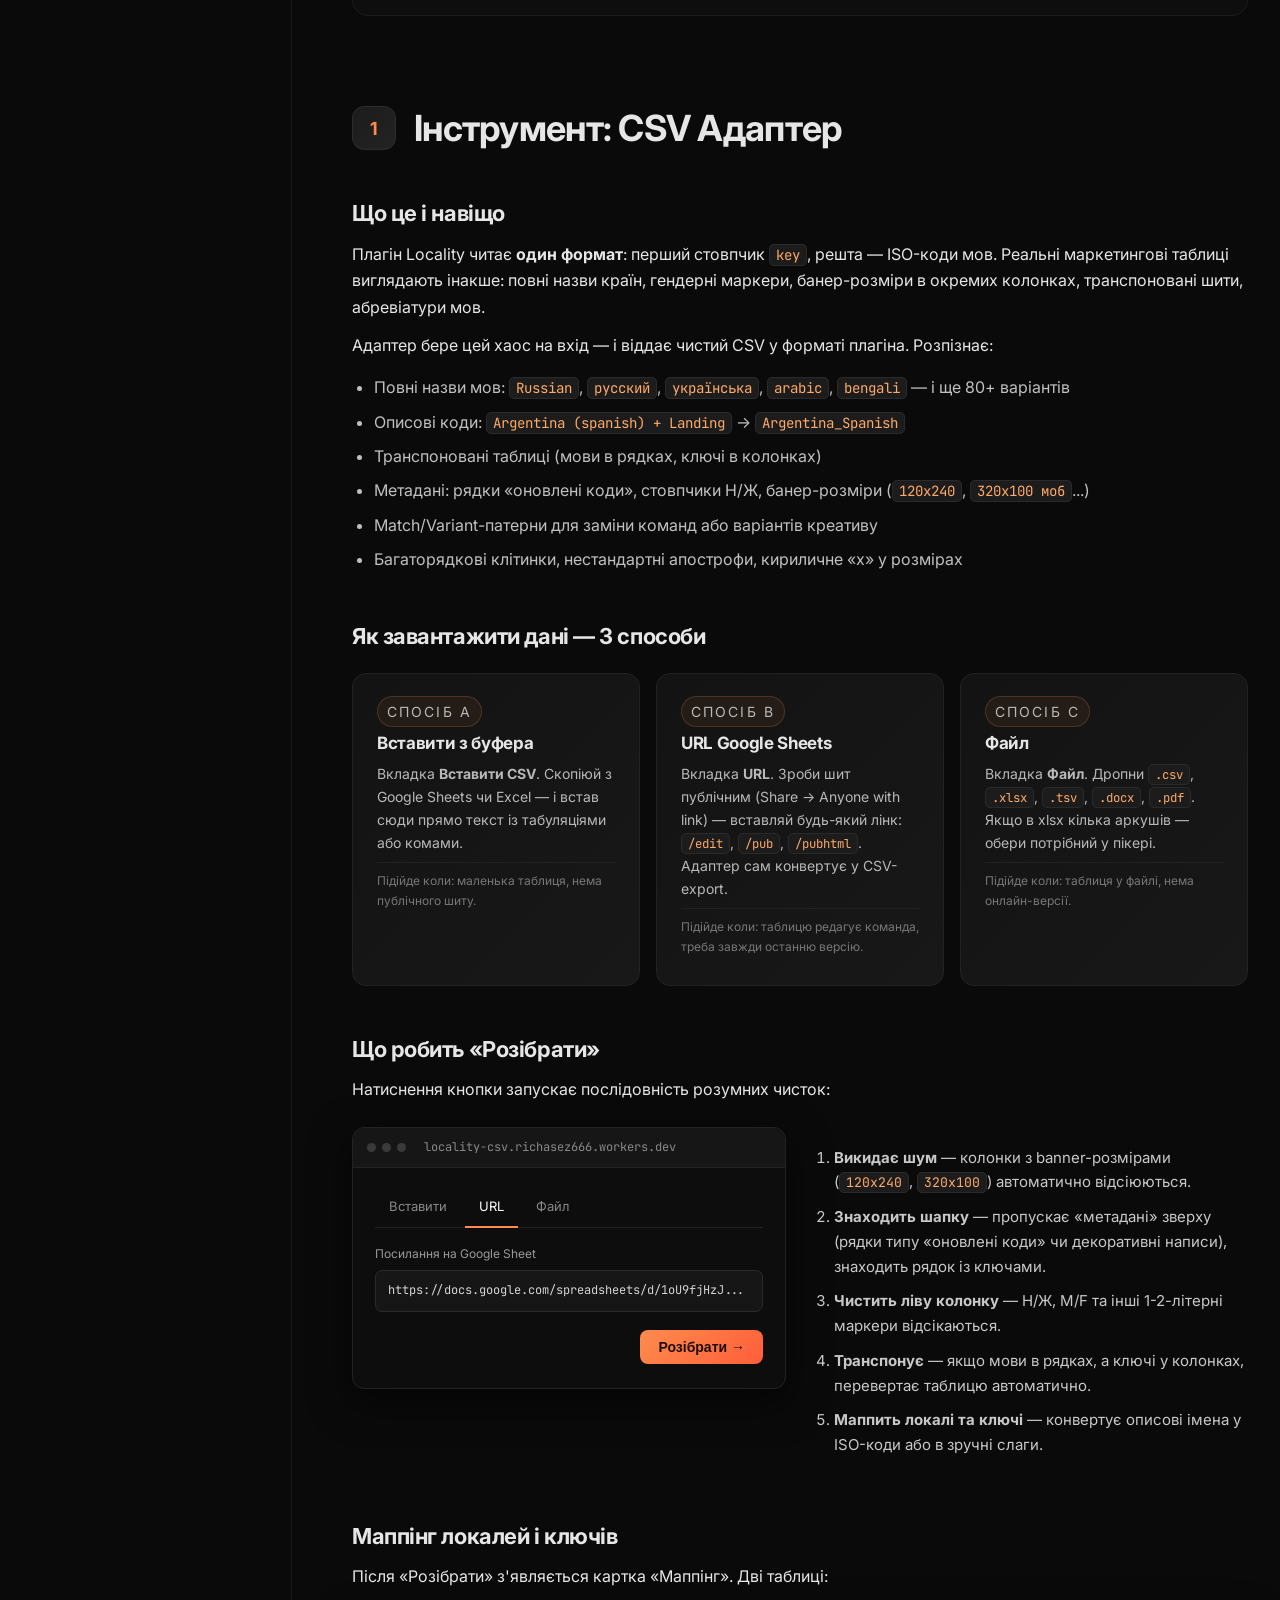
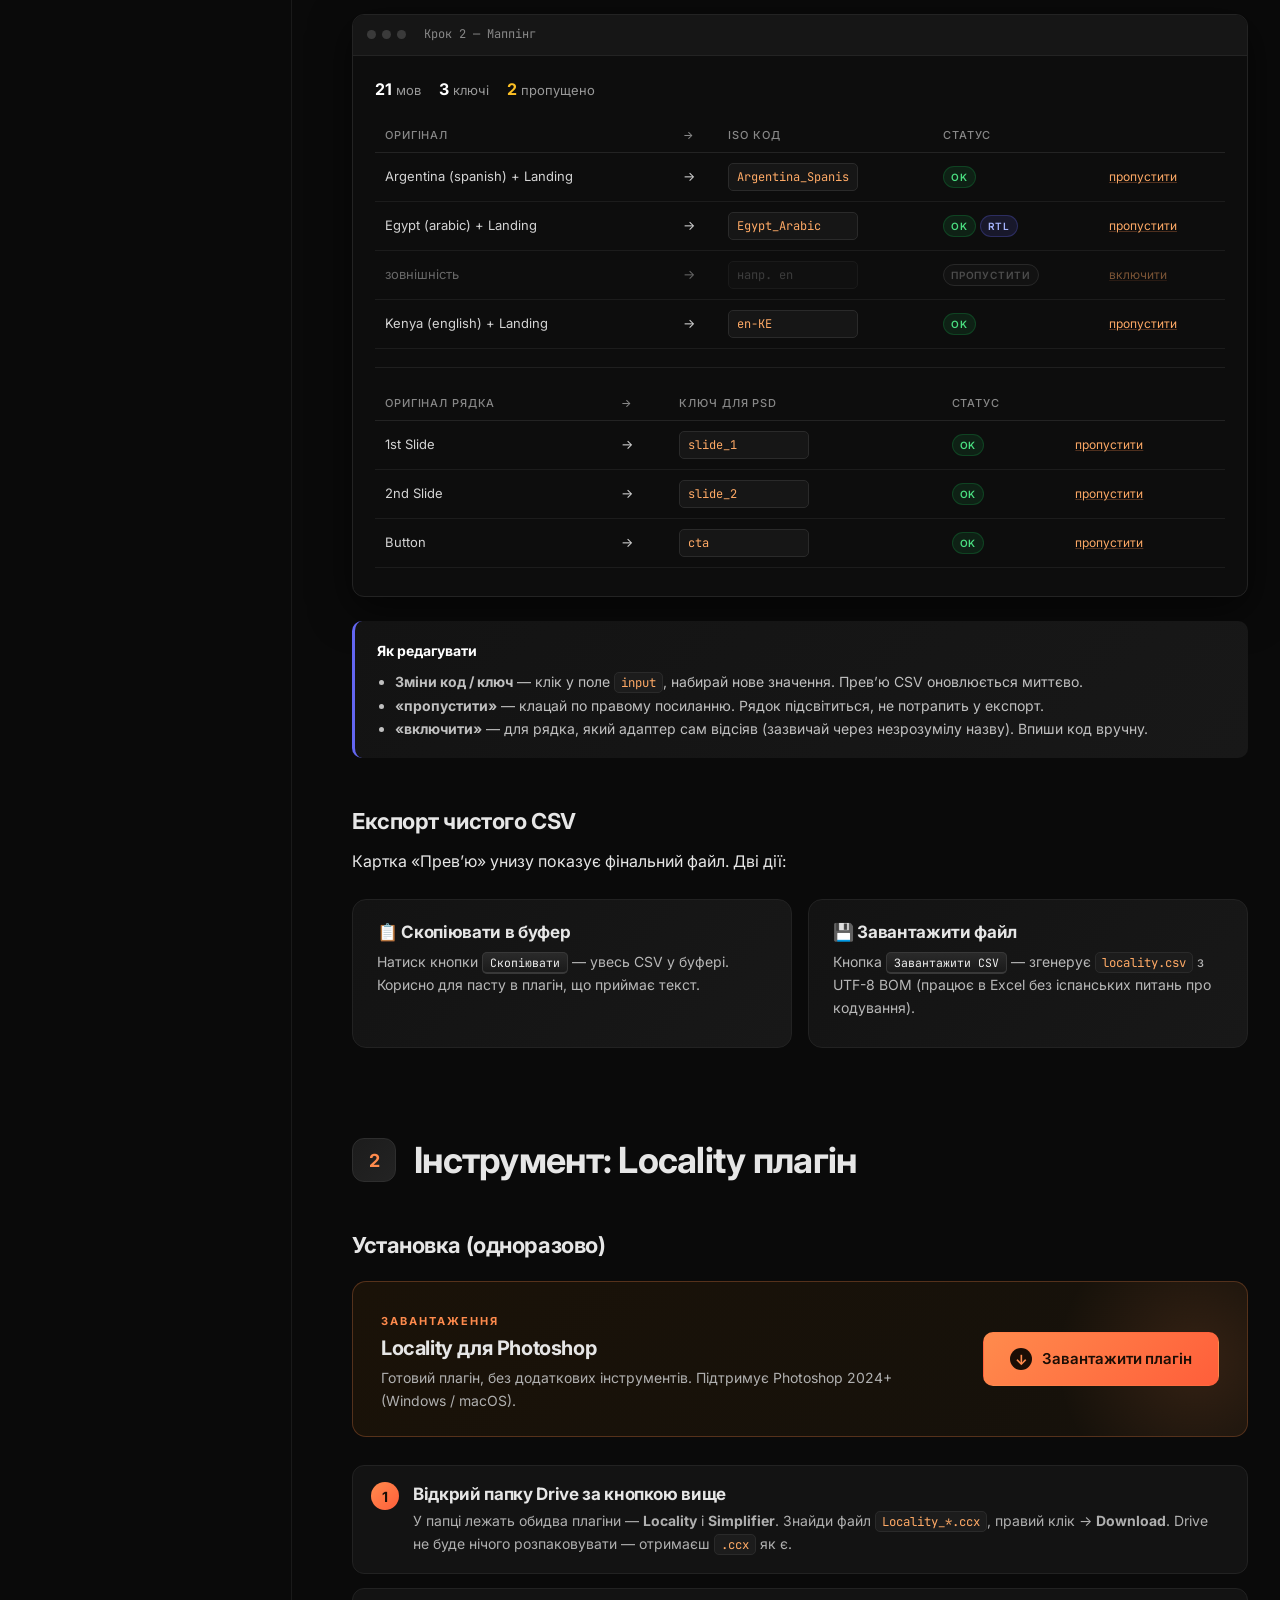
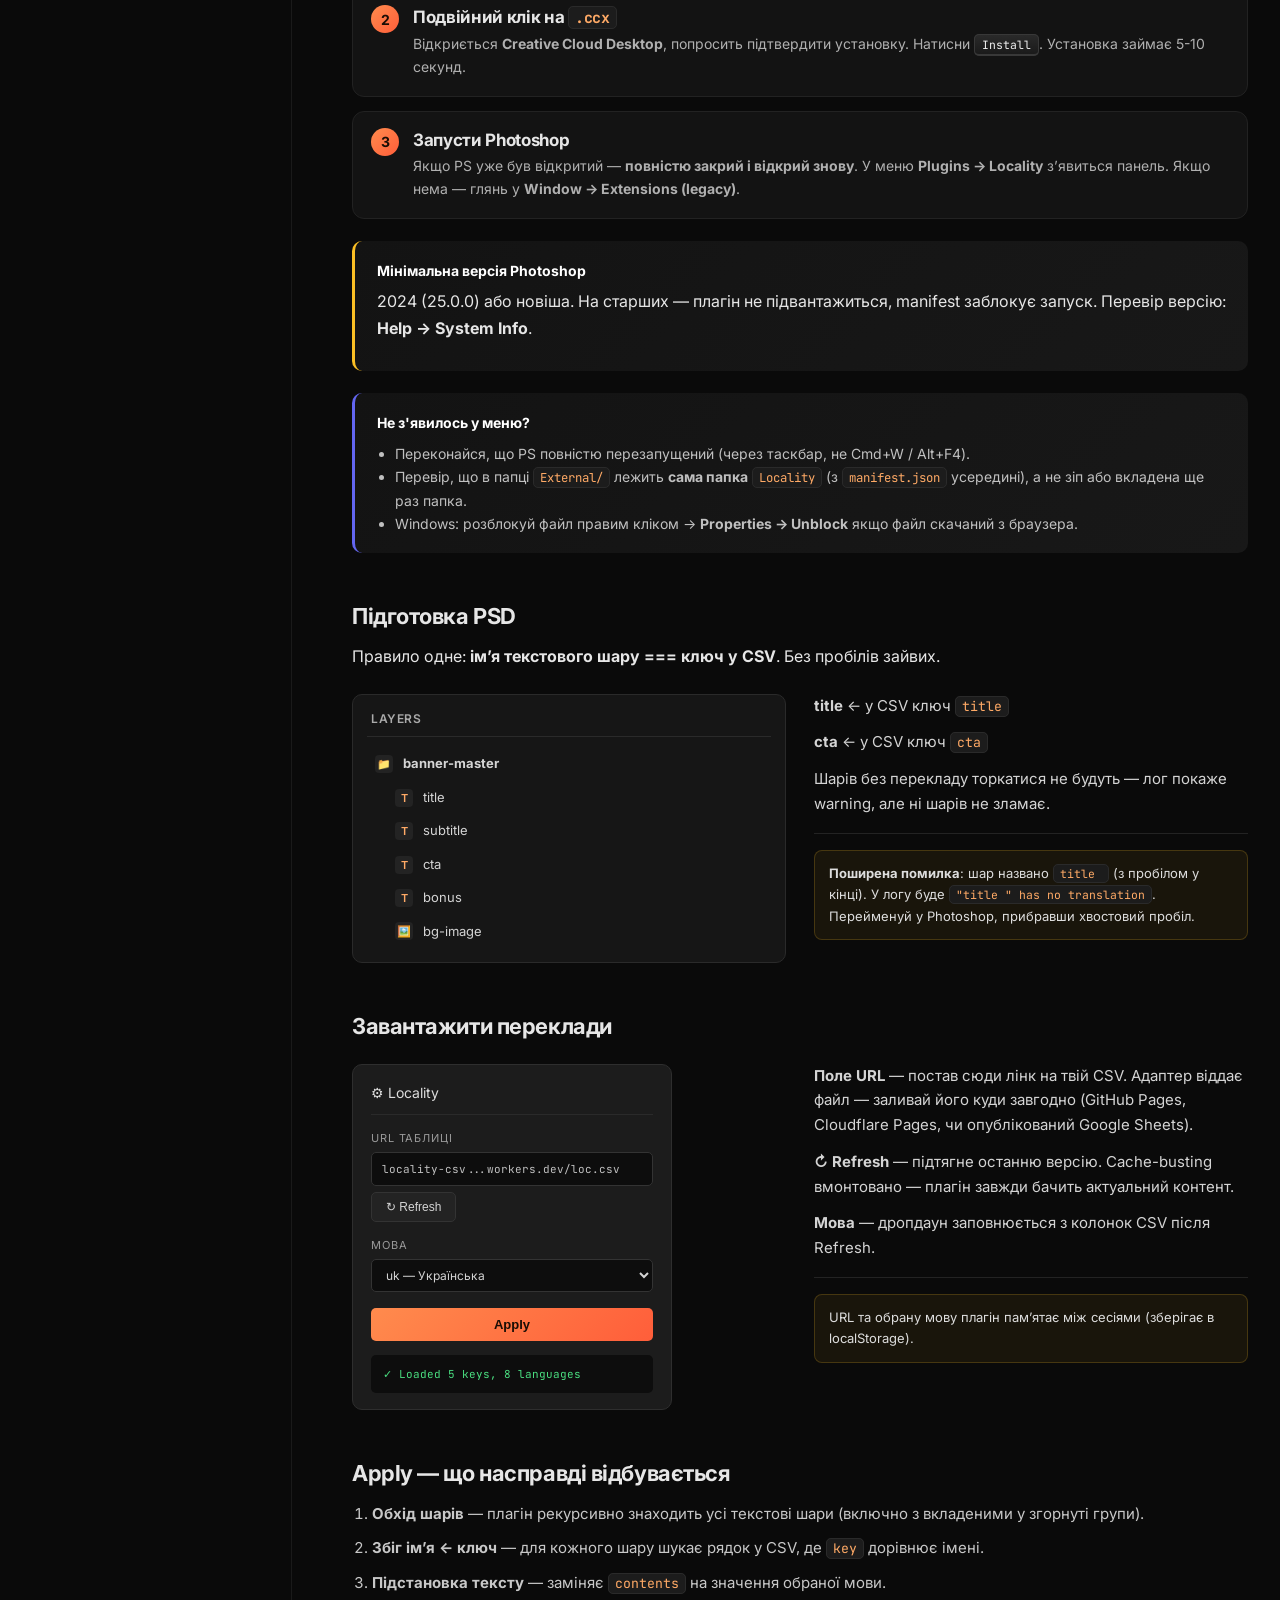
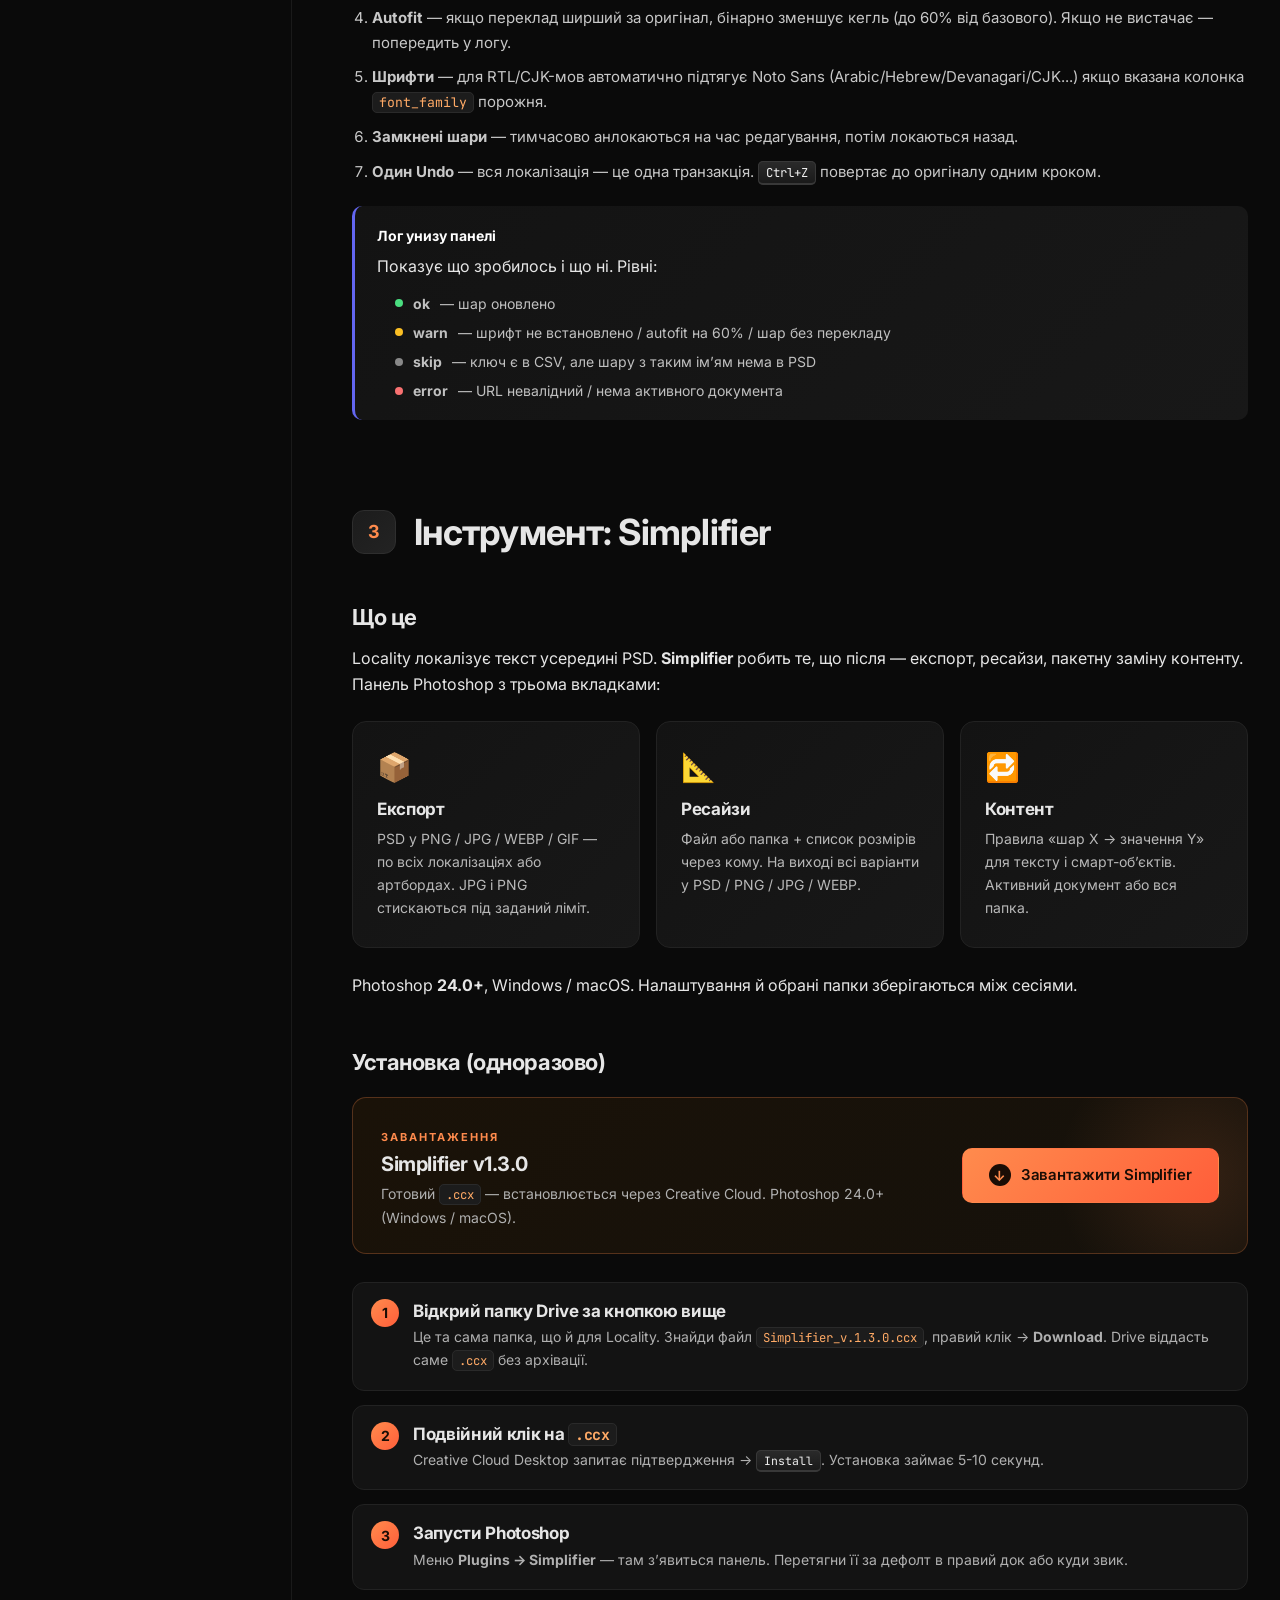
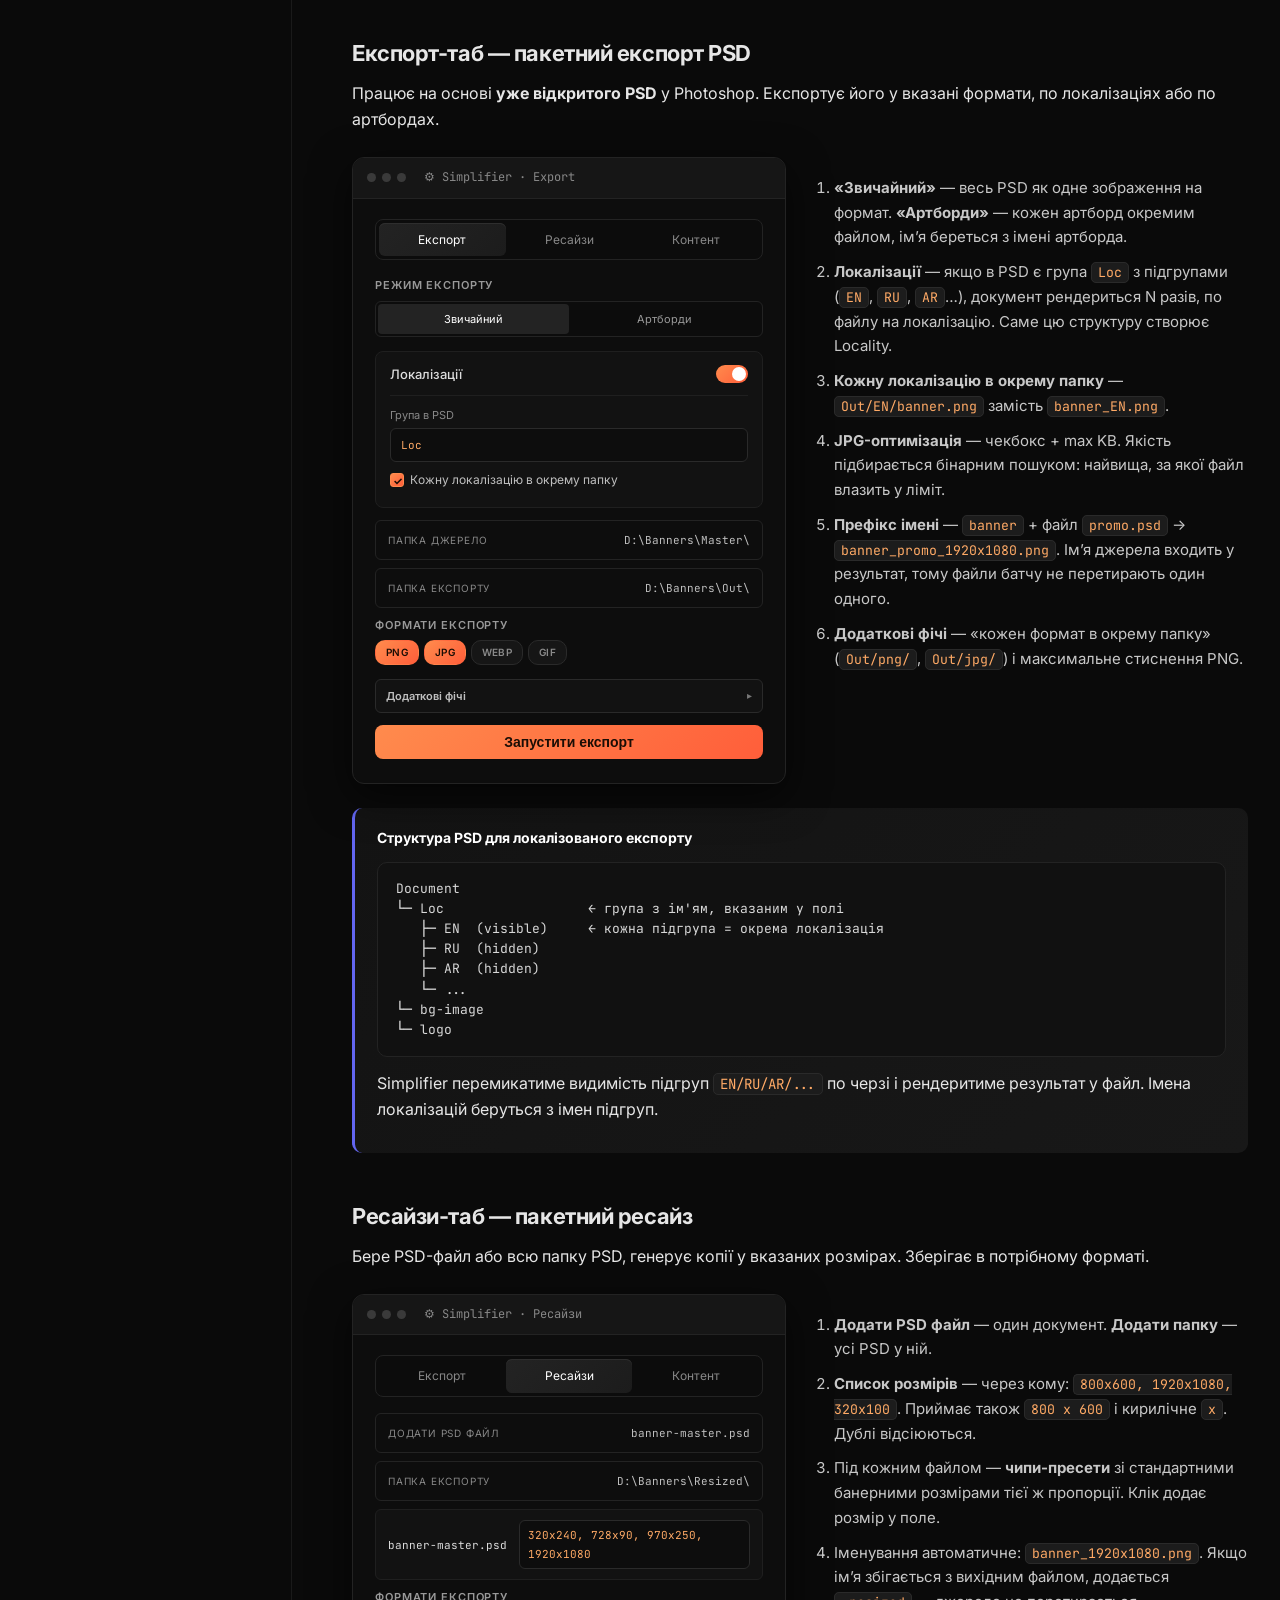
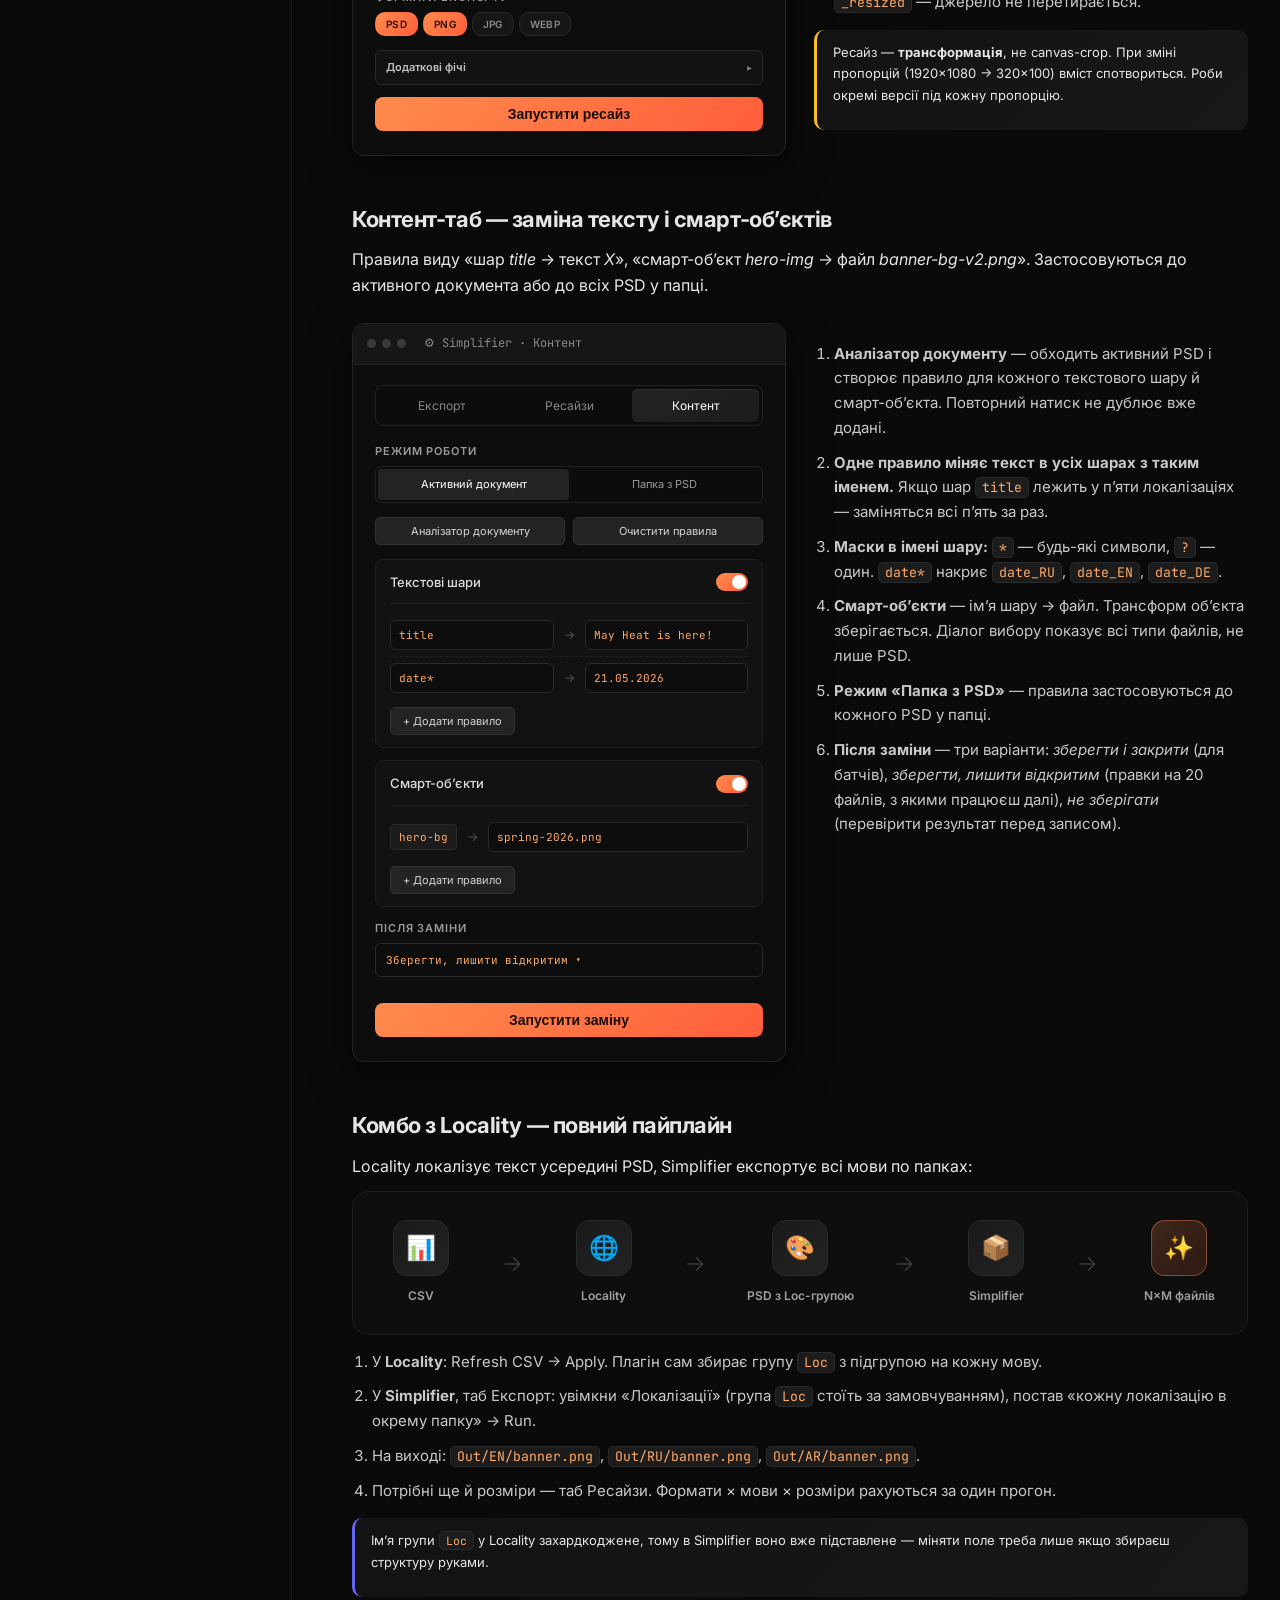
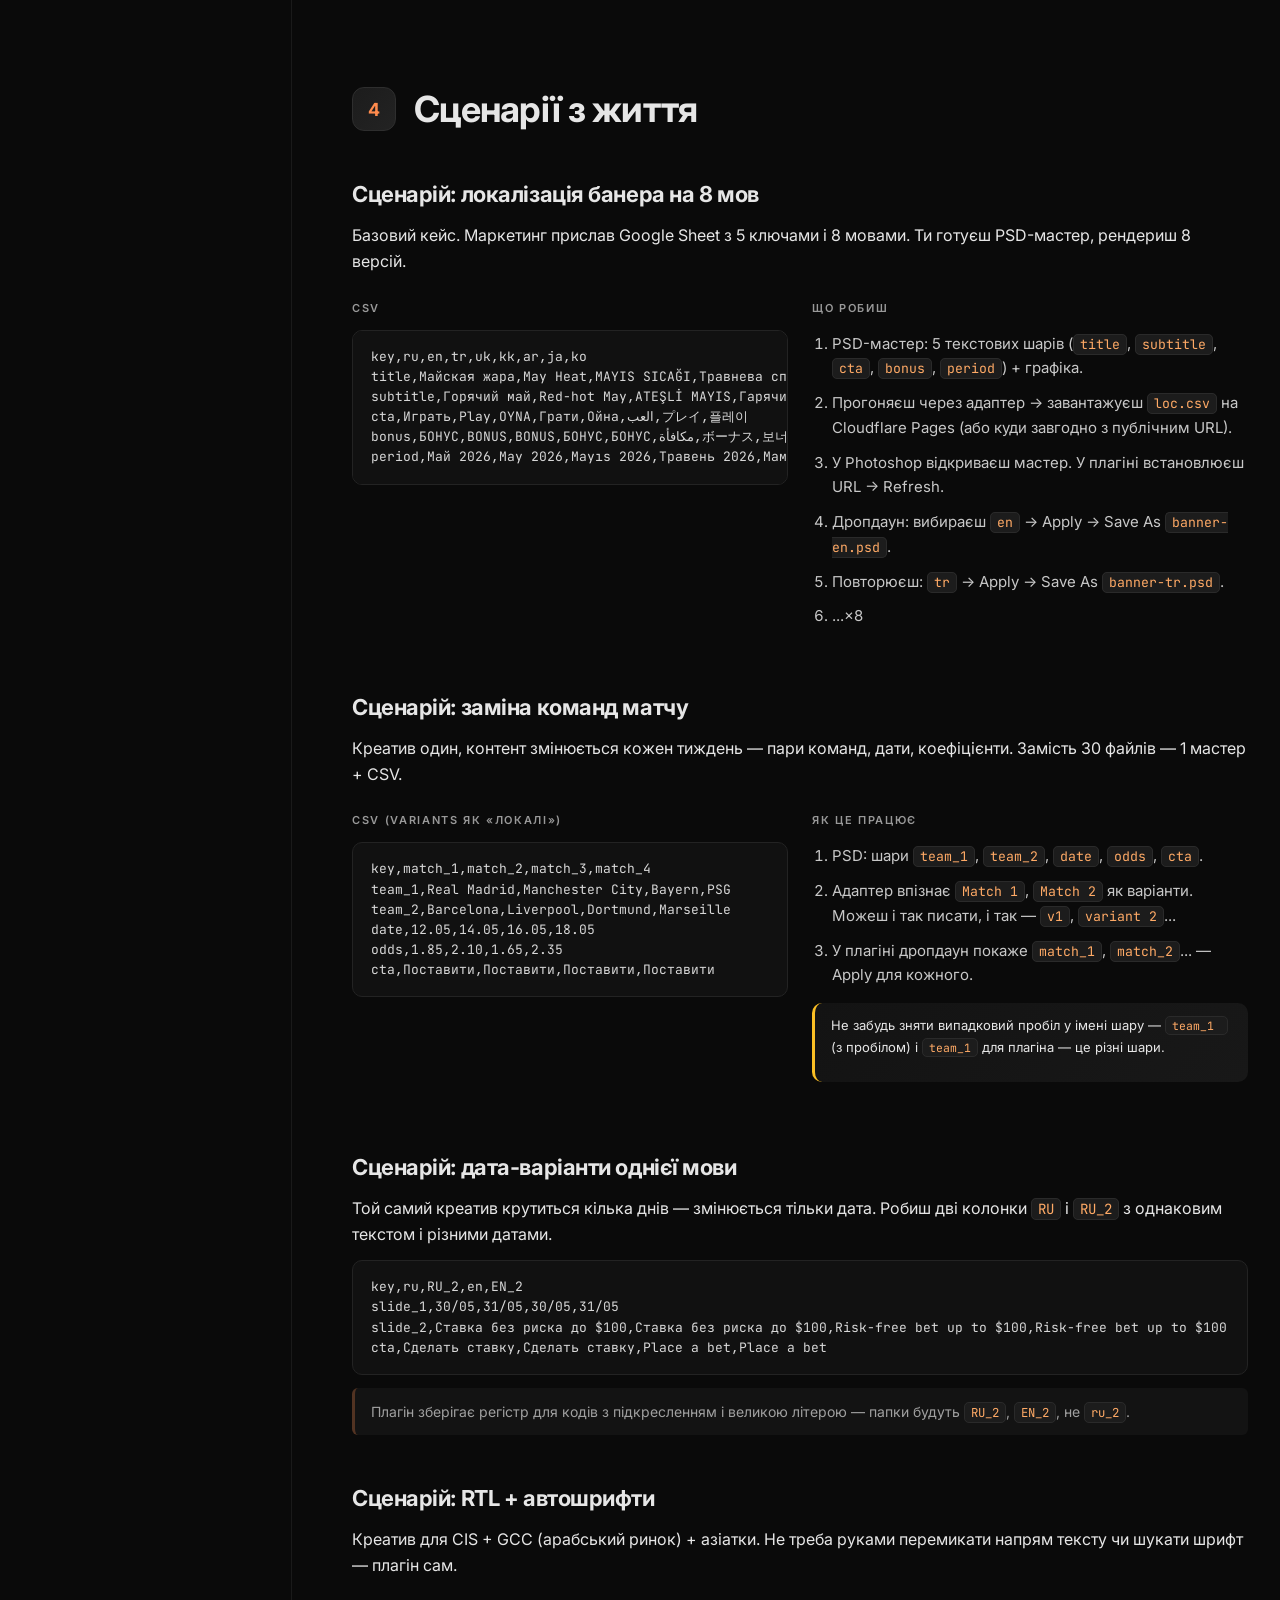
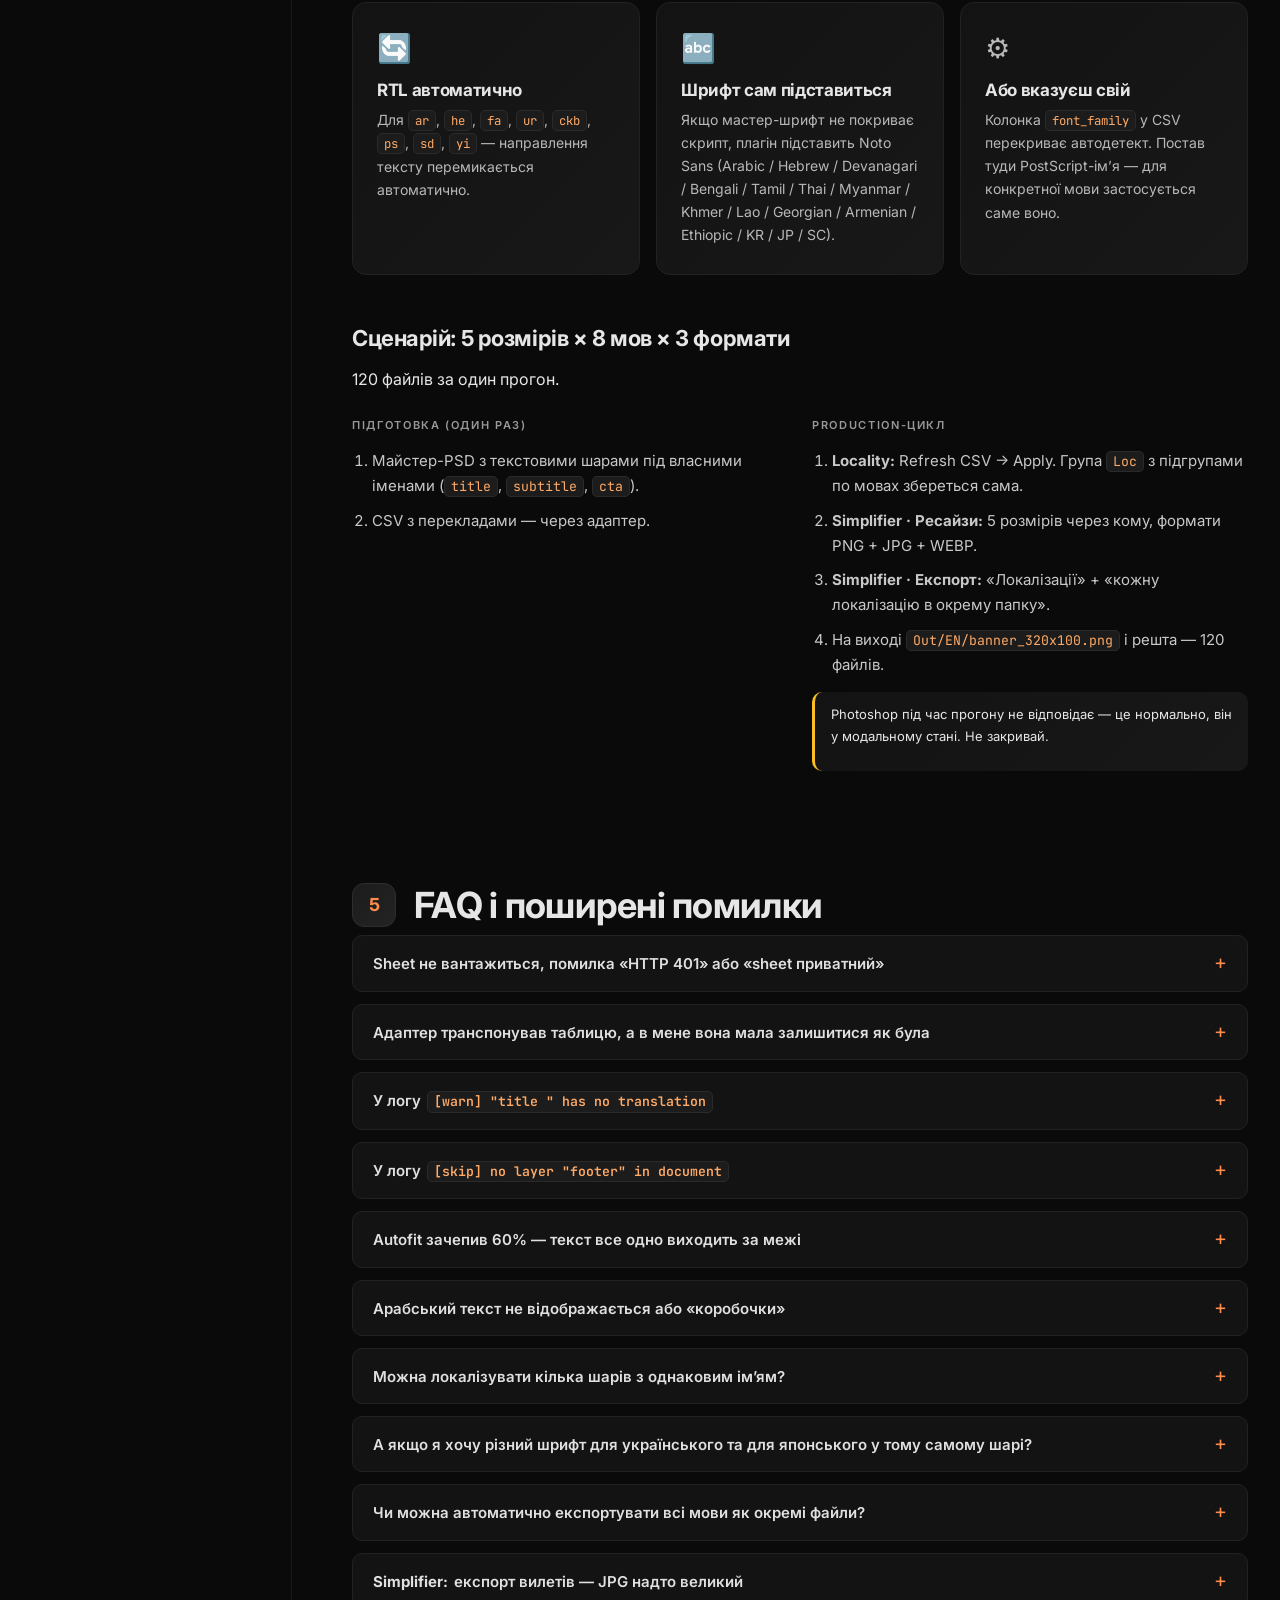
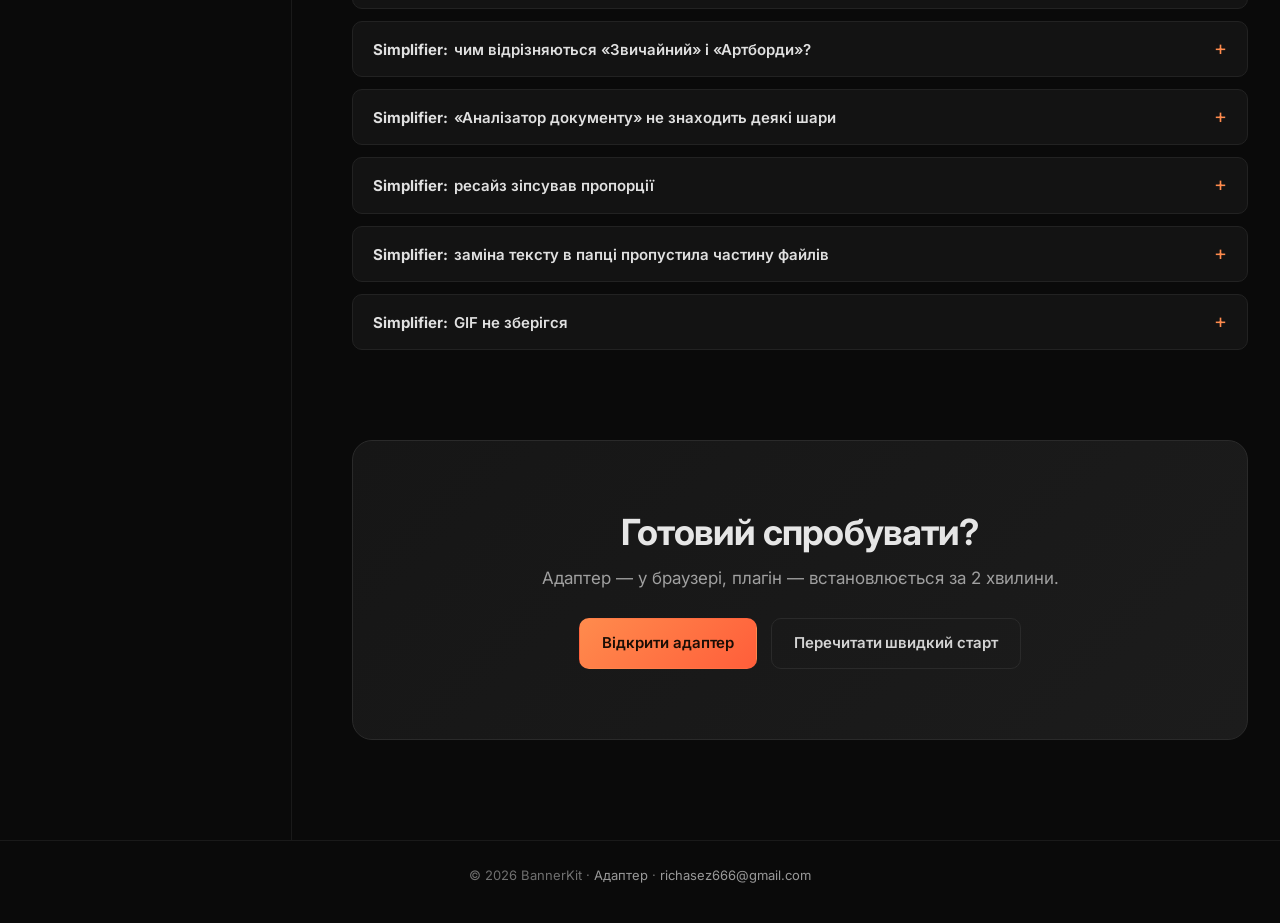
==== commit e1ba3da6: "Fix FAQ summary layout, add favicon, drop log/report details FAQ summaries used flex + space-between" ====
--- a/docs/index.html
+++ b/docs/index.html
@@ -5,6 +5,8 @@
 <meta name="viewport" content="width=device-width,initial-scale=1" />
 <title>Як працювати з Locality + Адаптером — Документація</title>
 <meta name="description" content="Покрокова інструкція для дизайнерів і маркетологів: підготувати таблицю перекладів, прогнати через адаптер, локалізувати банер у Photoshop за два кліки." />
+<!-- Фавікон інлайном: без зайвого файлу і без окремого запиту до сервера -->
+<link rel="icon" href="data:image/svg+xml,%3Csvg xmlns='http://www.w3.org/2000/svg' viewBox='0 0 64 64'%3E%3Crect width='64' height='64' rx='14' fill='%23131313'/%3E%3Crect x='10' y='16' width='44' height='6' rx='3' fill='%23ff8b4d'/%3E%3Crect x='10' y='29' width='30' height='6' rx='3' fill='%23ff5e3a'/%3E%3Crect x='10' y='42' width='38' height='6' rx='3' fill='%23ff8b4d' opacity='.55'/%3E%3C/svg%3E" />
 <link rel="preconnect" href="https://fonts.googleapis.com" />
 <link rel="preconnect" href="https://fonts.gstatic.com" crossorigin />
 <link href="https://fonts.googleapis.com/css2?family=Inter:wght@400;500;600;700;800&family=JetBrains+Mono:wght@400;500&display=swap" rel="stylesheet" />
@@ -571,7 +573,6 @@
           <li><strong>JPG-оптимізація</strong> — чекбокс + max KB. Якість підбирається бінарним пошуком: найвища, за якої файл влазить у ліміт.</li>
           <li><strong>Префікс імені</strong> — <code>banner</code> + файл <code>promo.psd</code> → <code>banner_promo_1920x1080.png</code>. Імʼя джерела входить у результат, тому файли батчу не перетирають один одного.</li>
           <li><strong>Додаткові фічі</strong> — «кожен формат в окрему папку» (<code>Out/png/</code>, <code>Out/jpg/</code>) і максимальне стиснення PNG.</li>
-          <li>Під логом — <strong>Відкрити папку</strong> і <strong>Зберегти звіт</strong> у <code>.txt</code>. Лог живе тільки до перезавантаження панелі, тому звіт варто зберігати після великих прогонів.</li>
         </ol>
       </div>
     </div>
@@ -721,7 +722,7 @@
         <ol class="explain-list">
           <li><strong>Аналізатор документу</strong> — обходить активний PSD і створює правило для кожного текстового шару й смарт-обʼєкта. Повторний натиск не дублює вже додані.</li>
           <li><strong>Одне правило міняє текст в усіх шарах з таким іменем.</strong> Якщо шар <code>title</code> лежить у пʼяти локалізаціях — заміняться всі пʼять за раз.</li>
-          <li><strong>Маски в імені шару:</strong> <code>*</code> — будь-які символи, <code>?</code> — один. <code>date*</code> накриє <code>date_RU</code>, <code>date_EN</code>, <code>date_DE</code>. У лозі видно, які саме шари збіглись.</li>
+          <li><strong>Маски в імені шару:</strong> <code>*</code> — будь-які символи, <code>?</code> — один. <code>date*</code> накриє <code>date_RU</code>, <code>date_EN</code>, <code>date_DE</code>.</li>
           <li><strong>Смарт-обʼєкти</strong> — імʼя шару → файл. Трансформ обʼєкта зберігається. Діалог вибору показує всі типи файлів, не лише PSD.</li>
           <li><strong>Режим «Папка з PSD»</strong> — правила застосовуються до кожного PSD у папці.</li>
           <li><strong>Після заміни</strong> — три варіанти: <em>зберегти і закрити</em> (для батчів), <em>зберегти, лишити відкритим</em> (правки на 20 файлів, з якими працюєш далі), <em>не зберігати</em> (перевірити результат перед записом).</li>
@@ -893,7 +894,7 @@
           <li>На виході <code>Out/EN/banner_320x100.png</code> і решта — 120 файлів.</li>
         </ol>
         <div class="callout callout-warn callout-mini">
-          <p>Photoshop під час прогону не відповідає — це нормально, він у модальному стані. Не закривай. Після завершення тисни «Зберегти звіт», якщо треба перевірити, що саме записалось.</p>
+          <p>Photoshop під час прогону не відповідає — це нормально, він у модальному стані. Не закривай.</p>
         </div>
       </div>
     </div>
@@ -972,12 +973,12 @@
 
   <details class="faq">
     <summary><strong>Simplifier:</strong> заміна тексту в папці пропустила частину файлів</summary>
-    <p>Дивись лог — там сказано, який PSD пропущено і чому. Один проблемний файл не зупиняє батч, решта дообробляється. Найчастіші причини: шару з таким іменем немає (спробуй маску <code>title*</code>), файл заблокований на запис, або це <code>.psb</code> — скануються лише <code>.psd</code>.</p>
-  </details>
-
-  <details class="faq">
-    <summary><strong>Simplifier:</strong> експорт написав «20/20», але частина файлів не зʼявилась</summary>
-    <p>Такого більше не буває: помилки збереження рахуються окремо від файлів. Якщо формат не записався, підсумок каже прямо — <em>«НЕ ЗБЕРЕЖЕНО 20 файл(ів) [gif]»</em>. GIF вимагає 8 біт/канал і режим RGB — 16-бітний або CMYK документ Photoshop у GIF не запише, і лог назве саме цю причину.</p>
+    <p>Один проблемний файл не зупиняє прогін — решта дообробляється. Найчастіші причини: шару з таким іменем немає (спробуй маску <code>title*</code>), файл заблокований на запис, або це <code>.psb</code> — скануються лише <code>.psd</code>.</p>
+  </details>
+
+  <details class="faq">
+    <summary><strong>Simplifier:</strong> GIF не зберігся</summary>
+    <p>GIF вимагає 8 біт на канал і колірний режим RGB. 16-бітний або CMYK документ Photoshop у GIF не запише. Переведи документ у <strong>Image → Mode → RGB Color</strong> і <strong>8 Bits/Channel</strong>.</p>
   </details>
 
 </section>
--- a/docs/style.css
+++ b/docs/style.css
@@ -1228,17 +1228,25 @@
   list-style: none;
   font-size: 15px;
   display: flex;
-  align-items: center;
-  justify-content: space-between;
+  align-items: baseline;
+  /* НЕ space-between: <strong>Simplifier:</strong> і текст після нього —
+     два окремі flex-елементи, space-between розкидав би їх по краях.
+     Плюс "+" притискається праворуч через margin-left: auto. */
+  gap: 6px;
+  line-height: 1.35;
 }
 .faq summary::-webkit-details-marker { display: none; }
 .faq summary::after {
   content: "+";
+  margin-left: auto;
+  flex-shrink: 0;
   color: #ff8b4d;
   font-weight: 400;
   font-size: 20px;
+  line-height: 1;
   transition: transform 0.2s;
 }
+.faq summary strong { flex-shrink: 0; }
 .faq[open] summary::after { transform: rotate(45deg); }
 .faq p {
   padding: 0 20px 18px;
@@ -1296,4 +1304,21 @@
   .qs-stage { min-width: 65px; }
   .stage-icon { width: 44px; height: 44px; font-size: 20px; }
   .qs-arrow { font-size: 16px; }
-}
+
+  /* Код-блоки (дерево PSD, приклади CSV) не мають розпирати сторінку
+     вбік — скролимо їх усередині себе, а не body */
+  pre { overflow-x: auto; -webkit-overflow-scrolling: touch; }
+  pre code { white-space: pre; }
+
+  /* Мокапи панелі: менше падінгу, дрібніший моноширинний текст */
+  .mockup-body { padding: 14px; }
+  .sm-io-path, .sm-input, .sm-input-inline { font-size: 10px; }
+  .sm-rule { flex-wrap: wrap; }
+
+  /* FAQ: довгі заголовки на вузькому екрані */
+  .faq summary { font-size: 14px; padding: 14px 16px; }
+  .faq p { padding: 0 16px 16px; }
+
+  /* Довгі шляхи й імена файлів переносяться, а не ріжуться */
+  code { overflow-wrap: anywhere; }
+}
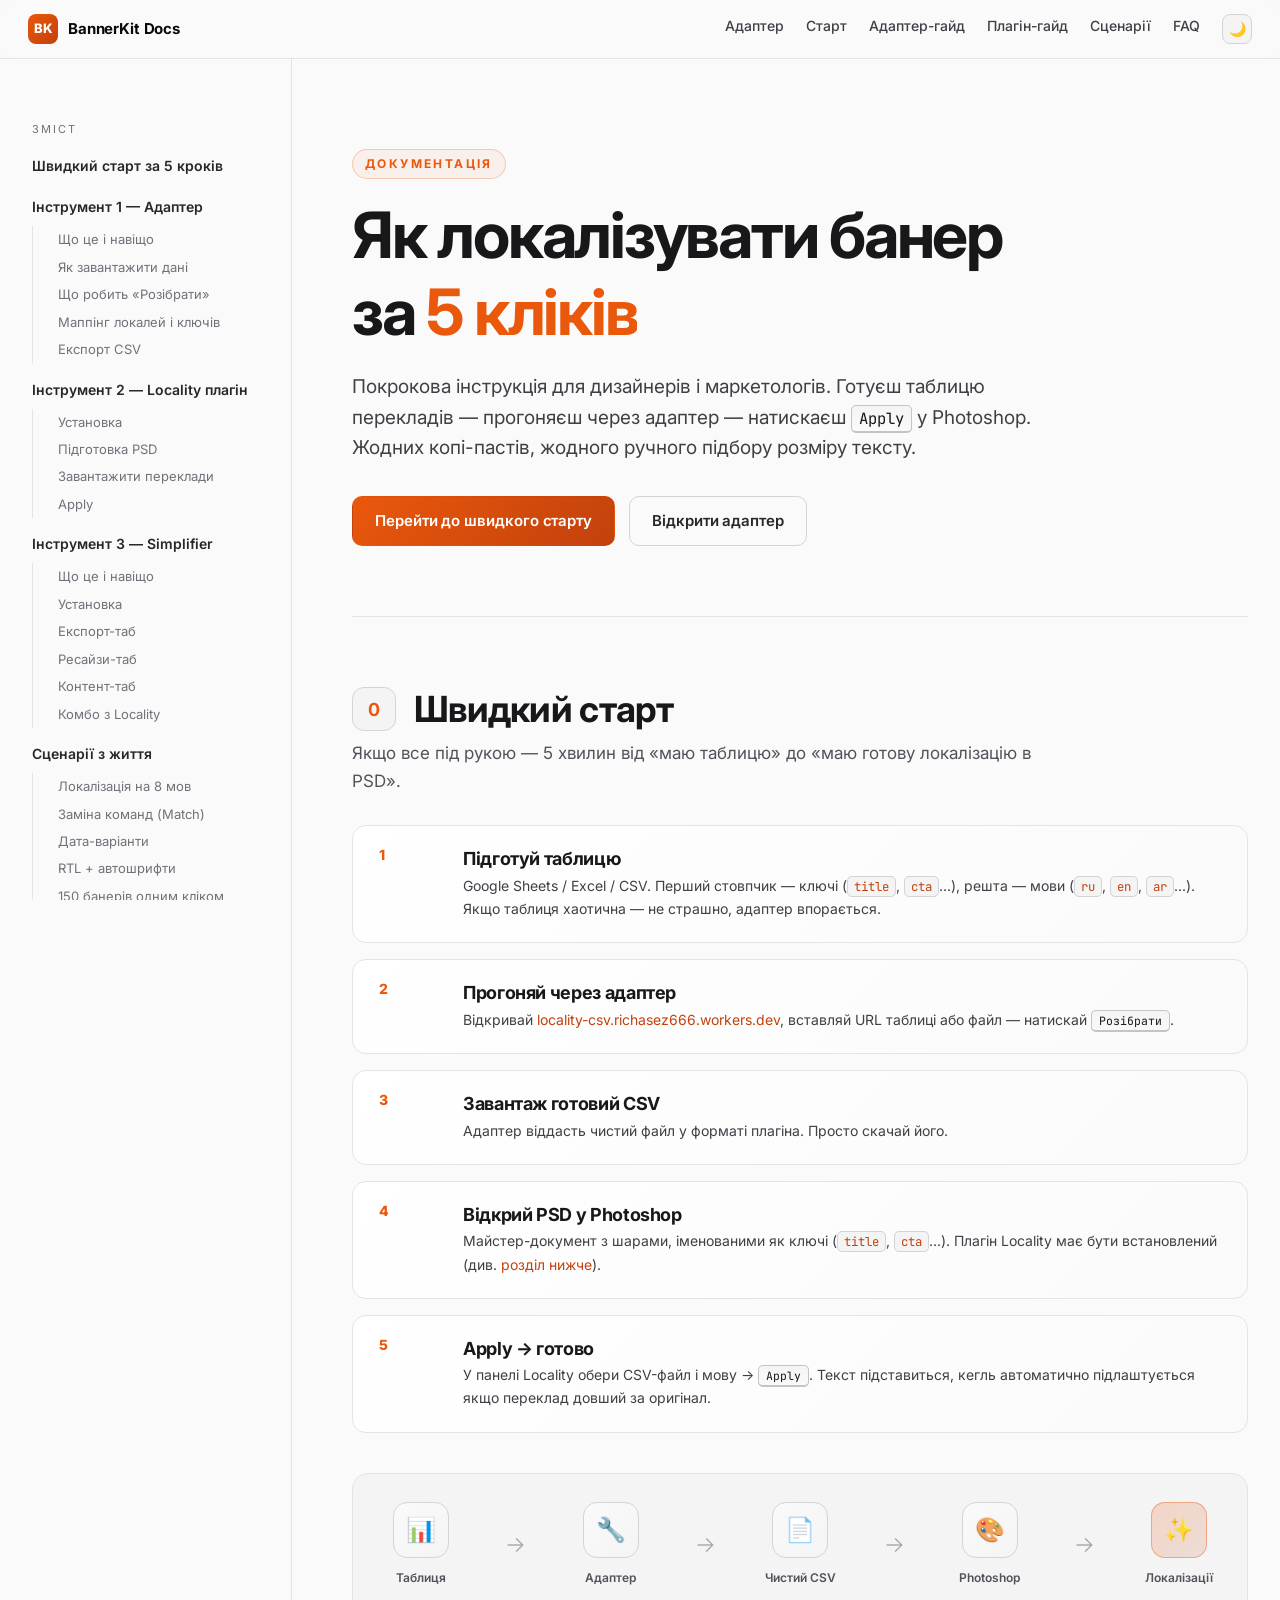
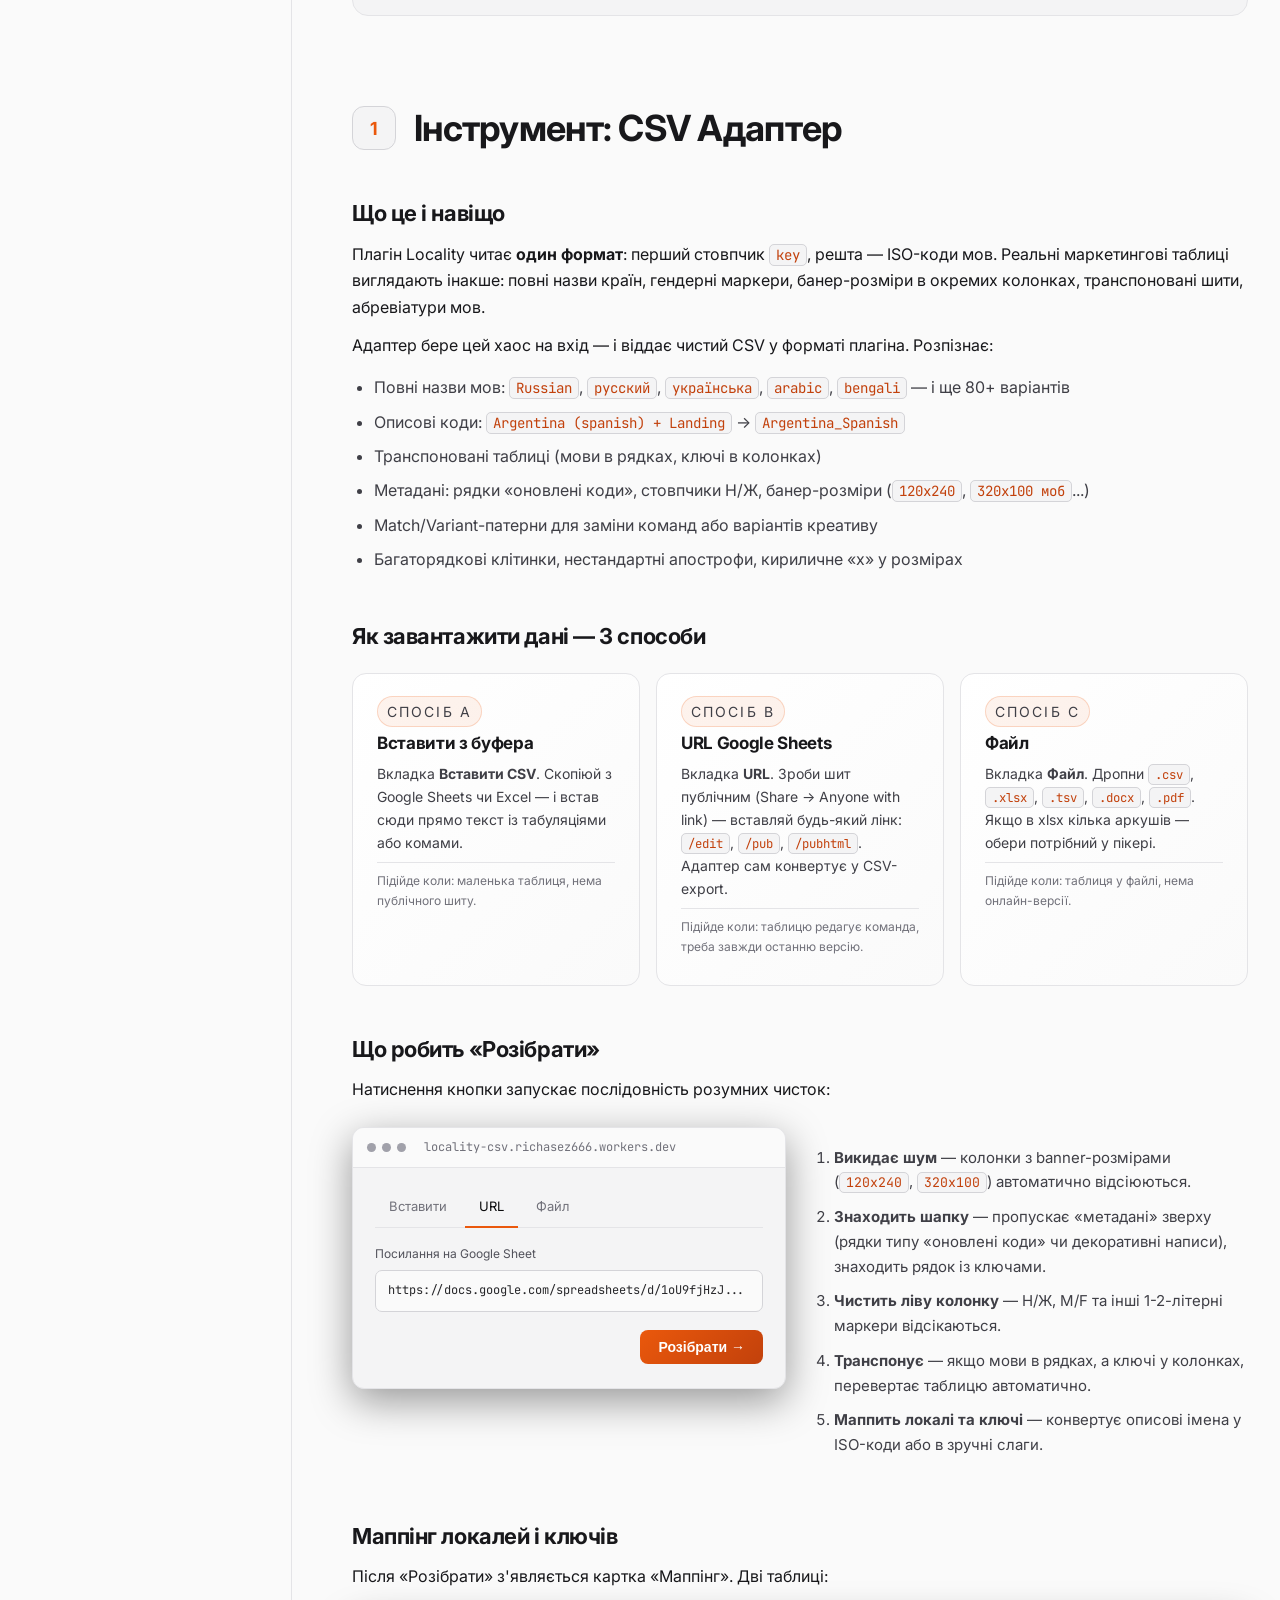
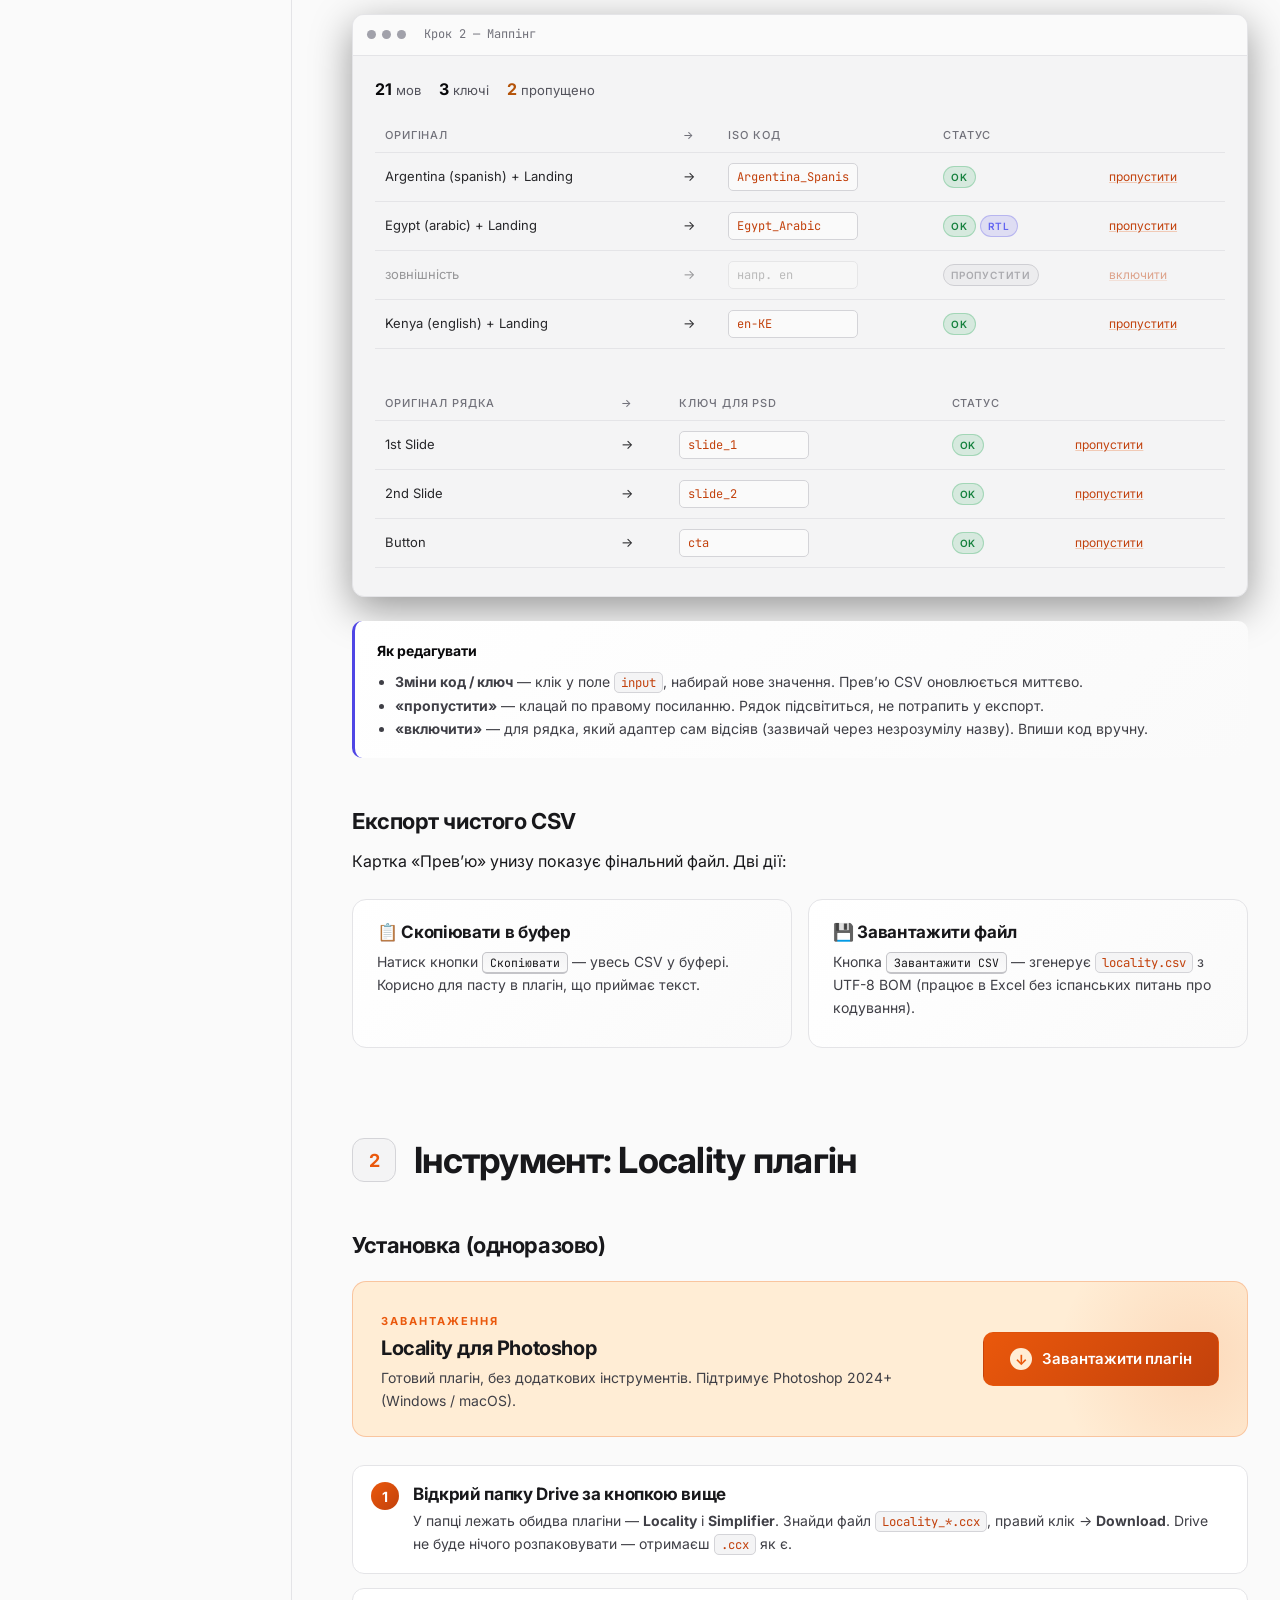
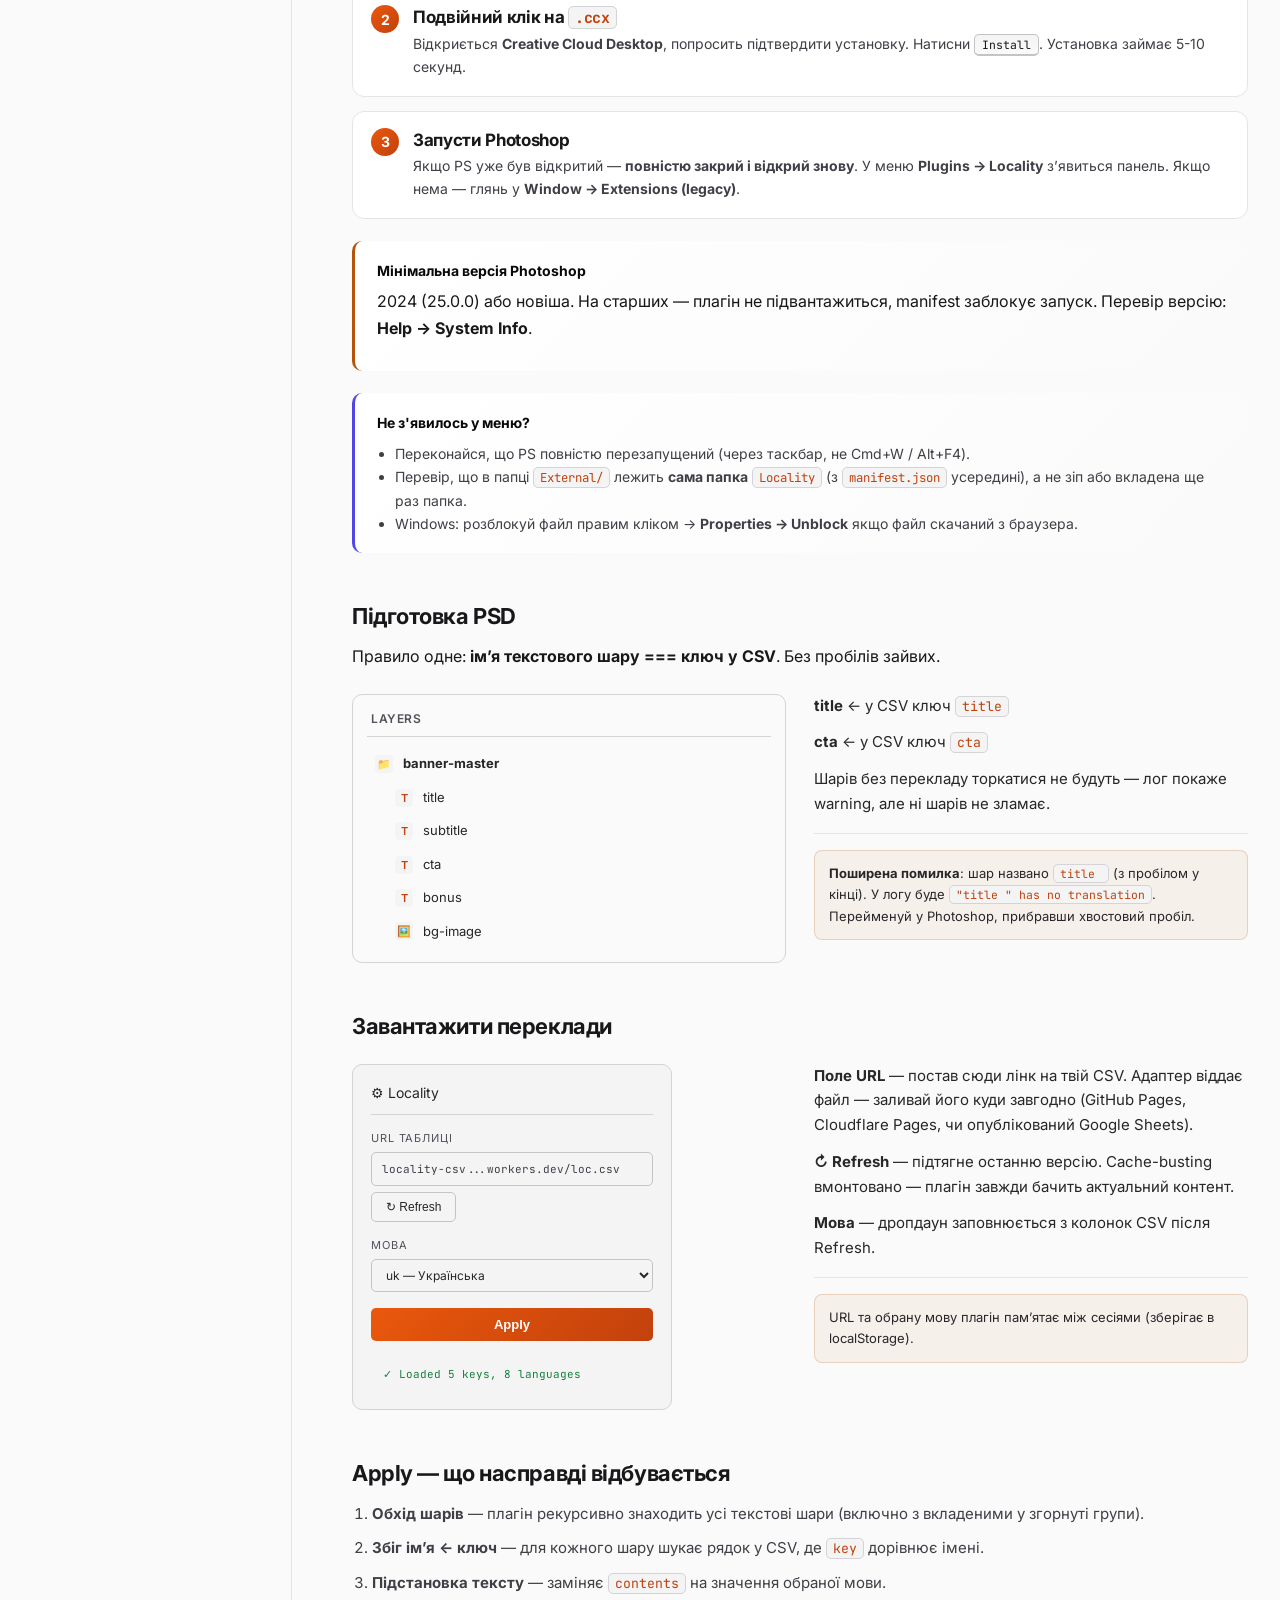
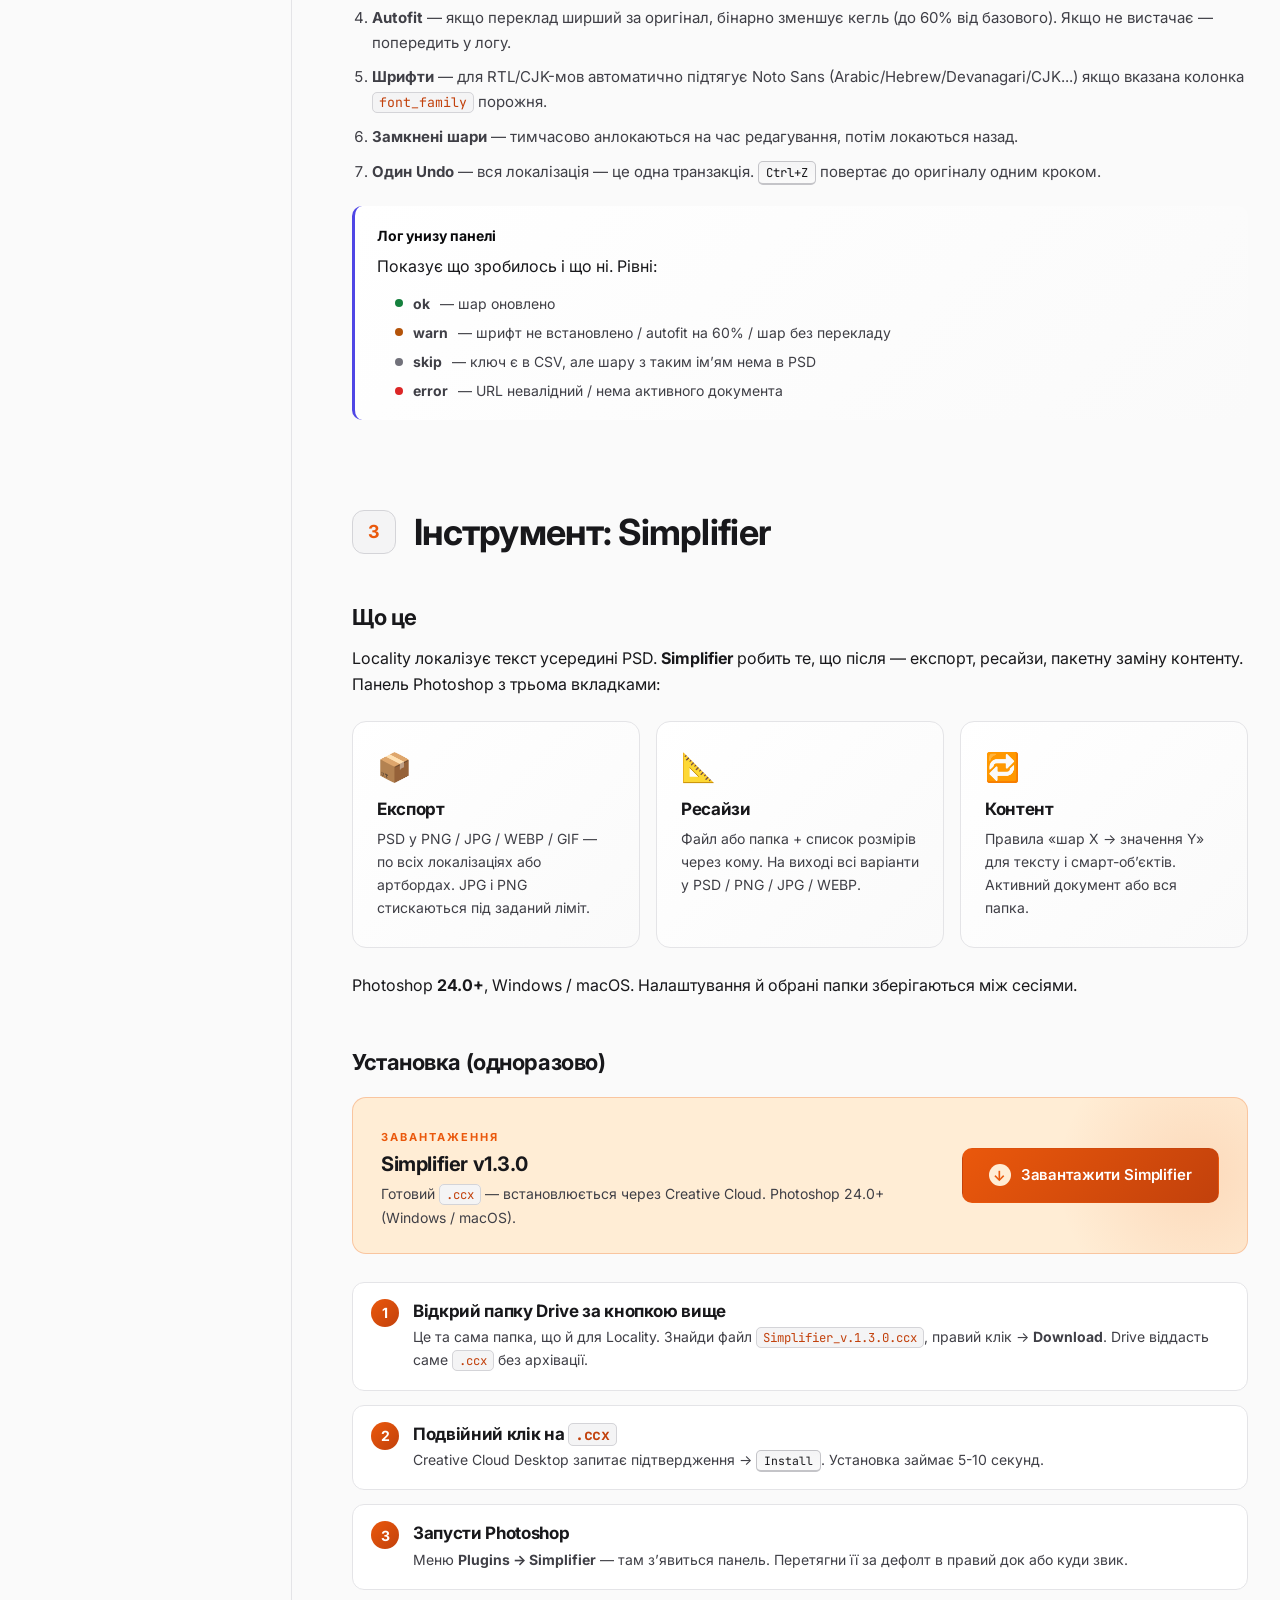
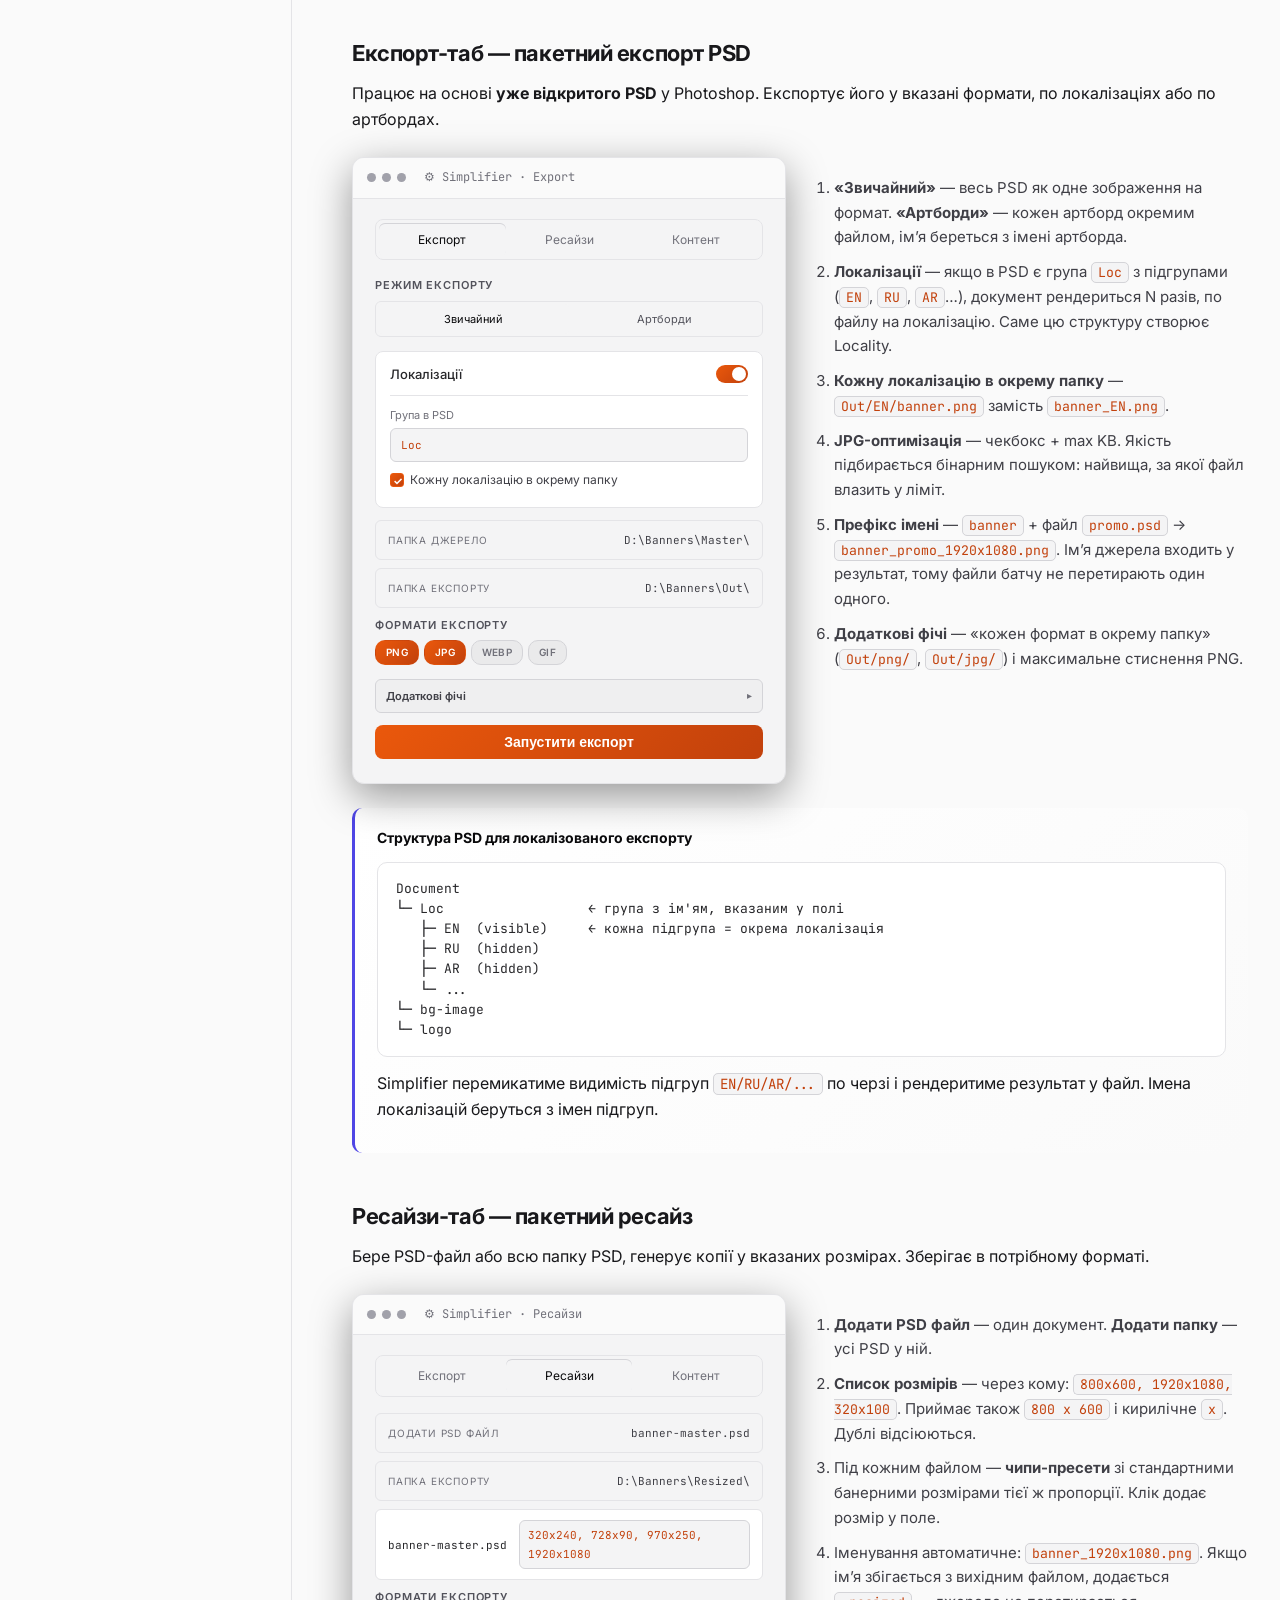
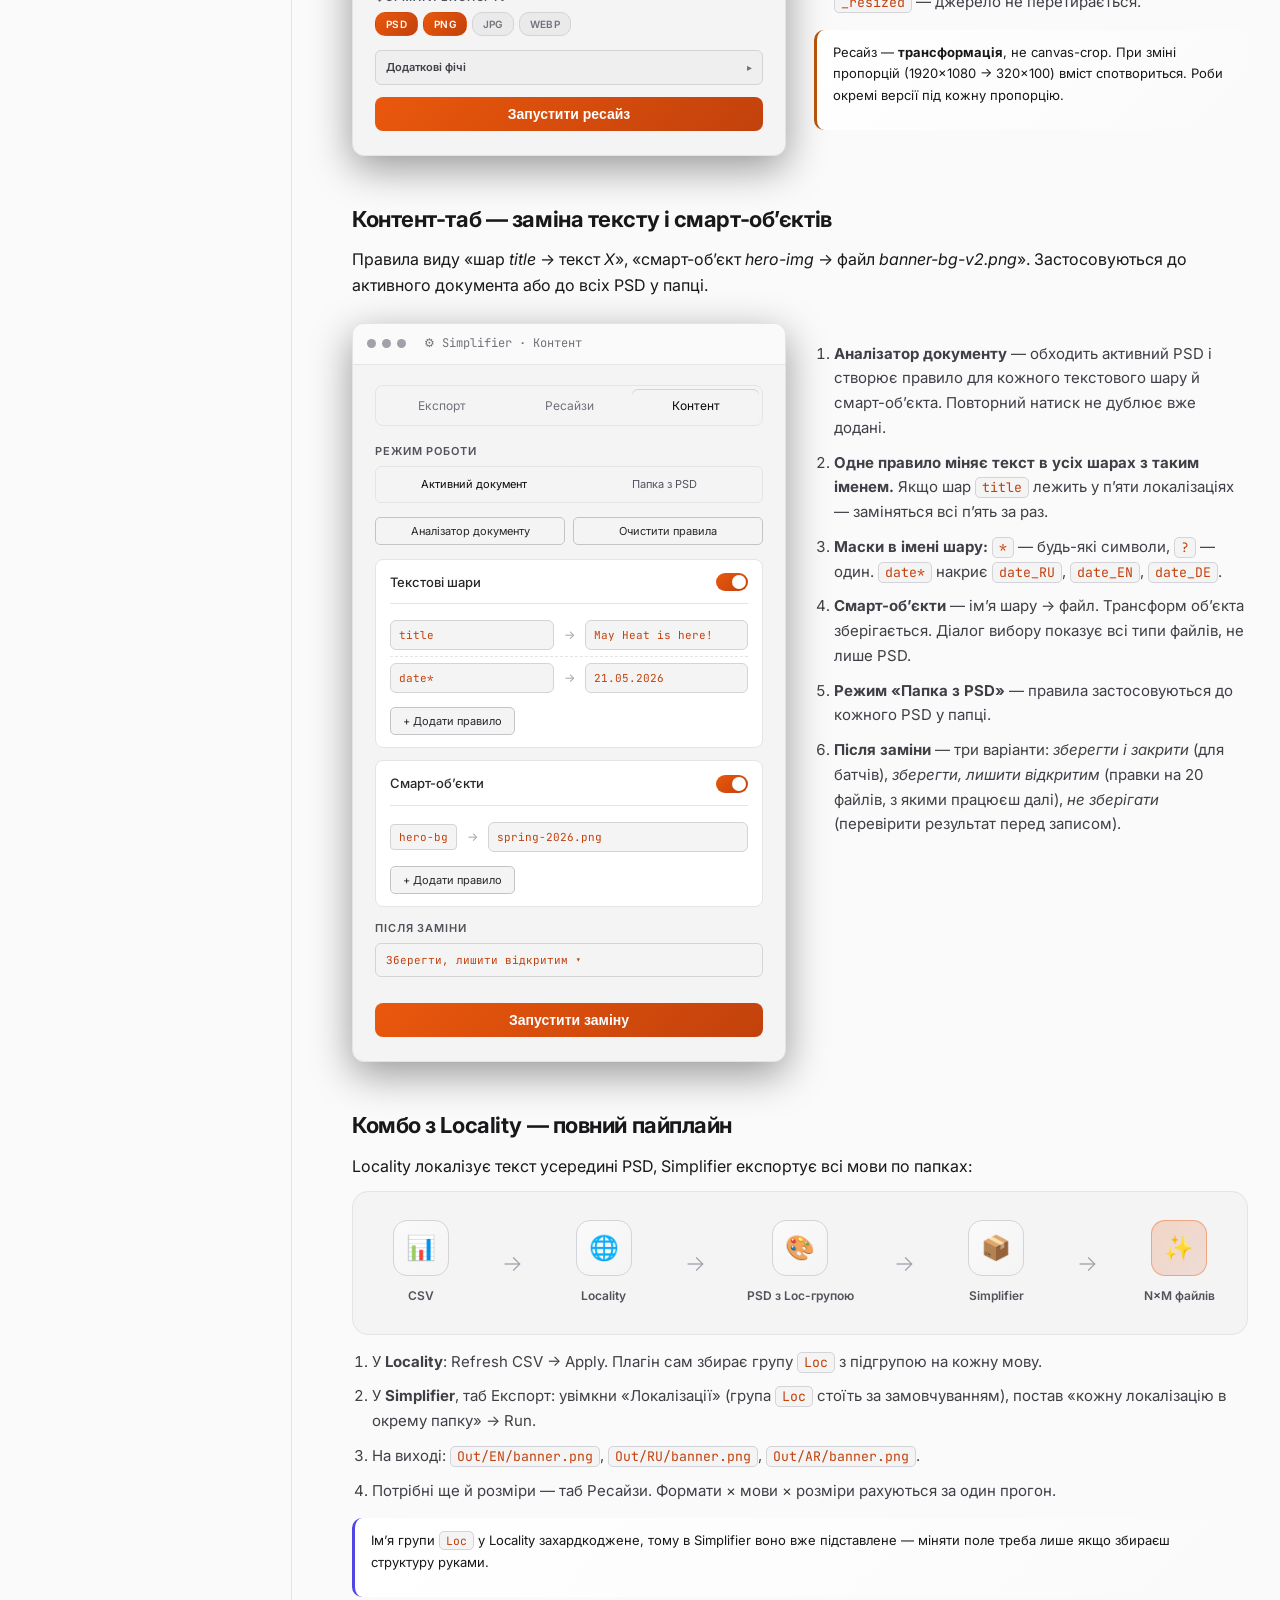
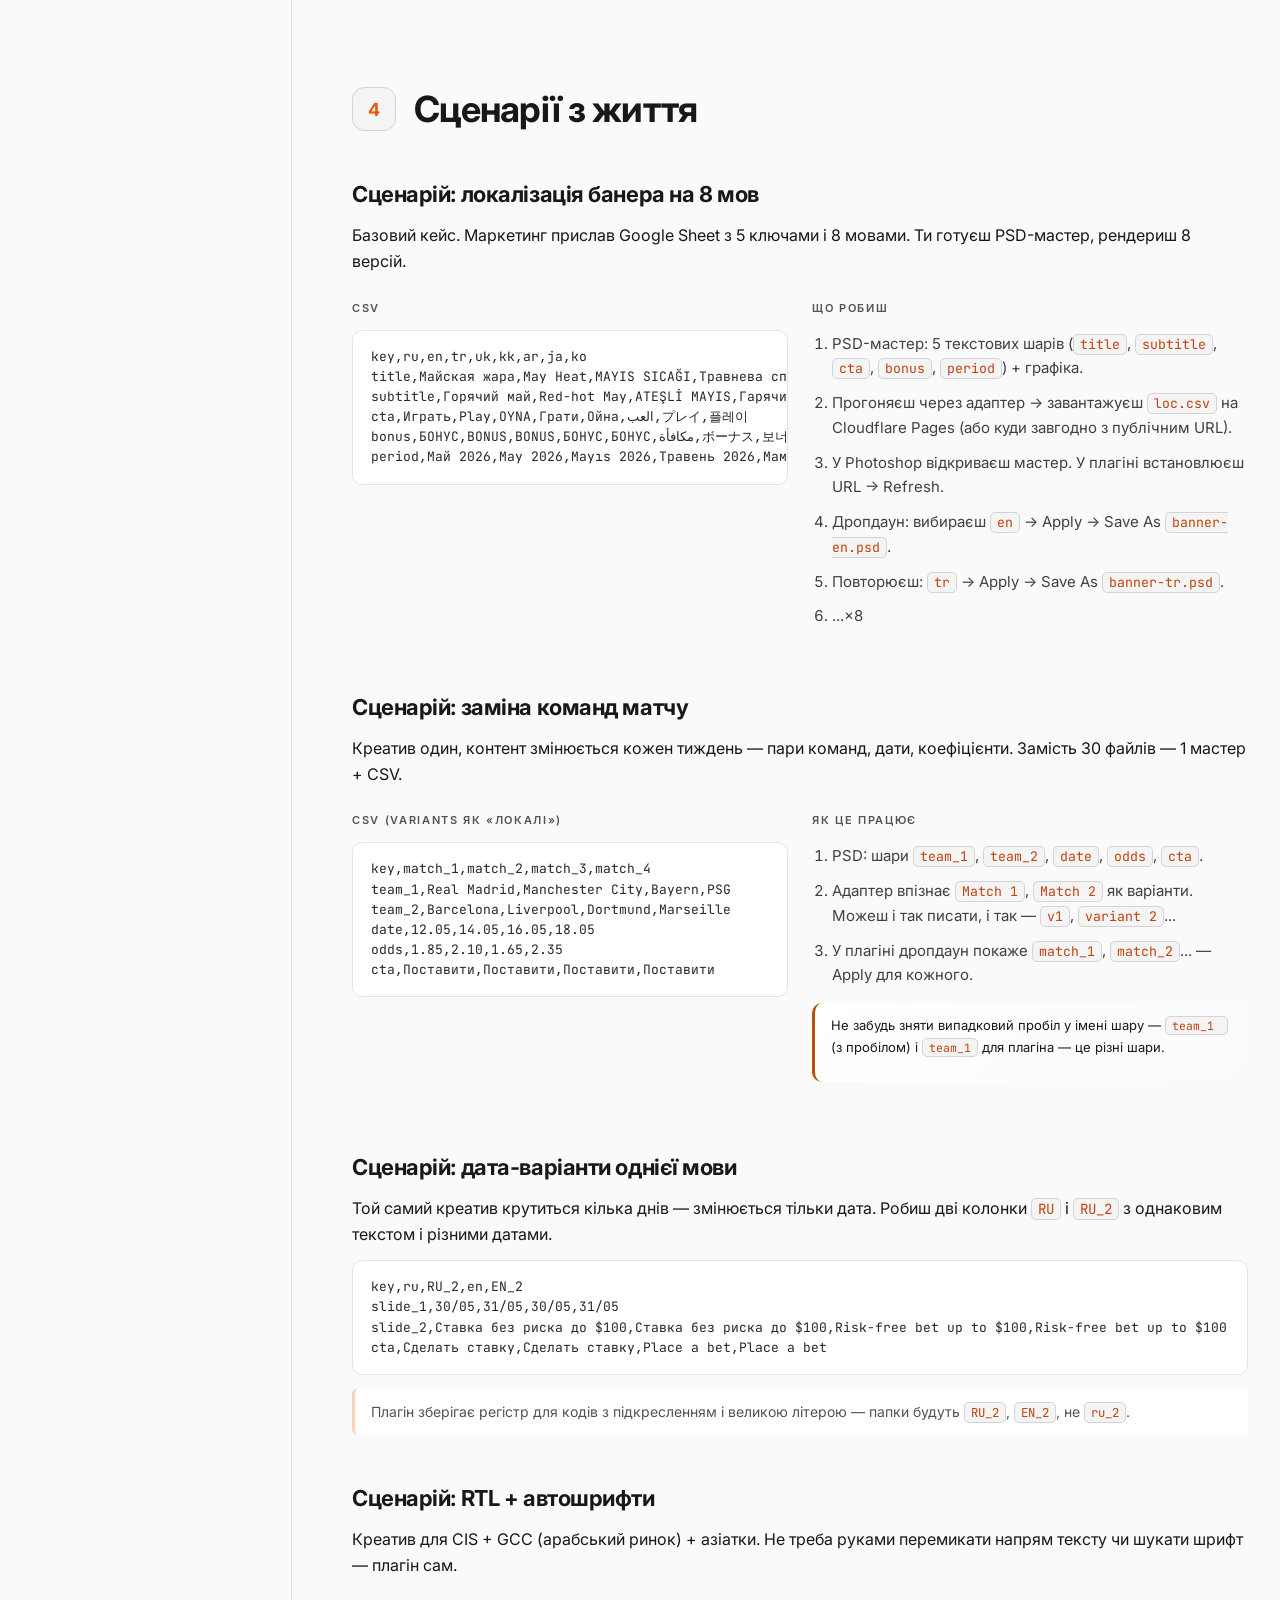
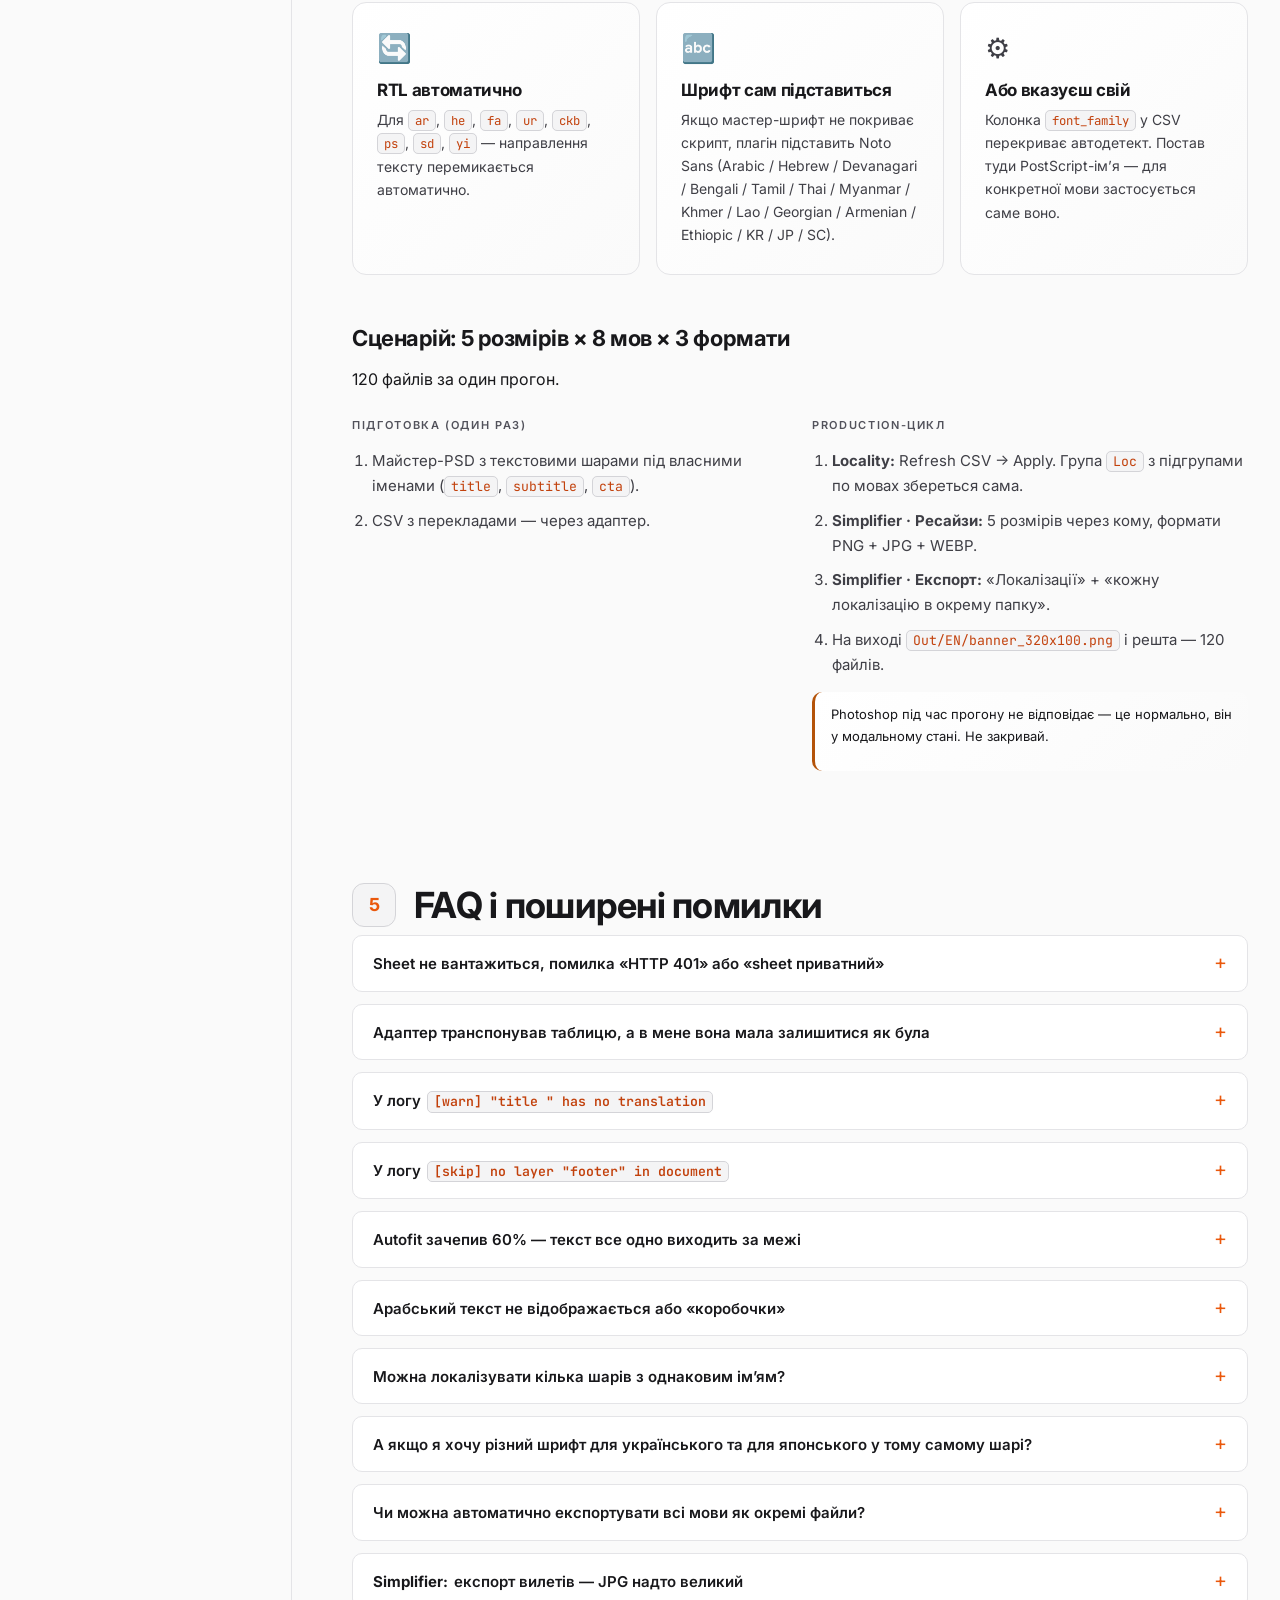
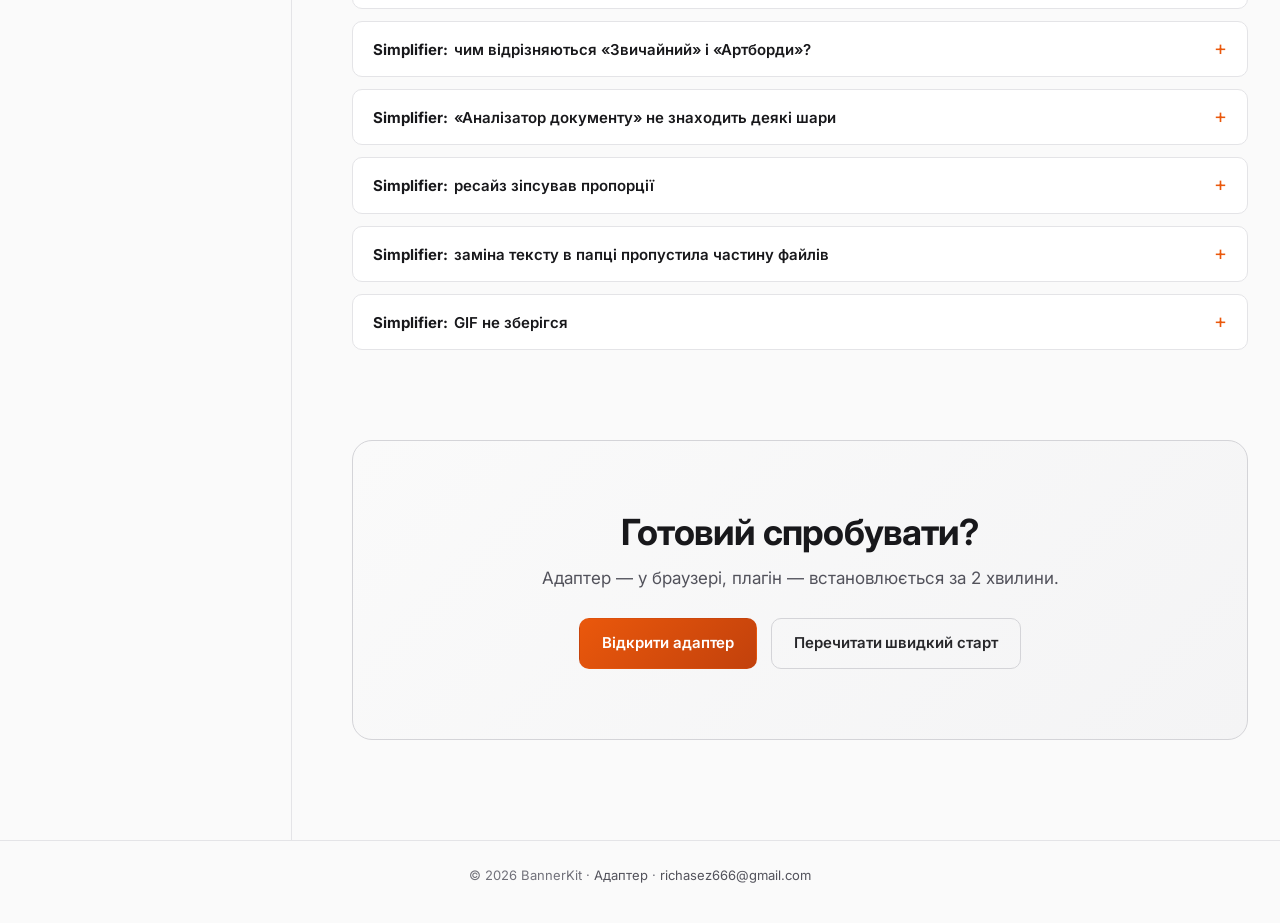
==== commit 7ebd1102: "Add light theme to the docs page The docs stylesheet had no variables at all — 261 hardcoded hex val" ====
--- a/docs/index.html
+++ b/docs/index.html
@@ -5,6 +5,20 @@
 <meta name="viewport" content="width=device-width,initial-scale=1" />
 <title>Як працювати з Locality + Адаптером — Документація</title>
 <meta name="description" content="Покрокова інструкція для дизайнерів і маркетологів: підготувати таблицю перекладів, прогнати через адаптер, локалізувати банер у Photoshop за два кліки." />
+<!-- Тема ставиться ДО завантаження CSS, інакше на світлій системі
+     на мить блимає темна. Ключ localStorage спільний з адаптером. -->
+<script>
+  (function () {
+    try {
+      var saved = localStorage.getItem("theme");
+      var theme = saved || (window.matchMedia &&
+        window.matchMedia("(prefers-color-scheme: light)").matches ? "light" : "dark");
+      document.documentElement.setAttribute("data-theme", theme);
+    } catch (e) {
+      document.documentElement.setAttribute("data-theme", "dark");
+    }
+  })();
+</script>
 <!-- Фавікон інлайном: без зайвого файлу і без окремого запиту до сервера -->
 <link rel="icon" href="data:image/svg+xml,%3Csvg xmlns='http://www.w3.org/2000/svg' viewBox='0 0 64 64'%3E%3Crect width='64' height='64' rx='14' fill='%23131313'/%3E%3Crect x='10' y='16' width='44' height='6' rx='3' fill='%23ff8b4d'/%3E%3Crect x='10' y='29' width='30' height='6' rx='3' fill='%23ff5e3a'/%3E%3Crect x='10' y='42' width='38' height='6' rx='3' fill='%23ff8b4d' opacity='.55'/%3E%3C/svg%3E" />
 <link rel="preconnect" href="https://fonts.googleapis.com" />
@@ -26,6 +40,9 @@
     <a href="#plugin">Плагін-гайд</a>
     <a href="#scenarios">Сценарії</a>
     <a href="#faq">FAQ</a>
+    <button id="theme-btn" class="theme-btn" type="button" aria-label="Перемкнути тему">
+      <span id="theme-icon">☀</span>
+    </button>
   </nav>
 </header>
 
@@ -1028,6 +1045,43 @@
   });
 }, { rootMargin: '-30% 0px -55% 0px' });
 headings.forEach(h => observer.observe(h));
+
+// Перемикач теми. Ключ localStorage спільний з адаптером,
+// тому вибір переноситься між сторінками.
+(function () {
+  const root = document.documentElement;
+  const btn = document.getElementById('theme-btn');
+  const icon = document.getElementById('theme-icon');
+  if (!btn) return;
+
+  // Іконка показує, що БУДЕ після натиску, а не поточний стан
+  const render = () => {
+    const isLight = root.getAttribute('data-theme') === 'light';
+    icon.textContent = isLight ? '🌙' : '☀';
+    btn.setAttribute('aria-pressed', String(isLight));
+  };
+
+  btn.addEventListener('click', () => {
+    const next = root.getAttribute('data-theme') === 'light' ? 'dark' : 'light';
+    root.setAttribute('data-theme', next);
+    try { localStorage.setItem('theme', next); } catch (e) { /* приватний режим */ }
+    render();
+  });
+
+  // Поки користувач не обрав вручну — йдемо за системою
+  try {
+    const mq = window.matchMedia('(prefers-color-scheme: light)');
+    const onChange = (e) => {
+      if (localStorage.getItem('theme')) return;
+      root.setAttribute('data-theme', e.matches ? 'light' : 'dark');
+      render();
+    };
+    if (mq.addEventListener) mq.addEventListener('change', onChange);
+    else if (mq.addListener) mq.addListener(onChange);
+  } catch (e) { /* matchMedia недоступний */ }
+
+  render();
+})();
 </script>
 
 </body>
--- a/docs/style.css
+++ b/docs/style.css
@@ -1,3 +1,105 @@
+/* === Теми ====================================================
+   Темні значення — рівно ті, що були захардкоджені до токенізації,
+   тому темна тема лишається піксель-у-піксель такою ж.
+   Тему ставить інлайн-скрипт у <head> ДО завантаження CSS,
+   інакше на світлій системі блимає темна. */
+:root,
+:root[data-theme="dark"] {
+  --bg-base: #0a0a0a;
+  --bg-sunken: #0d0d0d;
+  --bg-card: #131313;
+  --bg-card-2: #181818;
+  --bg-raised: #1c1c1c;
+
+  --border: #222222;
+  --border-2: #2a2a2a;
+  --border-3: #383838;
+  --border-strong: #4a4a4a;
+
+  --text-max: #ffffff;
+  --text-hi: #e6e6e6;
+  --text: #d4d4d4;
+  --text-2: #b0b0b0;
+  --text-3: #999999;
+  --text-muted: #888888;
+  --text-subtle: #777777;
+  --text-subtle-rgb: 117, 117, 117;
+
+  --accent: #ff8b4d;
+  --accent-rgb: 255, 139, 77;
+  --accent-deep: #ff5e3a;
+  --accent-deep-rgb: 255, 94, 58;
+  --accent-bright: #ffaa66;
+  --accent-soft: #ffc299;
+  /* Текст ПОВЕРХ акценту: у темній акцент світлий → текст майже чорний */
+  --on-accent: #1a0d05;
+  --accent-chip-bg: #1a1208;
+
+  --warn: #fbbf24;
+  --warn-rgb: 251, 191, 36;
+  --ok: #4ade80;
+  --ok-deep: #16a34a;
+  --ok-deep-rgb: 22, 163, 74;
+  --err: #f87171;
+  --info: #6366f1;
+  --info-rgb: 99, 102, 241;
+  --info-soft: #a5b4fc;
+
+  --header-bg: rgba(10, 10, 10, 0.85);
+  --overlay: rgba(0, 0, 0, 0.6);
+  --wash: rgba(255, 255, 255, 0.04);
+  --wash-soft: rgba(255, 255, 255, 0.02);
+}
+
+/* ── Світла тема ──
+   Акцент темніший за #ff8b4d: світлий помаранч на білому не проходить
+   по контрасту. Відповідно --on-accent перевертається на білий. */
+:root[data-theme="light"] {
+  --bg-base: #fafafa;
+  --bg-sunken: #f4f4f5;
+  --bg-card: #ffffff;
+  --bg-card-2: #fafafa;
+  --bg-raised: #f4f4f5;
+
+  --border: #e4e4e7;
+  --border-2: #d4d4d8;
+  --border-3: #c4c4c8;
+  --border-strong: #a1a1aa;
+
+  --text-max: #09090b;
+  --text-hi: #18181b;
+  --text: #27272a;
+  --text-2: #3f3f46;
+  --text-3: #52525b;
+  --text-muted: #71717a;
+  --text-subtle: #71717a;
+  --text-subtle-rgb: 113, 113, 122;
+
+  --accent: #ea580c;
+  --accent-rgb: 234, 88, 12;
+  --accent-deep: #c2410c;
+  --accent-deep-rgb: 194, 65, 12;
+  --accent-bright: #c2410c;
+  --accent-soft: #ea580c;
+  --on-accent: #ffffff;
+  --accent-chip-bg: #ffedd5;
+
+  --warn: #b45309;
+  --warn-rgb: 180, 83, 9;
+  --ok: #15803d;
+  --ok-deep: #16a34a;
+  --ok-deep-rgb: 22, 163, 74;
+  --err: #dc2626;
+  --info: #4f46e5;
+  --info-rgb: 79, 70, 229;
+  --info-soft: #6366f1;
+
+  --header-bg: rgba(250, 250, 250, 0.85);
+  --overlay: rgba(0, 0, 0, 0.4);
+  --wash: rgba(0, 0, 0, 0.04);
+  --wash-soft: rgba(0, 0, 0, 0.02);
+}
+
 /* === Base / reset =========================================== */
 *,
 *::before,
@@ -6,8 +108,8 @@
 body {
   margin: 0;
   font-family: "Inter", system-ui, -apple-system, "Segoe UI", Roboto, sans-serif;
-  background: #0a0a0a;
-  color: #e6e6e6;
+  background: var(--bg-base);
+  color: var(--text-hi);
   font-size: 16px;
   line-height: 1.65;
   -webkit-font-smoothing: antialiased;
@@ -18,31 +120,31 @@
   font-family: "JetBrains Mono", ui-monospace, "SF Mono", Menlo, monospace;
 }
 code {
-  background: #1c1c1c;
-  border: 1px solid #2a2a2a;
+  background: var(--bg-raised);
+  border: 1px solid var(--border-2);
   padding: 1px 6px;
   border-radius: 5px;
   font-size: 0.88em;
-  color: #ffaa66;
+  color: var(--accent-bright);
 }
 kbd {
-  background: linear-gradient(180deg, #2a2a2a, #1a1a1a);
-  border: 1px solid #383838;
+  background: linear-gradient(180deg, var(--bg-raised), var(--bg-card-2));
+  border: 1px solid var(--border-3);
   border-bottom-width: 2px;
   padding: 2px 7px;
   border-radius: 5px;
   font-size: 0.82em;
-  color: #f0f0f0;
+  color: var(--text-hi);
 }
 pre {
-  background: #111;
-  border: 1px solid #232323;
+  background: var(--bg-card);
+  border: 1px solid var(--border);
   border-radius: 10px;
   padding: 16px 18px;
   overflow-x: auto;
   font-size: 13px;
   line-height: 1.55;
-  color: #d8d8d8;
+  color: var(--text);
 }
 pre code {
   background: transparent;
@@ -52,11 +154,11 @@
   font-size: inherit;
 }
 a {
-  color: #ffaa66;
+  color: var(--accent-bright);
   text-decoration: none;
   transition: color 0.15s;
 }
-a:hover { color: #ffc299; }
+a:hover { color: var(--accent-soft); }
 h1, h2, h3, h4 {
   font-weight: 700;
   letter-spacing: -0.02em;
@@ -77,15 +179,15 @@
   align-items: center;
   justify-content: space-between;
   padding: 14px 28px;
-  background: rgba(10, 10, 10, 0.85);
+  background: var(--header-bg);
   backdrop-filter: saturate(180%) blur(12px);
-  border-bottom: 1px solid #1c1c1c;
+  border-bottom: 1px solid var(--border);
 }
 .brand {
   display: inline-flex;
   align-items: center;
   gap: 10px;
-  color: #fff;
+  color: var(--text-max);
 }
 .brand-mark {
   display: grid;
@@ -93,10 +195,10 @@
   width: 30px;
   height: 30px;
   border-radius: 8px;
-  background: linear-gradient(135deg, #ff8b4d, #ff5e3a);
+  background: linear-gradient(135deg, var(--accent), var(--accent-deep));
   font-weight: 800;
   font-size: 13px;
-  color: #1a0d05;
+  color: var(--on-accent);
 }
 .brand-name {
   font-weight: 700;
@@ -109,10 +211,31 @@
   font-size: 14px;
 }
 .site-nav a {
-  color: #b0b0b0;
+  color: var(--text-2);
   font-weight: 500;
 }
-.site-nav a:hover { color: #fff; }
+.site-nav a:hover { color: var(--text-max); }
+
+/* Перемикач теми в шапці */
+.theme-btn {
+  display: inline-grid;
+  place-items: center;
+  width: 30px;
+  height: 30px;
+  padding: 0;
+  border-radius: 8px;
+  border: 1px solid var(--border-2);
+  background: var(--bg-raised);
+  color: var(--text-2);
+  font-size: 14px;
+  line-height: 1;
+  cursor: pointer;
+  transition: border-color 0.15s, color 0.15s, background 0.15s;
+}
+.theme-btn:hover {
+  border-color: var(--accent);
+  color: var(--accent);
+}
 
 /* === Layout =================================================== */
 .layout {
@@ -126,7 +249,7 @@
 
 /* === TOC ===================================================== */
 .toc {
-  border-right: 1px solid #1a1a1a;
+  border-right: 1px solid var(--border);
 }
 .toc-inner {
   position: sticky;
@@ -140,7 +263,7 @@
   font-size: 11px;
   text-transform: uppercase;
   letter-spacing: 0.18em;
-  color: #707070;
+  color: var(--text-subtle);
   margin: 0 0 12px;
 }
 .toc-list,
@@ -154,7 +277,7 @@
 }
 .toc-list > li > a {
   display: block;
-  color: #d4d4d4;
+  color: var(--text);
   font-weight: 600;
   padding: 4px 0;
   font-size: 14px;
@@ -162,11 +285,11 @@
 .toc-list ol {
   margin-top: 4px;
   padding-left: 14px;
-  border-left: 1px solid #1f1f1f;
+  border-left: 1px solid var(--border);
 }
 .toc-list ol li a {
   display: block;
-  color: #8a8a8a;
+  color: var(--text-muted);
   font-weight: 400;
   padding: 3px 0 3px 10px;
   font-size: 13px;
@@ -174,17 +297,17 @@
   margin-left: -1px;
   transition: color 0.15s, border-color 0.15s;
 }
-.toc-list ol li a:hover { color: #fff; }
+.toc-list ol li a:hover { color: var(--text-max); }
 .toc-list a.active {
-  color: #ffaa66 !important;
-  border-left-color: #ff8b4d;
+  color: var(--accent-bright) !important;
+  border-left-color: var(--accent);
 }
 
 /* === Hero ==================================================== */
 .content { padding: 60px 0 100px; min-width: 0; }
 .hero {
   padding: 30px 0 70px;
-  border-bottom: 1px solid #181818;
+  border-bottom: 1px solid var(--border);
   margin-bottom: 70px;
 }
 .eyebrow {
@@ -192,13 +315,13 @@
   font-size: 12px;
   letter-spacing: 0.2em;
   text-transform: uppercase;
-  color: #ff8b4d;
+  color: var(--accent);
   font-weight: 700;
   margin: 0 0 18px;
   padding: 4px 12px;
-  border: 1px solid #ff8b4d44;
+  border: 1px solid rgba(var(--accent-rgb), 0.27);
   border-radius: 999px;
-  background: #ff8b4d10;
+  background: rgba(var(--accent-rgb), 0.06);
 }
 .hero h1 {
   font-size: clamp(40px, 6vw, 64px);
@@ -207,14 +330,14 @@
 }
 .hero h1 em {
   font-style: normal;
-  background: linear-gradient(135deg, #ff8b4d, #ffc299);
+  background: linear-gradient(135deg, var(--accent), var(--accent-soft));
   background-clip: text;
   -webkit-background-clip: text;
   -webkit-text-fill-color: transparent;
 }
 .lede {
   font-size: 19px;
-  color: #bababa;
+  color: var(--text-2);
   line-height: 1.6;
   max-width: 720px;
   margin: 0 0 32px;
@@ -238,16 +361,16 @@
   transition: all 0.18s;
 }
 .btn-primary {
-  background: linear-gradient(135deg, #ff8b4d, #ff5e3a);
-  color: #1a0d05;
-}
-.btn-primary:hover { transform: translateY(-1px); box-shadow: 0 6px 24px #ff8b4d33; color: #1a0d05; }
+  background: linear-gradient(135deg, var(--accent), var(--accent-deep));
+  color: var(--on-accent);
+}
+.btn-primary:hover { transform: translateY(-1px); box-shadow: 0 6px 24px rgba(var(--accent-rgb), 0.20); color: var(--on-accent); }
 .btn-ghost {
   background: transparent;
-  border-color: #2a2a2a;
-  color: #d4d4d4;
-}
-.btn-ghost:hover { border-color: #444; color: #fff; }
+  border-color: var(--border-2);
+  color: var(--text);
+}
+.btn-ghost:hover { border-color: var(--border-strong); color: var(--text-max); }
 
 /* === Blocks ================================================== */
 .block { margin-bottom: 90px; scroll-margin-top: 80px; }
@@ -264,13 +387,13 @@
   width: 44px;
   height: 44px;
   border-radius: 12px;
-  background: linear-gradient(135deg, #1c1c1c, #232323);
-  border: 1px solid #2e2e2e;
+  background: linear-gradient(135deg, var(--bg-raised), var(--bg-raised));
+  border: 1px solid var(--border-2);
   font-size: 18px;
-  color: #ff8b4d;
+  color: var(--accent);
 }
 .block-lede {
-  color: #a8a8a8;
+  color: var(--text-3);
   font-size: 17px;
   margin-bottom: 30px;
   max-width: 720px;
@@ -287,8 +410,8 @@
   counter-reset: qs;
 }
 .qs-steps li {
-  background: linear-gradient(135deg, #131313, #181818);
-  border: 1px solid #222;
+  background: linear-gradient(135deg, var(--bg-card), var(--bg-card-2));
+  border: 1px solid var(--border);
   border-radius: 14px;
   padding: 22px 26px;
   display: grid;
@@ -296,12 +419,12 @@
   gap: 4px 24px;
   align-items: start;
 }
-.qs-steps li:hover { border-color: #333; }
+.qs-steps li:hover { border-color: var(--border-3); }
 .qs-num {
   grid-row: 1 / span 2;
   font-size: 38px;
   font-weight: 800;
-  background: linear-gradient(135deg, #ff8b4d, #ffc299);
+  background: linear-gradient(135deg, var(--accent), var(--accent-soft));
   background-clip: text;
   -webkit-background-clip: text;
   -webkit-text-fill-color: transparent;
@@ -309,7 +432,7 @@
   margin: 0;
 }
 .qs-steps h3 { margin: 0; font-size: 18px; }
-.qs-steps p { margin: 0; color: #b4b4b4; font-size: 14px; }
+.qs-steps p { margin: 0; color: var(--text-2); font-size: 14px; }
 
 .qs-diagram {
   display: flex;
@@ -317,8 +440,8 @@
   justify-content: space-between;
   gap: 8px;
   padding: 28px;
-  background: #0e0e0e;
-  border: 1px solid #1c1c1c;
+  background: var(--bg-sunken);
+  border: 1px solid var(--border);
   border-radius: 16px;
   flex-wrap: wrap;
 }
@@ -333,19 +456,19 @@
   width: 56px;
   height: 56px;
   border-radius: 14px;
-  background: linear-gradient(135deg, #1a1a1a, #232323);
-  border: 1px solid #2a2a2a;
+  background: linear-gradient(135deg, var(--bg-card-2), var(--bg-raised));
+  border: 1px solid var(--border-2);
   display: grid;
   place-items: center;
   font-size: 24px;
 }
-.qs-stage p { font-size: 12px; color: #a0a0a0; margin: 0; font-weight: 600; }
+.qs-stage p { font-size: 12px; color: var(--text-3); margin: 0; font-weight: 600; }
 .qs-stage.stage-end .stage-icon {
-  background: linear-gradient(135deg, #ff8b4d33, #ff5e3a22);
-  border-color: #ff8b4d66;
+  background: linear-gradient(135deg, rgba(var(--accent-rgb), 0.20), rgba(var(--accent-deep-rgb), 0.13));
+  border-color: rgba(var(--accent-rgb), 0.40);
 }
 .qs-arrow {
-  color: #404040;
+  color: var(--border-strong);
   font-size: 22px;
   font-weight: 300;
 }
@@ -353,7 +476,7 @@
 /* === Feature list ============================================ */
 .feature-list {
   padding-left: 22px;
-  color: #c0c0c0;
+  color: var(--text-2);
 }
 .feature-list li {
   margin-bottom: 8px;
@@ -369,33 +492,33 @@
 .cards-2 { grid-template-columns: repeat(auto-fit, minmax(280px, 1fr)); }
 .cards-3 { grid-template-columns: repeat(auto-fit, minmax(240px, 1fr)); }
 .card {
-  background: linear-gradient(135deg, #131313, #181818);
-  border: 1px solid #222;
+  background: linear-gradient(135deg, var(--bg-card), var(--bg-card-2));
+  border: 1px solid var(--border);
   border-radius: 14px;
   padding: 22px 24px;
   transition: border-color 0.2s;
 }
-.card:hover { border-color: #2e2e2e; }
+.card:hover { border-color: var(--border-2); }
 .card-tag {
   display: inline-block;
   font-size: 11px;
   letter-spacing: 0.15em;
   text-transform: uppercase;
-  color: #ff8b4d;
-  background: #ff8b4d12;
-  border: 1px solid #ff8b4d33;
+  color: var(--accent);
+  background: rgba(var(--accent-rgb), 0.07);
+  border: 1px solid rgba(var(--accent-rgb), 0.20);
   padding: 3px 9px;
   border-radius: 999px;
   margin: 0 0 12px;
 }
 .card h4 { margin: 0 0 8px; }
-.card p { margin: 0 0 6px; font-size: 14px; color: #b8b8b8; }
+.card p { margin: 0 0 6px; font-size: 14px; color: var(--text-2); }
 .card-when {
   font-size: 12px !important;
-  color: #777 !important;
+  color: var(--text-subtle) !important;
   margin-top: 8px !important;
   padding-top: 8px;
-  border-top: 1px solid #222;
+  border-top: 1px solid var(--border);
 }
 .card-feature .feature-emoji {
   font-size: 28px;
@@ -414,11 +537,11 @@
   .mockup-row { grid-template-columns: 1fr; }
 }
 .mockup {
-  background: #0d0d0d;
-  border: 1px solid #232323;
+  background: var(--bg-sunken);
+  border: 1px solid var(--border);
   border-radius: 12px;
   overflow: hidden;
-  box-shadow: 0 12px 40px rgba(0, 0, 0, 0.6);
+  box-shadow: 0 12px 40px var(--overlay);
 }
 .mockup-wide {
   margin: 24px 0;
@@ -428,20 +551,20 @@
   display: flex;
   align-items: center;
   gap: 6px;
-  background: #161616;
-  border-bottom: 1px solid #232323;
+  background: var(--bg-card-2);
+  border-bottom: 1px solid var(--border);
   padding: 10px 14px;
 }
 .mockup-bar .dot {
   width: 9px;
   height: 9px;
   border-radius: 50%;
-  background: #3a3a3a;
+  background: var(--border-strong);
 }
 .mockup-url {
   margin: 0 0 0 12px;
   font-size: 12px;
-  color: #888;
+  color: var(--text-muted);
   font-family: "JetBrains Mono", monospace;
 }
 .mockup-body { padding: 20px 22px 24px; }
@@ -449,41 +572,41 @@
 .m-tabs {
   display: flex;
   gap: 4px;
-  border-bottom: 1px solid #232323;
+  border-bottom: 1px solid var(--border);
   margin-bottom: 16px;
 }
 .m-tab {
   padding: 8px 14px;
   font-size: 13px;
-  color: #888;
+  color: var(--text-muted);
   cursor: pointer;
   border-bottom: 2px solid transparent;
   margin-bottom: -1px;
 }
-.m-tab.active { color: #fff; border-color: #ff8b4d; }
+.m-tab.active { color: var(--text-max); border-color: var(--accent); }
 .m-field { margin-bottom: 18px; }
 .m-field label {
   display: block;
   font-size: 12px;
-  color: #999;
+  color: var(--text-3);
   margin-bottom: 6px;
 }
 .m-input {
   padding: 10px 12px;
-  background: #161616;
-  border: 1px solid #2a2a2a;
+  background: var(--bg-card-2);
+  border: 1px solid var(--border-2);
   border-radius: 7px;
   font-family: "JetBrains Mono", monospace;
   font-size: 12px;
-  color: #d4d4d4;
+  color: var(--text);
 }
 .m-actions { display: flex; justify-content: flex-end; }
 .m-btn-primary {
-  background: linear-gradient(135deg, #ff8b4d, #ff5e3a);
+  background: linear-gradient(135deg, var(--accent), var(--accent-deep));
   border: 0;
   padding: 9px 18px;
   border-radius: 8px;
-  color: #1a0d05;
+  color: var(--on-accent);
   font-weight: 600;
   font-size: 14px;
   cursor: pointer;
@@ -494,19 +617,19 @@
   animation: pulse 2s ease-in-out infinite;
 }
 @keyframes pulse {
-  0%, 100% { box-shadow: 0 0 0 0 #ff8b4d80; }
-  50% { box-shadow: 0 0 0 8px #ff8b4d00; }
+  0%, 100% { box-shadow: 0 0 0 0 rgba(var(--accent-rgb), 0.50); }
+  50% { box-shadow: 0 0 0 8px rgba(var(--accent-rgb), 0.00); }
 }
 
 .m-stats {
   display: flex;
   gap: 18px;
   font-size: 13px;
-  color: #999;
+  color: var(--text-3);
   margin-bottom: 16px;
 }
-.m-stats strong { color: #fff; font-size: 16px; }
-.m-stat-warn strong { color: #fbbf24 !important; }
+.m-stats strong { color: var(--text-max); font-size: 16px; }
+.m-stat-warn strong { color: var(--warn) !important; }
 
 .m-table {
   width: 100%;
@@ -517,31 +640,31 @@
 .m-table th {
   text-align: left;
   padding: 8px 10px;
-  border-bottom: 1px solid #232323;
+  border-bottom: 1px solid var(--border);
   font-weight: 500;
-  color: #888;
+  color: var(--text-muted);
   font-size: 11px;
   text-transform: uppercase;
   letter-spacing: 0.08em;
 }
 .m-table td {
   padding: 10px;
-  border-bottom: 1px solid #1c1c1c;
-  color: #d4d4d4;
+  border-bottom: 1px solid var(--border);
+  color: var(--text);
   vertical-align: middle;
 }
 .m-table td input {
-  background: #161616;
-  border: 1px solid #2a2a2a;
+  background: var(--bg-card-2);
+  border: 1px solid var(--border-2);
   padding: 5px 8px;
   border-radius: 5px;
   font-family: "JetBrains Mono", monospace;
   font-size: 12px;
-  color: #ffaa66;
+  color: var(--accent-bright);
   width: 130px;
 }
 .m-skipped td { opacity: 0.45; }
-.m-divider { height: 1px; background: #1f1f1f; margin: 18px 0; border: 0; }
+.m-divider { height: 1px; background: var(--bg-raised); margin: 18px 0; border: 0; }
 
 .badge {
   display: inline-block;
@@ -552,46 +675,46 @@
   border-radius: 999px;
   font-weight: 600;
 }
-.badge.ok { background: #16a34a22; color: #4ade80; border: 1px solid #16a34a44; }
-.badge.skip { background: #75757522; color: #999; border: 1px solid #4a4a4a; }
-.badge.warn { background: #fbbf2422; color: #fbbf24; border: 1px solid #fbbf2444; }
-.badge.rtl { background: #6366f122; color: #a5b4fc; border: 1px solid #6366f144; margin-left: 4px; }
+.badge.ok { background: rgba(var(--ok-deep-rgb), 0.13); color: var(--ok); border: 1px solid rgba(var(--ok-deep-rgb), 0.27); }
+.badge.skip { background: rgba(var(--text-subtle-rgb), 0.13); color: var(--text-3); border: 1px solid var(--border-strong); }
+.badge.warn { background: rgba(var(--warn-rgb), 0.13); color: var(--warn); border: 1px solid rgba(var(--warn-rgb), 0.27); }
+.badge.rtl { background: rgba(var(--info-rgb), 0.13); color: var(--info-soft); border: 1px solid rgba(var(--info-rgb), 0.27); margin-left: 4px; }
 .link {
-  color: #ffaa66;
+  color: var(--accent-bright);
   cursor: pointer;
   font-size: 12px;
   text-decoration: underline;
-  text-decoration-color: #ff8b4d44;
+  text-decoration-color: rgba(var(--accent-rgb), 0.27);
 }
 
 /* === Explain list ============================================ */
 .mockup-explain { padding-top: 4px; }
 .explain-list {
   padding-left: 20px;
-  color: #c8c8c8;
+  color: var(--text-2);
   font-size: 15px;
 }
 .explain-list li { margin-bottom: 10px; }
 
 /* === Callouts ================================================ */
 .callout {
-  background: linear-gradient(135deg, #131313, #181818);
-  border-left: 3px solid #ff8b4d;
+  background: linear-gradient(135deg, var(--bg-card), var(--bg-card-2));
+  border-left: 3px solid var(--accent);
   border-radius: 10px;
   padding: 18px 22px;
   margin: 22px 0;
 }
-.callout-info { border-left-color: #6366f1; }
-.callout-warn { border-left-color: #fbbf24; }
+.callout-info { border-left-color: var(--info); }
+.callout-warn { border-left-color: var(--warn); }
 .callout-mini { padding: 12px 16px; font-size: 13px; margin-top: 12px; }
 .callout-title {
   font-weight: 700;
   margin: 0 0 6px;
   font-size: 14px;
-  color: #fff;
+  color: var(--text-max);
 }
 .callout ul { margin: 8px 0 0; padding-left: 18px; }
-.callout li { font-size: 14px; color: #c0c0c0; }
+.callout li { font-size: 14px; color: var(--text-2); }
 
 /* === Steps list ============================================== */
 .steps-list {
@@ -603,8 +726,8 @@
   gap: 14px;
 }
 .steps-list > li {
-  background: #131313;
-  border: 1px solid #222;
+  background: var(--bg-card);
+  border: 1px solid var(--border);
   border-radius: 12px;
   padding: 18px 22px 18px 60px;
   position: relative;
@@ -618,15 +741,15 @@
   width: 28px;
   height: 28px;
   border-radius: 50%;
-  background: linear-gradient(135deg, #ff8b4d, #ff5e3a);
-  color: #1a0d05;
+  background: linear-gradient(135deg, var(--accent), var(--accent-deep));
+  color: var(--on-accent);
   font-weight: 700;
   font-size: 14px;
   display: grid;
   place-items: center;
 }
 .steps-list h4 { margin: 0 0 4px; }
-.steps-list p { margin: 0; color: #b0b0b0; font-size: 14px; }
+.steps-list p { margin: 0; color: var(--text-2); font-size: 14px; }
 
 /* === Download card =========================================== */
 .download-card {
@@ -635,8 +758,8 @@
   justify-content: space-between;
   gap: 24px;
   padding: 24px 28px;
-  background: linear-gradient(135deg, #1a1208, #15110b);
-  border: 1px solid #ff8b4d44;
+  background: linear-gradient(135deg, var(--accent-chip-bg), var(--accent-chip-bg));
+  border: 1px solid rgba(var(--accent-rgb), 0.27);
   border-radius: 14px;
   margin: 22px 0 28px;
   position: relative;
@@ -649,7 +772,7 @@
   right: -10%;
   width: 280px;
   height: 280px;
-  background: radial-gradient(circle, #ff8b4d22, transparent 70%);
+  background: radial-gradient(circle, rgba(var(--accent-rgb), 0.13), transparent 70%);
   pointer-events: none;
 }
 .download-card-info { flex: 1; min-width: 0; position: relative; z-index: 1; }
@@ -658,14 +781,14 @@
   font-size: 11px;
   letter-spacing: 0.18em;
   text-transform: uppercase;
-  color: #ff8b4d;
+  color: var(--accent);
   margin: 0 0 6px;
   font-weight: 700;
 }
 .download-card h4 { margin: 0 0 6px; font-size: 20px; }
 .download-card-desc {
   margin: 0;
-  color: #b0b0b0;
+  color: var(--text-2);
   font-size: 14px;
 }
 .btn-download {
@@ -678,15 +801,15 @@
   gap: 10px;
   white-space: nowrap;
 }
-.btn-download:hover { transform: translateY(-2px); box-shadow: 0 8px 28px #ff8b4d55; }
+.btn-download:hover { transform: translateY(-2px); box-shadow: 0 8px 28px rgba(var(--accent-rgb), 0.33); }
 .dl-icon {
   display: inline-grid;
   place-items: center;
   width: 22px;
   height: 22px;
   border-radius: 50%;
-  background: #1a0d05;
-  color: #ff8b4d;
+  background: var(--accent-chip-bg);
+  color: var(--accent);
   font-weight: 700;
   font-size: 14px;
 }
@@ -699,8 +822,8 @@
 .step-alt {
   margin-top: 12px !important;
   padding-top: 12px;
-  border-top: 1px solid #1f1f1f;
-  color: #999 !important;
+  border-top: 1px solid var(--border);
+  color: var(--text-3) !important;
   font-size: 13px !important;
 }
 .step-paths {
@@ -711,7 +834,7 @@
 .step-paths li {
   padding: 4px 0;
   font-size: 13px;
-  color: #c0c0c0;
+  color: var(--text-2);
 }
 .step-paths code {
   font-size: 12px;
@@ -720,8 +843,8 @@
 
 /* === PSD mockup ============================================== */
 .psd-mockup {
-  background: #161616;
-  border: 1px solid #2a2a2a;
+  background: var(--bg-card-2);
+  border: 1px solid var(--border-2);
   border-radius: 10px;
   padding: 14px;
   font-size: 13px;
@@ -729,9 +852,9 @@
 .psd-title {
   margin: 0 0 10px;
   padding: 0 4px 8px;
-  border-bottom: 1px solid #2a2a2a;
+  border-bottom: 1px solid var(--border-2);
   font-weight: 600;
-  color: #aaa;
+  color: var(--text-3);
   font-size: 12px;
   text-transform: uppercase;
   letter-spacing: 0.05em;
@@ -747,62 +870,62 @@
   display: flex;
   align-items: center;
   gap: 10px;
-  color: #d4d4d4;
-}
-.psd-layers li:hover { background: #1c1c1c; }
+  color: var(--text);
+}
+.psd-layers li:hover { background: var(--bg-raised); }
 .psd-nested { padding-left: 28px !important; }
 .psd-icon {
   display: grid;
   place-items: center;
   width: 18px;
   height: 18px;
-  background: #232323;
+  background: var(--bg-raised);
   border-radius: 4px;
   font-size: 11px;
   font-weight: 600;
-  color: #ffaa66;
-}
-.psd-explain p { font-size: 15px; color: #d4d4d4; }
-.psd-explain hr { border: 0; border-top: 1px solid #232323; margin: 16px 0; }
+  color: var(--accent-bright);
+}
+.psd-explain p { font-size: 15px; color: var(--text); }
+.psd-explain hr { border: 0; border-top: 1px solid var(--border); margin: 16px 0; }
 .psd-tip {
-  background: #fbbf2410;
-  border: 1px solid #fbbf2433;
+  background: rgba(var(--warn-rgb), 0.06);
+  border: 1px solid rgba(var(--warn-rgb), 0.20);
   padding: 12px 14px;
   border-radius: 8px;
   font-size: 13px !important;
-  color: #ddd !important;
+  color: var(--text) !important;
 }
 
 /* === Simplifier plugin mockup ================================ */
 .sm-tabs {
   display: flex;
   gap: 0;
-  background: #0c0c0c;
+  background: var(--bg-sunken);
   border-radius: 8px;
   padding: 3px;
   margin-bottom: 16px;
-  border: 1px solid #232323;
+  border: 1px solid var(--border);
 }
 .sm-tab {
   flex: 1;
   text-align: center;
   padding: 7px 10px;
   font-size: 12px;
-  color: #888;
+  color: var(--text-muted);
   border-radius: 6px;
   cursor: pointer;
   transition: all 0.15s;
 }
 .sm-tab.active {
-  background: linear-gradient(135deg, #232323, #1c1c1c);
-  color: #fff;
-  box-shadow: 0 1px 0 #2e2e2e inset;
+  background: linear-gradient(135deg, var(--bg-raised), var(--bg-raised));
+  color: var(--text-max);
+  box-shadow: 0 1px 0 var(--border-2) inset;
 }
 .sm-field { margin-bottom: 14px; }
 .sm-label {
   margin: 0 0 6px;
   font-size: 11px;
-  color: #999;
+  color: var(--text-3);
   text-transform: uppercase;
   letter-spacing: 0.08em;
   font-weight: 600;
@@ -810,16 +933,16 @@
 .sm-input-label {
   margin: 0 0 4px;
   font-size: 11px;
-  color: #888;
+  color: var(--text-muted);
 }
 .sm-input {
-  background: #0d0d0d;
-  border: 1px solid #2a2a2a;
+  background: var(--bg-sunken);
+  border: 1px solid var(--border-2);
   border-radius: 6px;
   padding: 7px 10px;
   font-family: "JetBrains Mono", monospace;
   font-size: 11px;
-  color: #ffaa66;
+  color: var(--accent-bright);
   margin-bottom: 6px;
 }
 .sm-input-inline {
@@ -831,13 +954,13 @@
 .sm-help {
   margin: 0;
   font-size: 11px;
-  color: #777;
+  color: var(--text-subtle);
 }
 .sm-segmented {
   display: flex;
   gap: 0;
-  background: #0c0c0c;
-  border: 1px solid #232323;
+  background: var(--bg-sunken);
+  border: 1px solid var(--border);
   border-radius: 6px;
   padding: 2px;
 }
@@ -846,17 +969,17 @@
   text-align: center;
   padding: 6px 10px;
   font-size: 11px;
-  color: #999;
+  color: var(--text-3);
   border-radius: 4px;
   cursor: pointer;
 }
 .sm-segmented .seg.active {
-  background: #232323;
-  color: #fff;
+  background: var(--bg-raised);
+  color: var(--text-max);
 }
 .sm-toggle-card {
-  background: #121212;
-  border: 1px solid #1f1f1f;
+  background: var(--bg-card);
+  border: 1px solid var(--border);
   border-radius: 8px;
   padding: 12px 14px;
   margin-bottom: 12px;
@@ -866,18 +989,18 @@
   align-items: center;
   justify-content: space-between;
   font-size: 13px;
-  color: #ddd;
+  color: var(--text);
   font-weight: 500;
 }
 .sm-toggle-body {
   margin-top: 10px;
   padding-top: 10px;
-  border-top: 1px solid #1f1f1f;
+  border-top: 1px solid var(--border);
 }
 .sm-switch {
   width: 32px;
   height: 18px;
-  background: #2a2a2a;
+  background: var(--bg-raised);
   border-radius: 999px;
   position: relative;
   display: inline-block;
@@ -890,11 +1013,11 @@
   left: 2px;
   width: 14px;
   height: 14px;
-  background: #888;
+  background: var(--text-muted);
   border-radius: 50%;
   transition: all 0.2s;
 }
-.sm-switch-on { background: linear-gradient(135deg, #ff8b4d, #ff5e3a); }
+.sm-switch-on { background: linear-gradient(135deg, var(--accent), var(--accent-deep)); }
 .sm-switch-on::after { left: 16px; background: #fff; }
 
 .sm-io-row {
@@ -902,15 +1025,15 @@
   align-items: center;
   justify-content: space-between;
   padding: 10px 12px;
-  background: #0d0d0d;
-  border: 1px solid #232323;
+  background: var(--bg-sunken);
+  border: 1px solid var(--border);
   border-radius: 6px;
   margin-bottom: 8px;
   gap: 14px;
 }
 .sm-io-label {
   font-size: 10px;
-  color: #888;
+  color: var(--text-muted);
   text-transform: uppercase;
   letter-spacing: 0.08em;
   flex-shrink: 0;
@@ -918,7 +1041,7 @@
 .sm-io-path {
   font-family: "JetBrains Mono", monospace;
   font-size: 11px;
-  color: #c0c0c0;
+  color: var(--text-2);
   text-align: right;
   overflow: hidden;
   text-overflow: ellipsis;
@@ -935,21 +1058,21 @@
   align-items: center;
   gap: 6px;
   font-size: 12px;
-  color: #c0c0c0;
+  color: var(--text-2);
   cursor: pointer;
 }
 .sm-checkbox {
   width: 14px;
   height: 14px;
-  border: 1px solid #444;
+  border: 1px solid var(--border-strong);
   border-radius: 3px;
   display: inline-block;
   flex-shrink: 0;
-  background: #0d0d0d;
+  background: var(--bg-sunken);
 }
 .sm-checkbox.checked {
-  background: linear-gradient(135deg, #ff8b4d, #ff5e3a);
-  border-color: #ff8b4d;
+  background: linear-gradient(135deg, var(--accent), var(--accent-deep));
+  border-color: var(--accent);
   position: relative;
 }
 .sm-checkbox.checked::after {
@@ -958,7 +1081,7 @@
   top: -2px;
   left: 2px;
   font-size: 11px;
-  color: #1a0d05;
+  color: var(--on-accent);
   font-weight: 700;
 }
 
@@ -971,17 +1094,17 @@
 .sm-chip {
   padding: 3px 10px;
   border-radius: 10px;
-  border: 1px solid #2a2a2a;
-  background: rgba(255, 255, 255, 0.04);
+  border: 1px solid var(--border-2);
+  background: var(--wash);
   font-size: 10px;
   font-weight: 600;
   letter-spacing: 0.03em;
-  color: #8a8a8a;
+  color: var(--text-muted);
 }
 .sm-chip.on {
-  background: linear-gradient(135deg, #ff8b4d, #ff5e3a);
+  background: linear-gradient(135deg, var(--accent), var(--accent-deep));
   border-color: transparent;
-  color: #1a0d05;
+  color: var(--on-accent);
 }
 
 /* Згорнута секція «Додаткові фічі» */
@@ -991,15 +1114,15 @@
   justify-content: space-between;
   margin: 10px 0 4px;
   padding: 7px 10px;
-  border: 1px solid #2a2a2a;
+  border: 1px solid var(--border-2);
   border-radius: 6px;
-  background: rgba(255, 255, 255, 0.02);
+  background: var(--wash-soft);
   font-size: 11px;
   font-weight: 600;
-  color: #c0c0c0;
+  color: var(--text-2);
 }
 .sm-chev {
-  color: #777;
+  color: var(--text-subtle);
   font-size: 10px;
 }
 
@@ -1010,16 +1133,16 @@
 }
 .sm-btn-sec {
   padding: 6px 12px;
-  background: #232323;
-  border: 1px solid #333;
+  background: var(--bg-raised);
+  border: 1px solid var(--border-3);
   border-radius: 5px;
-  color: #d4d4d4;
+  color: var(--text);
   font-size: 11px;
   cursor: pointer;
   flex: 1;
   font-family: inherit;
 }
-.sm-btn-sec:hover { background: #2a2a2a; }
+.sm-btn-sec:hover { background: var(--bg-raised); }
 .sm-btn-add {
   margin-top: 8px;
   flex: 0;
@@ -1031,15 +1154,15 @@
   align-items: center;
   gap: 10px;
   padding: 6px 0;
-  border-bottom: 1px dashed #1f1f1f;
+  border-bottom: 1px dashed var(--border);
 }
 .sm-rule:last-of-type { border-bottom: 0; }
 .sm-rule-label {
   font-family: "JetBrains Mono", monospace;
   font-size: 11px;
-  color: #ffaa66;
-  background: #1c1c1c;
-  border: 1px solid #2a2a2a;
+  color: var(--accent-bright);
+  background: var(--bg-raised);
+  border: 1px solid var(--border-2);
   padding: 3px 8px;
   border-radius: 4px;
   flex-shrink: 0;
@@ -1047,7 +1170,7 @@
   text-align: center;
 }
 .sm-rule-arrow {
-  color: #555;
+  color: var(--border-strong);
   font-size: 12px;
   flex-shrink: 0;
 }
@@ -1057,22 +1180,22 @@
   align-items: center;
   gap: 12px;
   padding: 10px 12px;
-  background: #121212;
-  border: 1px solid #1f1f1f;
+  background: var(--bg-card);
+  border: 1px solid var(--border);
   border-radius: 6px;
   margin-bottom: 8px;
 }
 .sm-task-name {
   font-family: "JetBrains Mono", monospace;
   font-size: 11px;
-  color: #ddd;
+  color: var(--text);
   flex-shrink: 0;
 }
 
 /* === PS plugin mockup ======================================== */
 .ps-mockup {
-  background: #1c1c1c;
-  border: 1px solid #2e2e2e;
+  background: var(--bg-raised);
+  border: 1px solid var(--border-2);
   border-radius: 10px;
   padding: 16px 18px;
   font-size: 13px;
@@ -1081,26 +1204,26 @@
 .ps-title {
   margin: 0 0 14px;
   font-size: 14px;
-  color: #ddd;
+  color: var(--text);
   padding-bottom: 10px;
-  border-bottom: 1px solid #2a2a2a;
+  border-bottom: 1px solid var(--border-2);
 }
 .ps-section { margin-bottom: 14px; }
 .ps-label {
   font-size: 11px;
-  color: #999;
+  color: var(--text-3);
   margin: 0 0 5px;
   text-transform: uppercase;
   letter-spacing: 0.08em;
 }
 .ps-input {
-  background: #0d0d0d;
-  border: 1px solid #333;
+  background: var(--bg-sunken);
+  border: 1px solid var(--border-3);
   border-radius: 5px;
   padding: 7px 10px;
   font-family: "JetBrains Mono", monospace;
   font-size: 11px;
-  color: #c0c0c0;
+  color: var(--text-2);
   margin-bottom: 6px;
   overflow: hidden;
   text-overflow: ellipsis;
@@ -1108,29 +1231,29 @@
 }
 .ps-select {
   width: 100%;
-  background: #0d0d0d;
-  border: 1px solid #333;
+  background: var(--bg-sunken);
+  border: 1px solid var(--border-3);
   border-radius: 5px;
   padding: 7px 10px;
-  color: #d4d4d4;
+  color: var(--text);
   font-size: 12px;
   font-family: inherit;
 }
 .ps-btn {
   padding: 7px 14px;
   border-radius: 5px;
-  border: 1px solid #333;
-  background: #232323;
-  color: #d4d4d4;
+  border: 1px solid var(--border-3);
+  background: var(--bg-raised);
+  color: var(--text);
   font-size: 12px;
   cursor: pointer;
   font-weight: 500;
 }
-.ps-btn-secondary { background: #232323; }
+.ps-btn-secondary { background: var(--bg-raised); }
 .ps-btn-primary {
-  background: linear-gradient(135deg, #ff8b4d, #ff5e3a);
+  background: linear-gradient(135deg, var(--accent), var(--accent-deep));
   border: 0;
-  color: #1a0d05;
+  color: var(--on-accent);
   font-weight: 700;
   padding: 9px 16px;
   font-size: 13px;
@@ -1140,12 +1263,12 @@
 .ps-log {
   margin-top: 14px;
   padding: 10px 12px;
-  background: #0d0d0d;
+  background: var(--bg-sunken);
   border-radius: 5px;
   font-family: "JetBrains Mono", monospace;
 }
 .ps-log-line { margin: 0; font-size: 11px; }
-.ps-log-line.ok { color: #4ade80; }
+.ps-log-line.ok { color: var(--ok); }
 
 /* === Log legend ============================================== */
 .log-legend {
@@ -1166,10 +1289,10 @@
   height: 8px;
   border-radius: 50%;
 }
-.dot-ok { background: #4ade80; }
-.dot-warn { background: #fbbf24; }
-.dot-skip { background: #888; }
-.dot-err { background: #f87171; }
+.dot-ok { background: var(--ok); }
+.dot-warn { background: var(--warn); }
+.dot-skip { background: var(--text-muted); }
+.dot-err { background: var(--err); }
 
 /* === Scenarios =============================================== */
 .scenario-grid {
@@ -1195,36 +1318,36 @@
   font-size: 11px;
   letter-spacing: 0.15em;
   text-transform: uppercase;
-  color: #999;
+  color: var(--text-3);
   margin: 0 0 8px;
   font-weight: 600;
 }
 .scenario-tip {
   font-size: 14px;
-  color: #a0a0a0;
+  color: var(--text-3);
   margin-top: 12px;
   padding: 12px 16px;
-  background: #131313;
-  border-left: 3px solid #ff8b4d44;
+  background: var(--bg-card);
+  border-left: 3px solid rgba(var(--accent-rgb), 0.27);
   border-radius: 6px;
 }
 
 /* === FAQ ===================================================== */
 .faq {
-  background: #131313;
-  border: 1px solid #222;
+  background: var(--bg-card);
+  border: 1px solid var(--border);
   border-radius: 10px;
   padding: 0;
   margin-bottom: 12px;
   overflow: hidden;
   transition: border-color 0.2s;
 }
-.faq[open] { border-color: #2e2e2e; }
+.faq[open] { border-color: var(--border-2); }
 .faq summary {
   padding: 16px 20px;
   cursor: pointer;
   font-weight: 600;
-  color: #e0e0e0;
+  color: var(--text-hi);
   list-style: none;
   font-size: 15px;
   display: flex;
@@ -1240,7 +1363,7 @@
   content: "+";
   margin-left: auto;
   flex-shrink: 0;
-  color: #ff8b4d;
+  color: var(--accent);
   font-weight: 400;
   font-size: 20px;
   line-height: 1;
@@ -1251,7 +1374,7 @@
 .faq p {
   padding: 0 20px 18px;
   margin: 0;
-  color: #b0b0b0;
+  color: var(--text-2);
   font-size: 14px;
 }
 
@@ -1260,8 +1383,8 @@
   text-align: center;
   padding: 70px 30px;
   margin-top: 30px;
-  background: linear-gradient(135deg, #161616, #1c1c1c);
-  border: 1px solid #2a2a2a;
+  background: linear-gradient(135deg, var(--bg-card-2), var(--bg-raised));
+  border: 1px solid var(--border-2);
   border-radius: 20px;
 }
 .cta-final h2 {
@@ -1269,7 +1392,7 @@
   margin: 0 0 10px;
 }
 .cta-final p {
-  color: #a0a0a0;
+  color: var(--text-3);
   font-size: 17px;
   margin: 0 0 26px;
 }
@@ -1277,14 +1400,14 @@
 
 /* === Footer ================================================== */
 .site-footer {
-  border-top: 1px solid #1a1a1a;
+  border-top: 1px solid var(--border);
   padding: 24px 32px;
   text-align: center;
-  color: #707070;
+  color: var(--text-subtle);
   font-size: 13px;
 }
-.site-footer a { color: #999; }
-.site-footer a:hover { color: #fff; }
+.site-footer a { color: var(--text-3); }
+.site-footer a:hover { color: var(--text-max); }
 
 /* === Responsive ============================================== */
 @media (max-width: 1024px) {
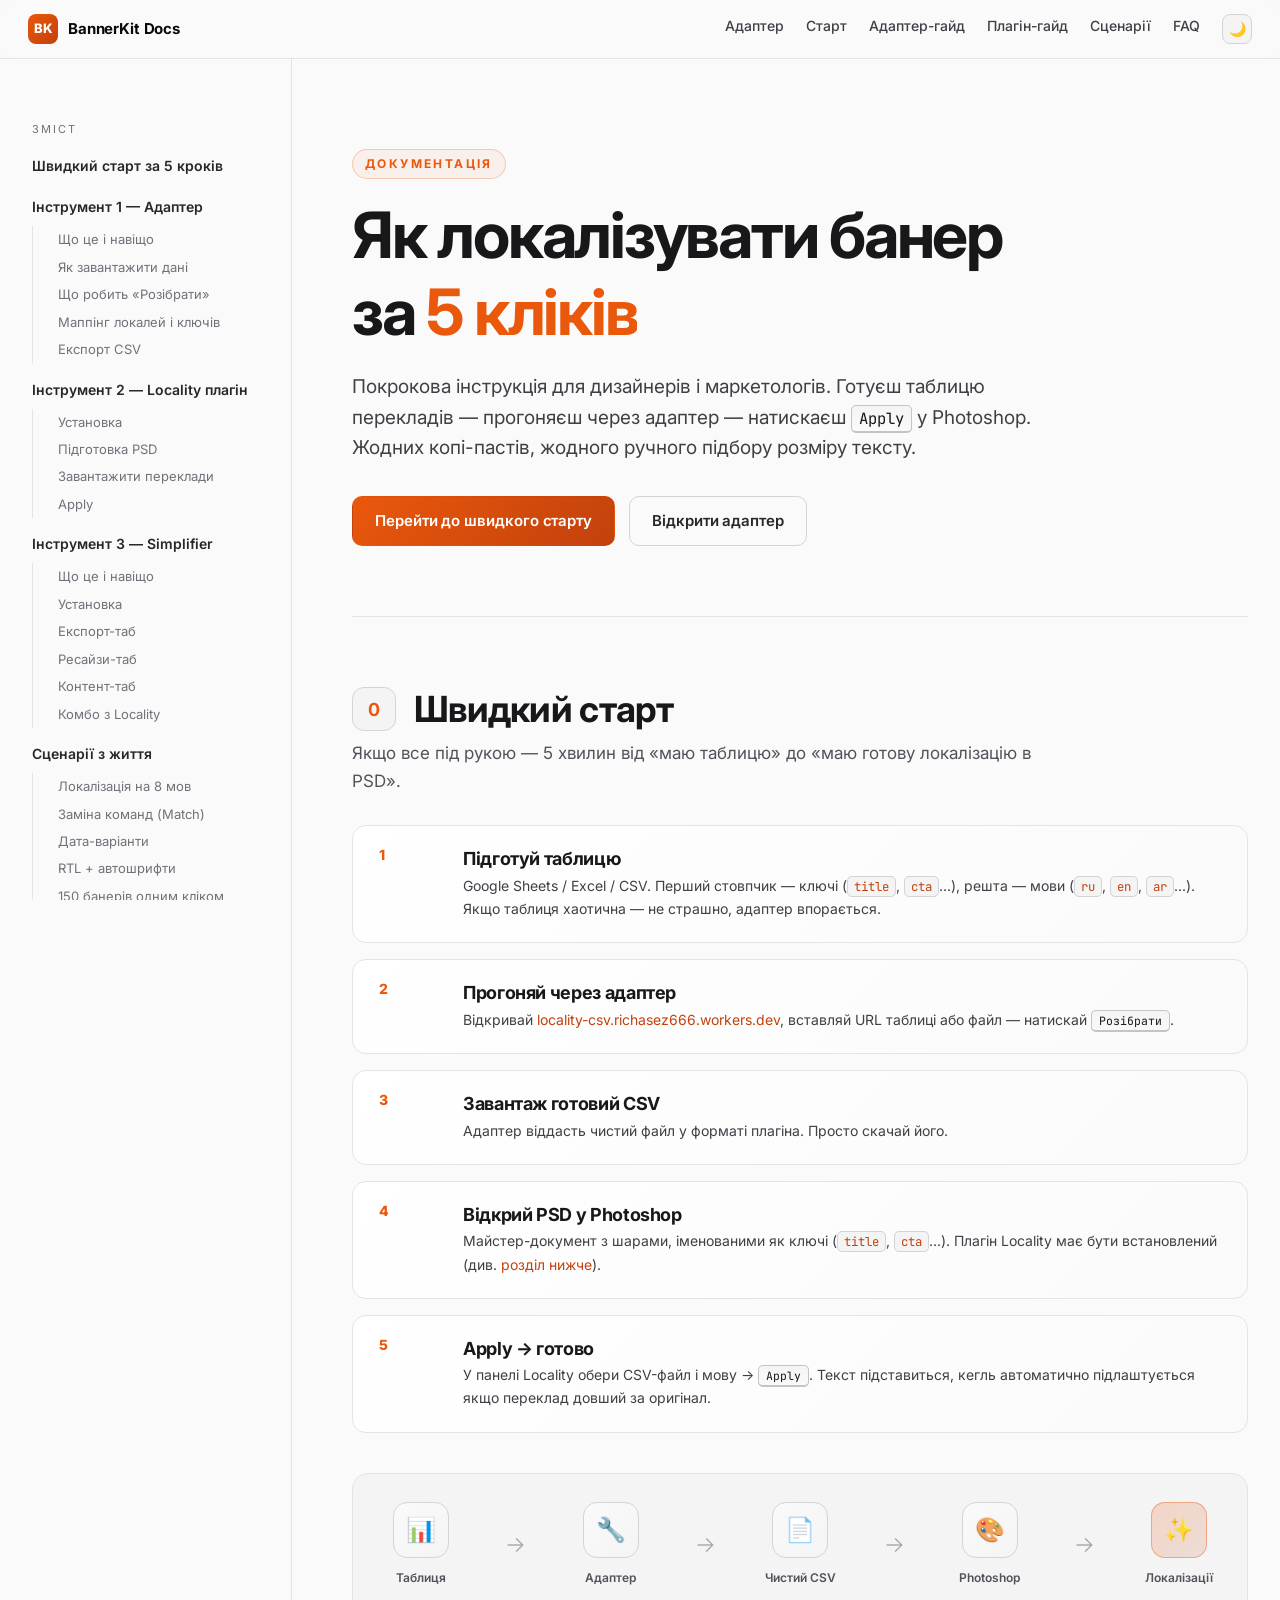
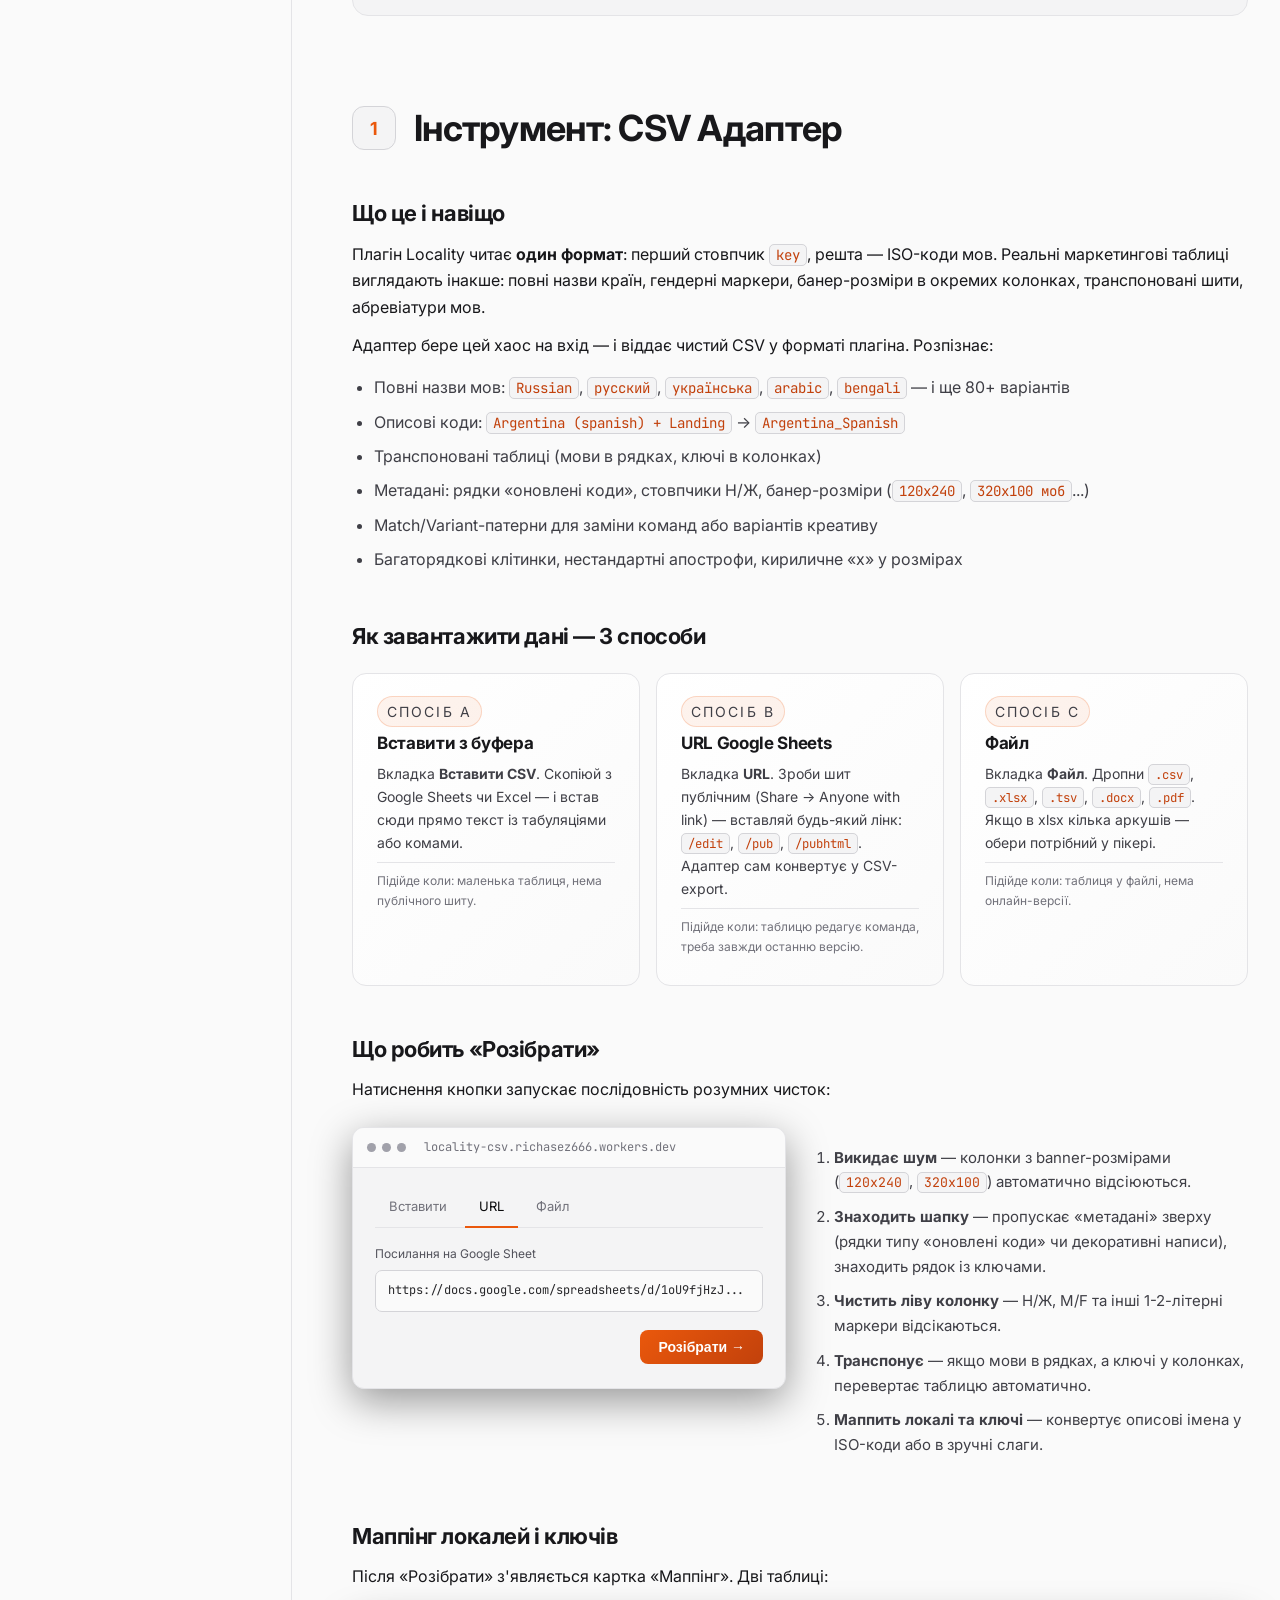
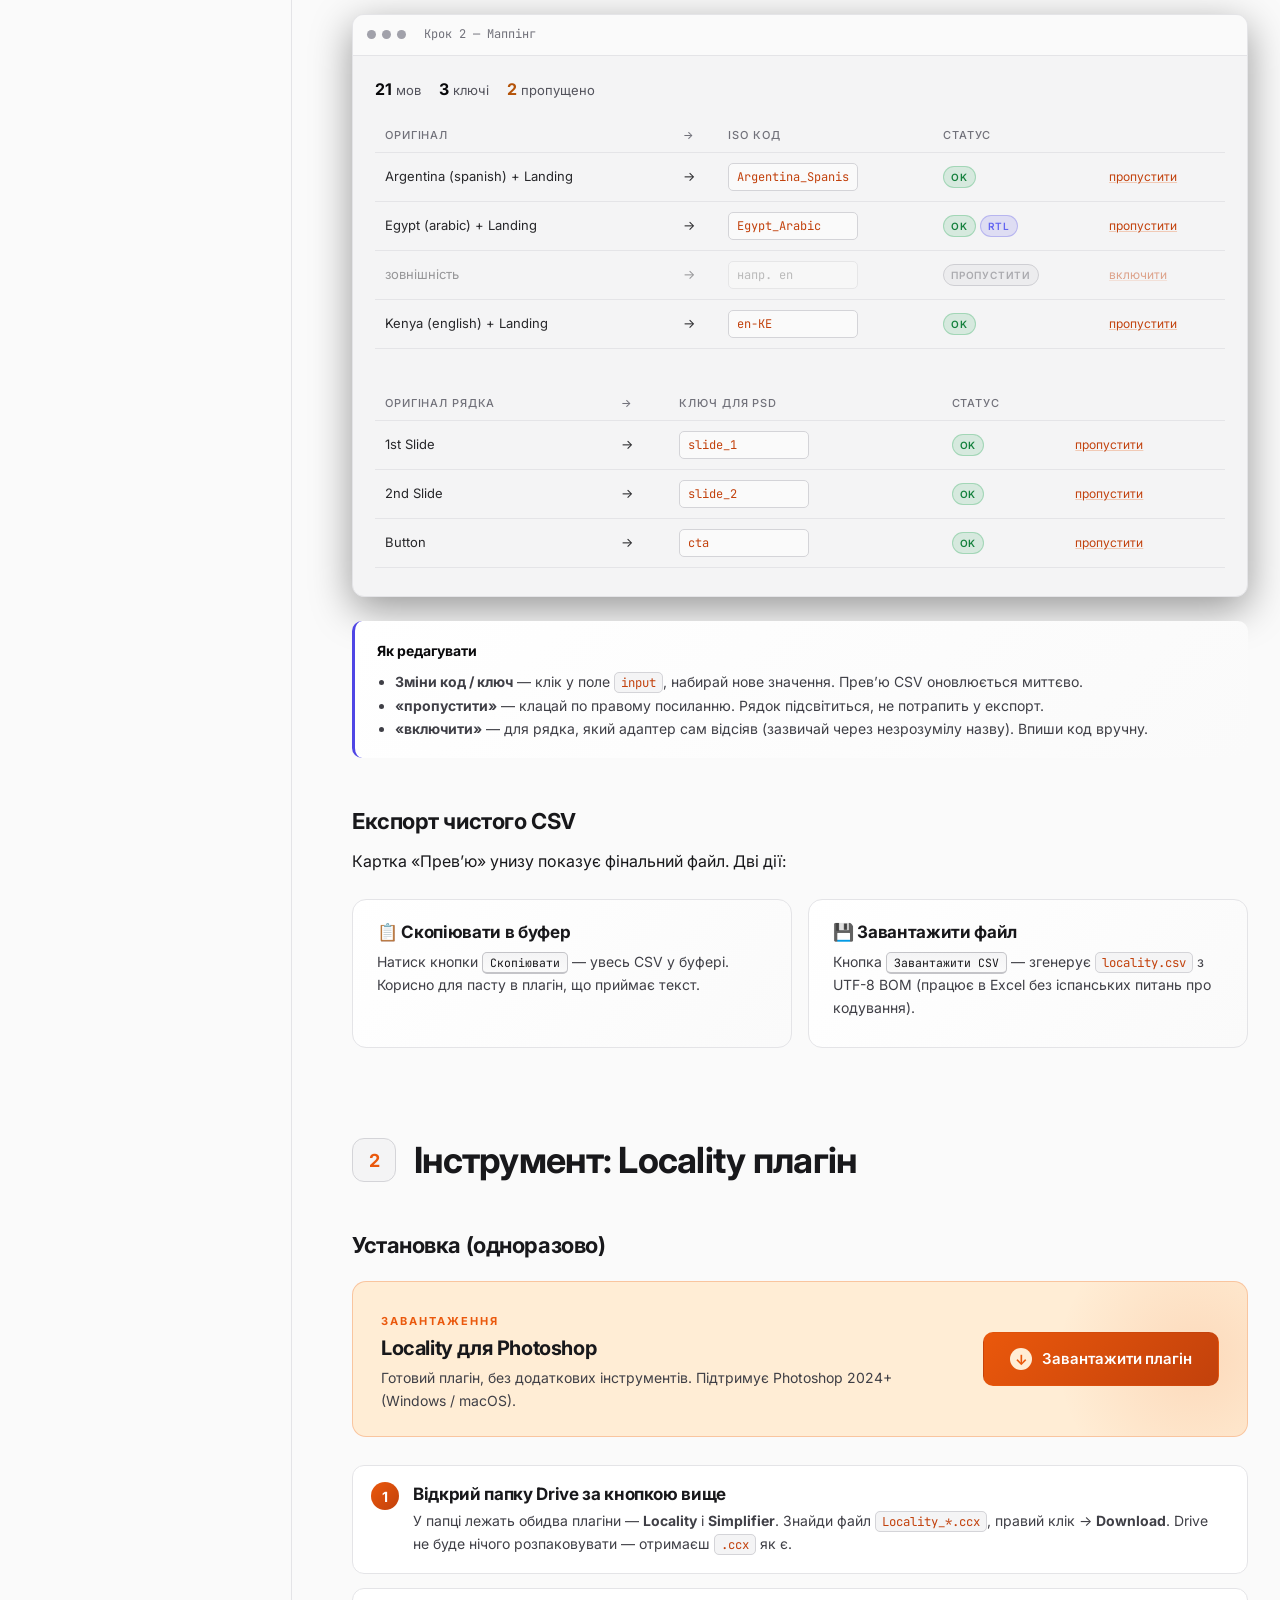
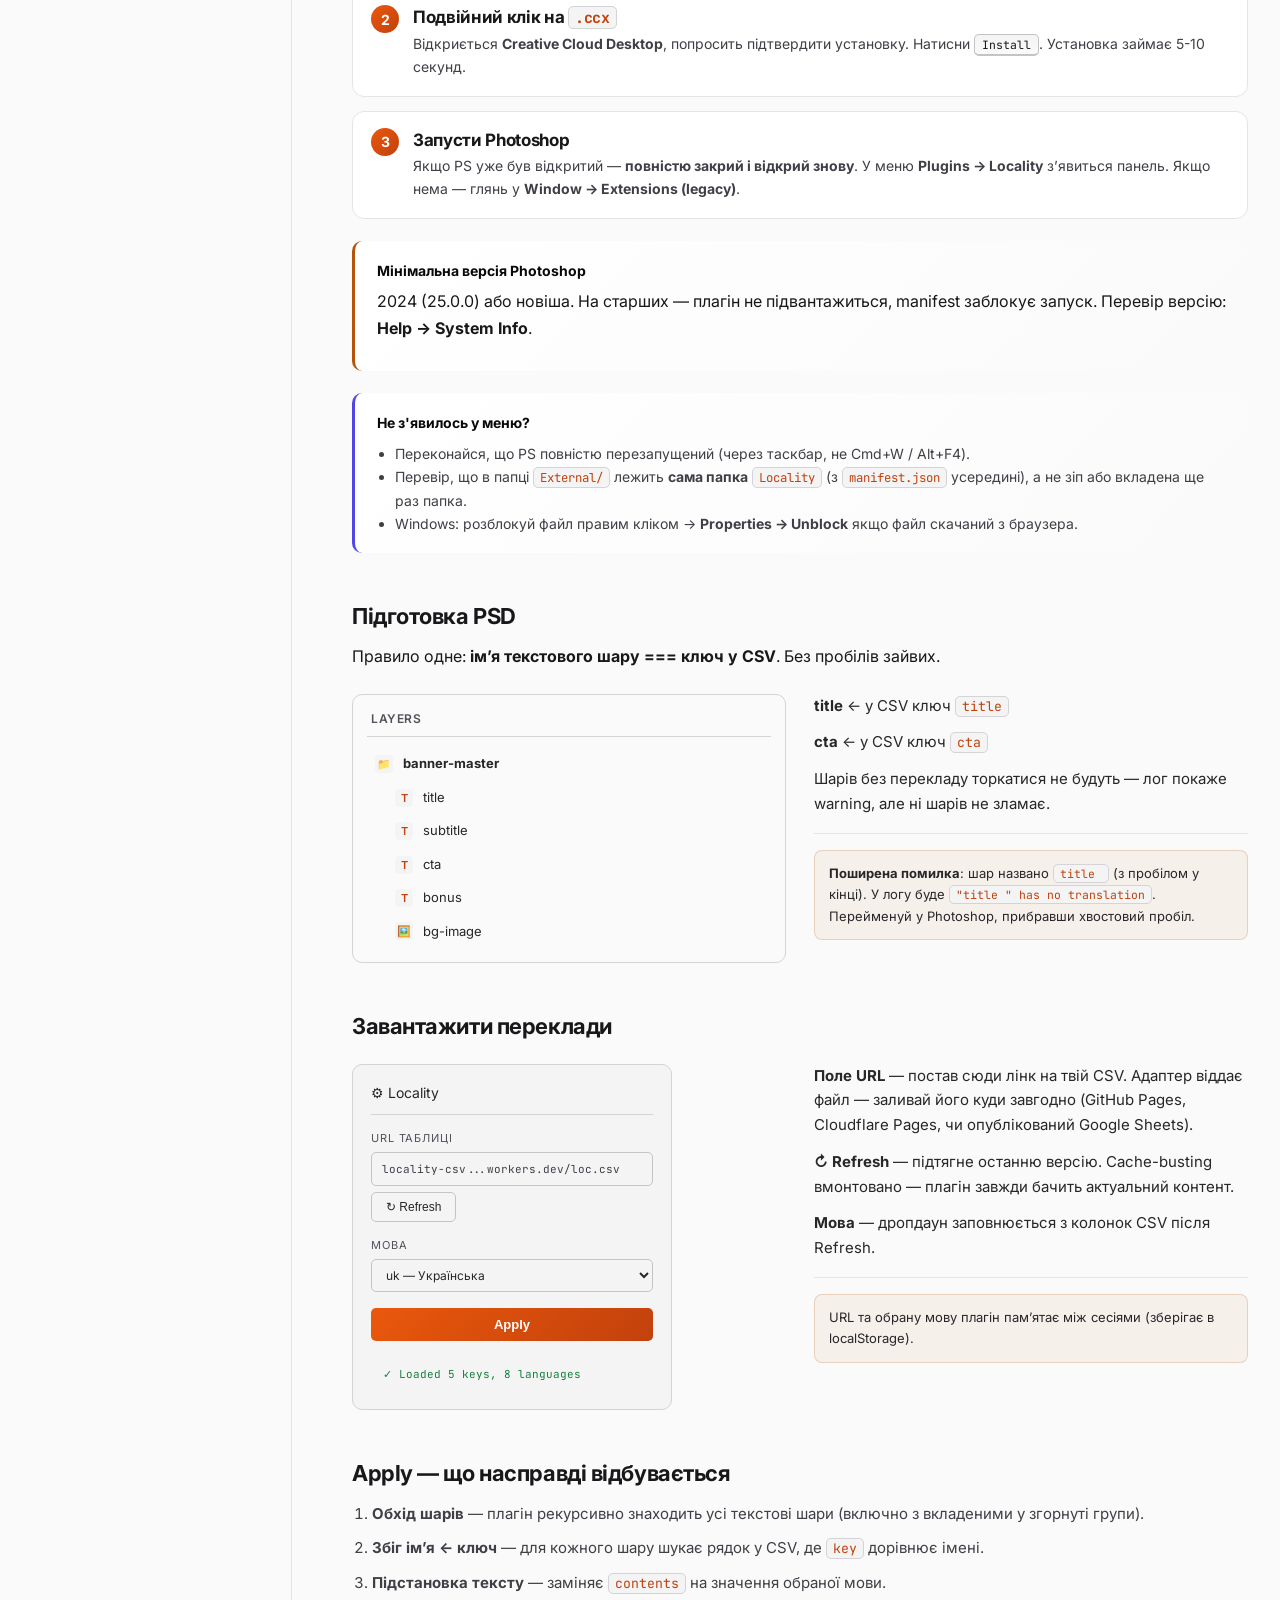
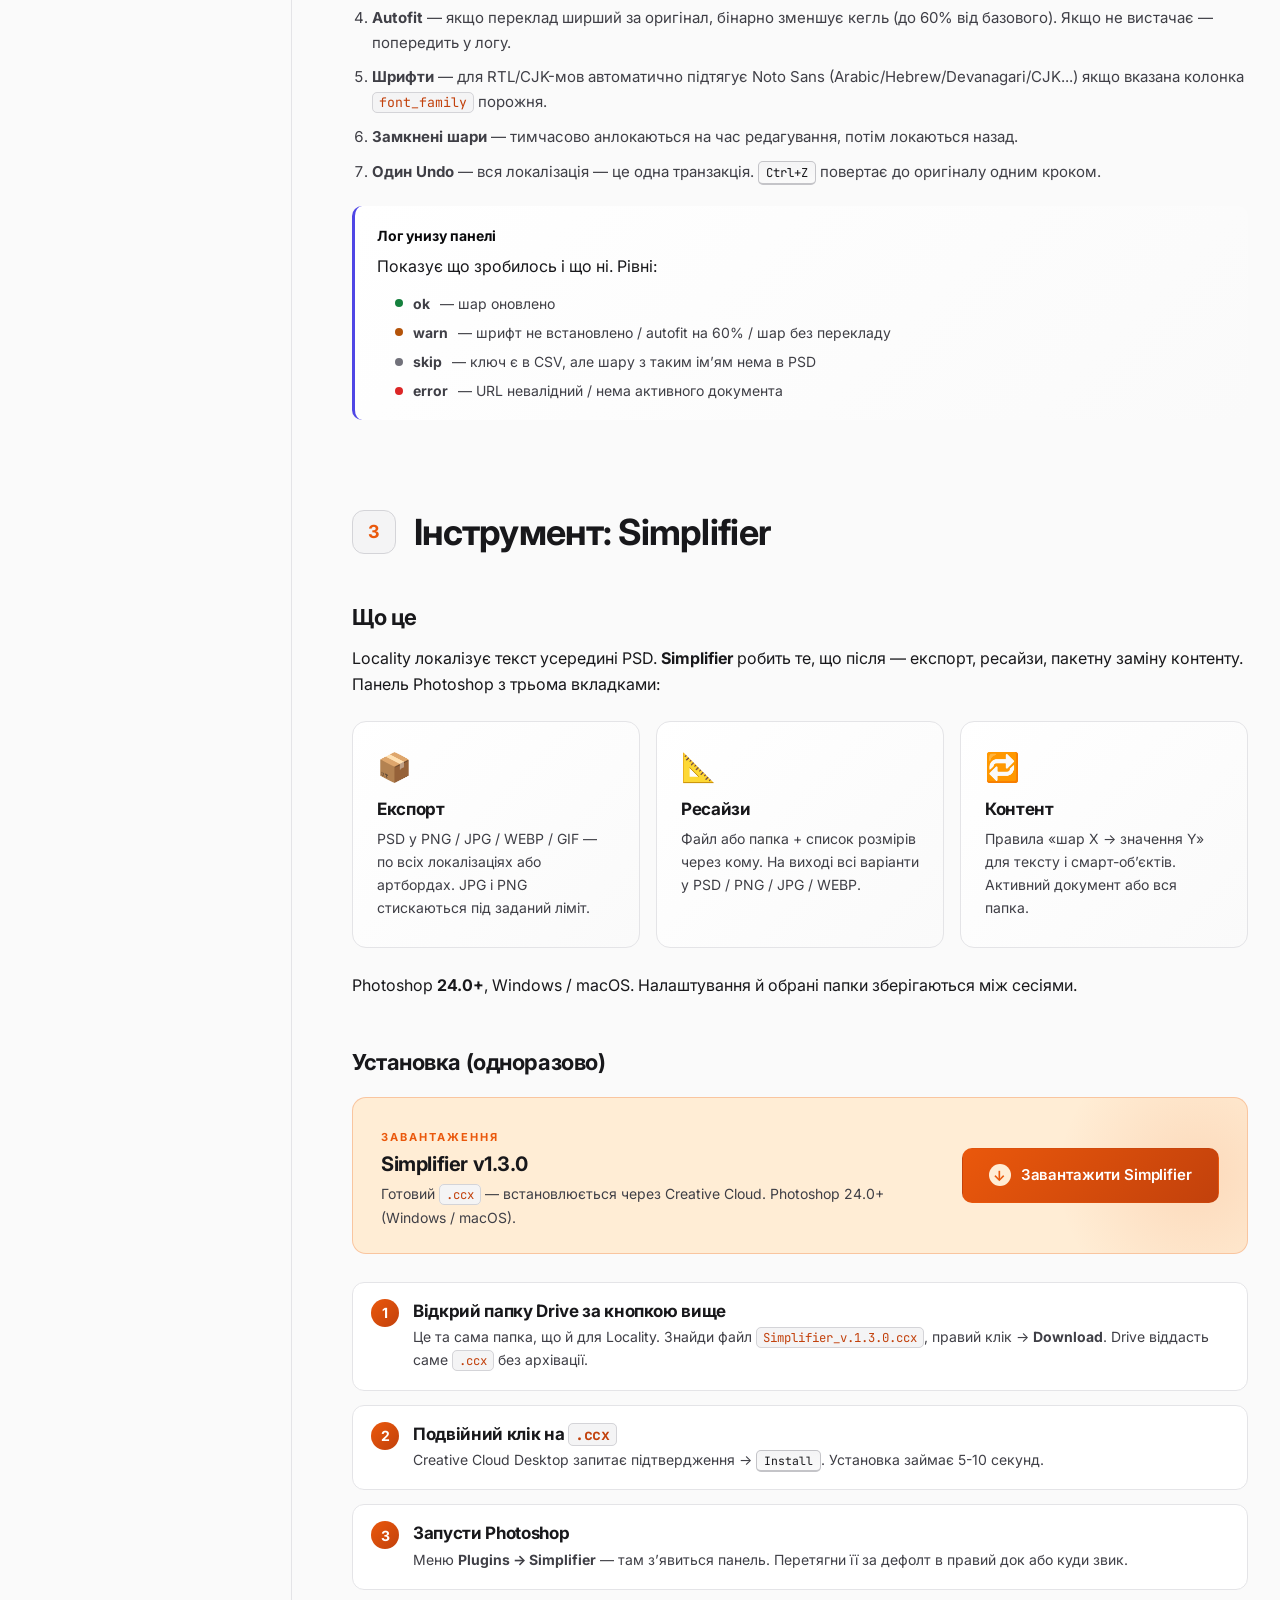
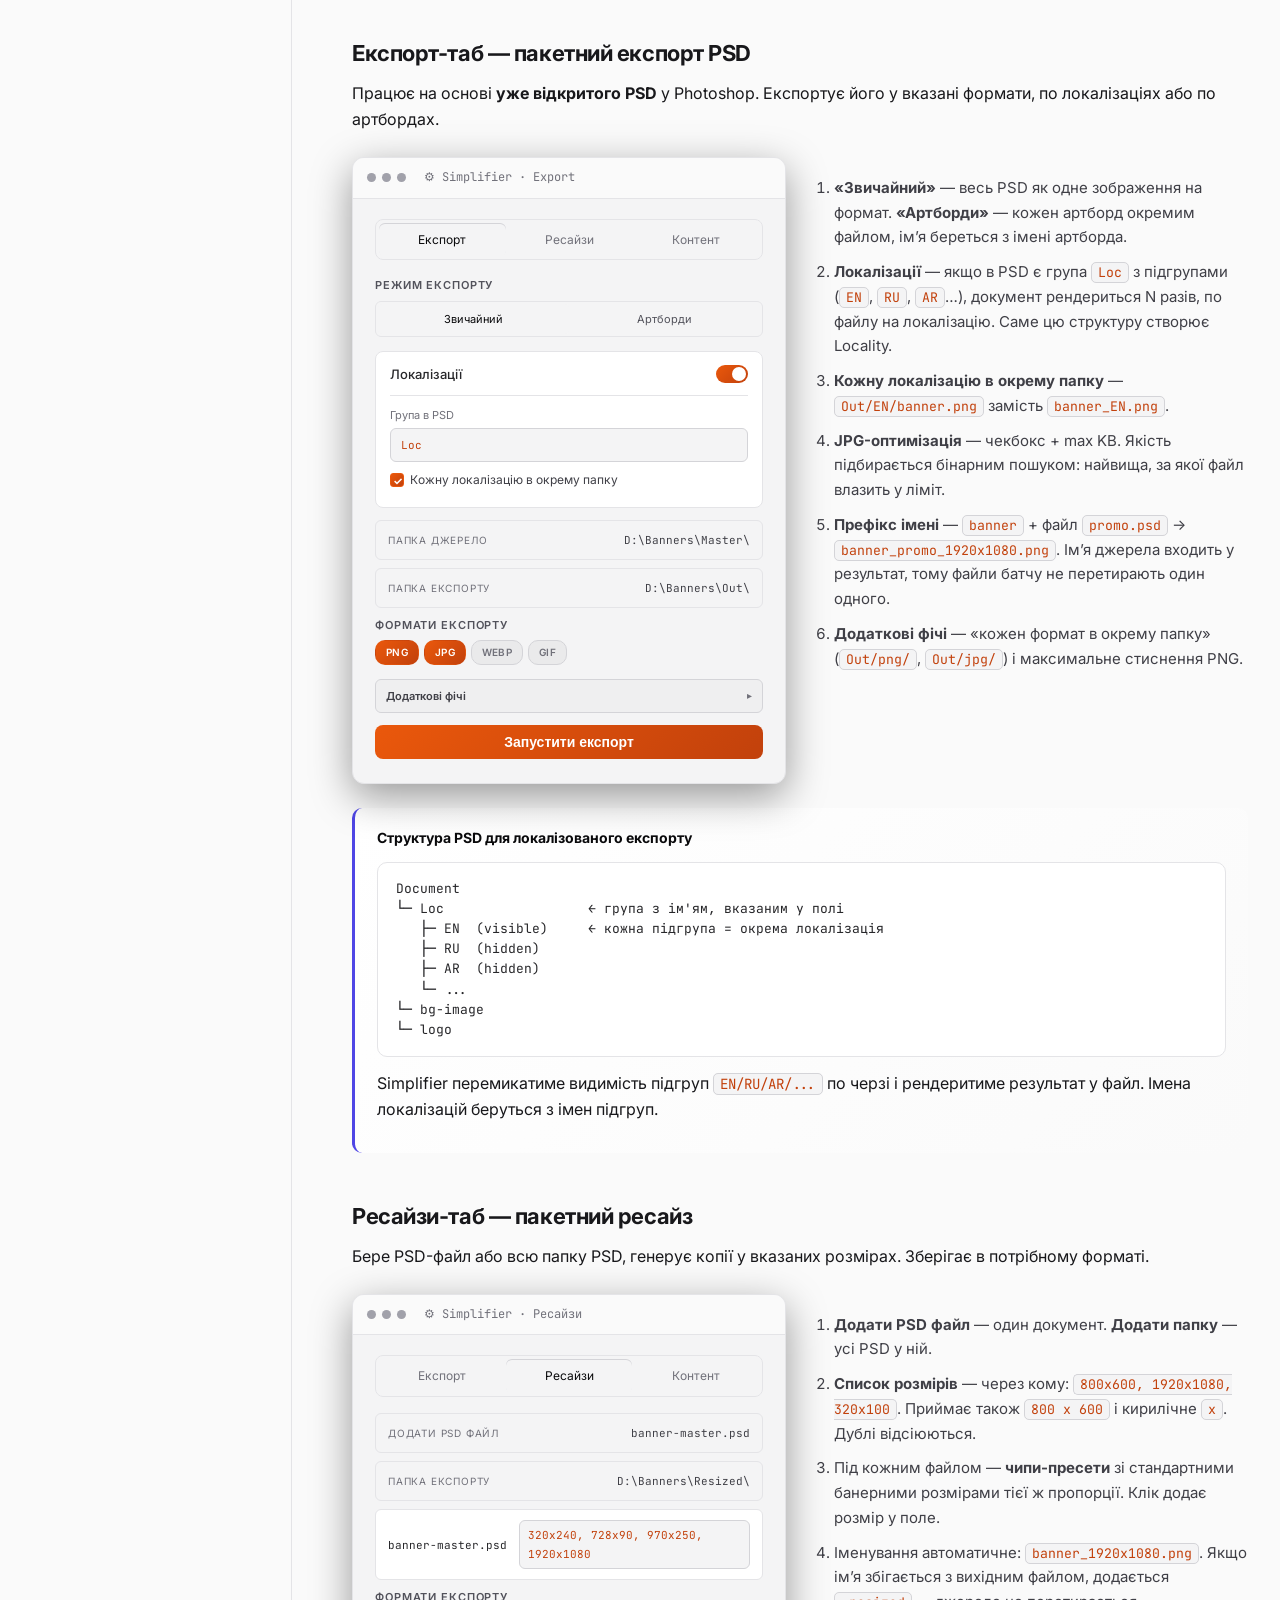
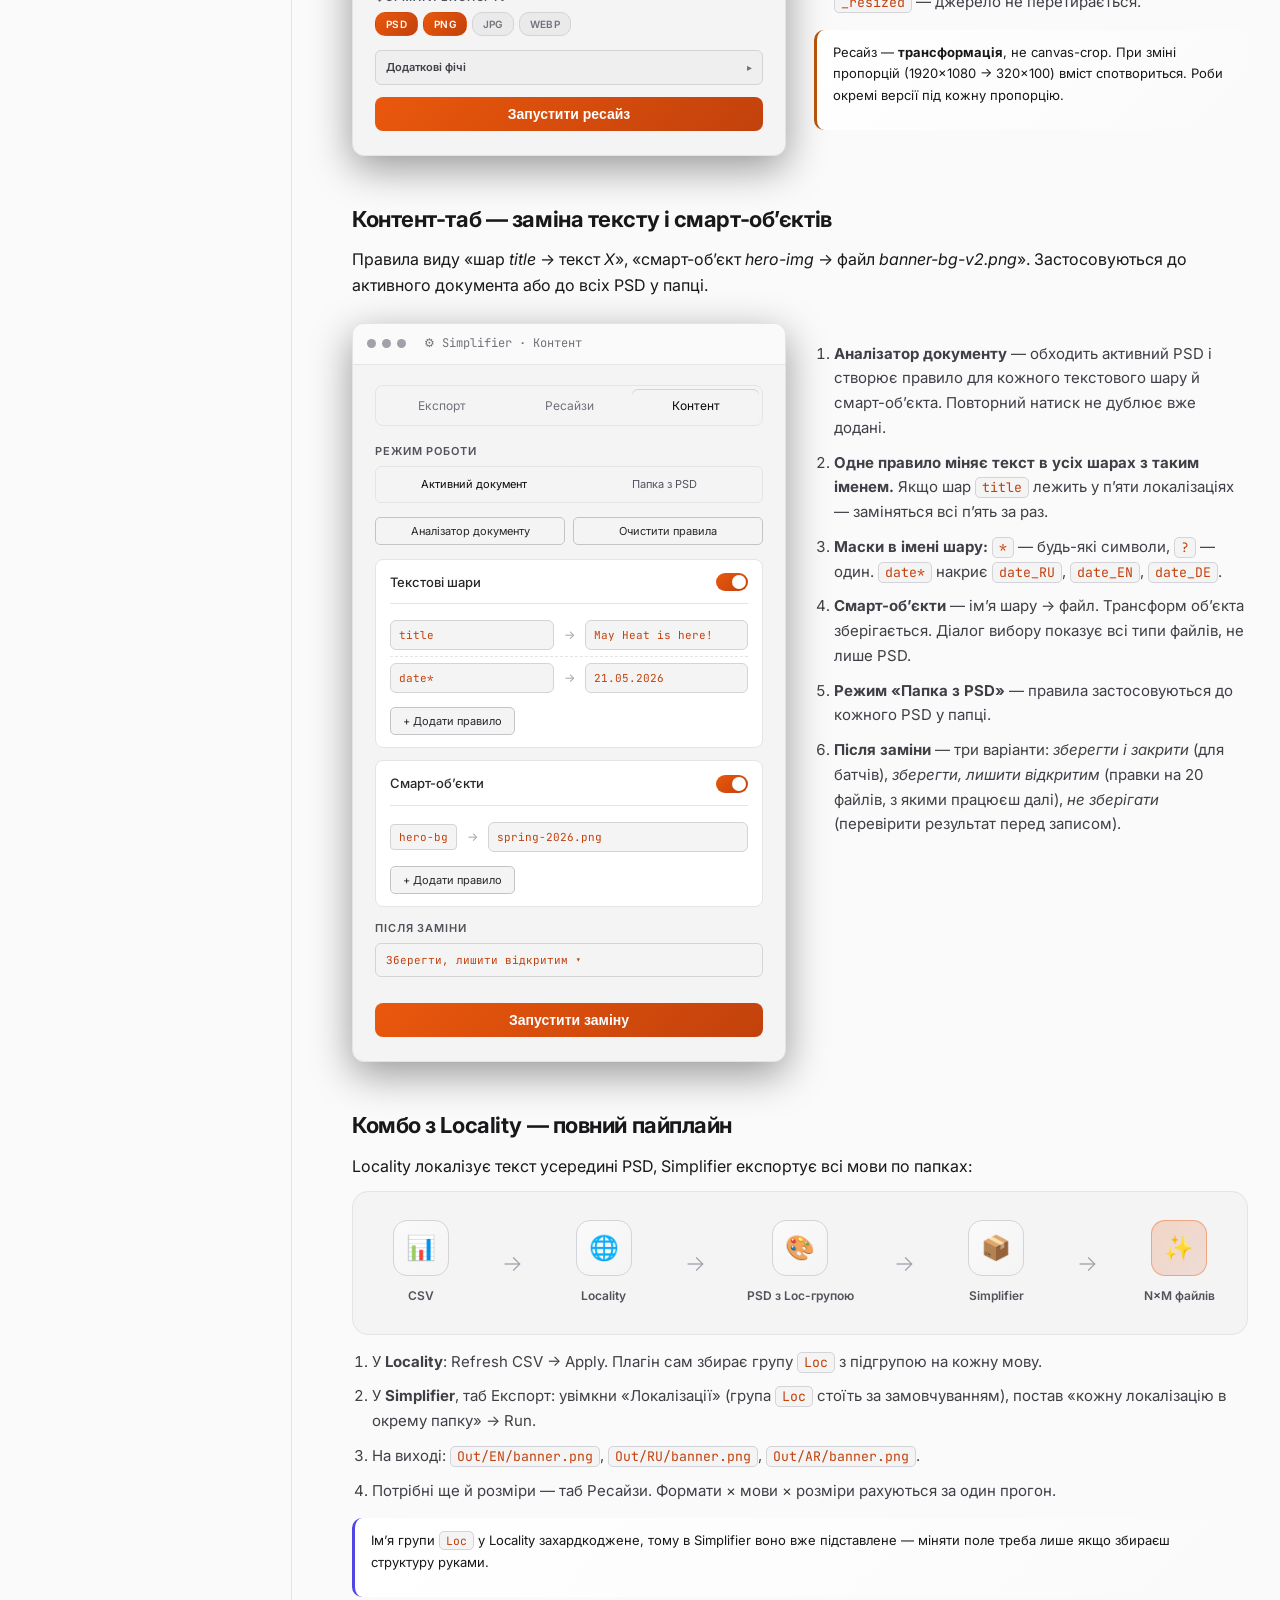
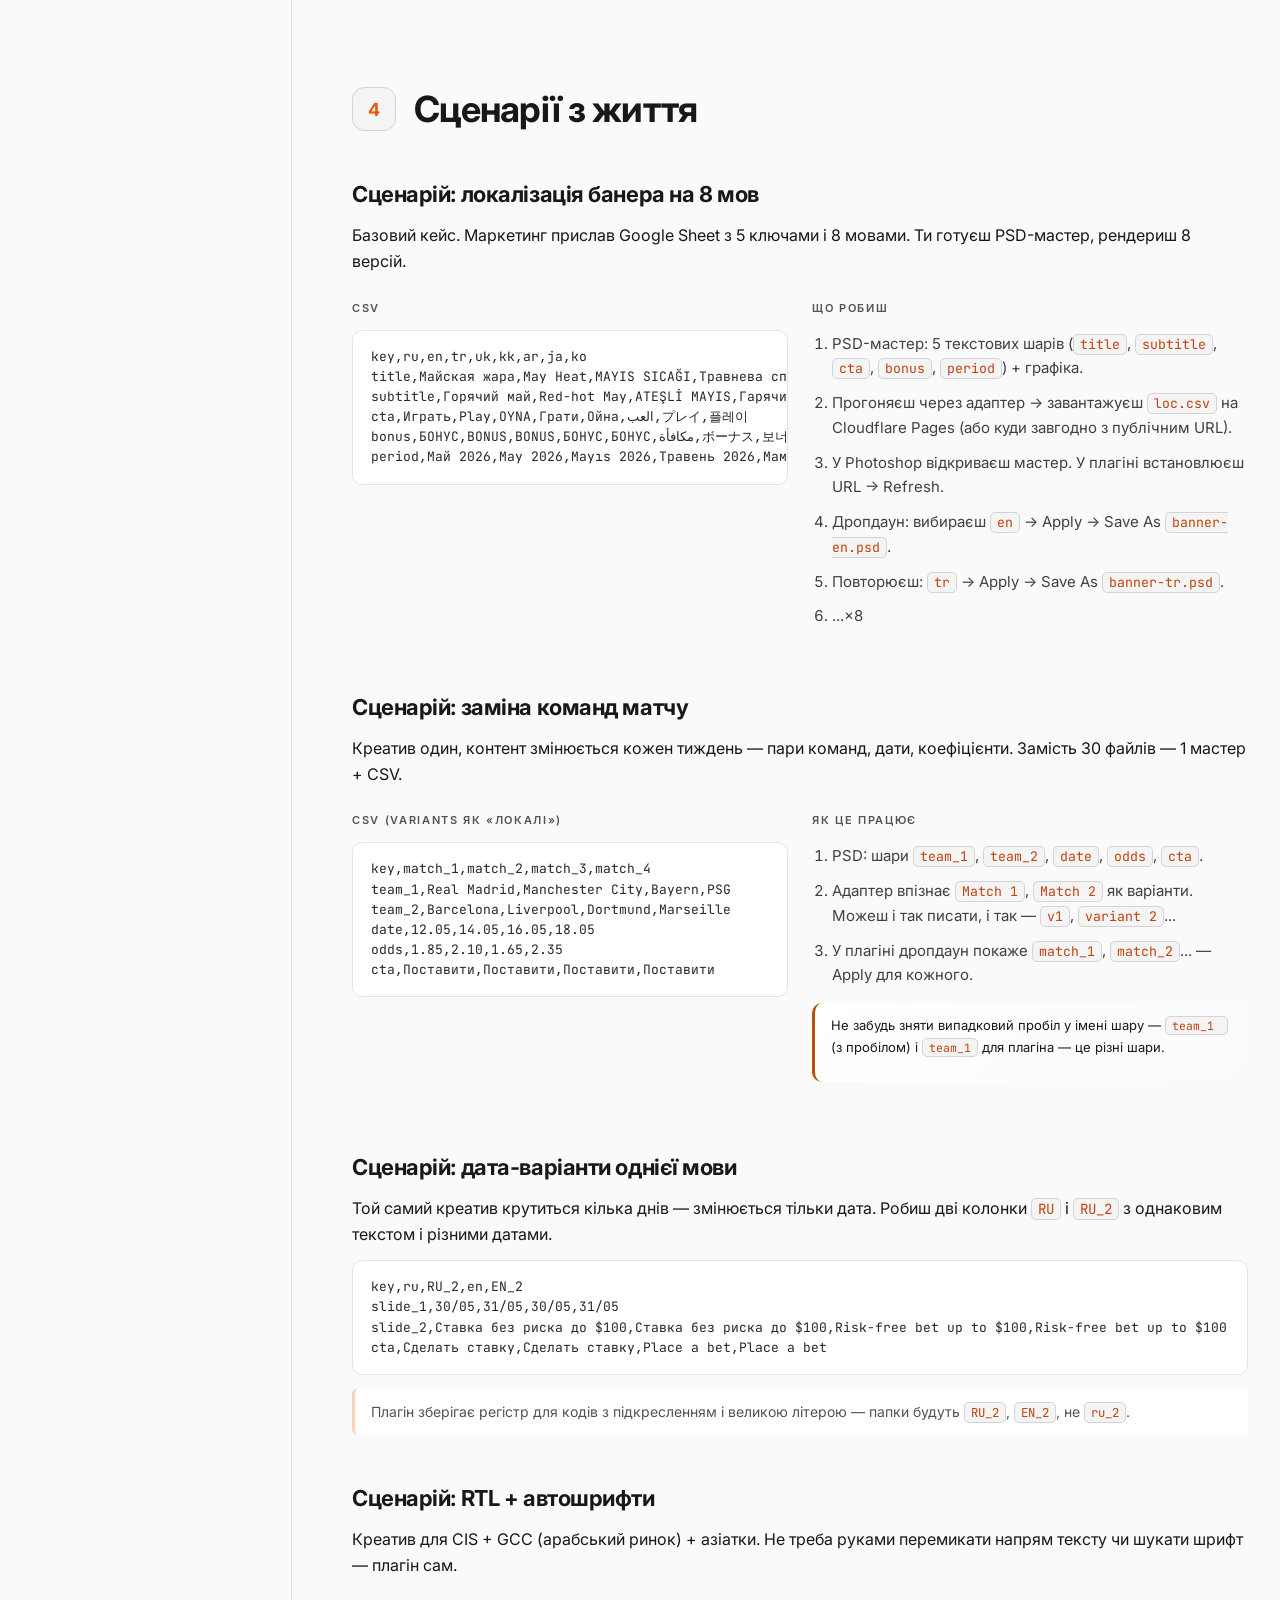
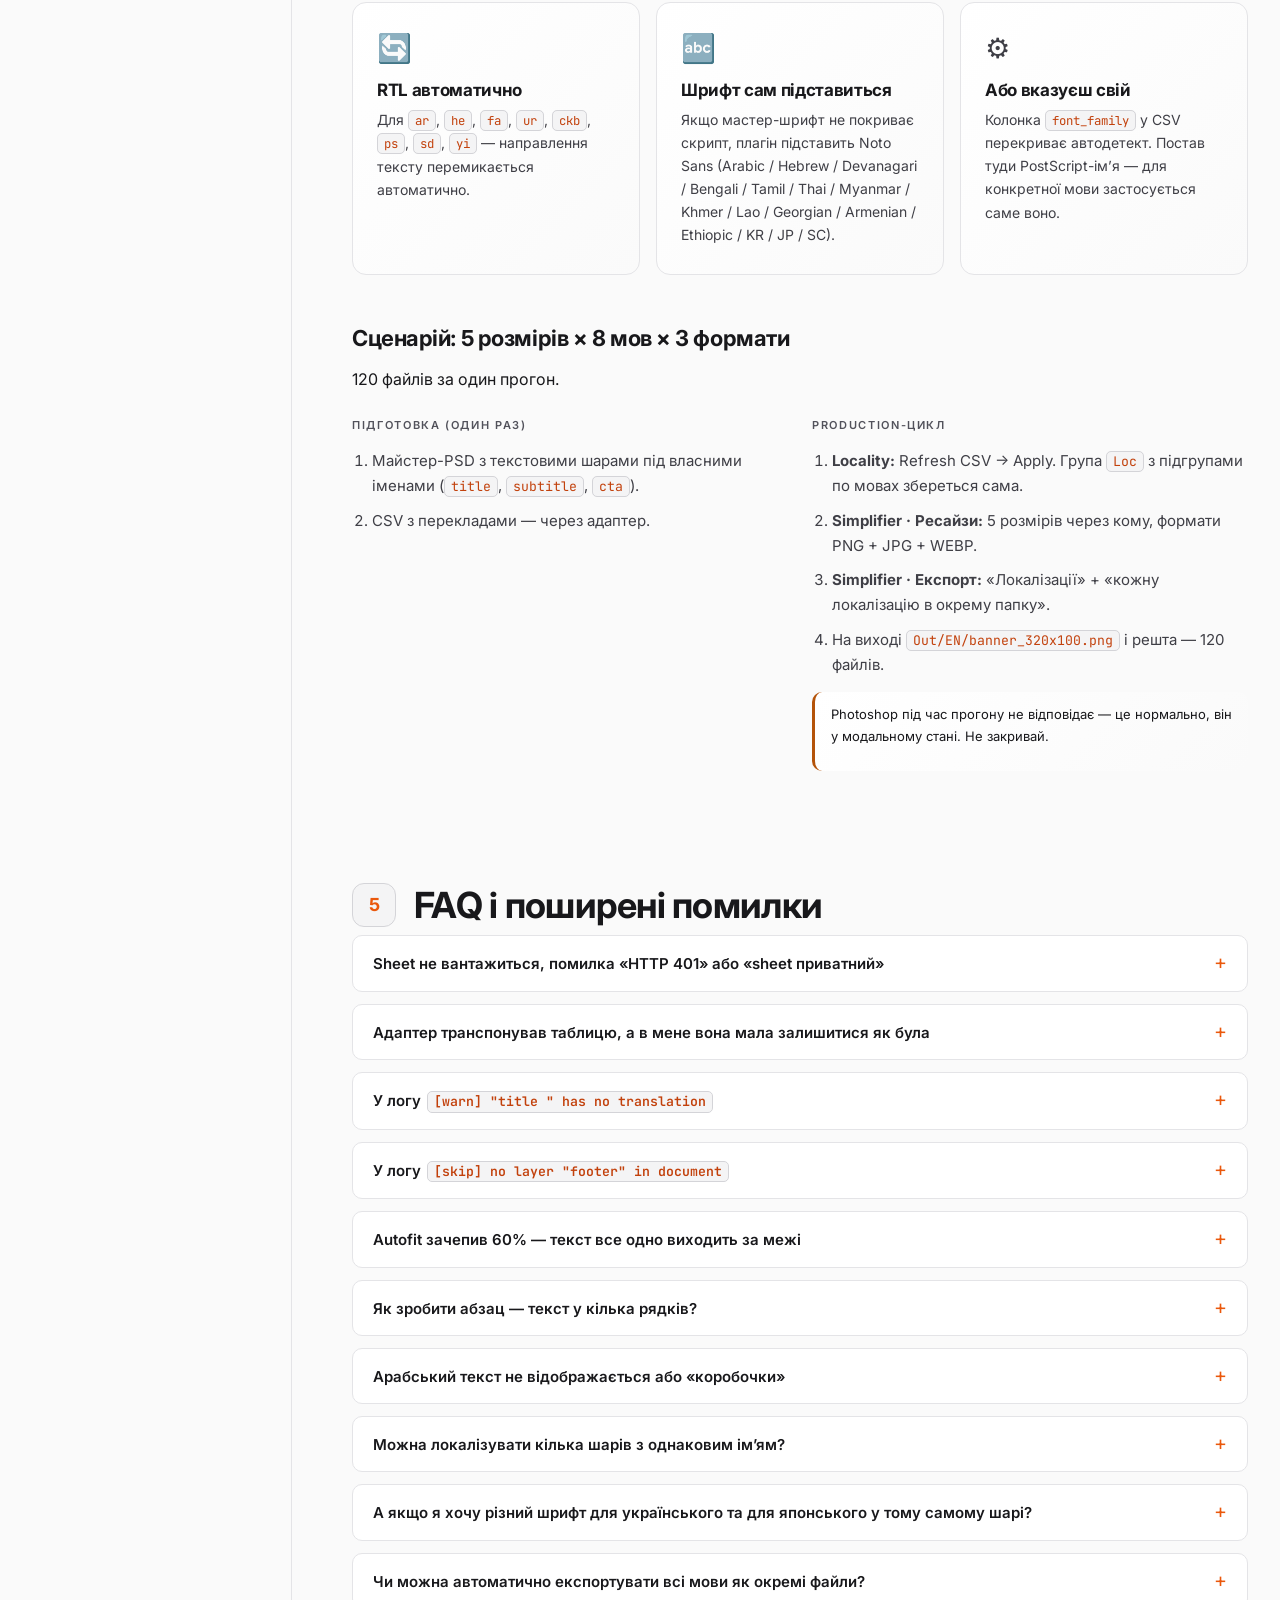
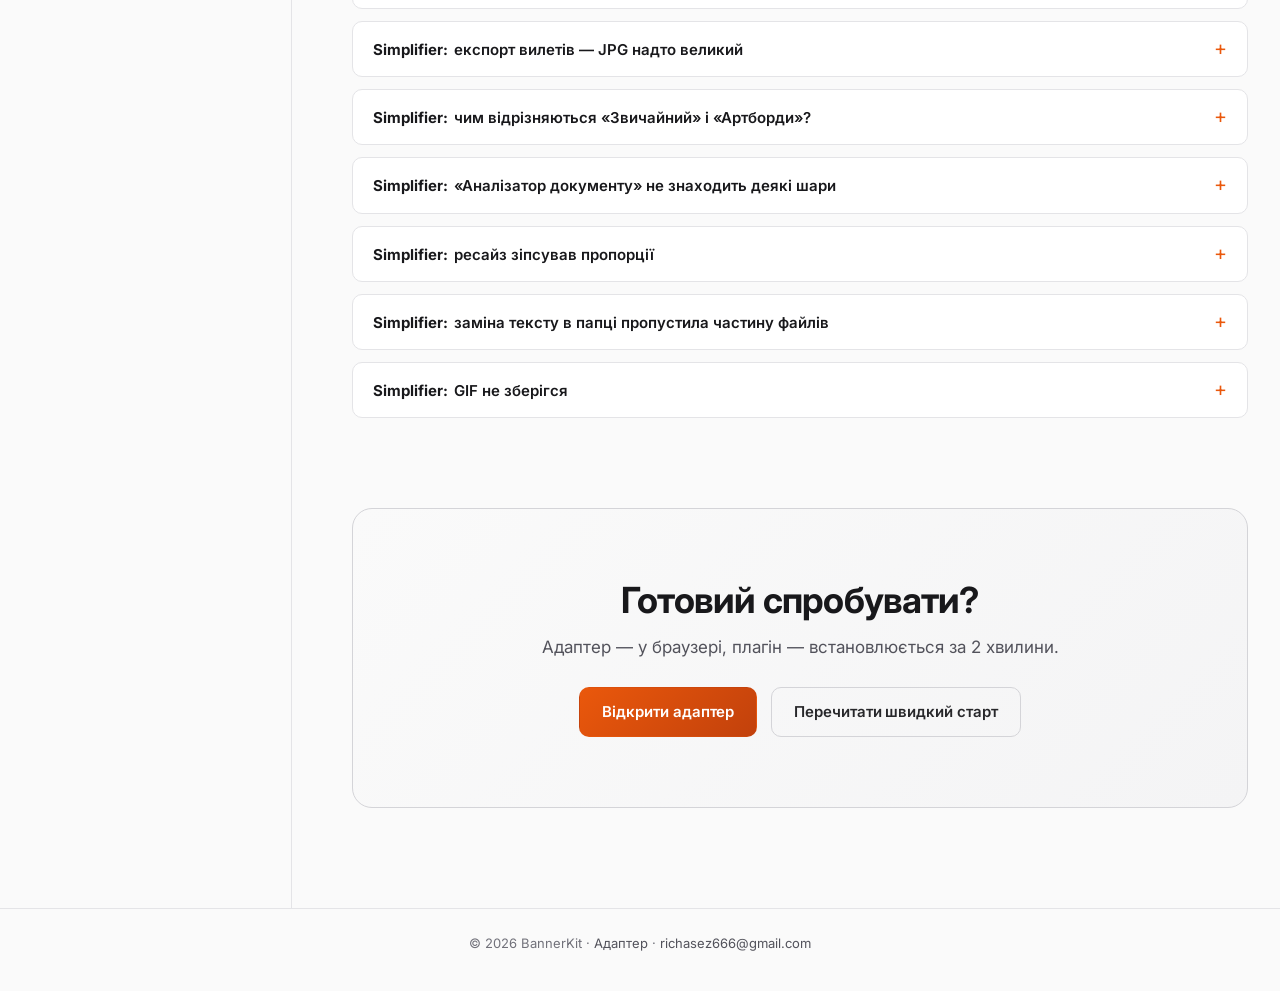
==== commit 5a140802: "Support paragraphs in translated text The conversion belongs in the plugin, not here: Locality also " ====
--- a/docs/index.html
+++ b/docs/index.html
@@ -949,6 +949,19 @@
   </details>
 
   <details class="faq">
+    <summary>Як зробити абзац — текст у кілька рядків?</summary>
+    <p>Два способи, обидва працюють:</p>
+    <ul class="howto">
+      <li><strong>Справжній перенос у комірці</strong> — <kbd>Alt</kbd>+<kbd>Enter</kbd> у Google Sheets чи Excel. CSV візьме таке поле в лапки автоматично.</li>
+      <li><strong>Літеральне <code>\n</code></strong> — два символи, бекслеш і <code>n</code>, прямо в тексті: <code>Перший рядок\nДругий</code>. Зручно, коли <kbd>Alt</kbd>+<kbd>Enter</kbd> недоступний або текст прийшов з іншого джерела.</li>
+    </ul>
+    <p>Порожній рядок між абзацами — два переноси поспіль. Адаптер показує в підсумку, скільки комірок містять абзаци, щоб було видно випадкові.</p>
+    <div class="callout callout-warn callout-mini">
+      <p><strong>Autofit це не врахує.</strong> Він підбирає кегль по <em>ширині</em> шару. Багаторядковий текст росте у <em>висоту</em> — переповнення вниз плагін не побачить. Залиш запас у мастері.</p>
+    </div>
+  </details>
+
+  <details class="faq">
     <summary>Арабський текст не відображається або «коробочки»</summary>
     <p>Photoshop не знайшов шрифт із підтримкою Arabic. Поставив Noto Sans Arabic (безкоштовний, <a href="https://fonts.google.com/noto/specimen/Noto+Sans+Arabic" target="_blank" rel="noopener">fonts.google.com</a>). Плагін підхопить автоматично — або вкажи його у CSV колонці <code>font_family</code>.</p>
   </details>
